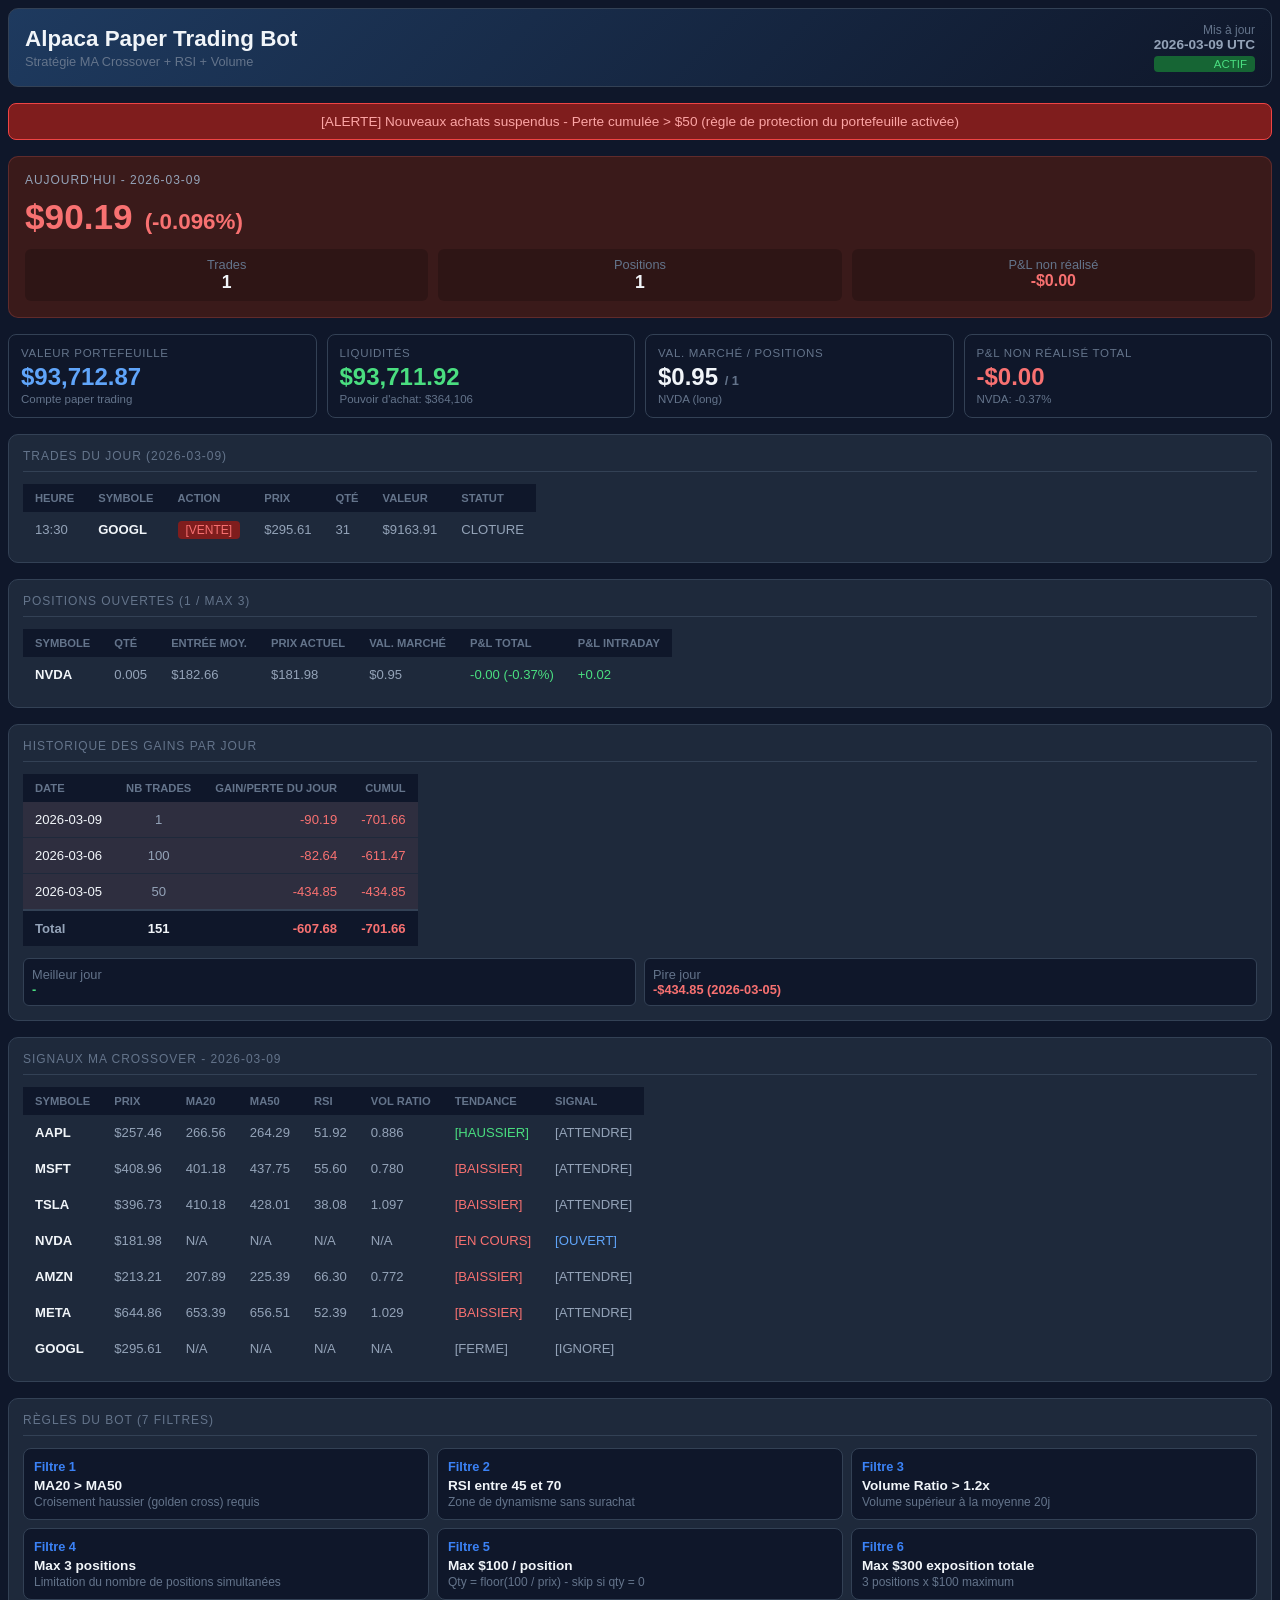
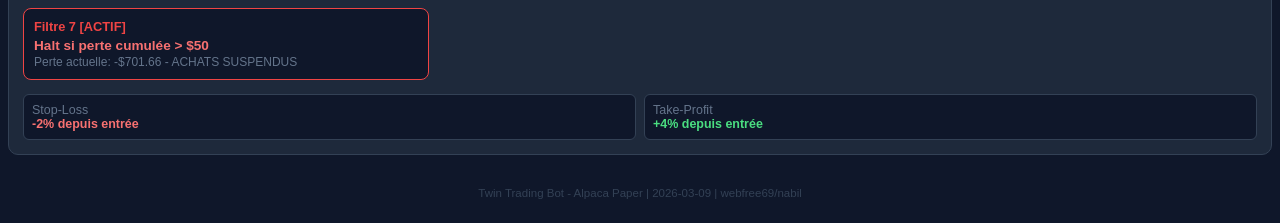
==== index.html @ cd28e869 "Dashboard trades jour + historique gains + responsive definitif - 2026-03-09" ====
<!DOCTYPE html>
<html lang="fr">
<head>
<meta charset="UTF-8">
<meta name="viewport" content="width=device-width, initial-scale=1.0">
<title>Trading Bot - Alpaca Paper Trading</title>
<style>
*{box-sizing:border-box;margin:0;padding:0;}
body{background:#0f172a;color:#f1f5f9;font-family:-apple-system,BlinkMacSystemFont,'Segoe UI',sans-serif;overflow-x:hidden;padding:0.5rem;}
.mobile-card{display:block;}
.desktop-table{display:none;}
.kpi-grid{display:grid;grid-template-columns:1fr;gap:10px;margin-bottom:16px;}
@media(min-width:480px){.kpi-grid{grid-template-columns:1fr 1fr;}}
@media(min-width:768px){.mobile-card{display:none;}.desktop-table{display:table;}.kpi-grid{grid-template-columns:1fr 1fr;}}
@media(min-width:1024px){.kpi-grid{grid-template-columns:repeat(4,1fr);}}
.section{background:#1e293b;border-radius:10px;padding:14px;margin-bottom:16px;border:1px solid #334155;}
.section-title{font-size:0.75rem;text-transform:uppercase;color:#64748b;letter-spacing:0.08em;border-bottom:1px solid #334155;padding-bottom:8px;margin-bottom:12px;}
.kpi-card{background:#0f172a;border:1px solid #334155;border-radius:8px;padding:12px;}
.kpi-label{font-size:0.72rem;color:#64748b;text-transform:uppercase;letter-spacing:0.06em;margin-bottom:4px;}
.kpi-value{font-size:clamp(1rem,3vw,1.5rem);font-weight:700;}
table{width:100%;border-collapse:collapse;font-size:0.82rem;}
th{background:#0f172a;color:#64748b;font-size:0.7rem;text-transform:uppercase;padding:8px 12px;text-align:left;font-weight:600;}
.halt-banner{background:#7f1d1d;border:1px solid #ef4444;border-radius:8px;padding:10px 14px;margin-bottom:16px;color:#fca5a5;font-size:0.85rem;text-align:center;}
.filter-grid{display:grid;grid-template-columns:1fr;gap:8px;}
@media(min-width:600px){.filter-grid{grid-template-columns:1fr 1fr;}}
@media(min-width:900px){.filter-grid{grid-template-columns:repeat(3,1fr);}}
.filter-card{background:#0f172a;border:1px solid #334155;border-radius:8px;padding:10px;}
.filter-num{color:#3b82f6;font-size:0.8rem;font-weight:700;margin-bottom:4px;}
.filter-name{color:#f1f5f9;font-size:0.85rem;font-weight:600;margin-bottom:2px;}
.filter-desc{color:#64748b;font-size:0.75rem;}
</style>
</head>
<body>

<!-- HEADER -->
<div style="background:linear-gradient(135deg,#1e3a5f,#0f172a);border-radius:10px;padding:14px 16px;margin-bottom:16px;border:1px solid #334155;">
<div style="display:flex;justify-content:space-between;align-items:center;flex-wrap:wrap;gap:8px;">
<div>
<h1 style="font-size:clamp(1rem,4vw,1.4rem);font-weight:800;color:#f1f5f9;">Alpaca Paper Trading Bot</h1>
<p style="color:#64748b;font-size:0.8rem;margin-top:2px;">Strat&eacute;gie MA Crossover + RSI + Volume</p>
</div>
<div style="text-align:right;">
<div style="font-size:0.75rem;color:#64748b;">Mis &agrave; jour</div>
<div style="font-size:0.85rem;color:#94a3b8;font-weight:600;">2026-03-09 UTC</div>
<div style="background:#166534;color:#4ade80;padding:2px 8px;border-radius:4px;font-size:0.72rem;margin-top:4px;">ACTIF</div>
</div>
</div>
</div>

<!-- HALT BANNER -->
<div class="halt-banner">[ALERTE] Nouveaux achats suspendus - Perte cumul&eacute;e &gt; $50 (r&egrave;gle de protection du portefeuille activ&eacute;e)</div>

<!-- SECTION 1: AUJOURD'HUI -->
<div style="background:#3a1a1a;border:1px solid #f8717133;border-radius:10px;padding:16px;margin-bottom:16px;">
<div style="font-size:0.75rem;color:#94a3b8;text-transform:uppercase;letter-spacing:0.08em;margin-bottom:10px;">Aujourd&apos;hui - 2026-03-09</div>
<div style="display:flex;align-items:baseline;gap:12px;flex-wrap:wrap;margin-bottom:12px;">
<span style="font-size:clamp(1.4rem,5vw,2.2rem);font-weight:800;color:#f87171;">$90.19</span>
<span style="font-size:clamp(1rem,3vw,1.4rem);font-weight:600;color:#f87171;">(-0.096%)</span>
</div>
<div style="display:grid;grid-template-columns:repeat(3,1fr);gap:10px;font-size:0.8rem;">
<div style="background:rgba(0,0,0,0.2);border-radius:6px;padding:8px;text-align:center;">
<div style="color:#64748b;">Trades</div>
<div style="font-size:1.1rem;font-weight:700;color:#f1f5f9;">1</div>
</div>
<div style="background:rgba(0,0,0,0.2);border-radius:6px;padding:8px;text-align:center;">
<div style="color:#64748b;">Positions</div>
<div style="font-size:1.1rem;font-weight:700;color:#f1f5f9;">1</div>
</div>
<div style="background:rgba(0,0,0,0.2);border-radius:6px;padding:8px;text-align:center;">
<div style="color:#64748b;">P&amp;L non r&eacute;alis&eacute;</div>
<div style="font-size:1rem;font-weight:700;color:#f87171;">-$0.00</div>
</div>
</div>
</div>

<!-- SECTION 4: KPI GRID (placed high for quick overview) -->
<div class="kpi-grid" style="margin-bottom:16px;">
<div class="kpi-card">
<div class="kpi-label">Valeur portefeuille</div>
<div class="kpi-value" style="color:#60a5fa;">$93,712.87</div>
<div style="font-size:0.72rem;color:#64748b;margin-top:2px;">Compte paper trading</div>
</div>
<div class="kpi-card">
<div class="kpi-label">Liquidit&eacute;s</div>
<div class="kpi-value" style="color:#4ade80;">$93,711.92</div>
<div style="font-size:0.72rem;color:#64748b;margin-top:2px;">Pouvoir d&apos;achat: $364,106</div>
</div>
<div class="kpi-card">
<div class="kpi-label">Val. march&eacute; / Positions</div>
<div class="kpi-value" style="color:#f1f5f9;">$0.95 <span style="font-size:0.8rem;color:#64748b;">/ 1</span></div>
<div style="font-size:0.72rem;color:#64748b;margin-top:2px;">NVDA (long)</div>
</div>
<div class="kpi-card">
<div class="kpi-label">P&amp;L non r&eacute;alis&eacute; total</div>
<div class="kpi-value" style="color:#f87171;">-$0.00</div>
<div style="font-size:0.72rem;color:#64748b;margin-top:2px;">NVDA: -0.37%</div>
</div>
</div>

<!-- SECTION 2: TRADES DU JOUR -->
<div class="section">
<div class="section-title">Trades du jour (2026-03-09)</div>
<div class="mobile-card"><div style="background:#1e293b;border:1px solid #334155;border-radius:8px;padding:12px;margin-bottom:10px;">
<div style="display:flex;justify-content:space-between;align-items:center;margin-bottom:8px;">
<span style="font-size:1.1rem;font-weight:700;color:#f1f5f9;">GOOGL</span>
<span style="background:#7f1d1d;color:#f87171;padding:2px 10px;border-radius:4px;font-size:0.75rem;">[VENTE]</span>
</div>
<div style="display:grid;grid-template-columns:1fr 1fr;gap:6px;font-size:0.82rem;">
<div><span style="color:#64748b;">Heure</span><br><span style="color:#f1f5f9;">13:30</span></div>
<div><span style="color:#64748b;">Prix</span><br><span style="color:#f1f5f9;">$295.61</span></div>
<div><span style="color:#64748b;">Qt&eacute;</span><br><span style="color:#f1f5f9;">31</span></div>
<div><span style="color:#64748b;">Valeur</span><br><span style="color:#f1f5f9;">$9163.91</span></div>
<div><span style="color:#64748b;">Statut</span><br><span style="color:#94a3b8;">CLOTURE</span></div>
</div></div></div>
<div class="desktop-table" style="overflow-x:auto;">
<table>
<thead><tr>
<th>Heure</th><th>Symbole</th><th>Action</th><th>Prix</th><th>Qt&eacute;</th><th>Valeur</th><th>Statut</th>
</tr></thead>
<tbody><tr style="border-bottom:1px solid #1e293b;">
<td style="padding:10px 12px;color:#94a3b8;">13:30</td>
<td style="padding:10px 12px;font-weight:700;color:#f1f5f9;">GOOGL</td>
<td style="padding:10px 12px;"><span style="background:#7f1d1d;color:#f87171;padding:2px 8px;border-radius:4px;font-size:0.75rem;">[VENTE]</span></td>
<td style="padding:10px 12px;color:#94a3b8;">$295.61</td>
<td style="padding:10px 12px;color:#94a3b8;">31</td>
<td style="padding:10px 12px;color:#94a3b8;">$9163.91</td>
<td style="padding:10px 12px;color:#94a3b8;">CLOTURE</td>
</tr></tbody>
</table>
</div>
</div>

<!-- SECTION 5: POSITIONS OUVERTES -->
<div class="section">
<div class="section-title">Positions ouvertes (1 / max 3)</div>
<div class="mobile-card"><div style="background:#1e293b;border:1px solid #334155;border-radius:8px;padding:12px;margin-bottom:10px;">
<div style="display:flex;justify-content:space-between;align-items:center;margin-bottom:8px;">
<span style="font-size:1.1rem;font-weight:700;color:#f1f5f9;">NVDA</span>
<span style="background:#0f4c75;color:#60a5fa;padding:2px 8px;border-radius:4px;font-size:0.75rem;">[OUVERT]</span>
</div>
<div style="display:grid;grid-template-columns:1fr 1fr;gap:6px;font-size:0.82rem;">
<div><span style="color:#64748b;">Qt&eacute;</span><br><span style="color:#f1f5f9;">0.005</span></div>
<div><span style="color:#64748b;">Entr&eacute;e moy.</span><br><span style="color:#f1f5f9;">$182.66</span></div>
<div><span style="color:#64748b;">Prix actuel</span><br><span style="color:#f1f5f9;">$181.98</span></div>
<div><span style="color:#64748b;">Val. march&eacute;</span><br><span style="color:#f1f5f9;">$0.95</span></div>
<div><span style="color:#64748b;">P&amp;L total</span><br><span style="color:#4ade80;">-0.00 (-0.37%)</span></div>
<div><span style="color:#64748b;">P&amp;L intraday</span><br><span style="color:#4ade80;">+0.02</span></div>
</div></div></div>
<div class="desktop-table" style="overflow-x:auto;">
<table>
<thead><tr>
<th>Symbole</th><th>Qt&eacute;</th><th>Entr&eacute;e moy.</th><th>Prix actuel</th><th>Val. march&eacute;</th><th>P&amp;L total</th><th>P&amp;L intraday</th>
</tr></thead>
<tbody><tr style="border-bottom:1px solid #1e293b;">
<td style="padding:10px 12px;font-weight:700;color:#f1f5f9;">NVDA</td>
<td style="padding:10px 12px;color:#94a3b8;">0.005</td>
<td style="padding:10px 12px;color:#94a3b8;">$182.66</td>
<td style="padding:10px 12px;color:#94a3b8;">$181.98</td>
<td style="padding:10px 12px;color:#94a3b8;">$0.95</td>
<td style="padding:10px 12px;color:#4ade80;">-0.00 (-0.37%)</td>
<td style="padding:10px 12px;color:#4ade80;">+0.02</td>
</tr></tbody>
</table>
</div>
</div>

<!-- SECTION 3: HISTORIQUE DES GAINS PAR JOUR -->
<div class="section">
<div class="section-title">Historique des gains par jour</div>
<div class="mobile-card"><div style="background:rgba(248,113,113,0.07);border:1px solid #334155;border-radius:8px;padding:10px;margin-bottom:8px;">
<div style="display:flex;justify-content:space-between;align-items:center;">
<span style="color:#f1f5f9;font-weight:600;">2026-03-09</span>
<span style="color:#64748b;font-size:0.8rem;">1 trade(s)</span>
</div>
<div style="display:flex;justify-content:space-between;margin-top:6px;font-size:0.85rem;">
<div><span style="color:#64748b;">Jour: </span><span style="color:#f87171;">-90.19</span></div>
<div><span style="color:#64748b;">Cumul: </span><span style="color:#f87171;">-701.66</span></div>
</div></div><div style="background:rgba(248,113,113,0.07);border:1px solid #334155;border-radius:8px;padding:10px;margin-bottom:8px;">
<div style="display:flex;justify-content:space-between;align-items:center;">
<span style="color:#f1f5f9;font-weight:600;">2026-03-06</span>
<span style="color:#64748b;font-size:0.8rem;">100 trade(s)</span>
</div>
<div style="display:flex;justify-content:space-between;margin-top:6px;font-size:0.85rem;">
<div><span style="color:#64748b;">Jour: </span><span style="color:#f87171;">-82.64</span></div>
<div><span style="color:#64748b;">Cumul: </span><span style="color:#f87171;">-611.47</span></div>
</div></div><div style="background:rgba(248,113,113,0.07);border:1px solid #334155;border-radius:8px;padding:10px;margin-bottom:8px;">
<div style="display:flex;justify-content:space-between;align-items:center;">
<span style="color:#f1f5f9;font-weight:600;">2026-03-05</span>
<span style="color:#64748b;font-size:0.8rem;">50 trade(s)</span>
</div>
<div style="display:flex;justify-content:space-between;margin-top:6px;font-size:0.85rem;">
<div><span style="color:#64748b;">Jour: </span><span style="color:#f87171;">-434.85</span></div>
<div><span style="color:#64748b;">Cumul: </span><span style="color:#f87171;">-434.85</span></div>
</div></div></div>
<div class="desktop-table" style="overflow-x:auto;">
<table>
<thead><tr>
<th>Date</th><th style="text-align:center;">Nb Trades</th><th style="text-align:right;">Gain/Perte du jour</th><th style="text-align:right;">Cumul</th>
</tr></thead>
<tbody><tr style="background:rgba(248,113,113,0.07);border-bottom:1px solid #1e293b;">
<td style="padding:10px 12px;color:#f1f5f9;">2026-03-09</td>
<td style="padding:10px 12px;color:#94a3b8;text-align:center;">1</td>
<td style="padding:10px 12px;color:#f87171;text-align:right;">-90.19</td>
<td style="padding:10px 12px;color:#f87171;text-align:right;">-701.66</td>
</tr><tr style="background:rgba(248,113,113,0.07);border-bottom:1px solid #1e293b;">
<td style="padding:10px 12px;color:#f1f5f9;">2026-03-06</td>
<td style="padding:10px 12px;color:#94a3b8;text-align:center;">100</td>
<td style="padding:10px 12px;color:#f87171;text-align:right;">-82.64</td>
<td style="padding:10px 12px;color:#f87171;text-align:right;">-611.47</td>
</tr><tr style="background:rgba(248,113,113,0.07);border-bottom:1px solid #1e293b;">
<td style="padding:10px 12px;color:#f1f5f9;">2026-03-05</td>
<td style="padding:10px 12px;color:#94a3b8;text-align:center;">50</td>
<td style="padding:10px 12px;color:#f87171;text-align:right;">-434.85</td>
<td style="padding:10px 12px;color:#f87171;text-align:right;">-434.85</td>
</tr></tbody>
<tfoot>
<tr style="background:#0f172a;border-top:2px solid #334155;">
<td style="padding:10px 12px;color:#94a3b8;font-weight:600;">Total</td>
<td style="padding:10px 12px;color:#f1f5f9;text-align:center;font-weight:700;">151</td>
<td style="padding:10px 12px;color:#f87171;text-align:right;font-weight:700;">-607.68</td>
<td style="padding:10px 12px;color:#f87171;text-align:right;font-weight:700;">-701.66</td>
</tr>
</tfoot>
</table>
</div>
<div style="display:grid;grid-template-columns:1fr 1fr;gap:8px;margin-top:12px;font-size:0.8rem;">
<div style="background:#0f172a;border-radius:6px;padding:8px;border:1px solid #334155;">
<div style="color:#64748b;">Meilleur jour</div>
<div style="color:#4ade80;font-weight:700;">-</div>
</div>
<div style="background:#0f172a;border-radius:6px;padding:8px;border:1px solid #334155;">
<div style="color:#64748b;">Pire jour</div>
<div style="color:#f87171;font-weight:700;">-$434.85 (2026-03-05)</div>
</div>
</div>
</div>

<!-- SECTION: SIGNAUX MA -->
<div class="section">
<div class="section-title">Signaux MA Crossover - 2026-03-09</div>
<div class="mobile-card"><div style="background:#1e293b;border:1px solid #334155;border-radius:8px;padding:10px;margin-bottom:8px;">
<div style="display:flex;justify-content:space-between;align-items:center;margin-bottom:6px;">
<span style="font-weight:700;color:#f1f5f9;">AAPL</span>
<span style="color:#94a3b8;font-size:0.8rem;">[ATTENDRE]</span>
</div>
<div style="display:grid;grid-template-columns:1fr 1fr;gap:4px;font-size:0.78rem;">
<div><span style="color:#64748b;">Prix: </span><span style="color:#f1f5f9;">$257.46</span></div>
<div><span style="color:#64748b;">RSI: </span><span style="color:#f1f5f9;">51.92</span></div>
<div><span style="color:#64748b;">MA20: </span><span style="color:#f1f5f9;">266.56</span></div>
<div><span style="color:#64748b;">MA50: </span><span style="color:#f1f5f9;">264.29</span></div>
<div><span style="color:#64748b;">Vol: </span><span style="color:#f1f5f9;">0.886</span></div>
<div><span style="color:#4ade80;">[HAUSSIER]</span></div>
</div>
<div style="margin-top:6px;font-size:0.75rem;color:#64748b;">Volume faible, Halt actif</div>
</div><div style="background:#1e293b;border:1px solid #334155;border-radius:8px;padding:10px;margin-bottom:8px;">
<div style="display:flex;justify-content:space-between;align-items:center;margin-bottom:6px;">
<span style="font-weight:700;color:#f1f5f9;">MSFT</span>
<span style="color:#94a3b8;font-size:0.8rem;">[ATTENDRE]</span>
</div>
<div style="display:grid;grid-template-columns:1fr 1fr;gap:4px;font-size:0.78rem;">
<div><span style="color:#64748b;">Prix: </span><span style="color:#f1f5f9;">$408.96</span></div>
<div><span style="color:#64748b;">RSI: </span><span style="color:#f1f5f9;">55.60</span></div>
<div><span style="color:#64748b;">MA20: </span><span style="color:#f1f5f9;">401.18</span></div>
<div><span style="color:#64748b;">MA50: </span><span style="color:#f1f5f9;">437.75</span></div>
<div><span style="color:#64748b;">Vol: </span><span style="color:#f1f5f9;">0.780</span></div>
<div><span style="color:#f87171;">[BAISSIER]</span></div>
</div>
<div style="margin-top:6px;font-size:0.75rem;color:#64748b;">MA20 sous MA50, Halt actif</div>
</div><div style="background:#1e293b;border:1px solid #334155;border-radius:8px;padding:10px;margin-bottom:8px;">
<div style="display:flex;justify-content:space-between;align-items:center;margin-bottom:6px;">
<span style="font-weight:700;color:#f1f5f9;">TSLA</span>
<span style="color:#94a3b8;font-size:0.8rem;">[ATTENDRE]</span>
</div>
<div style="display:grid;grid-template-columns:1fr 1fr;gap:4px;font-size:0.78rem;">
<div><span style="color:#64748b;">Prix: </span><span style="color:#f1f5f9;">$396.73</span></div>
<div><span style="color:#64748b;">RSI: </span><span style="color:#f1f5f9;">38.08</span></div>
<div><span style="color:#64748b;">MA20: </span><span style="color:#f1f5f9;">410.18</span></div>
<div><span style="color:#64748b;">MA50: </span><span style="color:#f1f5f9;">428.01</span></div>
<div><span style="color:#64748b;">Vol: </span><span style="color:#f1f5f9;">1.097</span></div>
<div><span style="color:#f87171;">[BAISSIER]</span></div>
</div>
<div style="margin-top:6px;font-size:0.75rem;color:#64748b;">RSI < 45, Halt actif</div>
</div><div style="background:#1e293b;border:1px solid #334155;border-radius:8px;padding:10px;margin-bottom:8px;">
<div style="display:flex;justify-content:space-between;align-items:center;margin-bottom:6px;">
<span style="font-weight:700;color:#f1f5f9;">NVDA</span>
<span style="color:#60a5fa;font-size:0.8rem;">[OUVERT]</span>
</div>
<div style="display:grid;grid-template-columns:1fr 1fr;gap:4px;font-size:0.78rem;">
<div><span style="color:#64748b;">Prix: </span><span style="color:#f1f5f9;">$181.98</span></div>
<div><span style="color:#64748b;">RSI: </span><span style="color:#f1f5f9;">N/A</span></div>
<div><span style="color:#64748b;">MA20: </span><span style="color:#f1f5f9;">N/A</span></div>
<div><span style="color:#64748b;">MA50: </span><span style="color:#f1f5f9;">N/A</span></div>
<div><span style="color:#64748b;">Vol: </span><span style="color:#f1f5f9;">N/A</span></div>
<div><span style="color:#f87171;">[EN COURS]</span></div>
</div>
<div style="margin-top:6px;font-size:0.75rem;color:#64748b;">Position ouverte (-0.37%)</div>
</div><div style="background:#1e293b;border:1px solid #334155;border-radius:8px;padding:10px;margin-bottom:8px;">
<div style="display:flex;justify-content:space-between;align-items:center;margin-bottom:6px;">
<span style="font-weight:700;color:#f1f5f9;">AMZN</span>
<span style="color:#94a3b8;font-size:0.8rem;">[ATTENDRE]</span>
</div>
<div style="display:grid;grid-template-columns:1fr 1fr;gap:4px;font-size:0.78rem;">
<div><span style="color:#64748b;">Prix: </span><span style="color:#f1f5f9;">$213.21</span></div>
<div><span style="color:#64748b;">RSI: </span><span style="color:#f1f5f9;">66.30</span></div>
<div><span style="color:#64748b;">MA20: </span><span style="color:#f1f5f9;">207.89</span></div>
<div><span style="color:#64748b;">MA50: </span><span style="color:#f1f5f9;">225.39</span></div>
<div><span style="color:#64748b;">Vol: </span><span style="color:#f1f5f9;">0.772</span></div>
<div><span style="color:#f87171;">[BAISSIER]</span></div>
</div>
<div style="margin-top:6px;font-size:0.75rem;color:#64748b;">MA20 sous MA50, Halt actif</div>
</div><div style="background:#1e293b;border:1px solid #334155;border-radius:8px;padding:10px;margin-bottom:8px;">
<div style="display:flex;justify-content:space-between;align-items:center;margin-bottom:6px;">
<span style="font-weight:700;color:#f1f5f9;">META</span>
<span style="color:#94a3b8;font-size:0.8rem;">[ATTENDRE]</span>
</div>
<div style="display:grid;grid-template-columns:1fr 1fr;gap:4px;font-size:0.78rem;">
<div><span style="color:#64748b;">Prix: </span><span style="color:#f1f5f9;">$644.86</span></div>
<div><span style="color:#64748b;">RSI: </span><span style="color:#f1f5f9;">52.39</span></div>
<div><span style="color:#64748b;">MA20: </span><span style="color:#f1f5f9;">653.39</span></div>
<div><span style="color:#64748b;">MA50: </span><span style="color:#f1f5f9;">656.51</span></div>
<div><span style="color:#64748b;">Vol: </span><span style="color:#f1f5f9;">1.029</span></div>
<div><span style="color:#f87171;">[BAISSIER]</span></div>
</div>
<div style="margin-top:6px;font-size:0.75rem;color:#64748b;">MA20 sous MA50, Halt actif</div>
</div><div style="background:#1e293b;border:1px solid #334155;border-radius:8px;padding:10px;margin-bottom:8px;">
<div style="display:flex;justify-content:space-between;align-items:center;margin-bottom:6px;">
<span style="font-weight:700;color:#f1f5f9;">GOOGL</span>
<span style="color:#94a3b8;font-size:0.8rem;">[IGNORE]</span>
</div>
<div style="display:grid;grid-template-columns:1fr 1fr;gap:4px;font-size:0.78rem;">
<div><span style="color:#64748b;">Prix: </span><span style="color:#f1f5f9;">$295.61</span></div>
<div><span style="color:#64748b;">RSI: </span><span style="color:#f1f5f9;">N/A</span></div>
<div><span style="color:#64748b;">MA20: </span><span style="color:#f1f5f9;">N/A</span></div>
<div><span style="color:#64748b;">MA50: </span><span style="color:#f1f5f9;">N/A</span></div>
<div><span style="color:#64748b;">Vol: </span><span style="color:#f1f5f9;">N/A</span></div>
<div><span style="color:#94a3b8;">[FERME]</span></div>
</div>
<div style="margin-top:6px;font-size:0.75rem;color:#64748b;">Donn&eacute;es insuffisantes</div>
</div></div>
<div class="desktop-table" style="overflow-x:auto;">
<table>
<thead><tr>
<th>Symbole</th><th>Prix</th><th>MA20</th><th>MA50</th><th>RSI</th><th>Vol Ratio</th><th>Tendance</th><th>Signal</th>
</tr></thead>
<tbody><tr style="border-bottom:1px solid #1e293b;">
<td style="padding:10px 12px;font-weight:700;color:#f1f5f9;">AAPL</td>
<td style="padding:10px 12px;color:#94a3b8;">$257.46</td>
<td style="padding:10px 12px;color:#94a3b8;">266.56</td>
<td style="padding:10px 12px;color:#94a3b8;">264.29</td>
<td style="padding:10px 12px;color:#94a3b8;">51.92</td>
<td style="padding:10px 12px;color:#94a3b8;">0.886</td>
<td style="padding:10px 12px;color:#4ade80;">[HAUSSIER]</td>
<td style="padding:10px 12px;color:#94a3b8;">[ATTENDRE]</td>
</tr><tr style="border-bottom:1px solid #1e293b;">
<td style="padding:10px 12px;font-weight:700;color:#f1f5f9;">MSFT</td>
<td style="padding:10px 12px;color:#94a3b8;">$408.96</td>
<td style="padding:10px 12px;color:#94a3b8;">401.18</td>
<td style="padding:10px 12px;color:#94a3b8;">437.75</td>
<td style="padding:10px 12px;color:#94a3b8;">55.60</td>
<td style="padding:10px 12px;color:#94a3b8;">0.780</td>
<td style="padding:10px 12px;color:#f87171;">[BAISSIER]</td>
<td style="padding:10px 12px;color:#94a3b8;">[ATTENDRE]</td>
</tr><tr style="border-bottom:1px solid #1e293b;">
<td style="padding:10px 12px;font-weight:700;color:#f1f5f9;">TSLA</td>
<td style="padding:10px 12px;color:#94a3b8;">$396.73</td>
<td style="padding:10px 12px;color:#94a3b8;">410.18</td>
<td style="padding:10px 12px;color:#94a3b8;">428.01</td>
<td style="padding:10px 12px;color:#94a3b8;">38.08</td>
<td style="padding:10px 12px;color:#94a3b8;">1.097</td>
<td style="padding:10px 12px;color:#f87171;">[BAISSIER]</td>
<td style="padding:10px 12px;color:#94a3b8;">[ATTENDRE]</td>
</tr><tr style="border-bottom:1px solid #1e293b;">
<td style="padding:10px 12px;font-weight:700;color:#f1f5f9;">NVDA</td>
<td style="padding:10px 12px;color:#94a3b8;">$181.98</td>
<td style="padding:10px 12px;color:#94a3b8;">N/A</td>
<td style="padding:10px 12px;color:#94a3b8;">N/A</td>
<td style="padding:10px 12px;color:#94a3b8;">N/A</td>
<td style="padding:10px 12px;color:#94a3b8;">N/A</td>
<td style="padding:10px 12px;color:#f87171;">[EN COURS]</td>
<td style="padding:10px 12px;color:#60a5fa;">[OUVERT]</td>
</tr><tr style="border-bottom:1px solid #1e293b;">
<td style="padding:10px 12px;font-weight:700;color:#f1f5f9;">AMZN</td>
<td style="padding:10px 12px;color:#94a3b8;">$213.21</td>
<td style="padding:10px 12px;color:#94a3b8;">207.89</td>
<td style="padding:10px 12px;color:#94a3b8;">225.39</td>
<td style="padding:10px 12px;color:#94a3b8;">66.30</td>
<td style="padding:10px 12px;color:#94a3b8;">0.772</td>
<td style="padding:10px 12px;color:#f87171;">[BAISSIER]</td>
<td style="padding:10px 12px;color:#94a3b8;">[ATTENDRE]</td>
</tr><tr style="border-bottom:1px solid #1e293b;">
<td style="padding:10px 12px;font-weight:700;color:#f1f5f9;">META</td>
<td style="padding:10px 12px;color:#94a3b8;">$644.86</td>
<td style="padding:10px 12px;color:#94a3b8;">653.39</td>
<td style="padding:10px 12px;color:#94a3b8;">656.51</td>
<td style="padding:10px 12px;color:#94a3b8;">52.39</td>
<td style="padding:10px 12px;color:#94a3b8;">1.029</td>
<td style="padding:10px 12px;color:#f87171;">[BAISSIER]</td>
<td style="padding:10px 12px;color:#94a3b8;">[ATTENDRE]</td>
</tr><tr style="border-bottom:1px solid #1e293b;">
<td style="padding:10px 12px;font-weight:700;color:#f1f5f9;">GOOGL</td>
<td style="padding:10px 12px;color:#94a3b8;">$295.61</td>
<td style="padding:10px 12px;color:#94a3b8;">N/A</td>
<td style="padding:10px 12px;color:#94a3b8;">N/A</td>
<td style="padding:10px 12px;color:#94a3b8;">N/A</td>
<td style="padding:10px 12px;color:#94a3b8;">N/A</td>
<td style="padding:10px 12px;color:#94a3b8;">[FERME]</td>
<td style="padding:10px 12px;color:#94a3b8;">[IGNORE]</td>
</tr></tbody>
</table>
</div>
</div>

<!-- SECTION 6: REGLES DU BOT -->
<div class="section">
<div class="section-title">R&egrave;gles du bot (7 filtres)</div>
<div class="filter-grid">
<div class="filter-card">
<div class="filter-num">Filtre 1</div>
<div class="filter-name">MA20 &gt; MA50</div>
<div class="filter-desc">Croisement haussier (golden cross) requis</div>
</div>
<div class="filter-card">
<div class="filter-num">Filtre 2</div>
<div class="filter-name">RSI entre 45 et 70</div>
<div class="filter-desc">Zone de dynamisme sans surachat</div>
</div>
<div class="filter-card">
<div class="filter-num">Filtre 3</div>
<div class="filter-name">Volume Ratio &gt; 1.2x</div>
<div class="filter-desc">Volume sup&eacute;rieur &agrave; la moyenne 20j</div>
</div>
<div class="filter-card">
<div class="filter-num">Filtre 4</div>
<div class="filter-name">Max 3 positions</div>
<div class="filter-desc">Limitation du nombre de positions simultan&eacute;es</div>
</div>
<div class="filter-card">
<div class="filter-num">Filtre 5</div>
<div class="filter-name">Max $100 / position</div>
<div class="filter-desc">Qty = floor(100 / prix) - skip si qty = 0</div>
</div>
<div class="filter-card">
<div class="filter-num">Filtre 6</div>
<div class="filter-name">Max $300 exposition totale</div>
<div class="filter-desc">3 positions x $100 maximum</div>
</div>
<div class="filter-card" style="border-color:#ef4444;">
<div class="filter-num" style="color:#ef4444;">Filtre 7 [ACTIF]</div>
<div class="filter-name" style="color:#f87171;">Halt si perte cumul&eacute;e &gt; $50</div>
<div class="filter-desc">Perte actuelle: -$701.66 - ACHATS SUSPENDUS</div>
</div>
</div>
<div style="margin-top:14px;display:grid;grid-template-columns:1fr 1fr;gap:8px;font-size:0.78rem;">
<div style="background:#0f172a;border-radius:6px;padding:8px;border:1px solid #334155;">
<div style="color:#64748b;">Stop-Loss</div>
<div style="color:#f87171;font-weight:700;">-2% depuis entr&eacute;e</div>
</div>
<div style="background:#0f172a;border-radius:6px;padding:8px;border:1px solid #334155;">
<div style="color:#64748b;">Take-Profit</div>
<div style="color:#4ade80;font-weight:700;">+4% depuis entr&eacute;e</div>
</div>
</div>
</div>

<div style="text-align:center;color:#334155;font-size:0.72rem;padding:16px 0;">
Twin Trading Bot - Alpaca Paper | 2026-03-09 | webfree69/nabil
</div>

</body>
</html>
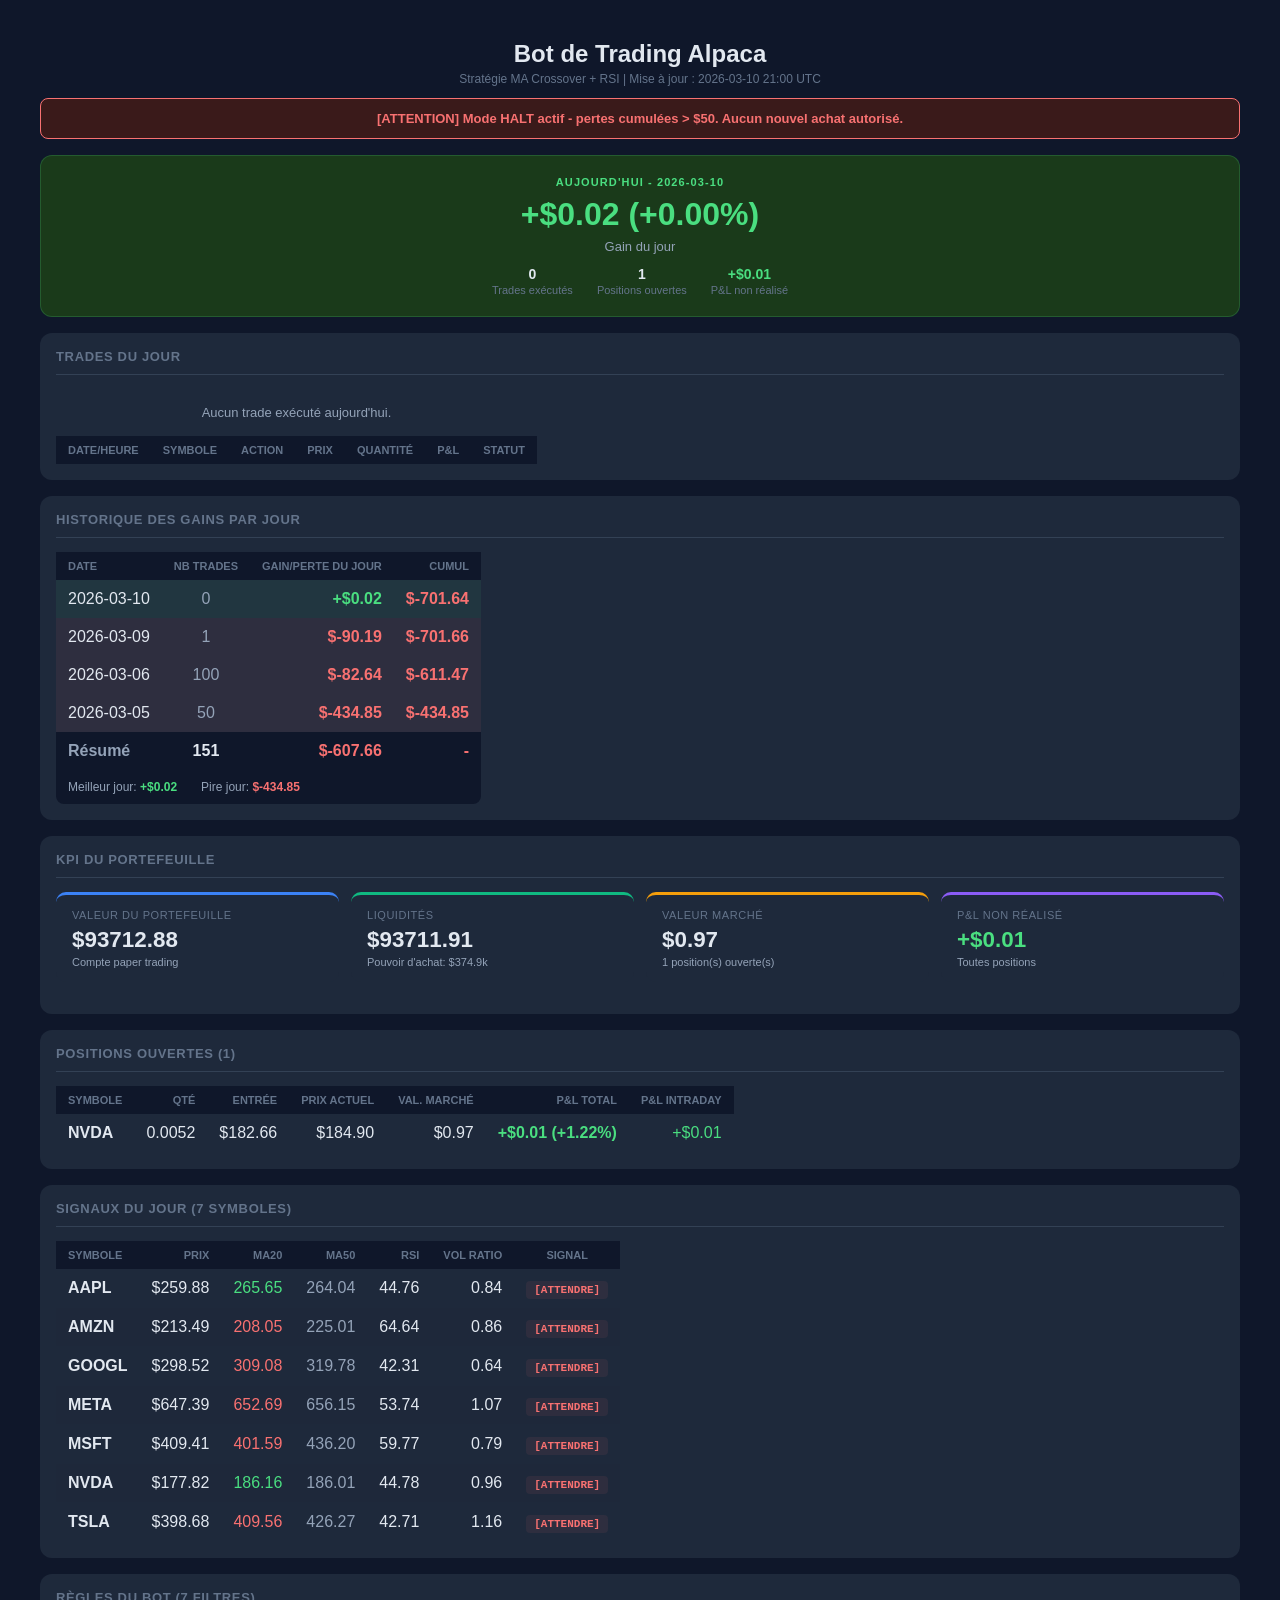
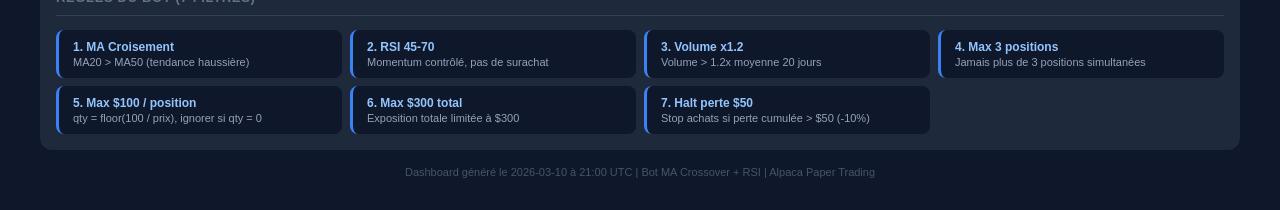
==== commit cb6ac7f5: "Dashboard trades jour + historique gains + responsive definitif - 2026-03-10" ====
--- a/index.html
+++ b/index.html
@@ -2,469 +2,414 @@
 <html lang="fr">
 <head>
 <meta charset="UTF-8">
-<meta name="viewport" content="width=device-width, initial-scale=1.0">
+<meta name="viewport" content="width=device-width,initial-scale=1.0">
 <title>Trading Bot - Alpaca Paper Trading</title>
 <style>
 *{box-sizing:border-box;margin:0;padding:0;}
-body{background:#0f172a;color:#f1f5f9;font-family:-apple-system,BlinkMacSystemFont,'Segoe UI',sans-serif;overflow-x:hidden;padding:0.5rem;}
+body{background:#0f172a;color:#e2e8f0;font-family:-apple-system,BlinkMacSystemFont,'Segoe UI',sans-serif;padding:0.5rem;overflow-x:hidden;}
 .mobile-card{display:block;}
 .desktop-table{display:none;}
-.kpi-grid{display:grid;grid-template-columns:1fr;gap:10px;margin-bottom:16px;}
-@media(min-width:480px){.kpi-grid{grid-template-columns:1fr 1fr;}}
-@media(min-width:768px){.mobile-card{display:none;}.desktop-table{display:table;}.kpi-grid{grid-template-columns:1fr 1fr;}}
-@media(min-width:1024px){.kpi-grid{grid-template-columns:repeat(4,1fr);}}
-.section{background:#1e293b;border-radius:10px;padding:14px;margin-bottom:16px;border:1px solid #334155;}
-.section-title{font-size:0.75rem;text-transform:uppercase;color:#64748b;letter-spacing:0.08em;border-bottom:1px solid #334155;padding-bottom:8px;margin-bottom:12px;}
-.kpi-card{background:#0f172a;border:1px solid #334155;border-radius:8px;padding:12px;}
-.kpi-label{font-size:0.72rem;color:#64748b;text-transform:uppercase;letter-spacing:0.06em;margin-bottom:4px;}
-.kpi-value{font-size:clamp(1rem,3vw,1.5rem);font-weight:700;}
-table{width:100%;border-collapse:collapse;font-size:0.82rem;}
-th{background:#0f172a;color:#64748b;font-size:0.7rem;text-transform:uppercase;padding:8px 12px;text-align:left;font-weight:600;}
-.halt-banner{background:#7f1d1d;border:1px solid #ef4444;border-radius:8px;padding:10px 14px;margin-bottom:16px;color:#fca5a5;font-size:0.85rem;text-align:center;}
-.filter-grid{display:grid;grid-template-columns:1fr;gap:8px;}
-@media(min-width:600px){.filter-grid{grid-template-columns:1fr 1fr;}}
-@media(min-width:900px){.filter-grid{grid-template-columns:repeat(3,1fr);}}
-.filter-card{background:#0f172a;border:1px solid #334155;border-radius:8px;padding:10px;}
-.filter-num{color:#3b82f6;font-size:0.8rem;font-weight:700;margin-bottom:4px;}
-.filter-name{color:#f1f5f9;font-size:0.85rem;font-weight:600;margin-bottom:2px;}
-.filter-desc{color:#64748b;font-size:0.75rem;}
+.section{background:#1e293b;border-radius:12px;padding:16px;margin-bottom:16px;}
+.section-title{font-size:13px;font-weight:700;color:#64748b;text-transform:uppercase;letter-spacing:0.05em;border-bottom:1px solid #334155;padding-bottom:10px;margin-bottom:14px;}
+.kpi-grid{display:grid;grid-template-columns:1fr;gap:12px;margin-bottom:16px;}
+.kpi-card{background:#1e293b;border-radius:10px;padding:14px 16px;}
+.kpi-label{font-size:11px;color:#64748b;text-transform:uppercase;letter-spacing:0.05em;margin-bottom:6px;}
+.kpi-value{font-size:clamp(1.1rem,3vw,1.4rem);font-weight:700;color:#e2e8f0;}
+.kpi-sub{font-size:11px;color:#94a3b8;margin-top:3px;}
+.hero-card{border-radius:12px;padding:20px;margin-bottom:16px;text-align:center;}
+.hero-main{font-size:clamp(1.2rem,4vw,2rem);font-weight:800;}
+.hero-sub{font-size:13px;color:#94a3b8;margin-top:6px;}
+.hero-row{display:flex;justify-content:center;gap:24px;margin-top:12px;}
+.hero-stat{text-align:center;}
+.hero-stat-val{font-size:14px;font-weight:700;color:#e2e8f0;}
+.hero-stat-lbl{font-size:11px;color:#64748b;margin-top:2px;}
+.badge{display:inline-block;font-size:11px;font-weight:700;padding:2px 7px;border-radius:4px;font-family:monospace;}
+.badge-buy{background:rgba(74,222,128,0.15);color:#4ade80;}
+.badge-sell{background:rgba(248,113,113,0.15);color:#f87171;}
+.badge-wait{background:rgba(148,163,184,0.15);color:#94a3b8;}
+.badge-open{background:rgba(251,191,36,0.15);color:#fbbf24;}
+.badge-closed{background:rgba(148,163,184,0.15);color:#94a3b8;}
+.badge-ignored{background:rgba(100,116,139,0.15);color:#64748b;}
+.rules-grid{display:grid;grid-template-columns:1fr;gap:8px;}
+.rule-card{background:#0f172a;border-radius:8px;padding:10px 14px;border-left:3px solid #3b82f6;}
+.rule-title{font-size:12px;font-weight:700;color:#93c5fd;margin-bottom:2px;}
+.rule-desc{font-size:11px;color:#94a3b8;}
+.halt-banner{background:#3a1a1a;border:1px solid #f87171;border-radius:8px;padding:12px;margin-bottom:16px;text-align:center;color:#f87171;font-weight:700;font-size:13px;}
+@media(min-width:480px){
+.kpi-grid{grid-template-columns:1fr 1fr;}
+.rules-grid{grid-template-columns:1fr 1fr;}
+}
+@media(min-width:768px){
+body{padding:1rem;}
+.mobile-card{display:none;}
+.desktop-table{display:table;}
+.kpi-grid{grid-template-columns:1fr 1fr;}
+.rules-grid{grid-template-columns:1fr 1fr 1fr;}
+}
+@media(min-width:1024px){
+body{padding:1.5rem;}
+.kpi-grid{grid-template-columns:repeat(4,1fr);}
+.rules-grid{grid-template-columns:repeat(4,1fr);}
+}
+table{width:100%;border-collapse:collapse;}
+th{padding:8px 12px;text-align:left;font-size:11px;font-weight:700;color:#64748b;text-transform:uppercase;background:#0f172a;}
+tr:nth-child(even){background:rgba(30,41,59,0.5);}
+.updated{text-align:center;color:#475569;font-size:11px;margin-top:8px;padding-bottom:8px;}
 </style>
 </head>
 <body>
 
+<div style="max-width:1200px;margin:0 auto;">
+
 <!-- HEADER -->
-<div style="background:linear-gradient(135deg,#1e3a5f,#0f172a);border-radius:10px;padding:14px 16px;margin-bottom:16px;border:1px solid #334155;">
-<div style="display:flex;justify-content:space-between;align-items:center;flex-wrap:wrap;gap:8px;">
-<div>
-<h1 style="font-size:clamp(1rem,4vw,1.4rem);font-weight:800;color:#f1f5f9;">Alpaca Paper Trading Bot</h1>
-<p style="color:#64748b;font-size:0.8rem;margin-top:2px;">Strat&eacute;gie MA Crossover + RSI + Volume</p>
-</div>
-<div style="text-align:right;">
-<div style="font-size:0.75rem;color:#64748b;">Mis &agrave; jour</div>
-<div style="font-size:0.85rem;color:#94a3b8;font-weight:600;">2026-03-09 UTC</div>
-<div style="background:#166534;color:#4ade80;padding:2px 8px;border-radius:4px;font-size:0.72rem;margin-top:4px;">ACTIF</div>
-</div>
-</div>
+<div style="text-align:center;padding:16px 0 12px;">
+<h1 style="font-size:clamp(1.1rem,3vw,1.5rem);font-weight:800;color:#e2e8f0;">Bot de Trading Alpaca</h1>
+<p style="color:#64748b;font-size:12px;margin-top:4px;">Strat&eacute;gie MA Crossover + RSI | Mise &agrave; jour : 2026-03-10 21:00 UTC</p>
 </div>
 
 <!-- HALT BANNER -->
-<div class="halt-banner">[ALERTE] Nouveaux achats suspendus - Perte cumul&eacute;e &gt; $50 (r&egrave;gle de protection du portefeuille activ&eacute;e)</div>
+<div class="halt-banner">[ATTENTION] Mode HALT actif - pertes cumul&eacute;es &gt; $50. Aucun nouvel achat autoris&eacute;.</div>
 
 <!-- SECTION 1: AUJOURD'HUI -->
-<div style="background:#3a1a1a;border:1px solid #f8717133;border-radius:10px;padding:16px;margin-bottom:16px;">
-<div style="font-size:0.75rem;color:#94a3b8;text-transform:uppercase;letter-spacing:0.08em;margin-bottom:10px;">Aujourd&apos;hui - 2026-03-09</div>
-<div style="display:flex;align-items:baseline;gap:12px;flex-wrap:wrap;margin-bottom:12px;">
-<span style="font-size:clamp(1.4rem,5vw,2.2rem);font-weight:800;color:#f87171;">$90.19</span>
-<span style="font-size:clamp(1rem,3vw,1.4rem);font-weight:600;color:#f87171;">(-0.096%)</span>
-</div>
-<div style="display:grid;grid-template-columns:repeat(3,1fr);gap:10px;font-size:0.8rem;">
-<div style="background:rgba(0,0,0,0.2);border-radius:6px;padding:8px;text-align:center;">
-<div style="color:#64748b;">Trades</div>
-<div style="font-size:1.1rem;font-weight:700;color:#f1f5f9;">1</div>
-</div>
-<div style="background:rgba(0,0,0,0.2);border-radius:6px;padding:8px;text-align:center;">
-<div style="color:#64748b;">Positions</div>
-<div style="font-size:1.1rem;font-weight:700;color:#f1f5f9;">1</div>
-</div>
-<div style="background:rgba(0,0,0,0.2);border-radius:6px;padding:8px;text-align:center;">
-<div style="color:#64748b;">P&amp;L non r&eacute;alis&eacute;</div>
-<div style="font-size:1rem;font-weight:700;color:#f87171;">-$0.00</div>
-</div>
-</div>
-</div>
-
-<!-- SECTION 4: KPI GRID (placed high for quick overview) -->
-<div class="kpi-grid" style="margin-bottom:16px;">
-<div class="kpi-card">
-<div class="kpi-label">Valeur portefeuille</div>
-<div class="kpi-value" style="color:#60a5fa;">$93,712.87</div>
-<div style="font-size:0.72rem;color:#64748b;margin-top:2px;">Compte paper trading</div>
-</div>
-<div class="kpi-card">
-<div class="kpi-label">Liquidit&eacute;s</div>
-<div class="kpi-value" style="color:#4ade80;">$93,711.92</div>
-<div style="font-size:0.72rem;color:#64748b;margin-top:2px;">Pouvoir d&apos;achat: $364,106</div>
-</div>
-<div class="kpi-card">
-<div class="kpi-label">Val. march&eacute; / Positions</div>
-<div class="kpi-value" style="color:#f1f5f9;">$0.95 <span style="font-size:0.8rem;color:#64748b;">/ 1</span></div>
-<div style="font-size:0.72rem;color:#64748b;margin-top:2px;">NVDA (long)</div>
-</div>
-<div class="kpi-card">
-<div class="kpi-label">P&amp;L non r&eacute;alis&eacute; total</div>
-<div class="kpi-value" style="color:#f87171;">-$0.00</div>
-<div style="font-size:0.72rem;color:#64748b;margin-top:2px;">NVDA: -0.37%</div>
+<div class="hero-card" style="background:#1a3a1a;border:1px solid #4ade8033;">
+<div style="font-size:11px;font-weight:700;color:#4ade80;text-transform:uppercase;letter-spacing:0.1em;margin-bottom:8px;">Aujourd&apos;hui - 2026-03-10</div>
+<div class="hero-main" style="color:#4ade80;">+$0.02 (+0.00%)</div>
+<div class="hero-sub">Gain du jour</div>
+<div class="hero-row">
+<div class="hero-stat"><div class="hero-stat-val">0</div><div class="hero-stat-lbl">Trades ex&eacute;cut&eacute;s</div></div>
+<div class="hero-stat"><div class="hero-stat-val">1</div><div class="hero-stat-lbl">Positions ouvertes</div></div>
+<div class="hero-stat"><div class="hero-stat-val" style="color:#4ade80;">+$0.01</div><div class="hero-stat-lbl">P&amp;L non r&eacute;alis&eacute;</div></div>
 </div>
 </div>
 
 <!-- SECTION 2: TRADES DU JOUR -->
 <div class="section">
-<div class="section-title">Trades du jour (2026-03-09)</div>
-<div class="mobile-card"><div style="background:#1e293b;border:1px solid #334155;border-radius:8px;padding:12px;margin-bottom:10px;">
-<div style="display:flex;justify-content:space-between;align-items:center;margin-bottom:8px;">
-<span style="font-size:1.1rem;font-weight:700;color:#f1f5f9;">GOOGL</span>
-<span style="background:#7f1d1d;color:#f87171;padding:2px 10px;border-radius:4px;font-size:0.75rem;">[VENTE]</span>
-</div>
-<div style="display:grid;grid-template-columns:1fr 1fr;gap:6px;font-size:0.82rem;">
-<div><span style="color:#64748b;">Heure</span><br><span style="color:#f1f5f9;">13:30</span></div>
-<div><span style="color:#64748b;">Prix</span><br><span style="color:#f1f5f9;">$295.61</span></div>
-<div><span style="color:#64748b;">Qt&eacute;</span><br><span style="color:#f1f5f9;">31</span></div>
-<div><span style="color:#64748b;">Valeur</span><br><span style="color:#f1f5f9;">$9163.91</span></div>
-<div><span style="color:#64748b;">Statut</span><br><span style="color:#94a3b8;">CLOTURE</span></div>
-</div></div></div>
+<div class="section-title">Trades du jour</div>
+<div class="mobile-card"><p style="color:#94a3b8;font-size:13px;text-align:center;padding:16px;">Aucun trade ex&eacute;cut&eacute; aujourd&apos;hui.</p></div>
 <div class="desktop-table" style="overflow-x:auto;">
 <table>
-<thead><tr>
-<th>Heure</th><th>Symbole</th><th>Action</th><th>Prix</th><th>Qt&eacute;</th><th>Valeur</th><th>Statut</th>
-</tr></thead>
-<tbody><tr style="border-bottom:1px solid #1e293b;">
-<td style="padding:10px 12px;color:#94a3b8;">13:30</td>
-<td style="padding:10px 12px;font-weight:700;color:#f1f5f9;">GOOGL</td>
-<td style="padding:10px 12px;"><span style="background:#7f1d1d;color:#f87171;padding:2px 8px;border-radius:4px;font-size:0.75rem;">[VENTE]</span></td>
-<td style="padding:10px 12px;color:#94a3b8;">$295.61</td>
-<td style="padding:10px 12px;color:#94a3b8;">31</td>
-<td style="padding:10px 12px;color:#94a3b8;">$9163.91</td>
-<td style="padding:10px 12px;color:#94a3b8;">CLOTURE</td>
-</tr></tbody>
+<thead><tr><th>Date/Heure</th><th>Symbole</th><th>Action</th><th>Prix</th><th>Quantit&eacute;</th><th>P&amp;L</th><th>Statut</th></tr></thead>
+<tbody><p style="color:#94a3b8;font-size:13px;text-align:center;padding:16px;">Aucun trade ex&eacute;cut&eacute; aujourd&apos;hui.</p></tbody>
 </table>
 </div>
 </div>
 
-<!-- SECTION 5: POSITIONS OUVERTES -->
-<div class="section">
-<div class="section-title">Positions ouvertes (1 / max 3)</div>
-<div class="mobile-card"><div style="background:#1e293b;border:1px solid #334155;border-radius:8px;padding:12px;margin-bottom:10px;">
-<div style="display:flex;justify-content:space-between;align-items:center;margin-bottom:8px;">
-<span style="font-size:1.1rem;font-weight:700;color:#f1f5f9;">NVDA</span>
-<span style="background:#0f4c75;color:#60a5fa;padding:2px 8px;border-radius:4px;font-size:0.75rem;">[OUVERT]</span>
-</div>
-<div style="display:grid;grid-template-columns:1fr 1fr;gap:6px;font-size:0.82rem;">
-<div><span style="color:#64748b;">Qt&eacute;</span><br><span style="color:#f1f5f9;">0.005</span></div>
-<div><span style="color:#64748b;">Entr&eacute;e moy.</span><br><span style="color:#f1f5f9;">$182.66</span></div>
-<div><span style="color:#64748b;">Prix actuel</span><br><span style="color:#f1f5f9;">$181.98</span></div>
-<div><span style="color:#64748b;">Val. march&eacute;</span><br><span style="color:#f1f5f9;">$0.95</span></div>
-<div><span style="color:#64748b;">P&amp;L total</span><br><span style="color:#4ade80;">-0.00 (-0.37%)</span></div>
-<div><span style="color:#64748b;">P&amp;L intraday</span><br><span style="color:#4ade80;">+0.02</span></div>
-</div></div></div>
+<!-- SECTION 3: HISTORIQUE DES GAINS -->
+<div class="section">
+<div class="section-title">Historique des gains par jour</div>
+<div class="mobile-card">
+<div style="background:rgba(74,222,128,0.07);border:1px solid #334155;border-radius:8px;padding:12px;margin-bottom:8px;">
+<div style="display:flex;justify-content:space-between;align-items:center;margin-bottom:6px;">
+<span style="font-weight:700;color:#e2e8f0;">2026-03-10</span>
+<span style="color:#94a3b8;font-size:12px;">0 trade(s)</span>
+</div>
+<div style="display:flex;justify-content:space-between;">
+<span style="color:#94a3b8;font-size:12px;">Gain/Perte:</span>
+<span style="font-weight:600;color:#4ade80;">+$0.02</span>
+</div>
+<div style="display:flex;justify-content:space-between;margin-top:4px;">
+<span style="color:#94a3b8;font-size:12px;">Cumul:</span>
+<span style="font-weight:600;color:#f87171;">$-701.64</span>
+</div>
+</div><div style="background:rgba(248,113,113,0.07);border:1px solid #334155;border-radius:8px;padding:12px;margin-bottom:8px;">
+<div style="display:flex;justify-content:space-between;align-items:center;margin-bottom:6px;">
+<span style="font-weight:700;color:#e2e8f0;">2026-03-09</span>
+<span style="color:#94a3b8;font-size:12px;">1 trade(s)</span>
+</div>
+<div style="display:flex;justify-content:space-between;">
+<span style="color:#94a3b8;font-size:12px;">Gain/Perte:</span>
+<span style="font-weight:600;color:#f87171;">$-90.19</span>
+</div>
+<div style="display:flex;justify-content:space-between;margin-top:4px;">
+<span style="color:#94a3b8;font-size:12px;">Cumul:</span>
+<span style="font-weight:600;color:#f87171;">$-701.66</span>
+</div>
+</div><div style="background:rgba(248,113,113,0.07);border:1px solid #334155;border-radius:8px;padding:12px;margin-bottom:8px;">
+<div style="display:flex;justify-content:space-between;align-items:center;margin-bottom:6px;">
+<span style="font-weight:700;color:#e2e8f0;">2026-03-06</span>
+<span style="color:#94a3b8;font-size:12px;">100 trade(s)</span>
+</div>
+<div style="display:flex;justify-content:space-between;">
+<span style="color:#94a3b8;font-size:12px;">Gain/Perte:</span>
+<span style="font-weight:600;color:#f87171;">$-82.64</span>
+</div>
+<div style="display:flex;justify-content:space-between;margin-top:4px;">
+<span style="color:#94a3b8;font-size:12px;">Cumul:</span>
+<span style="font-weight:600;color:#f87171;">$-611.47</span>
+</div>
+</div><div style="background:rgba(248,113,113,0.07);border:1px solid #334155;border-radius:8px;padding:12px;margin-bottom:8px;">
+<div style="display:flex;justify-content:space-between;align-items:center;margin-bottom:6px;">
+<span style="font-weight:700;color:#e2e8f0;">2026-03-05</span>
+<span style="color:#94a3b8;font-size:12px;">50 trade(s)</span>
+</div>
+<div style="display:flex;justify-content:space-between;">
+<span style="color:#94a3b8;font-size:12px;">Gain/Perte:</span>
+<span style="font-weight:600;color:#f87171;">$-434.85</span>
+</div>
+<div style="display:flex;justify-content:space-between;margin-top:4px;">
+<span style="color:#94a3b8;font-size:12px;">Cumul:</span>
+<span style="font-weight:600;color:#f87171;">$-434.85</span>
+</div>
+</div>
+<div style="background:#0f172a;border-radius:8px;padding:12px;margin-top:8px;">
+<div style="font-size:11px;font-weight:700;color:#64748b;text-transform:uppercase;margin-bottom:8px;">R&eacute;sum&eacute;</div>
+<div style="display:flex;justify-content:space-between;margin-bottom:4px;"><span style="color:#94a3b8;font-size:12px;">Total trades:</span><span style="color:#e2e8f0;">151</span></div>
+<div style="display:flex;justify-content:space-between;margin-bottom:4px;"><span style="color:#94a3b8;font-size:12px;">Total P&amp;L:</span><span style="color:#f87171;">$-607.66</span></div>
+<div style="display:flex;justify-content:space-between;margin-bottom:4px;"><span style="color:#94a3b8;font-size:12px;">Meilleur jour:</span><span style="color:#4ade80;">+$0.02</span></div>
+<div style="display:flex;justify-content:space-between;"><span style="color:#94a3b8;font-size:12px;">Pire jour:</span><span style="color:#f87171;">$-434.85</span></div>
+</div>
+</div>
 <div class="desktop-table" style="overflow-x:auto;">
 <table>
-<thead><tr>
-<th>Symbole</th><th>Qt&eacute;</th><th>Entr&eacute;e moy.</th><th>Prix actuel</th><th>Val. march&eacute;</th><th>P&amp;L total</th><th>P&amp;L intraday</th>
-</tr></thead>
-<tbody><tr style="border-bottom:1px solid #1e293b;">
-<td style="padding:10px 12px;font-weight:700;color:#f1f5f9;">NVDA</td>
-<td style="padding:10px 12px;color:#94a3b8;">0.005</td>
-<td style="padding:10px 12px;color:#94a3b8;">$182.66</td>
-<td style="padding:10px 12px;color:#94a3b8;">$181.98</td>
-<td style="padding:10px 12px;color:#94a3b8;">$0.95</td>
-<td style="padding:10px 12px;color:#4ade80;">-0.00 (-0.37%)</td>
-<td style="padding:10px 12px;color:#4ade80;">+0.02</td>
-</tr></tbody>
+<thead><tr><th>Date</th><th style="text-align:center;">Nb Trades</th><th style="text-align:right;">Gain/Perte du jour</th><th style="text-align:right;">Cumul</th></tr></thead>
+<tbody>
+<tr style="background:rgba(74,222,128,0.07);">
+<td style="padding:10px 12px;color:#e2e8f0;">2026-03-10</td>
+<td style="padding:10px 12px;color:#94a3b8;text-align:center;">0</td>
+<td style="padding:10px 12px;font-weight:600;color:#4ade80;text-align:right;">+$0.02</td>
+<td style="padding:10px 12px;font-weight:600;color:#f87171;text-align:right;">$-701.64</td>
+</tr><tr style="background:rgba(248,113,113,0.07);">
+<td style="padding:10px 12px;color:#e2e8f0;">2026-03-09</td>
+<td style="padding:10px 12px;color:#94a3b8;text-align:center;">1</td>
+<td style="padding:10px 12px;font-weight:600;color:#f87171;text-align:right;">$-90.19</td>
+<td style="padding:10px 12px;font-weight:600;color:#f87171;text-align:right;">$-701.66</td>
+</tr><tr style="background:rgba(248,113,113,0.07);">
+<td style="padding:10px 12px;color:#e2e8f0;">2026-03-06</td>
+<td style="padding:10px 12px;color:#94a3b8;text-align:center;">100</td>
+<td style="padding:10px 12px;font-weight:600;color:#f87171;text-align:right;">$-82.64</td>
+<td style="padding:10px 12px;font-weight:600;color:#f87171;text-align:right;">$-611.47</td>
+</tr><tr style="background:rgba(248,113,113,0.07);">
+<td style="padding:10px 12px;color:#e2e8f0;">2026-03-05</td>
+<td style="padding:10px 12px;color:#94a3b8;text-align:center;">50</td>
+<td style="padding:10px 12px;font-weight:600;color:#f87171;text-align:right;">$-434.85</td>
+<td style="padding:10px 12px;font-weight:600;color:#f87171;text-align:right;">$-434.85</td>
+</tr>
+<tr style="background:#0f172a;font-weight:700;">
+<td style="padding:10px 12px;color:#94a3b8;">R&eacute;sum&eacute;</td>
+<td style="padding:10px 12px;color:#e2e8f0;text-align:center;">151</td>
+<td style="padding:10px 12px;color:#f87171;text-align:right;">$-607.66</td>
+<td style="padding:10px 12px;color:#f87171;text-align:right;">-</td>
+</tr>
+</tbody>
 </table>
-</div>
-</div>
-
-<!-- SECTION 3: HISTORIQUE DES GAINS PAR JOUR -->
-<div class="section">
-<div class="section-title">Historique des gains par jour</div>
-<div class="mobile-card"><div style="background:rgba(248,113,113,0.07);border:1px solid #334155;border-radius:8px;padding:10px;margin-bottom:8px;">
-<div style="display:flex;justify-content:space-between;align-items:center;">
-<span style="color:#f1f5f9;font-weight:600;">2026-03-09</span>
-<span style="color:#64748b;font-size:0.8rem;">1 trade(s)</span>
-</div>
-<div style="display:flex;justify-content:space-between;margin-top:6px;font-size:0.85rem;">
-<div><span style="color:#64748b;">Jour: </span><span style="color:#f87171;">-90.19</span></div>
-<div><span style="color:#64748b;">Cumul: </span><span style="color:#f87171;">-701.66</span></div>
-</div></div><div style="background:rgba(248,113,113,0.07);border:1px solid #334155;border-radius:8px;padding:10px;margin-bottom:8px;">
-<div style="display:flex;justify-content:space-between;align-items:center;">
-<span style="color:#f1f5f9;font-weight:600;">2026-03-06</span>
-<span style="color:#64748b;font-size:0.8rem;">100 trade(s)</span>
-</div>
-<div style="display:flex;justify-content:space-between;margin-top:6px;font-size:0.85rem;">
-<div><span style="color:#64748b;">Jour: </span><span style="color:#f87171;">-82.64</span></div>
-<div><span style="color:#64748b;">Cumul: </span><span style="color:#f87171;">-611.47</span></div>
-</div></div><div style="background:rgba(248,113,113,0.07);border:1px solid #334155;border-radius:8px;padding:10px;margin-bottom:8px;">
-<div style="display:flex;justify-content:space-between;align-items:center;">
-<span style="color:#f1f5f9;font-weight:600;">2026-03-05</span>
-<span style="color:#64748b;font-size:0.8rem;">50 trade(s)</span>
-</div>
-<div style="display:flex;justify-content:space-between;margin-top:6px;font-size:0.85rem;">
-<div><span style="color:#64748b;">Jour: </span><span style="color:#f87171;">-434.85</span></div>
-<div><span style="color:#64748b;">Cumul: </span><span style="color:#f87171;">-434.85</span></div>
-</div></div></div>
-<div class="desktop-table" style="overflow-x:auto;">
-<table>
-<thead><tr>
-<th>Date</th><th style="text-align:center;">Nb Trades</th><th style="text-align:right;">Gain/Perte du jour</th><th style="text-align:right;">Cumul</th>
-</tr></thead>
-<tbody><tr style="background:rgba(248,113,113,0.07);border-bottom:1px solid #1e293b;">
-<td style="padding:10px 12px;color:#f1f5f9;">2026-03-09</td>
-<td style="padding:10px 12px;color:#94a3b8;text-align:center;">1</td>
-<td style="padding:10px 12px;color:#f87171;text-align:right;">-90.19</td>
-<td style="padding:10px 12px;color:#f87171;text-align:right;">-701.66</td>
-</tr><tr style="background:rgba(248,113,113,0.07);border-bottom:1px solid #1e293b;">
-<td style="padding:10px 12px;color:#f1f5f9;">2026-03-06</td>
-<td style="padding:10px 12px;color:#94a3b8;text-align:center;">100</td>
-<td style="padding:10px 12px;color:#f87171;text-align:right;">-82.64</td>
-<td style="padding:10px 12px;color:#f87171;text-align:right;">-611.47</td>
-</tr><tr style="background:rgba(248,113,113,0.07);border-bottom:1px solid #1e293b;">
-<td style="padding:10px 12px;color:#f1f5f9;">2026-03-05</td>
-<td style="padding:10px 12px;color:#94a3b8;text-align:center;">50</td>
-<td style="padding:10px 12px;color:#f87171;text-align:right;">-434.85</td>
-<td style="padding:10px 12px;color:#f87171;text-align:right;">-434.85</td>
-</tr></tbody>
-<tfoot>
-<tr style="background:#0f172a;border-top:2px solid #334155;">
-<td style="padding:10px 12px;color:#94a3b8;font-weight:600;">Total</td>
-<td style="padding:10px 12px;color:#f1f5f9;text-align:center;font-weight:700;">151</td>
-<td style="padding:10px 12px;color:#f87171;text-align:right;font-weight:700;">-607.68</td>
-<td style="padding:10px 12px;color:#f87171;text-align:right;font-weight:700;">-701.66</td>
-</tr>
-</tfoot>
-</table>
-</div>
-<div style="display:grid;grid-template-columns:1fr 1fr;gap:8px;margin-top:12px;font-size:0.8rem;">
-<div style="background:#0f172a;border-radius:6px;padding:8px;border:1px solid #334155;">
-<div style="color:#64748b;">Meilleur jour</div>
-<div style="color:#4ade80;font-weight:700;">-</div>
-</div>
-<div style="background:#0f172a;border-radius:6px;padding:8px;border:1px solid #334155;">
-<div style="color:#64748b;">Pire jour</div>
-<div style="color:#f87171;font-weight:700;">-$434.85 (2026-03-05)</div>
-</div>
-</div>
-</div>
-
-<!-- SECTION: SIGNAUX MA -->
-<div class="section">
-<div class="section-title">Signaux MA Crossover - 2026-03-09</div>
-<div class="mobile-card"><div style="background:#1e293b;border:1px solid #334155;border-radius:8px;padding:10px;margin-bottom:8px;">
-<div style="display:flex;justify-content:space-between;align-items:center;margin-bottom:6px;">
-<span style="font-weight:700;color:#f1f5f9;">AAPL</span>
-<span style="color:#94a3b8;font-size:0.8rem;">[ATTENDRE]</span>
-</div>
-<div style="display:grid;grid-template-columns:1fr 1fr;gap:4px;font-size:0.78rem;">
-<div><span style="color:#64748b;">Prix: </span><span style="color:#f1f5f9;">$257.46</span></div>
-<div><span style="color:#64748b;">RSI: </span><span style="color:#f1f5f9;">51.92</span></div>
-<div><span style="color:#64748b;">MA20: </span><span style="color:#f1f5f9;">266.56</span></div>
-<div><span style="color:#64748b;">MA50: </span><span style="color:#f1f5f9;">264.29</span></div>
-<div><span style="color:#64748b;">Vol: </span><span style="color:#f1f5f9;">0.886</span></div>
-<div><span style="color:#4ade80;">[HAUSSIER]</span></div>
-</div>
-<div style="margin-top:6px;font-size:0.75rem;color:#64748b;">Volume faible, Halt actif</div>
-</div><div style="background:#1e293b;border:1px solid #334155;border-radius:8px;padding:10px;margin-bottom:8px;">
-<div style="display:flex;justify-content:space-between;align-items:center;margin-bottom:6px;">
-<span style="font-weight:700;color:#f1f5f9;">MSFT</span>
-<span style="color:#94a3b8;font-size:0.8rem;">[ATTENDRE]</span>
-</div>
-<div style="display:grid;grid-template-columns:1fr 1fr;gap:4px;font-size:0.78rem;">
-<div><span style="color:#64748b;">Prix: </span><span style="color:#f1f5f9;">$408.96</span></div>
-<div><span style="color:#64748b;">RSI: </span><span style="color:#f1f5f9;">55.60</span></div>
-<div><span style="color:#64748b;">MA20: </span><span style="color:#f1f5f9;">401.18</span></div>
-<div><span style="color:#64748b;">MA50: </span><span style="color:#f1f5f9;">437.75</span></div>
-<div><span style="color:#64748b;">Vol: </span><span style="color:#f1f5f9;">0.780</span></div>
-<div><span style="color:#f87171;">[BAISSIER]</span></div>
-</div>
-<div style="margin-top:6px;font-size:0.75rem;color:#64748b;">MA20 sous MA50, Halt actif</div>
-</div><div style="background:#1e293b;border:1px solid #334155;border-radius:8px;padding:10px;margin-bottom:8px;">
-<div style="display:flex;justify-content:space-between;align-items:center;margin-bottom:6px;">
-<span style="font-weight:700;color:#f1f5f9;">TSLA</span>
-<span style="color:#94a3b8;font-size:0.8rem;">[ATTENDRE]</span>
-</div>
-<div style="display:grid;grid-template-columns:1fr 1fr;gap:4px;font-size:0.78rem;">
-<div><span style="color:#64748b;">Prix: </span><span style="color:#f1f5f9;">$396.73</span></div>
-<div><span style="color:#64748b;">RSI: </span><span style="color:#f1f5f9;">38.08</span></div>
-<div><span style="color:#64748b;">MA20: </span><span style="color:#f1f5f9;">410.18</span></div>
-<div><span style="color:#64748b;">MA50: </span><span style="color:#f1f5f9;">428.01</span></div>
-<div><span style="color:#64748b;">Vol: </span><span style="color:#f1f5f9;">1.097</span></div>
-<div><span style="color:#f87171;">[BAISSIER]</span></div>
-</div>
-<div style="margin-top:6px;font-size:0.75rem;color:#64748b;">RSI < 45, Halt actif</div>
-</div><div style="background:#1e293b;border:1px solid #334155;border-radius:8px;padding:10px;margin-bottom:8px;">
-<div style="display:flex;justify-content:space-between;align-items:center;margin-bottom:6px;">
-<span style="font-weight:700;color:#f1f5f9;">NVDA</span>
-<span style="color:#60a5fa;font-size:0.8rem;">[OUVERT]</span>
-</div>
-<div style="display:grid;grid-template-columns:1fr 1fr;gap:4px;font-size:0.78rem;">
-<div><span style="color:#64748b;">Prix: </span><span style="color:#f1f5f9;">$181.98</span></div>
-<div><span style="color:#64748b;">RSI: </span><span style="color:#f1f5f9;">N/A</span></div>
-<div><span style="color:#64748b;">MA20: </span><span style="color:#f1f5f9;">N/A</span></div>
-<div><span style="color:#64748b;">MA50: </span><span style="color:#f1f5f9;">N/A</span></div>
-<div><span style="color:#64748b;">Vol: </span><span style="color:#f1f5f9;">N/A</span></div>
-<div><span style="color:#f87171;">[EN COURS]</span></div>
-</div>
-<div style="margin-top:6px;font-size:0.75rem;color:#64748b;">Position ouverte (-0.37%)</div>
-</div><div style="background:#1e293b;border:1px solid #334155;border-radius:8px;padding:10px;margin-bottom:8px;">
-<div style="display:flex;justify-content:space-between;align-items:center;margin-bottom:6px;">
-<span style="font-weight:700;color:#f1f5f9;">AMZN</span>
-<span style="color:#94a3b8;font-size:0.8rem;">[ATTENDRE]</span>
-</div>
-<div style="display:grid;grid-template-columns:1fr 1fr;gap:4px;font-size:0.78rem;">
-<div><span style="color:#64748b;">Prix: </span><span style="color:#f1f5f9;">$213.21</span></div>
-<div><span style="color:#64748b;">RSI: </span><span style="color:#f1f5f9;">66.30</span></div>
-<div><span style="color:#64748b;">MA20: </span><span style="color:#f1f5f9;">207.89</span></div>
-<div><span style="color:#64748b;">MA50: </span><span style="color:#f1f5f9;">225.39</span></div>
-<div><span style="color:#64748b;">Vol: </span><span style="color:#f1f5f9;">0.772</span></div>
-<div><span style="color:#f87171;">[BAISSIER]</span></div>
-</div>
-<div style="margin-top:6px;font-size:0.75rem;color:#64748b;">MA20 sous MA50, Halt actif</div>
-</div><div style="background:#1e293b;border:1px solid #334155;border-radius:8px;padding:10px;margin-bottom:8px;">
-<div style="display:flex;justify-content:space-between;align-items:center;margin-bottom:6px;">
-<span style="font-weight:700;color:#f1f5f9;">META</span>
-<span style="color:#94a3b8;font-size:0.8rem;">[ATTENDRE]</span>
-</div>
-<div style="display:grid;grid-template-columns:1fr 1fr;gap:4px;font-size:0.78rem;">
-<div><span style="color:#64748b;">Prix: </span><span style="color:#f1f5f9;">$644.86</span></div>
-<div><span style="color:#64748b;">RSI: </span><span style="color:#f1f5f9;">52.39</span></div>
-<div><span style="color:#64748b;">MA20: </span><span style="color:#f1f5f9;">653.39</span></div>
-<div><span style="color:#64748b;">MA50: </span><span style="color:#f1f5f9;">656.51</span></div>
-<div><span style="color:#64748b;">Vol: </span><span style="color:#f1f5f9;">1.029</span></div>
-<div><span style="color:#f87171;">[BAISSIER]</span></div>
-</div>
-<div style="margin-top:6px;font-size:0.75rem;color:#64748b;">MA20 sous MA50, Halt actif</div>
-</div><div style="background:#1e293b;border:1px solid #334155;border-radius:8px;padding:10px;margin-bottom:8px;">
-<div style="display:flex;justify-content:space-between;align-items:center;margin-bottom:6px;">
-<span style="font-weight:700;color:#f1f5f9;">GOOGL</span>
-<span style="color:#94a3b8;font-size:0.8rem;">[IGNORE]</span>
-</div>
-<div style="display:grid;grid-template-columns:1fr 1fr;gap:4px;font-size:0.78rem;">
-<div><span style="color:#64748b;">Prix: </span><span style="color:#f1f5f9;">$295.61</span></div>
-<div><span style="color:#64748b;">RSI: </span><span style="color:#f1f5f9;">N/A</span></div>
-<div><span style="color:#64748b;">MA20: </span><span style="color:#f1f5f9;">N/A</span></div>
-<div><span style="color:#64748b;">MA50: </span><span style="color:#f1f5f9;">N/A</span></div>
-<div><span style="color:#64748b;">Vol: </span><span style="color:#f1f5f9;">N/A</span></div>
-<div><span style="color:#94a3b8;">[FERME]</span></div>
-</div>
-<div style="margin-top:6px;font-size:0.75rem;color:#64748b;">Donn&eacute;es insuffisantes</div>
+<div style="display:flex;gap:24px;padding:10px 12px;background:#0f172a;border-radius:0 0 8px 8px;">
+<span style="font-size:12px;color:#94a3b8;">Meilleur jour: <strong style="color:#4ade80;">+$0.02</strong></span>
+<span style="font-size:12px;color:#94a3b8;">Pire jour: <strong style="color:#f87171;">$-434.85</strong></span>
+</div>
+</div>
+</div>
+
+<!-- SECTION 4: KPI GRID -->
+<div class="section">
+<div class="section-title">KPI du portefeuille</div>
+<div class="kpi-grid">
+<div class="kpi-card" style="border-top:3px solid #3b82f6;">
+<div class="kpi-label">Valeur du portefeuille</div>
+<div class="kpi-value">$93712.88</div>
+<div class="kpi-sub">Compte paper trading</div>
+</div>
+<div class="kpi-card" style="border-top:3px solid #10b981;">
+<div class="kpi-label">Liquidit&eacute;s</div>
+<div class="kpi-value">$93711.91</div>
+<div class="kpi-sub">Pouvoir d&apos;achat: $374.9k</div>
+</div>
+<div class="kpi-card" style="border-top:3px solid #f59e0b;">
+<div class="kpi-label">Valeur march&eacute;</div>
+<div class="kpi-value">$0.97</div>
+<div class="kpi-sub">1 position(s) ouverte(s)</div>
+</div>
+<div class="kpi-card" style="border-top:3px solid #8b5cf6;">
+<div class="kpi-label">P&amp;L non r&eacute;alis&eacute;</div>
+<div class="kpi-value" style="color:#4ade80;">+$0.01</div>
+<div class="kpi-sub">Toutes positions</div>
+</div>
+</div>
+</div>
+
+<!-- SECTION 5: POSITIONS OUVERTES -->
+<div class="section">
+<div class="section-title">Positions ouvertes (1)</div>
+<div class="mobile-card"><div style="background:#1e293b;border:1px solid #334155;border-radius:8px;padding:12px;margin-bottom:8px;">
+<div style="font-weight:700;font-size:15px;color:#e2e8f0;margin-bottom:8px;">NVDA</div>
+<div style="display:flex;justify-content:space-between;margin-bottom:4px;"><span style="color:#94a3b8;font-size:12px;">Qt&eacute;:</span><span style="color:#e2e8f0;">0.005221659</span></div>
+<div style="display:flex;justify-content:space-between;margin-bottom:4px;"><span style="color:#94a3b8;font-size:12px;">Entr&eacute;e moy.:</span><span style="color:#e2e8f0;">$182.66</span></div>
+<div style="display:flex;justify-content:space-between;margin-bottom:4px;"><span style="color:#94a3b8;font-size:12px;">Prix actuel:</span><span style="color:#e2e8f0;">$184.90</span></div>
+<div style="display:flex;justify-content:space-between;margin-bottom:4px;"><span style="color:#94a3b8;font-size:12px;">Val. march&eacute;:</span><span style="color:#e2e8f0;">$0.97</span></div>
+<div style="display:flex;justify-content:space-between;margin-bottom:4px;"><span style="color:#94a3b8;font-size:12px;">P&amp;L total:</span><span style="font-weight:600;color:#4ade80;">+$0.01 (+1.22%)</span></div>
+<div style="display:flex;justify-content:space-between;"><span style="color:#94a3b8;font-size:12px;">P&amp;L intraday:</span><span style="font-weight:600;color:#4ade80;">+$0.01</span></div>
 </div></div>
 <div class="desktop-table" style="overflow-x:auto;">
 <table>
-<thead><tr>
-<th>Symbole</th><th>Prix</th><th>MA20</th><th>MA50</th><th>RSI</th><th>Vol Ratio</th><th>Tendance</th><th>Signal</th>
-</tr></thead>
+<thead><tr><th>Symbole</th><th style="text-align:right;">Qt&eacute;</th><th style="text-align:right;">Entr&eacute;e</th><th style="text-align:right;">Prix actuel</th><th style="text-align:right;">Val. march&eacute;</th><th style="text-align:right;">P&amp;L total</th><th style="text-align:right;">P&amp;L intraday</th></tr></thead>
+<tbody>
+<tr style="border-bottom:1px solid #1e293b;">
+<td style="padding:10px 12px;font-weight:700;color:#e2e8f0;">NVDA</td>
+<td style="padding:10px 12px;color:#e2e8f0;text-align:right;">0.0052</td>
+<td style="padding:10px 12px;color:#e2e8f0;text-align:right;">$182.66</td>
+<td style="padding:10px 12px;color:#e2e8f0;text-align:right;">$184.90</td>
+<td style="padding:10px 12px;color:#e2e8f0;text-align:right;">$0.97</td>
+<td style="padding:10px 12px;color:#4ade80;font-weight:600;text-align:right;">+$0.01 (+1.22%)</td>
+<td style="padding:10px 12px;color:#4ade80;text-align:right;">+$0.01</td>
+</tr>
+</tbody>
+</table>
+</div>
+</div>
+
+<!-- SECTION 6: SIGNAUX DU JOUR -->
+<div class="section">
+<div class="section-title">Signaux du jour (7 symboles)</div>
+<div class="mobile-card"><div style="background:#1e293b;border:1px solid #334155;border-radius:8px;padding:12px;margin-bottom:8px;">
+<div style="display:flex;justify-content:space-between;align-items:center;margin-bottom:8px;">
+<span style="font-weight:700;font-size:15px;color:#e2e8f0;">AAPL</span>
+<span style="background:rgba(248,113,113,0.07);color:#f87171;font-size:11px;font-weight:700;padding:3px 8px;border-radius:4px;font-family:monospace;">[ATTENDRE]</span>
+</div>
+<div style="display:flex;justify-content:space-between;margin-bottom:4px;"><span style="color:#94a3b8;font-size:12px;">Prix:</span><span style="color:#e2e8f0;">$259.88</span></div>
+<div style="display:flex;justify-content:space-between;margin-bottom:4px;"><span style="color:#94a3b8;font-size:12px;">MA20:</span><span style="color:#e2e8f0;">265.65</span></div>
+<div style="display:flex;justify-content:space-between;margin-bottom:4px;"><span style="color:#94a3b8;font-size:12px;">MA50:</span><span style="color:#e2e8f0;">264.04</span></div>
+<div style="display:flex;justify-content:space-between;margin-bottom:4px;"><span style="color:#94a3b8;font-size:12px;">RSI:</span><span style="color:#e2e8f0;">44.76</span></div>
+<div style="display:flex;justify-content:space-between;"><span style="color:#94a3b8;font-size:12px;">Vol Ratio:</span><span style="color:#e2e8f0;">0.84</span></div>
+</div><div style="background:#1e293b;border:1px solid #334155;border-radius:8px;padding:12px;margin-bottom:8px;">
+<div style="display:flex;justify-content:space-between;align-items:center;margin-bottom:8px;">
+<span style="font-weight:700;font-size:15px;color:#e2e8f0;">AMZN</span>
+<span style="background:rgba(248,113,113,0.07);color:#f87171;font-size:11px;font-weight:700;padding:3px 8px;border-radius:4px;font-family:monospace;">[ATTENDRE]</span>
+</div>
+<div style="display:flex;justify-content:space-between;margin-bottom:4px;"><span style="color:#94a3b8;font-size:12px;">Prix:</span><span style="color:#e2e8f0;">$213.49</span></div>
+<div style="display:flex;justify-content:space-between;margin-bottom:4px;"><span style="color:#94a3b8;font-size:12px;">MA20:</span><span style="color:#e2e8f0;">208.05</span></div>
+<div style="display:flex;justify-content:space-between;margin-bottom:4px;"><span style="color:#94a3b8;font-size:12px;">MA50:</span><span style="color:#e2e8f0;">225.01</span></div>
+<div style="display:flex;justify-content:space-between;margin-bottom:4px;"><span style="color:#94a3b8;font-size:12px;">RSI:</span><span style="color:#e2e8f0;">64.64</span></div>
+<div style="display:flex;justify-content:space-between;"><span style="color:#94a3b8;font-size:12px;">Vol Ratio:</span><span style="color:#e2e8f0;">0.86</span></div>
+</div><div style="background:#1e293b;border:1px solid #334155;border-radius:8px;padding:12px;margin-bottom:8px;">
+<div style="display:flex;justify-content:space-between;align-items:center;margin-bottom:8px;">
+<span style="font-weight:700;font-size:15px;color:#e2e8f0;">GOOGL</span>
+<span style="background:rgba(248,113,113,0.07);color:#f87171;font-size:11px;font-weight:700;padding:3px 8px;border-radius:4px;font-family:monospace;">[ATTENDRE]</span>
+</div>
+<div style="display:flex;justify-content:space-between;margin-bottom:4px;"><span style="color:#94a3b8;font-size:12px;">Prix:</span><span style="color:#e2e8f0;">$298.52</span></div>
+<div style="display:flex;justify-content:space-between;margin-bottom:4px;"><span style="color:#94a3b8;font-size:12px;">MA20:</span><span style="color:#e2e8f0;">309.08</span></div>
+<div style="display:flex;justify-content:space-between;margin-bottom:4px;"><span style="color:#94a3b8;font-size:12px;">MA50:</span><span style="color:#e2e8f0;">319.78</span></div>
+<div style="display:flex;justify-content:space-between;margin-bottom:4px;"><span style="color:#94a3b8;font-size:12px;">RSI:</span><span style="color:#e2e8f0;">42.31</span></div>
+<div style="display:flex;justify-content:space-between;"><span style="color:#94a3b8;font-size:12px;">Vol Ratio:</span><span style="color:#e2e8f0;">0.64</span></div>
+</div><div style="background:#1e293b;border:1px solid #334155;border-radius:8px;padding:12px;margin-bottom:8px;">
+<div style="display:flex;justify-content:space-between;align-items:center;margin-bottom:8px;">
+<span style="font-weight:700;font-size:15px;color:#e2e8f0;">META</span>
+<span style="background:rgba(248,113,113,0.07);color:#f87171;font-size:11px;font-weight:700;padding:3px 8px;border-radius:4px;font-family:monospace;">[ATTENDRE]</span>
+</div>
+<div style="display:flex;justify-content:space-between;margin-bottom:4px;"><span style="color:#94a3b8;font-size:12px;">Prix:</span><span style="color:#e2e8f0;">$647.39</span></div>
+<div style="display:flex;justify-content:space-between;margin-bottom:4px;"><span style="color:#94a3b8;font-size:12px;">MA20:</span><span style="color:#e2e8f0;">652.69</span></div>
+<div style="display:flex;justify-content:space-between;margin-bottom:4px;"><span style="color:#94a3b8;font-size:12px;">MA50:</span><span style="color:#e2e8f0;">656.15</span></div>
+<div style="display:flex;justify-content:space-between;margin-bottom:4px;"><span style="color:#94a3b8;font-size:12px;">RSI:</span><span style="color:#e2e8f0;">53.74</span></div>
+<div style="display:flex;justify-content:space-between;"><span style="color:#94a3b8;font-size:12px;">Vol Ratio:</span><span style="color:#e2e8f0;">1.07</span></div>
+</div><div style="background:#1e293b;border:1px solid #334155;border-radius:8px;padding:12px;margin-bottom:8px;">
+<div style="display:flex;justify-content:space-between;align-items:center;margin-bottom:8px;">
+<span style="font-weight:700;font-size:15px;color:#e2e8f0;">MSFT</span>
+<span style="background:rgba(248,113,113,0.07);color:#f87171;font-size:11px;font-weight:700;padding:3px 8px;border-radius:4px;font-family:monospace;">[ATTENDRE]</span>
+</div>
+<div style="display:flex;justify-content:space-between;margin-bottom:4px;"><span style="color:#94a3b8;font-size:12px;">Prix:</span><span style="color:#e2e8f0;">$409.41</span></div>
+<div style="display:flex;justify-content:space-between;margin-bottom:4px;"><span style="color:#94a3b8;font-size:12px;">MA20:</span><span style="color:#e2e8f0;">401.59</span></div>
+<div style="display:flex;justify-content:space-between;margin-bottom:4px;"><span style="color:#94a3b8;font-size:12px;">MA50:</span><span style="color:#e2e8f0;">436.20</span></div>
+<div style="display:flex;justify-content:space-between;margin-bottom:4px;"><span style="color:#94a3b8;font-size:12px;">RSI:</span><span style="color:#e2e8f0;">59.77</span></div>
+<div style="display:flex;justify-content:space-between;"><span style="color:#94a3b8;font-size:12px;">Vol Ratio:</span><span style="color:#e2e8f0;">0.79</span></div>
+</div><div style="background:#1e293b;border:1px solid #334155;border-radius:8px;padding:12px;margin-bottom:8px;">
+<div style="display:flex;justify-content:space-between;align-items:center;margin-bottom:8px;">
+<span style="font-weight:700;font-size:15px;color:#e2e8f0;">NVDA</span>
+<span style="background:rgba(248,113,113,0.07);color:#f87171;font-size:11px;font-weight:700;padding:3px 8px;border-radius:4px;font-family:monospace;">[ATTENDRE]</span>
+</div>
+<div style="display:flex;justify-content:space-between;margin-bottom:4px;"><span style="color:#94a3b8;font-size:12px;">Prix:</span><span style="color:#e2e8f0;">$177.82</span></div>
+<div style="display:flex;justify-content:space-between;margin-bottom:4px;"><span style="color:#94a3b8;font-size:12px;">MA20:</span><span style="color:#e2e8f0;">186.16</span></div>
+<div style="display:flex;justify-content:space-between;margin-bottom:4px;"><span style="color:#94a3b8;font-size:12px;">MA50:</span><span style="color:#e2e8f0;">186.01</span></div>
+<div style="display:flex;justify-content:space-between;margin-bottom:4px;"><span style="color:#94a3b8;font-size:12px;">RSI:</span><span style="color:#e2e8f0;">44.78</span></div>
+<div style="display:flex;justify-content:space-between;"><span style="color:#94a3b8;font-size:12px;">Vol Ratio:</span><span style="color:#e2e8f0;">0.96</span></div>
+</div><div style="background:#1e293b;border:1px solid #334155;border-radius:8px;padding:12px;margin-bottom:8px;">
+<div style="display:flex;justify-content:space-between;align-items:center;margin-bottom:8px;">
+<span style="font-weight:700;font-size:15px;color:#e2e8f0;">TSLA</span>
+<span style="background:rgba(248,113,113,0.07);color:#f87171;font-size:11px;font-weight:700;padding:3px 8px;border-radius:4px;font-family:monospace;">[ATTENDRE]</span>
+</div>
+<div style="display:flex;justify-content:space-between;margin-bottom:4px;"><span style="color:#94a3b8;font-size:12px;">Prix:</span><span style="color:#e2e8f0;">$398.68</span></div>
+<div style="display:flex;justify-content:space-between;margin-bottom:4px;"><span style="color:#94a3b8;font-size:12px;">MA20:</span><span style="color:#e2e8f0;">409.56</span></div>
+<div style="display:flex;justify-content:space-between;margin-bottom:4px;"><span style="color:#94a3b8;font-size:12px;">MA50:</span><span style="color:#e2e8f0;">426.27</span></div>
+<div style="display:flex;justify-content:space-between;margin-bottom:4px;"><span style="color:#94a3b8;font-size:12px;">RSI:</span><span style="color:#e2e8f0;">42.71</span></div>
+<div style="display:flex;justify-content:space-between;"><span style="color:#94a3b8;font-size:12px;">Vol Ratio:</span><span style="color:#e2e8f0;">1.16</span></div>
+</div></div>
+<div class="desktop-table" style="overflow-x:auto;">
+<table>
+<thead><tr><th>Symbole</th><th style="text-align:right;">Prix</th><th style="text-align:right;">MA20</th><th style="text-align:right;">MA50</th><th style="text-align:right;">RSI</th><th style="text-align:right;">Vol Ratio</th><th style="text-align:center;">Signal</th></tr></thead>
 <tbody><tr style="border-bottom:1px solid #1e293b;">
-<td style="padding:10px 12px;font-weight:700;color:#f1f5f9;">AAPL</td>
-<td style="padding:10px 12px;color:#94a3b8;">$257.46</td>
-<td style="padding:10px 12px;color:#94a3b8;">266.56</td>
-<td style="padding:10px 12px;color:#94a3b8;">264.29</td>
-<td style="padding:10px 12px;color:#94a3b8;">51.92</td>
-<td style="padding:10px 12px;color:#94a3b8;">0.886</td>
-<td style="padding:10px 12px;color:#4ade80;">[HAUSSIER]</td>
-<td style="padding:10px 12px;color:#94a3b8;">[ATTENDRE]</td>
-</tr><tr style="border-bottom:1px solid #1e293b;">
-<td style="padding:10px 12px;font-weight:700;color:#f1f5f9;">MSFT</td>
-<td style="padding:10px 12px;color:#94a3b8;">$408.96</td>
-<td style="padding:10px 12px;color:#94a3b8;">401.18</td>
-<td style="padding:10px 12px;color:#94a3b8;">437.75</td>
-<td style="padding:10px 12px;color:#94a3b8;">55.60</td>
-<td style="padding:10px 12px;color:#94a3b8;">0.780</td>
-<td style="padding:10px 12px;color:#f87171;">[BAISSIER]</td>
-<td style="padding:10px 12px;color:#94a3b8;">[ATTENDRE]</td>
-</tr><tr style="border-bottom:1px solid #1e293b;">
-<td style="padding:10px 12px;font-weight:700;color:#f1f5f9;">TSLA</td>
-<td style="padding:10px 12px;color:#94a3b8;">$396.73</td>
-<td style="padding:10px 12px;color:#94a3b8;">410.18</td>
-<td style="padding:10px 12px;color:#94a3b8;">428.01</td>
-<td style="padding:10px 12px;color:#94a3b8;">38.08</td>
-<td style="padding:10px 12px;color:#94a3b8;">1.097</td>
-<td style="padding:10px 12px;color:#f87171;">[BAISSIER]</td>
-<td style="padding:10px 12px;color:#94a3b8;">[ATTENDRE]</td>
-</tr><tr style="border-bottom:1px solid #1e293b;">
-<td style="padding:10px 12px;font-weight:700;color:#f1f5f9;">NVDA</td>
-<td style="padding:10px 12px;color:#94a3b8;">$181.98</td>
-<td style="padding:10px 12px;color:#94a3b8;">N/A</td>
-<td style="padding:10px 12px;color:#94a3b8;">N/A</td>
-<td style="padding:10px 12px;color:#94a3b8;">N/A</td>
-<td style="padding:10px 12px;color:#94a3b8;">N/A</td>
-<td style="padding:10px 12px;color:#f87171;">[EN COURS]</td>
-<td style="padding:10px 12px;color:#60a5fa;">[OUVERT]</td>
-</tr><tr style="border-bottom:1px solid #1e293b;">
-<td style="padding:10px 12px;font-weight:700;color:#f1f5f9;">AMZN</td>
-<td style="padding:10px 12px;color:#94a3b8;">$213.21</td>
-<td style="padding:10px 12px;color:#94a3b8;">207.89</td>
-<td style="padding:10px 12px;color:#94a3b8;">225.39</td>
-<td style="padding:10px 12px;color:#94a3b8;">66.30</td>
-<td style="padding:10px 12px;color:#94a3b8;">0.772</td>
-<td style="padding:10px 12px;color:#f87171;">[BAISSIER]</td>
-<td style="padding:10px 12px;color:#94a3b8;">[ATTENDRE]</td>
-</tr><tr style="border-bottom:1px solid #1e293b;">
-<td style="padding:10px 12px;font-weight:700;color:#f1f5f9;">META</td>
-<td style="padding:10px 12px;color:#94a3b8;">$644.86</td>
-<td style="padding:10px 12px;color:#94a3b8;">653.39</td>
-<td style="padding:10px 12px;color:#94a3b8;">656.51</td>
-<td style="padding:10px 12px;color:#94a3b8;">52.39</td>
-<td style="padding:10px 12px;color:#94a3b8;">1.029</td>
-<td style="padding:10px 12px;color:#f87171;">[BAISSIER]</td>
-<td style="padding:10px 12px;color:#94a3b8;">[ATTENDRE]</td>
-</tr><tr style="border-bottom:1px solid #1e293b;">
-<td style="padding:10px 12px;font-weight:700;color:#f1f5f9;">GOOGL</td>
-<td style="padding:10px 12px;color:#94a3b8;">$295.61</td>
-<td style="padding:10px 12px;color:#94a3b8;">N/A</td>
-<td style="padding:10px 12px;color:#94a3b8;">N/A</td>
-<td style="padding:10px 12px;color:#94a3b8;">N/A</td>
-<td style="padding:10px 12px;color:#94a3b8;">N/A</td>
-<td style="padding:10px 12px;color:#94a3b8;">[FERME]</td>
-<td style="padding:10px 12px;color:#94a3b8;">[IGNORE]</td>
+<td style="padding:10px 12px;color:#e2e8f0;font-weight:600;">AAPL</td>
+<td style="padding:10px 12px;color:#e2e8f0;text-align:right;">$259.88</td>
+<td style="padding:10px 12px;color:#4ade80;text-align:right;">265.65</td>
+<td style="padding:10px 12px;color:#94a3b8;text-align:right;">264.04</td>
+<td style="padding:10px 12px;color:#e2e8f0;text-align:right;">44.76</td>
+<td style="padding:10px 12px;color:#e2e8f0;text-align:right;">0.84</td>
+<td style="padding:10px 12px;text-align:center;"><span style="background:rgba(248,113,113,0.07);color:#f87171;font-size:11px;font-weight:700;padding:3px 8px;border-radius:4px;font-family:monospace;">[ATTENDRE]</span></td>
+</tr><tr style="border-bottom:1px solid #1e293b;">
+<td style="padding:10px 12px;color:#e2e8f0;font-weight:600;">AMZN</td>
+<td style="padding:10px 12px;color:#e2e8f0;text-align:right;">$213.49</td>
+<td style="padding:10px 12px;color:#f87171;text-align:right;">208.05</td>
+<td style="padding:10px 12px;color:#94a3b8;text-align:right;">225.01</td>
+<td style="padding:10px 12px;color:#e2e8f0;text-align:right;">64.64</td>
+<td style="padding:10px 12px;color:#e2e8f0;text-align:right;">0.86</td>
+<td style="padding:10px 12px;text-align:center;"><span style="background:rgba(248,113,113,0.07);color:#f87171;font-size:11px;font-weight:700;padding:3px 8px;border-radius:4px;font-family:monospace;">[ATTENDRE]</span></td>
+</tr><tr style="border-bottom:1px solid #1e293b;">
+<td style="padding:10px 12px;color:#e2e8f0;font-weight:600;">GOOGL</td>
+<td style="padding:10px 12px;color:#e2e8f0;text-align:right;">$298.52</td>
+<td style="padding:10px 12px;color:#f87171;text-align:right;">309.08</td>
+<td style="padding:10px 12px;color:#94a3b8;text-align:right;">319.78</td>
+<td style="padding:10px 12px;color:#e2e8f0;text-align:right;">42.31</td>
+<td style="padding:10px 12px;color:#e2e8f0;text-align:right;">0.64</td>
+<td style="padding:10px 12px;text-align:center;"><span style="background:rgba(248,113,113,0.07);color:#f87171;font-size:11px;font-weight:700;padding:3px 8px;border-radius:4px;font-family:monospace;">[ATTENDRE]</span></td>
+</tr><tr style="border-bottom:1px solid #1e293b;">
+<td style="padding:10px 12px;color:#e2e8f0;font-weight:600;">META</td>
+<td style="padding:10px 12px;color:#e2e8f0;text-align:right;">$647.39</td>
+<td style="padding:10px 12px;color:#f87171;text-align:right;">652.69</td>
+<td style="padding:10px 12px;color:#94a3b8;text-align:right;">656.15</td>
+<td style="padding:10px 12px;color:#e2e8f0;text-align:right;">53.74</td>
+<td style="padding:10px 12px;color:#e2e8f0;text-align:right;">1.07</td>
+<td style="padding:10px 12px;text-align:center;"><span style="background:rgba(248,113,113,0.07);color:#f87171;font-size:11px;font-weight:700;padding:3px 8px;border-radius:4px;font-family:monospace;">[ATTENDRE]</span></td>
+</tr><tr style="border-bottom:1px solid #1e293b;">
+<td style="padding:10px 12px;color:#e2e8f0;font-weight:600;">MSFT</td>
+<td style="padding:10px 12px;color:#e2e8f0;text-align:right;">$409.41</td>
+<td style="padding:10px 12px;color:#f87171;text-align:right;">401.59</td>
+<td style="padding:10px 12px;color:#94a3b8;text-align:right;">436.20</td>
+<td style="padding:10px 12px;color:#e2e8f0;text-align:right;">59.77</td>
+<td style="padding:10px 12px;color:#e2e8f0;text-align:right;">0.79</td>
+<td style="padding:10px 12px;text-align:center;"><span style="background:rgba(248,113,113,0.07);color:#f87171;font-size:11px;font-weight:700;padding:3px 8px;border-radius:4px;font-family:monospace;">[ATTENDRE]</span></td>
+</tr><tr style="border-bottom:1px solid #1e293b;">
+<td style="padding:10px 12px;color:#e2e8f0;font-weight:600;">NVDA</td>
+<td style="padding:10px 12px;color:#e2e8f0;text-align:right;">$177.82</td>
+<td style="padding:10px 12px;color:#4ade80;text-align:right;">186.16</td>
+<td style="padding:10px 12px;color:#94a3b8;text-align:right;">186.01</td>
+<td style="padding:10px 12px;color:#e2e8f0;text-align:right;">44.78</td>
+<td style="padding:10px 12px;color:#e2e8f0;text-align:right;">0.96</td>
+<td style="padding:10px 12px;text-align:center;"><span style="background:rgba(248,113,113,0.07);color:#f87171;font-size:11px;font-weight:700;padding:3px 8px;border-radius:4px;font-family:monospace;">[ATTENDRE]</span></td>
+</tr><tr style="border-bottom:1px solid #1e293b;">
+<td style="padding:10px 12px;color:#e2e8f0;font-weight:600;">TSLA</td>
+<td style="padding:10px 12px;color:#e2e8f0;text-align:right;">$398.68</td>
+<td style="padding:10px 12px;color:#f87171;text-align:right;">409.56</td>
+<td style="padding:10px 12px;color:#94a3b8;text-align:right;">426.27</td>
+<td style="padding:10px 12px;color:#e2e8f0;text-align:right;">42.71</td>
+<td style="padding:10px 12px;color:#e2e8f0;text-align:right;">1.16</td>
+<td style="padding:10px 12px;text-align:center;"><span style="background:rgba(248,113,113,0.07);color:#f87171;font-size:11px;font-weight:700;padding:3px 8px;border-radius:4px;font-family:monospace;">[ATTENDRE]</span></td>
 </tr></tbody>
 </table>
 </div>
 </div>
 
-<!-- SECTION 6: REGLES DU BOT -->
+<!-- SECTION 7: REGLES DU BOT -->
 <div class="section">
 <div class="section-title">R&egrave;gles du bot (7 filtres)</div>
-<div class="filter-grid">
-<div class="filter-card">
-<div class="filter-num">Filtre 1</div>
-<div class="filter-name">MA20 &gt; MA50</div>
-<div class="filter-desc">Croisement haussier (golden cross) requis</div>
-</div>
-<div class="filter-card">
-<div class="filter-num">Filtre 2</div>
-<div class="filter-name">RSI entre 45 et 70</div>
-<div class="filter-desc">Zone de dynamisme sans surachat</div>
-</div>
-<div class="filter-card">
-<div class="filter-num">Filtre 3</div>
-<div class="filter-name">Volume Ratio &gt; 1.2x</div>
-<div class="filter-desc">Volume sup&eacute;rieur &agrave; la moyenne 20j</div>
-</div>
-<div class="filter-card">
-<div class="filter-num">Filtre 4</div>
-<div class="filter-name">Max 3 positions</div>
-<div class="filter-desc">Limitation du nombre de positions simultan&eacute;es</div>
-</div>
-<div class="filter-card">
-<div class="filter-num">Filtre 5</div>
-<div class="filter-name">Max $100 / position</div>
-<div class="filter-desc">Qty = floor(100 / prix) - skip si qty = 0</div>
-</div>
-<div class="filter-card">
-<div class="filter-num">Filtre 6</div>
-<div class="filter-name">Max $300 exposition totale</div>
-<div class="filter-desc">3 positions x $100 maximum</div>
-</div>
-<div class="filter-card" style="border-color:#ef4444;">
-<div class="filter-num" style="color:#ef4444;">Filtre 7 [ACTIF]</div>
-<div class="filter-name" style="color:#f87171;">Halt si perte cumul&eacute;e &gt; $50</div>
-<div class="filter-desc">Perte actuelle: -$701.66 - ACHATS SUSPENDUS</div>
-</div>
-</div>
-<div style="margin-top:14px;display:grid;grid-template-columns:1fr 1fr;gap:8px;font-size:0.78rem;">
-<div style="background:#0f172a;border-radius:6px;padding:8px;border:1px solid #334155;">
-<div style="color:#64748b;">Stop-Loss</div>
-<div style="color:#f87171;font-weight:700;">-2% depuis entr&eacute;e</div>
-</div>
-<div style="background:#0f172a;border-radius:6px;padding:8px;border:1px solid #334155;">
-<div style="color:#64748b;">Take-Profit</div>
-<div style="color:#4ade80;font-weight:700;">+4% depuis entr&eacute;e</div>
-</div>
-</div>
-</div>
-
-<div style="text-align:center;color:#334155;font-size:0.72rem;padding:16px 0;">
-Twin Trading Bot - Alpaca Paper | 2026-03-09 | webfree69/nabil
-</div>
-
+<div class="rules-grid">
+<div class="rule-card"><div class="rule-title">1. MA Croisement</div><div class="rule-desc">MA20 &gt; MA50 (tendance haussière)</div></div>
+<div class="rule-card"><div class="rule-title">2. RSI 45-70</div><div class="rule-desc">Momentum contr&ocirc;l&eacute;, pas de surachat</div></div>
+<div class="rule-card"><div class="rule-title">3. Volume x1.2</div><div class="rule-desc">Volume &gt; 1.2x moyenne 20 jours</div></div>
+<div class="rule-card"><div class="rule-title">4. Max 3 positions</div><div class="rule-desc">Jamais plus de 3 positions simultan&eacute;es</div></div>
+<div class="rule-card"><div class="rule-title">5. Max $100 / position</div><div class="rule-desc">qty = floor(100 / prix), ignorer si qty = 0</div></div>
+<div class="rule-card"><div class="rule-title">6. Max $300 total</div><div class="rule-desc">Exposition totale limit&eacute;e &agrave; $300</div></div>
+<div class="rule-card"><div class="rule-title">7. Halt perte $50</div><div class="rule-desc">Stop achats si perte cumul&eacute;e &gt; $50 (-10%)</div></div>
+</div>
+</div>
+
+<div class="updated">Dashboard g&eacute;n&eacute;r&eacute; le 2026-03-10 &agrave; 21:00 UTC | Bot MA Crossover + RSI | Alpaca Paper Trading</div>
+
+</div>
 </body>
 </html>
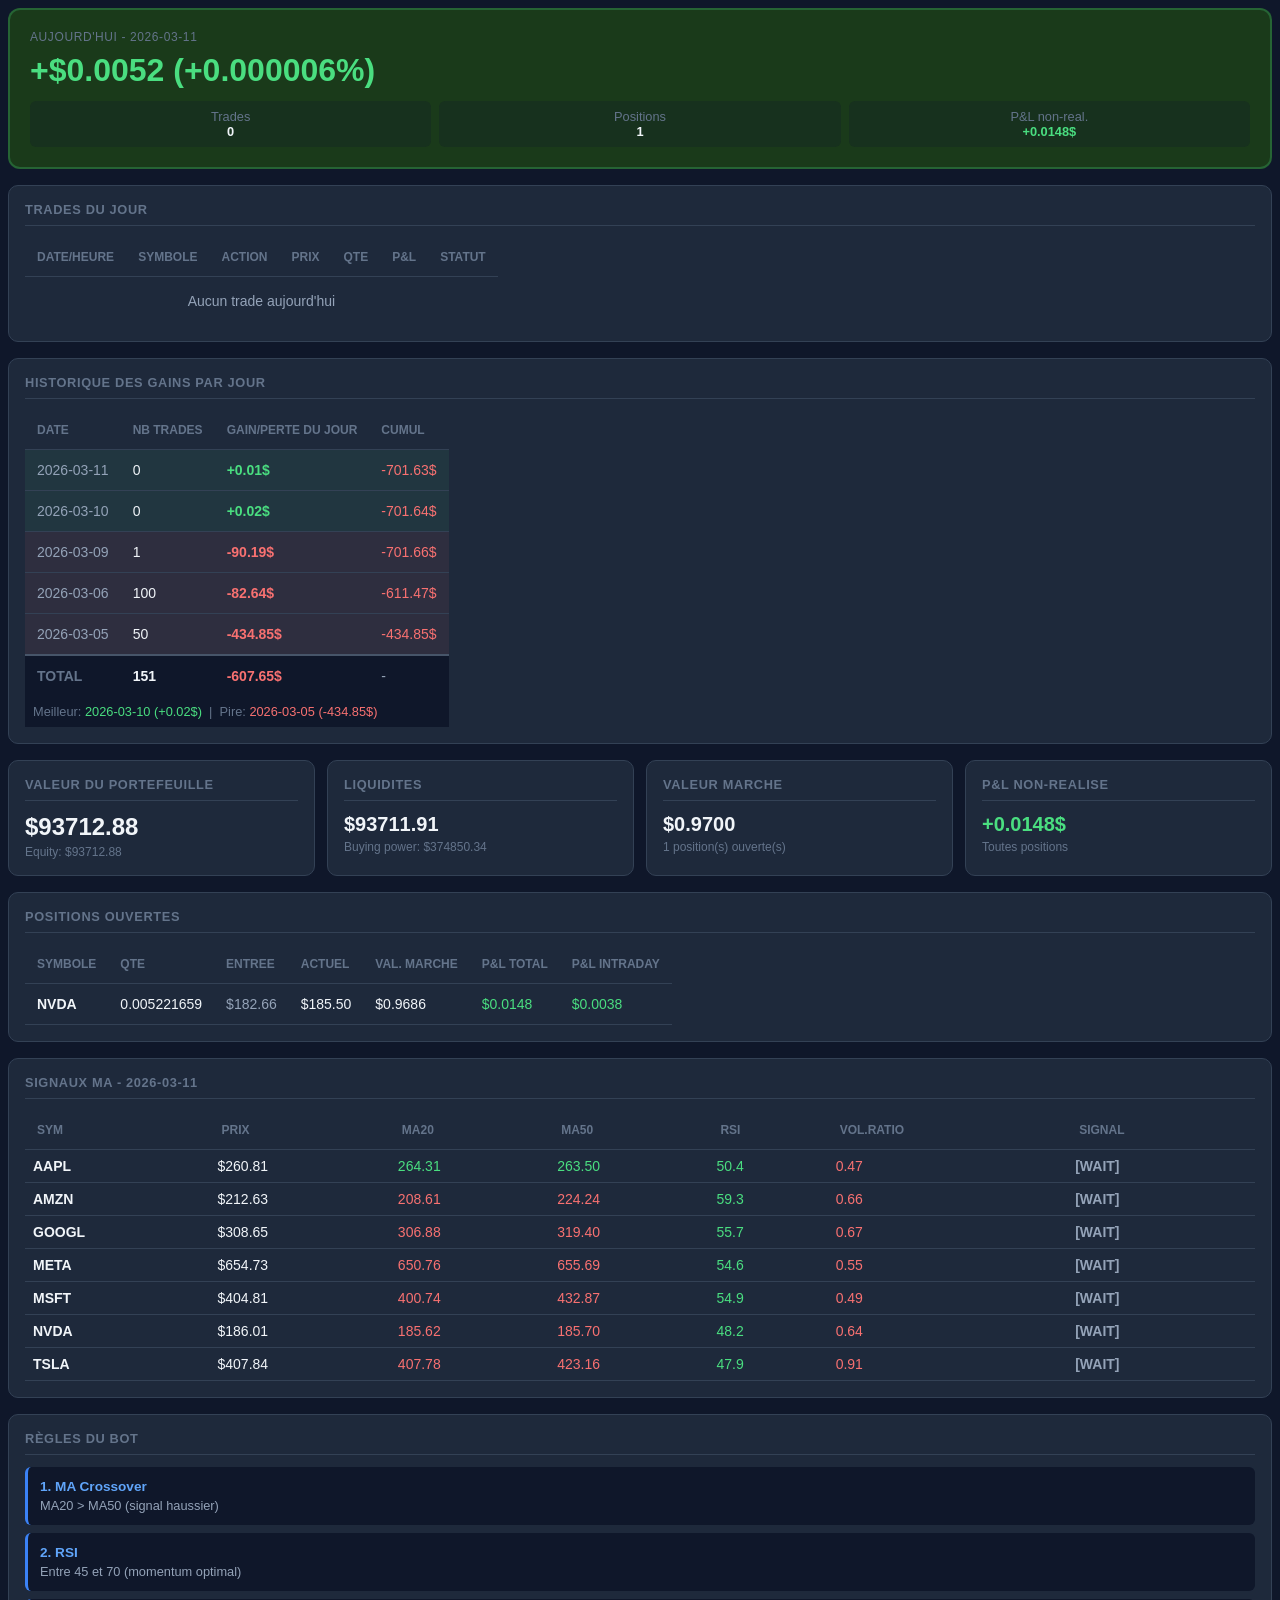
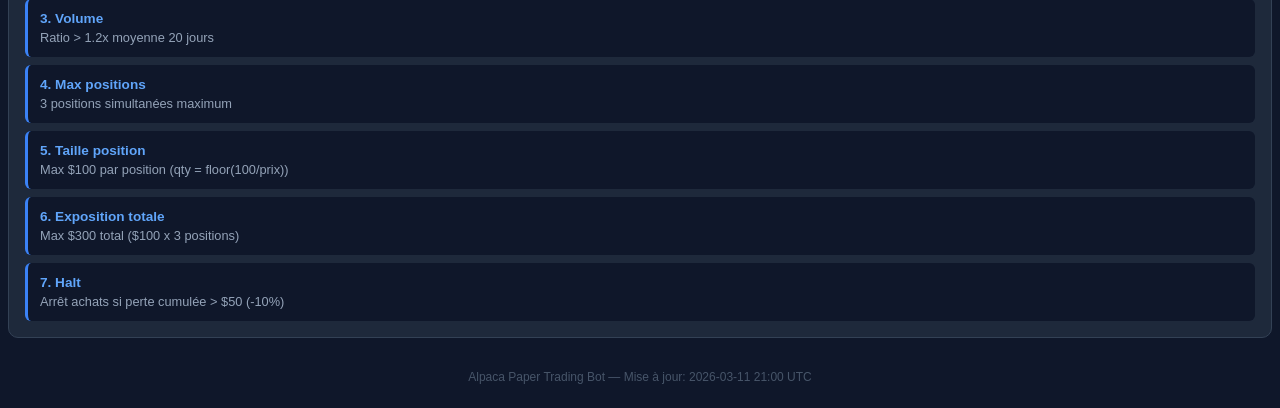
==== commit a0dbbab7: "Dashboard trades jour + historique gains + responsive definitif - 2026-03-11" ====
--- a/index.html
+++ b/index.html
@@ -2,414 +2,317 @@
 <html lang="fr">
 <head>
 <meta charset="UTF-8">
-<meta name="viewport" content="width=device-width,initial-scale=1.0">
-<title>Trading Bot - Alpaca Paper Trading</title>
+<meta name="viewport" content="width=device-width,initial-scale=1">
+<title>Trading Bot - Alpaca Paper</title>
 <style>
 *{box-sizing:border-box;margin:0;padding:0;}
-body{background:#0f172a;color:#e2e8f0;font-family:-apple-system,BlinkMacSystemFont,'Segoe UI',sans-serif;padding:0.5rem;overflow-x:hidden;}
+body{background:#0f172a;color:#f1f5f9;font-family:-apple-system,BlinkMacSystemFont,'Segoe UI',sans-serif;overflow-x:hidden;padding:0.5rem;}
 .mobile-card{display:block;}
 .desktop-table{display:none;}
-.section{background:#1e293b;border-radius:12px;padding:16px;margin-bottom:16px;}
-.section-title{font-size:13px;font-weight:700;color:#64748b;text-transform:uppercase;letter-spacing:0.05em;border-bottom:1px solid #334155;padding-bottom:10px;margin-bottom:14px;}
-.kpi-grid{display:grid;grid-template-columns:1fr;gap:12px;margin-bottom:16px;}
-.kpi-card{background:#1e293b;border-radius:10px;padding:14px 16px;}
-.kpi-label{font-size:11px;color:#64748b;text-transform:uppercase;letter-spacing:0.05em;margin-bottom:6px;}
-.kpi-value{font-size:clamp(1.1rem,3vw,1.4rem);font-weight:700;color:#e2e8f0;}
-.kpi-sub{font-size:11px;color:#94a3b8;margin-top:3px;}
-.hero-card{border-radius:12px;padding:20px;margin-bottom:16px;text-align:center;}
-.hero-main{font-size:clamp(1.2rem,4vw,2rem);font-weight:800;}
-.hero-sub{font-size:13px;color:#94a3b8;margin-top:6px;}
-.hero-row{display:flex;justify-content:center;gap:24px;margin-top:12px;}
-.hero-stat{text-align:center;}
-.hero-stat-val{font-size:14px;font-weight:700;color:#e2e8f0;}
-.hero-stat-lbl{font-size:11px;color:#64748b;margin-top:2px;}
-.badge{display:inline-block;font-size:11px;font-weight:700;padding:2px 7px;border-radius:4px;font-family:monospace;}
-.badge-buy{background:rgba(74,222,128,0.15);color:#4ade80;}
-.badge-sell{background:rgba(248,113,113,0.15);color:#f87171;}
-.badge-wait{background:rgba(148,163,184,0.15);color:#94a3b8;}
-.badge-open{background:rgba(251,191,36,0.15);color:#fbbf24;}
-.badge-closed{background:rgba(148,163,184,0.15);color:#94a3b8;}
-.badge-ignored{background:rgba(100,116,139,0.15);color:#64748b;}
-.rules-grid{display:grid;grid-template-columns:1fr;gap:8px;}
-.rule-card{background:#0f172a;border-radius:8px;padding:10px 14px;border-left:3px solid #3b82f6;}
-.rule-title{font-size:12px;font-weight:700;color:#93c5fd;margin-bottom:2px;}
-.rule-desc{font-size:11px;color:#94a3b8;}
-.halt-banner{background:#3a1a1a;border:1px solid #f87171;border-radius:8px;padding:12px;margin-bottom:16px;text-align:center;color:#f87171;font-weight:700;font-size:13px;}
-@media(min-width:480px){
-.kpi-grid{grid-template-columns:1fr 1fr;}
-.rules-grid{grid-template-columns:1fr 1fr;}
-}
-@media(min-width:768px){
-body{padding:1rem;}
-.mobile-card{display:none;}
-.desktop-table{display:table;}
-.kpi-grid{grid-template-columns:1fr 1fr;}
-.rules-grid{grid-template-columns:1fr 1fr 1fr;}
-}
-@media(min-width:1024px){
-body{padding:1.5rem;}
-.kpi-grid{grid-template-columns:repeat(4,1fr);}
-.rules-grid{grid-template-columns:repeat(4,1fr);}
-}
-table{width:100%;border-collapse:collapse;}
-th{padding:8px 12px;text-align:left;font-size:11px;font-weight:700;color:#64748b;text-transform:uppercase;background:#0f172a;}
-tr:nth-child(even){background:rgba(30,41,59,0.5);}
-.updated{text-align:center;color:#475569;font-size:11px;margin-top:8px;padding-bottom:8px;}
+.kpi-grid{display:grid;grid-template-columns:1fr;gap:0.75rem;margin-bottom:1rem;}
+@media(min-width:480px){.kpi-grid{grid-template-columns:1fr 1fr;}}
+@media(min-width:768px){.mobile-card{display:none;}.desktop-table{display:table;}.kpi-grid{grid-template-columns:1fr 1fr;}}
+@media(min-width:1024px){.kpi-grid{grid-template-columns:repeat(4,1fr);}}
+.card{background:#1e293b;border-radius:10px;padding:1rem;border:1px solid #334155;}
+.section-title{font-size:0.8rem;color:#64748b;text-transform:uppercase;letter-spacing:0.05em;font-weight:700;margin-bottom:0.75rem;padding-bottom:0.5rem;border-bottom:1px solid #334155;}
+table{width:100%;border-collapse:collapse;font-size:0.875rem;}
+th{padding:0.75rem;text-align:left;color:#64748b;font-size:0.75rem;text-transform:uppercase;border-bottom:1px solid #334155;}
 </style>
 </head>
 <body>
 
-<div style="max-width:1200px;margin:0 auto;">
-
-<!-- HEADER -->
-<div style="text-align:center;padding:16px 0 12px;">
-<h1 style="font-size:clamp(1.1rem,3vw,1.5rem);font-weight:800;color:#e2e8f0;">Bot de Trading Alpaca</h1>
-<p style="color:#64748b;font-size:12px;margin-top:4px;">Strat&eacute;gie MA Crossover + RSI | Mise &agrave; jour : 2026-03-10 21:00 UTC</p>
-</div>
-
-<!-- HALT BANNER -->
-<div class="halt-banner">[ATTENTION] Mode HALT actif - pertes cumul&eacute;es &gt; $50. Aucun nouvel achat autoris&eacute;.</div>
-
 <!-- SECTION 1: AUJOURD'HUI -->
-<div class="hero-card" style="background:#1a3a1a;border:1px solid #4ade8033;">
-<div style="font-size:11px;font-weight:700;color:#4ade80;text-transform:uppercase;letter-spacing:0.1em;margin-bottom:8px;">Aujourd&apos;hui - 2026-03-10</div>
-<div class="hero-main" style="color:#4ade80;">+$0.02 (+0.00%)</div>
-<div class="hero-sub">Gain du jour</div>
-<div class="hero-row">
-<div class="hero-stat"><div class="hero-stat-val">0</div><div class="hero-stat-lbl">Trades ex&eacute;cut&eacute;s</div></div>
-<div class="hero-stat"><div class="hero-stat-val">1</div><div class="hero-stat-lbl">Positions ouvertes</div></div>
-<div class="hero-stat"><div class="hero-stat-val" style="color:#4ade80;">+$0.01</div><div class="hero-stat-lbl">P&amp;L non r&eacute;alis&eacute;</div></div>
-</div>
+<div style="background:#1a3a1a;border-radius:12px;padding:1.25rem;margin-bottom:1rem;border:2px solid #4ade8040;">
+  <div style="font-size:0.75rem;color:#64748b;text-transform:uppercase;letter-spacing:0.05em;margin-bottom:0.5rem;">Aujourd&apos;hui - 2026-03-11</div>
+  <div style="font-size:clamp(1.2rem,4vw,2rem);font-weight:800;color:#4ade80;">+$0.0052 (+0.000006%)</div>
+  <div style="margin-top:0.75rem;display:grid;grid-template-columns:repeat(3,1fr);gap:0.5rem;font-size:0.8rem;">
+    <div style="background:#0f172a40;border-radius:6px;padding:0.5rem;text-align:center;">
+      <div style="color:#64748b;">Trades</div>
+      <div style="color:#f1f5f9;font-weight:700;">0</div>
+    </div>
+    <div style="background:#0f172a40;border-radius:6px;padding:0.5rem;text-align:center;">
+      <div style="color:#64748b;">Positions</div>
+      <div style="color:#f1f5f9;font-weight:700;">1</div>
+    </div>
+    <div style="background:#0f172a40;border-radius:6px;padding:0.5rem;text-align:center;">
+      <div style="color:#64748b;">P&amp;L non-real.</div>
+      <div style="color:#4ade80;font-weight:700;">+0.0148$</div>
+    </div>
+  </div>
 </div>
 
 <!-- SECTION 2: TRADES DU JOUR -->
-<div class="section">
-<div class="section-title">Trades du jour</div>
-<div class="mobile-card"><p style="color:#94a3b8;font-size:13px;text-align:center;padding:16px;">Aucun trade ex&eacute;cut&eacute; aujourd&apos;hui.</p></div>
-<div class="desktop-table" style="overflow-x:auto;">
-<table>
-<thead><tr><th>Date/Heure</th><th>Symbole</th><th>Action</th><th>Prix</th><th>Quantit&eacute;</th><th>P&amp;L</th><th>Statut</th></tr></thead>
-<tbody><p style="color:#94a3b8;font-size:13px;text-align:center;padding:16px;">Aucun trade ex&eacute;cut&eacute; aujourd&apos;hui.</p></tbody>
-</table>
-</div>
-</div>
-
-<!-- SECTION 3: HISTORIQUE DES GAINS -->
-<div class="section">
-<div class="section-title">Historique des gains par jour</div>
-<div class="mobile-card">
-<div style="background:rgba(74,222,128,0.07);border:1px solid #334155;border-radius:8px;padding:12px;margin-bottom:8px;">
-<div style="display:flex;justify-content:space-between;align-items:center;margin-bottom:6px;">
-<span style="font-weight:700;color:#e2e8f0;">2026-03-10</span>
-<span style="color:#94a3b8;font-size:12px;">0 trade(s)</span>
-</div>
-<div style="display:flex;justify-content:space-between;">
-<span style="color:#94a3b8;font-size:12px;">Gain/Perte:</span>
-<span style="font-weight:600;color:#4ade80;">+$0.02</span>
-</div>
-<div style="display:flex;justify-content:space-between;margin-top:4px;">
-<span style="color:#94a3b8;font-size:12px;">Cumul:</span>
-<span style="font-weight:600;color:#f87171;">$-701.64</span>
-</div>
-</div><div style="background:rgba(248,113,113,0.07);border:1px solid #334155;border-radius:8px;padding:12px;margin-bottom:8px;">
-<div style="display:flex;justify-content:space-between;align-items:center;margin-bottom:6px;">
-<span style="font-weight:700;color:#e2e8f0;">2026-03-09</span>
-<span style="color:#94a3b8;font-size:12px;">1 trade(s)</span>
-</div>
-<div style="display:flex;justify-content:space-between;">
-<span style="color:#94a3b8;font-size:12px;">Gain/Perte:</span>
-<span style="font-weight:600;color:#f87171;">$-90.19</span>
-</div>
-<div style="display:flex;justify-content:space-between;margin-top:4px;">
-<span style="color:#94a3b8;font-size:12px;">Cumul:</span>
-<span style="font-weight:600;color:#f87171;">$-701.66</span>
-</div>
-</div><div style="background:rgba(248,113,113,0.07);border:1px solid #334155;border-radius:8px;padding:12px;margin-bottom:8px;">
-<div style="display:flex;justify-content:space-between;align-items:center;margin-bottom:6px;">
-<span style="font-weight:700;color:#e2e8f0;">2026-03-06</span>
-<span style="color:#94a3b8;font-size:12px;">100 trade(s)</span>
-</div>
-<div style="display:flex;justify-content:space-between;">
-<span style="color:#94a3b8;font-size:12px;">Gain/Perte:</span>
-<span style="font-weight:600;color:#f87171;">$-82.64</span>
-</div>
-<div style="display:flex;justify-content:space-between;margin-top:4px;">
-<span style="color:#94a3b8;font-size:12px;">Cumul:</span>
-<span style="font-weight:600;color:#f87171;">$-611.47</span>
-</div>
-</div><div style="background:rgba(248,113,113,0.07);border:1px solid #334155;border-radius:8px;padding:12px;margin-bottom:8px;">
-<div style="display:flex;justify-content:space-between;align-items:center;margin-bottom:6px;">
-<span style="font-weight:700;color:#e2e8f0;">2026-03-05</span>
-<span style="color:#94a3b8;font-size:12px;">50 trade(s)</span>
-</div>
-<div style="display:flex;justify-content:space-between;">
-<span style="color:#94a3b8;font-size:12px;">Gain/Perte:</span>
-<span style="font-weight:600;color:#f87171;">$-434.85</span>
-</div>
-<div style="display:flex;justify-content:space-between;margin-top:4px;">
-<span style="color:#94a3b8;font-size:12px;">Cumul:</span>
-<span style="font-weight:600;color:#f87171;">$-434.85</span>
-</div>
-</div>
-<div style="background:#0f172a;border-radius:8px;padding:12px;margin-top:8px;">
-<div style="font-size:11px;font-weight:700;color:#64748b;text-transform:uppercase;margin-bottom:8px;">R&eacute;sum&eacute;</div>
-<div style="display:flex;justify-content:space-between;margin-bottom:4px;"><span style="color:#94a3b8;font-size:12px;">Total trades:</span><span style="color:#e2e8f0;">151</span></div>
-<div style="display:flex;justify-content:space-between;margin-bottom:4px;"><span style="color:#94a3b8;font-size:12px;">Total P&amp;L:</span><span style="color:#f87171;">$-607.66</span></div>
-<div style="display:flex;justify-content:space-between;margin-bottom:4px;"><span style="color:#94a3b8;font-size:12px;">Meilleur jour:</span><span style="color:#4ade80;">+$0.02</span></div>
-<div style="display:flex;justify-content:space-between;"><span style="color:#94a3b8;font-size:12px;">Pire jour:</span><span style="color:#f87171;">$-434.85</span></div>
-</div>
-</div>
-<div class="desktop-table" style="overflow-x:auto;">
-<table>
-<thead><tr><th>Date</th><th style="text-align:center;">Nb Trades</th><th style="text-align:right;">Gain/Perte du jour</th><th style="text-align:right;">Cumul</th></tr></thead>
-<tbody>
-<tr style="background:rgba(74,222,128,0.07);">
-<td style="padding:10px 12px;color:#e2e8f0;">2026-03-10</td>
-<td style="padding:10px 12px;color:#94a3b8;text-align:center;">0</td>
-<td style="padding:10px 12px;font-weight:600;color:#4ade80;text-align:right;">+$0.02</td>
-<td style="padding:10px 12px;font-weight:600;color:#f87171;text-align:right;">$-701.64</td>
-</tr><tr style="background:rgba(248,113,113,0.07);">
-<td style="padding:10px 12px;color:#e2e8f0;">2026-03-09</td>
-<td style="padding:10px 12px;color:#94a3b8;text-align:center;">1</td>
-<td style="padding:10px 12px;font-weight:600;color:#f87171;text-align:right;">$-90.19</td>
-<td style="padding:10px 12px;font-weight:600;color:#f87171;text-align:right;">$-701.66</td>
-</tr><tr style="background:rgba(248,113,113,0.07);">
-<td style="padding:10px 12px;color:#e2e8f0;">2026-03-06</td>
-<td style="padding:10px 12px;color:#94a3b8;text-align:center;">100</td>
-<td style="padding:10px 12px;font-weight:600;color:#f87171;text-align:right;">$-82.64</td>
-<td style="padding:10px 12px;font-weight:600;color:#f87171;text-align:right;">$-611.47</td>
-</tr><tr style="background:rgba(248,113,113,0.07);">
-<td style="padding:10px 12px;color:#e2e8f0;">2026-03-05</td>
-<td style="padding:10px 12px;color:#94a3b8;text-align:center;">50</td>
-<td style="padding:10px 12px;font-weight:600;color:#f87171;text-align:right;">$-434.85</td>
-<td style="padding:10px 12px;font-weight:600;color:#f87171;text-align:right;">$-434.85</td>
-</tr>
-<tr style="background:#0f172a;font-weight:700;">
-<td style="padding:10px 12px;color:#94a3b8;">R&eacute;sum&eacute;</td>
-<td style="padding:10px 12px;color:#e2e8f0;text-align:center;">151</td>
-<td style="padding:10px 12px;color:#f87171;text-align:right;">$-607.66</td>
-<td style="padding:10px 12px;color:#f87171;text-align:right;">-</td>
-</tr>
-</tbody>
-</table>
-<div style="display:flex;gap:24px;padding:10px 12px;background:#0f172a;border-radius:0 0 8px 8px;">
-<span style="font-size:12px;color:#94a3b8;">Meilleur jour: <strong style="color:#4ade80;">+$0.02</strong></span>
-<span style="font-size:12px;color:#94a3b8;">Pire jour: <strong style="color:#f87171;">$-434.85</strong></span>
-</div>
-</div>
+<div class="card" style="margin-bottom:1rem;">
+  <div class="section-title">Trades du jour</div>
+  <div class="mobile-card"><div style="padding:1rem;color:#94a3b8;text-align:center;">Aucun trade aujourd'hui</div></div>
+  <div class="desktop-table" style="overflow-x:auto;">
+    <table>
+      <thead><tr>
+        <th>Date/Heure</th><th>Symbole</th><th>Action</th><th>Prix</th><th>Qte</th><th>P&amp;L</th><th>Statut</th>
+      </tr></thead>
+      <tbody><tr><td colspan="7" style="padding:1rem;color:#94a3b8;text-align:center;">Aucun trade aujourd'hui</td></tr></tbody>
+    </table>
+  </div>
+</div>
+
+<!-- SECTION 3: HISTORIQUE GAINS -->
+<div class="card" style="margin-bottom:1rem;">
+  <div class="section-title">Historique des gains par jour</div>
+  <div class="mobile-card"><div style="background:rgba(74,222,128,0.07);border:1px solid #334155;border-radius:8px;padding:0.875rem;margin-bottom:0.5rem;">
+    <div style="display:flex;justify-content:space-between;margin-bottom:0.25rem;">
+      <span style="color:#94a3b8;font-size:0.85rem;">2026-03-11</span>
+      <span style="color:#4ade80;font-weight:700;">+0.01$</span>
+    </div>
+    <div style="display:grid;grid-template-columns:1fr 1fr;gap:0.25rem;font-size:0.8rem;">
+      <span style="color:#94a3b8;">Trades: 0</span>
+      <span style="color:#f87171;">Cumul: -701.63$</span>
+    </div>
+  </div><div style="background:rgba(74,222,128,0.07);border:1px solid #334155;border-radius:8px;padding:0.875rem;margin-bottom:0.5rem;">
+    <div style="display:flex;justify-content:space-between;margin-bottom:0.25rem;">
+      <span style="color:#94a3b8;font-size:0.85rem;">2026-03-10</span>
+      <span style="color:#4ade80;font-weight:700;">+0.02$</span>
+    </div>
+    <div style="display:grid;grid-template-columns:1fr 1fr;gap:0.25rem;font-size:0.8rem;">
+      <span style="color:#94a3b8;">Trades: 0</span>
+      <span style="color:#f87171;">Cumul: -701.64$</span>
+    </div>
+  </div><div style="background:rgba(248,113,113,0.07);border:1px solid #334155;border-radius:8px;padding:0.875rem;margin-bottom:0.5rem;">
+    <div style="display:flex;justify-content:space-between;margin-bottom:0.25rem;">
+      <span style="color:#94a3b8;font-size:0.85rem;">2026-03-09</span>
+      <span style="color:#f87171;font-weight:700;">-90.19$</span>
+    </div>
+    <div style="display:grid;grid-template-columns:1fr 1fr;gap:0.25rem;font-size:0.8rem;">
+      <span style="color:#94a3b8;">Trades: 1</span>
+      <span style="color:#f87171;">Cumul: -701.66$</span>
+    </div>
+  </div><div style="background:rgba(248,113,113,0.07);border:1px solid #334155;border-radius:8px;padding:0.875rem;margin-bottom:0.5rem;">
+    <div style="display:flex;justify-content:space-between;margin-bottom:0.25rem;">
+      <span style="color:#94a3b8;font-size:0.85rem;">2026-03-06</span>
+      <span style="color:#f87171;font-weight:700;">-82.64$</span>
+    </div>
+    <div style="display:grid;grid-template-columns:1fr 1fr;gap:0.25rem;font-size:0.8rem;">
+      <span style="color:#94a3b8;">Trades: 100</span>
+      <span style="color:#f87171;">Cumul: -611.47$</span>
+    </div>
+  </div><div style="background:rgba(248,113,113,0.07);border:1px solid #334155;border-radius:8px;padding:0.875rem;margin-bottom:0.5rem;">
+    <div style="display:flex;justify-content:space-between;margin-bottom:0.25rem;">
+      <span style="color:#94a3b8;font-size:0.85rem;">2026-03-05</span>
+      <span style="color:#f87171;font-weight:700;">-434.85$</span>
+    </div>
+    <div style="display:grid;grid-template-columns:1fr 1fr;gap:0.25rem;font-size:0.8rem;">
+      <span style="color:#94a3b8;">Trades: 50</span>
+      <span style="color:#f87171;">Cumul: -434.85$</span>
+    </div>
+  </div></div>
+  <div class="desktop-table" style="overflow-x:auto;">
+    <table>
+      <thead><tr><th>Date</th><th>Nb Trades</th><th>Gain/Perte du jour</th><th>Cumul</th></tr></thead>
+      <tbody>
+        <tr style="background:rgba(74,222,128,0.07);border-bottom:1px solid #334155;">
+    <td style="padding:0.75rem;color:#94a3b8;">2026-03-11</td>
+    <td style="padding:0.75rem;color:#f1f5f9;">0</td>
+    <td style="padding:0.75rem;color:#4ade80;font-weight:600;">+0.01$</td>
+    <td style="padding:0.75rem;color:#f87171;">-701.63$</td>
+  </tr><tr style="background:rgba(74,222,128,0.07);border-bottom:1px solid #334155;">
+    <td style="padding:0.75rem;color:#94a3b8;">2026-03-10</td>
+    <td style="padding:0.75rem;color:#f1f5f9;">0</td>
+    <td style="padding:0.75rem;color:#4ade80;font-weight:600;">+0.02$</td>
+    <td style="padding:0.75rem;color:#f87171;">-701.64$</td>
+  </tr><tr style="background:rgba(248,113,113,0.07);border-bottom:1px solid #334155;">
+    <td style="padding:0.75rem;color:#94a3b8;">2026-03-09</td>
+    <td style="padding:0.75rem;color:#f1f5f9;">1</td>
+    <td style="padding:0.75rem;color:#f87171;font-weight:600;">-90.19$</td>
+    <td style="padding:0.75rem;color:#f87171;">-701.66$</td>
+  </tr><tr style="background:rgba(248,113,113,0.07);border-bottom:1px solid #334155;">
+    <td style="padding:0.75rem;color:#94a3b8;">2026-03-06</td>
+    <td style="padding:0.75rem;color:#f1f5f9;">100</td>
+    <td style="padding:0.75rem;color:#f87171;font-weight:600;">-82.64$</td>
+    <td style="padding:0.75rem;color:#f87171;">-611.47$</td>
+  </tr><tr style="background:rgba(248,113,113,0.07);border-bottom:1px solid #334155;">
+    <td style="padding:0.75rem;color:#94a3b8;">2026-03-05</td>
+    <td style="padding:0.75rem;color:#f1f5f9;">50</td>
+    <td style="padding:0.75rem;color:#f87171;font-weight:600;">-434.85$</td>
+    <td style="padding:0.75rem;color:#f87171;">-434.85$</td>
+  </tr>
+        <tr style="border-top:2px solid #475569;background:#0f172a;">
+          <td style="padding:0.75rem;color:#64748b;font-weight:700;">TOTAL</td>
+          <td style="padding:0.75rem;color:#f1f5f9;font-weight:700;">151</td>
+          <td style="padding:0.75rem;color:#f87171;font-weight:700;">-607.65$</td>
+          <td style="padding:0.75rem;color:#94a3b8;">-</td>
+        </tr>
+        <tr style="background:#0f172a;">
+          <td style="padding:0.5rem;color:#64748b;font-size:0.8rem;" colspan="4">
+            Meilleur: <span style="color:#4ade80;">2026-03-10 (+0.02$)</span> &nbsp;|&nbsp;
+            Pire: <span style="color:#f87171;">2026-03-05 (-434.85$)</span>
+          </td>
+        </tr>
+      </tbody>
+    </table>
+  </div>
+  <div class="mobile-card" style="margin-top:0.75rem;padding:0.75rem;background:#0f172a;border-radius:6px;font-size:0.8rem;">
+    <div style="color:#64748b;">Total trades: <span style="color:#f1f5f9;">151</span> &nbsp; Total P&amp;L: <span style="color:#f87171;">-607.65$</span></div>
+    <div style="margin-top:0.25rem;">Meilleur: <span style="color:#4ade80;">2026-03-10 (+0.02$)</span></div>
+    <div>Pire: <span style="color:#f87171;">2026-03-05 (-434.85$)</span></div>
+  </div>
 </div>
 
 <!-- SECTION 4: KPI GRID -->
-<div class="section">
-<div class="section-title">KPI du portefeuille</div>
-<div class="kpi-grid">
-<div class="kpi-card" style="border-top:3px solid #3b82f6;">
-<div class="kpi-label">Valeur du portefeuille</div>
-<div class="kpi-value">$93712.88</div>
-<div class="kpi-sub">Compte paper trading</div>
-</div>
-<div class="kpi-card" style="border-top:3px solid #10b981;">
-<div class="kpi-label">Liquidit&eacute;s</div>
-<div class="kpi-value">$93711.91</div>
-<div class="kpi-sub">Pouvoir d&apos;achat: $374.9k</div>
-</div>
-<div class="kpi-card" style="border-top:3px solid #f59e0b;">
-<div class="kpi-label">Valeur march&eacute;</div>
-<div class="kpi-value">$0.97</div>
-<div class="kpi-sub">1 position(s) ouverte(s)</div>
-</div>
-<div class="kpi-card" style="border-top:3px solid #8b5cf6;">
-<div class="kpi-label">P&amp;L non r&eacute;alis&eacute;</div>
-<div class="kpi-value" style="color:#4ade80;">+$0.01</div>
-<div class="kpi-sub">Toutes positions</div>
-</div>
-</div>
+<div class="kpi-grid" style="margin-bottom:1rem;">
+  <div class="card">
+    <div class="section-title">Valeur du portefeuille</div>
+    <div style="font-size:1.5rem;font-weight:800;color:#f1f5f9;">$93712.88</div>
+    <div style="color:#64748b;font-size:0.75rem;margin-top:0.25rem;">Equity: $93712.88</div>
+  </div>
+  <div class="card">
+    <div class="section-title">Liquidites</div>
+    <div style="font-size:1.25rem;font-weight:700;color:#f1f5f9;">$93711.91</div>
+    <div style="color:#64748b;font-size:0.75rem;margin-top:0.25rem;">Buying power: $374850.34</div>
+  </div>
+  <div class="card">
+    <div class="section-title">Valeur marche</div>
+    <div style="font-size:1.25rem;font-weight:700;color:#f1f5f9;">$0.9700</div>
+    <div style="color:#64748b;font-size:0.75rem;margin-top:0.25rem;">1 position(s) ouverte(s)</div>
+  </div>
+  <div class="card">
+    <div class="section-title">P&amp;L non-realise</div>
+    <div style="font-size:1.25rem;font-weight:700;color:#4ade80;">+0.0148$</div>
+    <div style="color:#64748b;font-size:0.75rem;margin-top:0.25rem;">Toutes positions</div>
+  </div>
 </div>
 
 <!-- SECTION 5: POSITIONS OUVERTES -->
-<div class="section">
-<div class="section-title">Positions ouvertes (1)</div>
-<div class="mobile-card"><div style="background:#1e293b;border:1px solid #334155;border-radius:8px;padding:12px;margin-bottom:8px;">
-<div style="font-weight:700;font-size:15px;color:#e2e8f0;margin-bottom:8px;">NVDA</div>
-<div style="display:flex;justify-content:space-between;margin-bottom:4px;"><span style="color:#94a3b8;font-size:12px;">Qt&eacute;:</span><span style="color:#e2e8f0;">0.005221659</span></div>
-<div style="display:flex;justify-content:space-between;margin-bottom:4px;"><span style="color:#94a3b8;font-size:12px;">Entr&eacute;e moy.:</span><span style="color:#e2e8f0;">$182.66</span></div>
-<div style="display:flex;justify-content:space-between;margin-bottom:4px;"><span style="color:#94a3b8;font-size:12px;">Prix actuel:</span><span style="color:#e2e8f0;">$184.90</span></div>
-<div style="display:flex;justify-content:space-between;margin-bottom:4px;"><span style="color:#94a3b8;font-size:12px;">Val. march&eacute;:</span><span style="color:#e2e8f0;">$0.97</span></div>
-<div style="display:flex;justify-content:space-between;margin-bottom:4px;"><span style="color:#94a3b8;font-size:12px;">P&amp;L total:</span><span style="font-weight:600;color:#4ade80;">+$0.01 (+1.22%)</span></div>
-<div style="display:flex;justify-content:space-between;"><span style="color:#94a3b8;font-size:12px;">P&amp;L intraday:</span><span style="font-weight:600;color:#4ade80;">+$0.01</span></div>
-</div></div>
-<div class="desktop-table" style="overflow-x:auto;">
-<table>
-<thead><tr><th>Symbole</th><th style="text-align:right;">Qt&eacute;</th><th style="text-align:right;">Entr&eacute;e</th><th style="text-align:right;">Prix actuel</th><th style="text-align:right;">Val. march&eacute;</th><th style="text-align:right;">P&amp;L total</th><th style="text-align:right;">P&amp;L intraday</th></tr></thead>
-<tbody>
-<tr style="border-bottom:1px solid #1e293b;">
-<td style="padding:10px 12px;font-weight:700;color:#e2e8f0;">NVDA</td>
-<td style="padding:10px 12px;color:#e2e8f0;text-align:right;">0.0052</td>
-<td style="padding:10px 12px;color:#e2e8f0;text-align:right;">$182.66</td>
-<td style="padding:10px 12px;color:#e2e8f0;text-align:right;">$184.90</td>
-<td style="padding:10px 12px;color:#e2e8f0;text-align:right;">$0.97</td>
-<td style="padding:10px 12px;color:#4ade80;font-weight:600;text-align:right;">+$0.01 (+1.22%)</td>
-<td style="padding:10px 12px;color:#4ade80;text-align:right;">+$0.01</td>
-</tr>
-</tbody>
-</table>
-</div>
-</div>
-
-<!-- SECTION 6: SIGNAUX DU JOUR -->
-<div class="section">
-<div class="section-title">Signaux du jour (7 symboles)</div>
-<div class="mobile-card"><div style="background:#1e293b;border:1px solid #334155;border-radius:8px;padding:12px;margin-bottom:8px;">
-<div style="display:flex;justify-content:space-between;align-items:center;margin-bottom:8px;">
-<span style="font-weight:700;font-size:15px;color:#e2e8f0;">AAPL</span>
-<span style="background:rgba(248,113,113,0.07);color:#f87171;font-size:11px;font-weight:700;padding:3px 8px;border-radius:4px;font-family:monospace;">[ATTENDRE]</span>
-</div>
-<div style="display:flex;justify-content:space-between;margin-bottom:4px;"><span style="color:#94a3b8;font-size:12px;">Prix:</span><span style="color:#e2e8f0;">$259.88</span></div>
-<div style="display:flex;justify-content:space-between;margin-bottom:4px;"><span style="color:#94a3b8;font-size:12px;">MA20:</span><span style="color:#e2e8f0;">265.65</span></div>
-<div style="display:flex;justify-content:space-between;margin-bottom:4px;"><span style="color:#94a3b8;font-size:12px;">MA50:</span><span style="color:#e2e8f0;">264.04</span></div>
-<div style="display:flex;justify-content:space-between;margin-bottom:4px;"><span style="color:#94a3b8;font-size:12px;">RSI:</span><span style="color:#e2e8f0;">44.76</span></div>
-<div style="display:flex;justify-content:space-between;"><span style="color:#94a3b8;font-size:12px;">Vol Ratio:</span><span style="color:#e2e8f0;">0.84</span></div>
-</div><div style="background:#1e293b;border:1px solid #334155;border-radius:8px;padding:12px;margin-bottom:8px;">
-<div style="display:flex;justify-content:space-between;align-items:center;margin-bottom:8px;">
-<span style="font-weight:700;font-size:15px;color:#e2e8f0;">AMZN</span>
-<span style="background:rgba(248,113,113,0.07);color:#f87171;font-size:11px;font-weight:700;padding:3px 8px;border-radius:4px;font-family:monospace;">[ATTENDRE]</span>
-</div>
-<div style="display:flex;justify-content:space-between;margin-bottom:4px;"><span style="color:#94a3b8;font-size:12px;">Prix:</span><span style="color:#e2e8f0;">$213.49</span></div>
-<div style="display:flex;justify-content:space-between;margin-bottom:4px;"><span style="color:#94a3b8;font-size:12px;">MA20:</span><span style="color:#e2e8f0;">208.05</span></div>
-<div style="display:flex;justify-content:space-between;margin-bottom:4px;"><span style="color:#94a3b8;font-size:12px;">MA50:</span><span style="color:#e2e8f0;">225.01</span></div>
-<div style="display:flex;justify-content:space-between;margin-bottom:4px;"><span style="color:#94a3b8;font-size:12px;">RSI:</span><span style="color:#e2e8f0;">64.64</span></div>
-<div style="display:flex;justify-content:space-between;"><span style="color:#94a3b8;font-size:12px;">Vol Ratio:</span><span style="color:#e2e8f0;">0.86</span></div>
-</div><div style="background:#1e293b;border:1px solid #334155;border-radius:8px;padding:12px;margin-bottom:8px;">
-<div style="display:flex;justify-content:space-between;align-items:center;margin-bottom:8px;">
-<span style="font-weight:700;font-size:15px;color:#e2e8f0;">GOOGL</span>
-<span style="background:rgba(248,113,113,0.07);color:#f87171;font-size:11px;font-weight:700;padding:3px 8px;border-radius:4px;font-family:monospace;">[ATTENDRE]</span>
-</div>
-<div style="display:flex;justify-content:space-between;margin-bottom:4px;"><span style="color:#94a3b8;font-size:12px;">Prix:</span><span style="color:#e2e8f0;">$298.52</span></div>
-<div style="display:flex;justify-content:space-between;margin-bottom:4px;"><span style="color:#94a3b8;font-size:12px;">MA20:</span><span style="color:#e2e8f0;">309.08</span></div>
-<div style="display:flex;justify-content:space-between;margin-bottom:4px;"><span style="color:#94a3b8;font-size:12px;">MA50:</span><span style="color:#e2e8f0;">319.78</span></div>
-<div style="display:flex;justify-content:space-between;margin-bottom:4px;"><span style="color:#94a3b8;font-size:12px;">RSI:</span><span style="color:#e2e8f0;">42.31</span></div>
-<div style="display:flex;justify-content:space-between;"><span style="color:#94a3b8;font-size:12px;">Vol Ratio:</span><span style="color:#e2e8f0;">0.64</span></div>
-</div><div style="background:#1e293b;border:1px solid #334155;border-radius:8px;padding:12px;margin-bottom:8px;">
-<div style="display:flex;justify-content:space-between;align-items:center;margin-bottom:8px;">
-<span style="font-weight:700;font-size:15px;color:#e2e8f0;">META</span>
-<span style="background:rgba(248,113,113,0.07);color:#f87171;font-size:11px;font-weight:700;padding:3px 8px;border-radius:4px;font-family:monospace;">[ATTENDRE]</span>
-</div>
-<div style="display:flex;justify-content:space-between;margin-bottom:4px;"><span style="color:#94a3b8;font-size:12px;">Prix:</span><span style="color:#e2e8f0;">$647.39</span></div>
-<div style="display:flex;justify-content:space-between;margin-bottom:4px;"><span style="color:#94a3b8;font-size:12px;">MA20:</span><span style="color:#e2e8f0;">652.69</span></div>
-<div style="display:flex;justify-content:space-between;margin-bottom:4px;"><span style="color:#94a3b8;font-size:12px;">MA50:</span><span style="color:#e2e8f0;">656.15</span></div>
-<div style="display:flex;justify-content:space-between;margin-bottom:4px;"><span style="color:#94a3b8;font-size:12px;">RSI:</span><span style="color:#e2e8f0;">53.74</span></div>
-<div style="display:flex;justify-content:space-between;"><span style="color:#94a3b8;font-size:12px;">Vol Ratio:</span><span style="color:#e2e8f0;">1.07</span></div>
-</div><div style="background:#1e293b;border:1px solid #334155;border-radius:8px;padding:12px;margin-bottom:8px;">
-<div style="display:flex;justify-content:space-between;align-items:center;margin-bottom:8px;">
-<span style="font-weight:700;font-size:15px;color:#e2e8f0;">MSFT</span>
-<span style="background:rgba(248,113,113,0.07);color:#f87171;font-size:11px;font-weight:700;padding:3px 8px;border-radius:4px;font-family:monospace;">[ATTENDRE]</span>
-</div>
-<div style="display:flex;justify-content:space-between;margin-bottom:4px;"><span style="color:#94a3b8;font-size:12px;">Prix:</span><span style="color:#e2e8f0;">$409.41</span></div>
-<div style="display:flex;justify-content:space-between;margin-bottom:4px;"><span style="color:#94a3b8;font-size:12px;">MA20:</span><span style="color:#e2e8f0;">401.59</span></div>
-<div style="display:flex;justify-content:space-between;margin-bottom:4px;"><span style="color:#94a3b8;font-size:12px;">MA50:</span><span style="color:#e2e8f0;">436.20</span></div>
-<div style="display:flex;justify-content:space-between;margin-bottom:4px;"><span style="color:#94a3b8;font-size:12px;">RSI:</span><span style="color:#e2e8f0;">59.77</span></div>
-<div style="display:flex;justify-content:space-between;"><span style="color:#94a3b8;font-size:12px;">Vol Ratio:</span><span style="color:#e2e8f0;">0.79</span></div>
-</div><div style="background:#1e293b;border:1px solid #334155;border-radius:8px;padding:12px;margin-bottom:8px;">
-<div style="display:flex;justify-content:space-between;align-items:center;margin-bottom:8px;">
-<span style="font-weight:700;font-size:15px;color:#e2e8f0;">NVDA</span>
-<span style="background:rgba(248,113,113,0.07);color:#f87171;font-size:11px;font-weight:700;padding:3px 8px;border-radius:4px;font-family:monospace;">[ATTENDRE]</span>
-</div>
-<div style="display:flex;justify-content:space-between;margin-bottom:4px;"><span style="color:#94a3b8;font-size:12px;">Prix:</span><span style="color:#e2e8f0;">$177.82</span></div>
-<div style="display:flex;justify-content:space-between;margin-bottom:4px;"><span style="color:#94a3b8;font-size:12px;">MA20:</span><span style="color:#e2e8f0;">186.16</span></div>
-<div style="display:flex;justify-content:space-between;margin-bottom:4px;"><span style="color:#94a3b8;font-size:12px;">MA50:</span><span style="color:#e2e8f0;">186.01</span></div>
-<div style="display:flex;justify-content:space-between;margin-bottom:4px;"><span style="color:#94a3b8;font-size:12px;">RSI:</span><span style="color:#e2e8f0;">44.78</span></div>
-<div style="display:flex;justify-content:space-between;"><span style="color:#94a3b8;font-size:12px;">Vol Ratio:</span><span style="color:#e2e8f0;">0.96</span></div>
-</div><div style="background:#1e293b;border:1px solid #334155;border-radius:8px;padding:12px;margin-bottom:8px;">
-<div style="display:flex;justify-content:space-between;align-items:center;margin-bottom:8px;">
-<span style="font-weight:700;font-size:15px;color:#e2e8f0;">TSLA</span>
-<span style="background:rgba(248,113,113,0.07);color:#f87171;font-size:11px;font-weight:700;padding:3px 8px;border-radius:4px;font-family:monospace;">[ATTENDRE]</span>
-</div>
-<div style="display:flex;justify-content:space-between;margin-bottom:4px;"><span style="color:#94a3b8;font-size:12px;">Prix:</span><span style="color:#e2e8f0;">$398.68</span></div>
-<div style="display:flex;justify-content:space-between;margin-bottom:4px;"><span style="color:#94a3b8;font-size:12px;">MA20:</span><span style="color:#e2e8f0;">409.56</span></div>
-<div style="display:flex;justify-content:space-between;margin-bottom:4px;"><span style="color:#94a3b8;font-size:12px;">MA50:</span><span style="color:#e2e8f0;">426.27</span></div>
-<div style="display:flex;justify-content:space-between;margin-bottom:4px;"><span style="color:#94a3b8;font-size:12px;">RSI:</span><span style="color:#e2e8f0;">42.71</span></div>
-<div style="display:flex;justify-content:space-between;"><span style="color:#94a3b8;font-size:12px;">Vol Ratio:</span><span style="color:#e2e8f0;">1.16</span></div>
-</div></div>
-<div class="desktop-table" style="overflow-x:auto;">
-<table>
-<thead><tr><th>Symbole</th><th style="text-align:right;">Prix</th><th style="text-align:right;">MA20</th><th style="text-align:right;">MA50</th><th style="text-align:right;">RSI</th><th style="text-align:right;">Vol Ratio</th><th style="text-align:center;">Signal</th></tr></thead>
-<tbody><tr style="border-bottom:1px solid #1e293b;">
-<td style="padding:10px 12px;color:#e2e8f0;font-weight:600;">AAPL</td>
-<td style="padding:10px 12px;color:#e2e8f0;text-align:right;">$259.88</td>
-<td style="padding:10px 12px;color:#4ade80;text-align:right;">265.65</td>
-<td style="padding:10px 12px;color:#94a3b8;text-align:right;">264.04</td>
-<td style="padding:10px 12px;color:#e2e8f0;text-align:right;">44.76</td>
-<td style="padding:10px 12px;color:#e2e8f0;text-align:right;">0.84</td>
-<td style="padding:10px 12px;text-align:center;"><span style="background:rgba(248,113,113,0.07);color:#f87171;font-size:11px;font-weight:700;padding:3px 8px;border-radius:4px;font-family:monospace;">[ATTENDRE]</span></td>
-</tr><tr style="border-bottom:1px solid #1e293b;">
-<td style="padding:10px 12px;color:#e2e8f0;font-weight:600;">AMZN</td>
-<td style="padding:10px 12px;color:#e2e8f0;text-align:right;">$213.49</td>
-<td style="padding:10px 12px;color:#f87171;text-align:right;">208.05</td>
-<td style="padding:10px 12px;color:#94a3b8;text-align:right;">225.01</td>
-<td style="padding:10px 12px;color:#e2e8f0;text-align:right;">64.64</td>
-<td style="padding:10px 12px;color:#e2e8f0;text-align:right;">0.86</td>
-<td style="padding:10px 12px;text-align:center;"><span style="background:rgba(248,113,113,0.07);color:#f87171;font-size:11px;font-weight:700;padding:3px 8px;border-radius:4px;font-family:monospace;">[ATTENDRE]</span></td>
-</tr><tr style="border-bottom:1px solid #1e293b;">
-<td style="padding:10px 12px;color:#e2e8f0;font-weight:600;">GOOGL</td>
-<td style="padding:10px 12px;color:#e2e8f0;text-align:right;">$298.52</td>
-<td style="padding:10px 12px;color:#f87171;text-align:right;">309.08</td>
-<td style="padding:10px 12px;color:#94a3b8;text-align:right;">319.78</td>
-<td style="padding:10px 12px;color:#e2e8f0;text-align:right;">42.31</td>
-<td style="padding:10px 12px;color:#e2e8f0;text-align:right;">0.64</td>
-<td style="padding:10px 12px;text-align:center;"><span style="background:rgba(248,113,113,0.07);color:#f87171;font-size:11px;font-weight:700;padding:3px 8px;border-radius:4px;font-family:monospace;">[ATTENDRE]</span></td>
-</tr><tr style="border-bottom:1px solid #1e293b;">
-<td style="padding:10px 12px;color:#e2e8f0;font-weight:600;">META</td>
-<td style="padding:10px 12px;color:#e2e8f0;text-align:right;">$647.39</td>
-<td style="padding:10px 12px;color:#f87171;text-align:right;">652.69</td>
-<td style="padding:10px 12px;color:#94a3b8;text-align:right;">656.15</td>
-<td style="padding:10px 12px;color:#e2e8f0;text-align:right;">53.74</td>
-<td style="padding:10px 12px;color:#e2e8f0;text-align:right;">1.07</td>
-<td style="padding:10px 12px;text-align:center;"><span style="background:rgba(248,113,113,0.07);color:#f87171;font-size:11px;font-weight:700;padding:3px 8px;border-radius:4px;font-family:monospace;">[ATTENDRE]</span></td>
-</tr><tr style="border-bottom:1px solid #1e293b;">
-<td style="padding:10px 12px;color:#e2e8f0;font-weight:600;">MSFT</td>
-<td style="padding:10px 12px;color:#e2e8f0;text-align:right;">$409.41</td>
-<td style="padding:10px 12px;color:#f87171;text-align:right;">401.59</td>
-<td style="padding:10px 12px;color:#94a3b8;text-align:right;">436.20</td>
-<td style="padding:10px 12px;color:#e2e8f0;text-align:right;">59.77</td>
-<td style="padding:10px 12px;color:#e2e8f0;text-align:right;">0.79</td>
-<td style="padding:10px 12px;text-align:center;"><span style="background:rgba(248,113,113,0.07);color:#f87171;font-size:11px;font-weight:700;padding:3px 8px;border-radius:4px;font-family:monospace;">[ATTENDRE]</span></td>
-</tr><tr style="border-bottom:1px solid #1e293b;">
-<td style="padding:10px 12px;color:#e2e8f0;font-weight:600;">NVDA</td>
-<td style="padding:10px 12px;color:#e2e8f0;text-align:right;">$177.82</td>
-<td style="padding:10px 12px;color:#4ade80;text-align:right;">186.16</td>
-<td style="padding:10px 12px;color:#94a3b8;text-align:right;">186.01</td>
-<td style="padding:10px 12px;color:#e2e8f0;text-align:right;">44.78</td>
-<td style="padding:10px 12px;color:#e2e8f0;text-align:right;">0.96</td>
-<td style="padding:10px 12px;text-align:center;"><span style="background:rgba(248,113,113,0.07);color:#f87171;font-size:11px;font-weight:700;padding:3px 8px;border-radius:4px;font-family:monospace;">[ATTENDRE]</span></td>
-</tr><tr style="border-bottom:1px solid #1e293b;">
-<td style="padding:10px 12px;color:#e2e8f0;font-weight:600;">TSLA</td>
-<td style="padding:10px 12px;color:#e2e8f0;text-align:right;">$398.68</td>
-<td style="padding:10px 12px;color:#f87171;text-align:right;">409.56</td>
-<td style="padding:10px 12px;color:#94a3b8;text-align:right;">426.27</td>
-<td style="padding:10px 12px;color:#e2e8f0;text-align:right;">42.71</td>
-<td style="padding:10px 12px;color:#e2e8f0;text-align:right;">1.16</td>
-<td style="padding:10px 12px;text-align:center;"><span style="background:rgba(248,113,113,0.07);color:#f87171;font-size:11px;font-weight:700;padding:3px 8px;border-radius:4px;font-family:monospace;">[ATTENDRE]</span></td>
-</tr></tbody>
-</table>
-</div>
-</div>
-
-<!-- SECTION 7: REGLES DU BOT -->
-<div class="section">
-<div class="section-title">R&egrave;gles du bot (7 filtres)</div>
-<div class="rules-grid">
-<div class="rule-card"><div class="rule-title">1. MA Croisement</div><div class="rule-desc">MA20 &gt; MA50 (tendance haussière)</div></div>
-<div class="rule-card"><div class="rule-title">2. RSI 45-70</div><div class="rule-desc">Momentum contr&ocirc;l&eacute;, pas de surachat</div></div>
-<div class="rule-card"><div class="rule-title">3. Volume x1.2</div><div class="rule-desc">Volume &gt; 1.2x moyenne 20 jours</div></div>
-<div class="rule-card"><div class="rule-title">4. Max 3 positions</div><div class="rule-desc">Jamais plus de 3 positions simultan&eacute;es</div></div>
-<div class="rule-card"><div class="rule-title">5. Max $100 / position</div><div class="rule-desc">qty = floor(100 / prix), ignorer si qty = 0</div></div>
-<div class="rule-card"><div class="rule-title">6. Max $300 total</div><div class="rule-desc">Exposition totale limit&eacute;e &agrave; $300</div></div>
-<div class="rule-card"><div class="rule-title">7. Halt perte $50</div><div class="rule-desc">Stop achats si perte cumul&eacute;e &gt; $50 (-10%)</div></div>
-</div>
-</div>
-
-<div class="updated">Dashboard g&eacute;n&eacute;r&eacute; le 2026-03-10 &agrave; 21:00 UTC | Bot MA Crossover + RSI | Alpaca Paper Trading</div>
-
-</div>
+<div class="card" style="margin-bottom:1rem;">
+  <div class="section-title">Positions ouvertes</div>
+  <div class="mobile-card"><div style="background:#1e293b;border:1px solid #334155;border-radius:8px;padding:0.875rem;margin-bottom:0.5rem;">
+      <div style="display:flex;justify-content:space-between;margin-bottom:0.5rem;">
+        <span style="font-weight:700;font-size:1rem;color:#f1f5f9;">NVDA</span>
+        <span style="color:#4ade80;font-weight:700;">+0.0148$ (1.55%)</span>
+      </div>
+      <div style="display:grid;grid-template-columns:1fr 1fr;gap:0.25rem;font-size:0.8rem;color:#94a3b8;">
+        <span>Qte: 0.005221659</span><span>Entree: $182.66</span>
+        <span>Actuel: $185.50</span><span>Val. marche: $0.9686</span>
+        <span>P&amp;L intraday: $0.0038</span>
+      </div>
+    </div></div>
+  <div class="desktop-table" style="overflow-x:auto;">
+    <table>
+      <thead><tr>
+        <th>Symbole</th><th>Qte</th><th>Entree</th><th>Actuel</th><th>Val. marche</th><th>P&amp;L total</th><th>P&amp;L intraday</th>
+      </tr></thead>
+      <tbody><tr style="border-bottom:1px solid #334155;">
+      <td style="padding:0.75rem;font-weight:700;color:#f1f5f9;">NVDA</td>
+      <td style="padding:0.75rem;color:#f1f5f9;">0.005221659</td>
+      <td style="padding:0.75rem;color:#94a3b8;">$182.66</td>
+      <td style="padding:0.75rem;color:#f1f5f9;">$185.50</td>
+      <td style="padding:0.75rem;color:#f1f5f9;">$0.9686</td>
+      <td style="padding:0.75rem;color:#4ade80;">$0.0148</td>
+      <td style="padding:0.75rem;color:#4ade80;">$0.0038</td>
+    </tr></tbody>
+    </table>
+  </div>
+</div>
+
+<!-- SECTION 5b: SIGNAUX MA -->
+<div class="card" style="margin-bottom:1rem;">
+  <div class="section-title">Signaux MA - 2026-03-11</div>
+  <div style="overflow-x:auto;">
+    <table>
+      <thead><tr>
+        <th>Sym</th><th>Prix</th><th>MA20</th><th>MA50</th><th>RSI</th><th>Vol.Ratio</th><th>Signal</th>
+      </tr></thead>
+      <tbody><tr style="border-bottom:1px solid #334155;">
+    <td style="padding:0.5rem;font-weight:700;color:#f1f5f9;">AAPL</td>
+    <td style="padding:0.5rem;color:#f1f5f9;">$260.81</td>
+    <td style="padding:0.5rem;color:#4ade80;">264.31</td>
+    <td style="padding:0.5rem;color:#4ade80;">263.50</td>
+    <td style="padding:0.5rem;color:#4ade80;">50.4</td>
+    <td style="padding:0.5rem;color:#f87171;">0.47</td>
+    <td style="padding:0.5rem;color:#94a3b8;font-weight:700;">[WAIT]</td>
+  </tr><tr style="border-bottom:1px solid #334155;">
+    <td style="padding:0.5rem;font-weight:700;color:#f1f5f9;">AMZN</td>
+    <td style="padding:0.5rem;color:#f1f5f9;">$212.63</td>
+    <td style="padding:0.5rem;color:#f87171;">208.61</td>
+    <td style="padding:0.5rem;color:#f87171;">224.24</td>
+    <td style="padding:0.5rem;color:#4ade80;">59.3</td>
+    <td style="padding:0.5rem;color:#f87171;">0.66</td>
+    <td style="padding:0.5rem;color:#94a3b8;font-weight:700;">[WAIT]</td>
+  </tr><tr style="border-bottom:1px solid #334155;">
+    <td style="padding:0.5rem;font-weight:700;color:#f1f5f9;">GOOGL</td>
+    <td style="padding:0.5rem;color:#f1f5f9;">$308.65</td>
+    <td style="padding:0.5rem;color:#f87171;">306.88</td>
+    <td style="padding:0.5rem;color:#f87171;">319.40</td>
+    <td style="padding:0.5rem;color:#4ade80;">55.7</td>
+    <td style="padding:0.5rem;color:#f87171;">0.67</td>
+    <td style="padding:0.5rem;color:#94a3b8;font-weight:700;">[WAIT]</td>
+  </tr><tr style="border-bottom:1px solid #334155;">
+    <td style="padding:0.5rem;font-weight:700;color:#f1f5f9;">META</td>
+    <td style="padding:0.5rem;color:#f1f5f9;">$654.73</td>
+    <td style="padding:0.5rem;color:#f87171;">650.76</td>
+    <td style="padding:0.5rem;color:#f87171;">655.69</td>
+    <td style="padding:0.5rem;color:#4ade80;">54.6</td>
+    <td style="padding:0.5rem;color:#f87171;">0.55</td>
+    <td style="padding:0.5rem;color:#94a3b8;font-weight:700;">[WAIT]</td>
+  </tr><tr style="border-bottom:1px solid #334155;">
+    <td style="padding:0.5rem;font-weight:700;color:#f1f5f9;">MSFT</td>
+    <td style="padding:0.5rem;color:#f1f5f9;">$404.81</td>
+    <td style="padding:0.5rem;color:#f87171;">400.74</td>
+    <td style="padding:0.5rem;color:#f87171;">432.87</td>
+    <td style="padding:0.5rem;color:#4ade80;">54.9</td>
+    <td style="padding:0.5rem;color:#f87171;">0.49</td>
+    <td style="padding:0.5rem;color:#94a3b8;font-weight:700;">[WAIT]</td>
+  </tr><tr style="border-bottom:1px solid #334155;">
+    <td style="padding:0.5rem;font-weight:700;color:#f1f5f9;">NVDA</td>
+    <td style="padding:0.5rem;color:#f1f5f9;">$186.01</td>
+    <td style="padding:0.5rem;color:#f87171;">185.62</td>
+    <td style="padding:0.5rem;color:#f87171;">185.70</td>
+    <td style="padding:0.5rem;color:#4ade80;">48.2</td>
+    <td style="padding:0.5rem;color:#f87171;">0.64</td>
+    <td style="padding:0.5rem;color:#94a3b8;font-weight:700;">[WAIT]</td>
+  </tr><tr style="border-bottom:1px solid #334155;">
+    <td style="padding:0.5rem;font-weight:700;color:#f1f5f9;">TSLA</td>
+    <td style="padding:0.5rem;color:#f1f5f9;">$407.84</td>
+    <td style="padding:0.5rem;color:#f87171;">407.78</td>
+    <td style="padding:0.5rem;color:#f87171;">423.16</td>
+    <td style="padding:0.5rem;color:#4ade80;">47.9</td>
+    <td style="padding:0.5rem;color:#f87171;">0.91</td>
+    <td style="padding:0.5rem;color:#94a3b8;font-weight:700;">[WAIT]</td>
+  </tr></tbody>
+    </table>
+  </div>
+</div>
+
+<!-- SECTION 6: REGLES DU BOT -->
+<div class="card" style="margin-bottom:1rem;">
+  <div class="section-title">R&egrave;gles du bot</div>
+  <div style="display:grid;grid-template-columns:1fr;gap:0.5rem;">
+    <div style="background:#0f172a;border-radius:6px;padding:0.75rem;border-left:3px solid #3b82f6;">
+      <div style="font-weight:700;color:#60a5fa;font-size:0.85rem;">1. MA Crossover</div>
+      <div style="color:#94a3b8;font-size:0.8rem;margin-top:0.25rem;">MA20 &gt; MA50 (signal haussier)</div>
+    </div><div style="background:#0f172a;border-radius:6px;padding:0.75rem;border-left:3px solid #3b82f6;">
+      <div style="font-weight:700;color:#60a5fa;font-size:0.85rem;">2. RSI</div>
+      <div style="color:#94a3b8;font-size:0.8rem;margin-top:0.25rem;">Entre 45 et 70 (momentum optimal)</div>
+    </div><div style="background:#0f172a;border-radius:6px;padding:0.75rem;border-left:3px solid #3b82f6;">
+      <div style="font-weight:700;color:#60a5fa;font-size:0.85rem;">3. Volume</div>
+      <div style="color:#94a3b8;font-size:0.8rem;margin-top:0.25rem;">Ratio &gt; 1.2x moyenne 20 jours</div>
+    </div><div style="background:#0f172a;border-radius:6px;padding:0.75rem;border-left:3px solid #3b82f6;">
+      <div style="font-weight:700;color:#60a5fa;font-size:0.85rem;">4. Max positions</div>
+      <div style="color:#94a3b8;font-size:0.8rem;margin-top:0.25rem;">3 positions simultan&eacute;es maximum</div>
+    </div><div style="background:#0f172a;border-radius:6px;padding:0.75rem;border-left:3px solid #3b82f6;">
+      <div style="font-weight:700;color:#60a5fa;font-size:0.85rem;">5. Taille position</div>
+      <div style="color:#94a3b8;font-size:0.8rem;margin-top:0.25rem;">Max $100 par position (qty = floor(100/prix))</div>
+    </div><div style="background:#0f172a;border-radius:6px;padding:0.75rem;border-left:3px solid #3b82f6;">
+      <div style="font-weight:700;color:#60a5fa;font-size:0.85rem;">6. Exposition totale</div>
+      <div style="color:#94a3b8;font-size:0.8rem;margin-top:0.25rem;">Max $300 total ($100 x 3 positions)</div>
+    </div><div style="background:#0f172a;border-radius:6px;padding:0.75rem;border-left:3px solid #3b82f6;">
+      <div style="font-weight:700;color:#60a5fa;font-size:0.85rem;">7. Halt</div>
+      <div style="color:#94a3b8;font-size:0.8rem;margin-top:0.25rem;">Arr&ecirc;t achats si perte cumul&eacute;e &gt; $50 (-10%)</div>
+    </div>
+  </div>
+</div>
+
+<div style="text-align:center;color:#475569;font-size:0.75rem;padding:1rem 0;">
+  Alpaca Paper Trading Bot &mdash; Mise &agrave; jour: 2026-03-11 21:00 UTC
+</div>
+
 </body>
 </html>
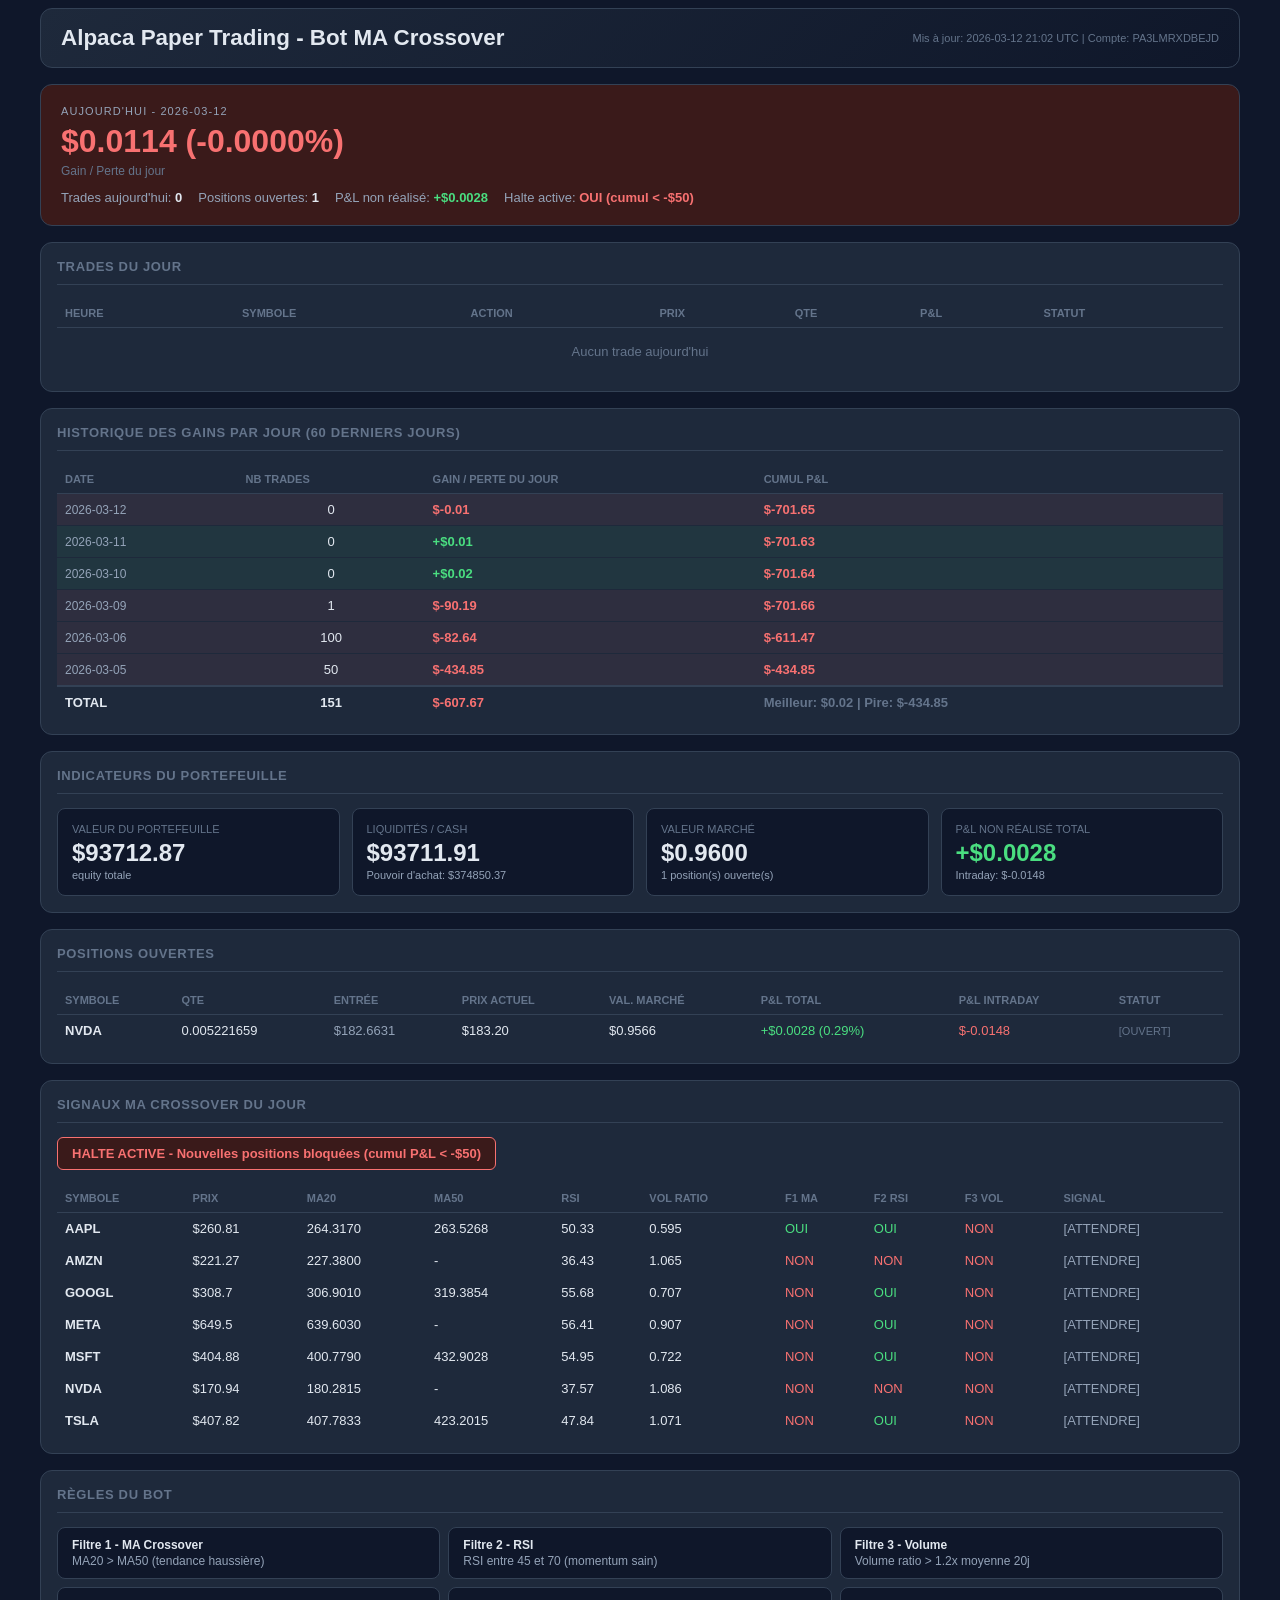
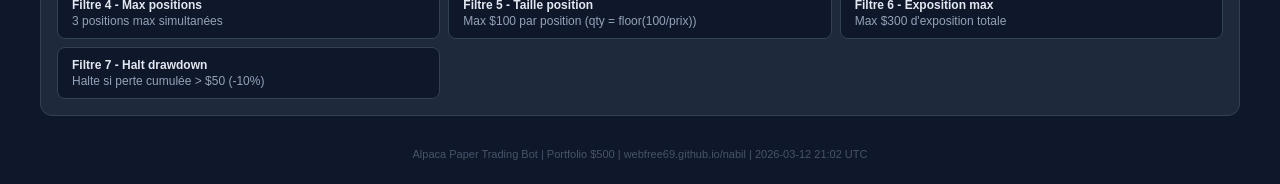
==== commit 24a21fb0: "Dashboard trades jour + historique gains + responsive definitif - 2026-03-12" ====
--- a/index.html
+++ b/index.html
@@ -2,317 +2,446 @@
 <html lang="fr">
 <head>
 <meta charset="UTF-8">
-<meta name="viewport" content="width=device-width,initial-scale=1">
-<title>Trading Bot - Alpaca Paper</title>
+<meta name="viewport" content="width=device-width,initial-scale=1.0">
+<title>Trading Bot - Alpaca Paper Trading</title>
 <style>
 *{box-sizing:border-box;margin:0;padding:0;}
-body{background:#0f172a;color:#f1f5f9;font-family:-apple-system,BlinkMacSystemFont,'Segoe UI',sans-serif;overflow-x:hidden;padding:0.5rem;}
+body{background:#0f172a;color:#e2e8f0;font-family:-apple-system,BlinkMacSystemFont,'Segoe UI',sans-serif;overflow-x:hidden;padding:0.5rem;}
+.container{max-width:1200px;margin:0 auto;}
+.header{background:linear-gradient(135deg,#1e293b,#0f172a);border:1px solid #334155;border-radius:12px;padding:16px 20px;margin-bottom:16px;display:flex;align-items:center;justify-content:space-between;flex-wrap:wrap;gap:8px;}
+.header h1{font-size:clamp(1rem,3vw,1.4rem);color:#e2e8f0;font-weight:700;}
+.header .timestamp{font-size:11px;color:#64748b;}
+.hero-card{border-radius:12px;padding:20px;margin-bottom:16px;background:#3a1a1a;border:1px solid #334155;}
+.hero-day-change{font-size:clamp(1.2rem,4vw,2rem);font-weight:800;color:#f87171;}
+.hero-meta{display:flex;flex-wrap:wrap;gap:16px;margin-top:12px;}
+.hero-meta-item{font-size:13px;color:#94a3b8;}
+.hero-meta-item span{color:#e2e8f0;font-weight:600;}
+.section{background:#1e293b;border:1px solid #334155;border-radius:12px;padding:16px;margin-bottom:16px;overflow-x:auto;}
+.section-title{font-size:13px;text-transform:uppercase;color:#64748b;letter-spacing:0.05em;border-bottom:1px solid #334155;padding-bottom:10px;margin-bottom:14px;font-weight:700;}
+.kpi-grid{display:grid;grid-template-columns:1fr;gap:12px;}
+@media(min-width:480px){.kpi-grid{grid-template-columns:1fr 1fr;}}
+@media(min-width:1024px){.kpi-grid{grid-template-columns:1fr 1fr 1fr 1fr;}}
+.kpi-card{background:#0f172a;border:1px solid #334155;border-radius:8px;padding:14px;}
+.kpi-label{font-size:11px;color:#64748b;text-transform:uppercase;margin-bottom:4px;}
+.kpi-value{font-size:clamp(1rem,2.5vw,1.5rem);font-weight:700;color:#e2e8f0;}
+.kpi-sub{font-size:11px;color:#94a3b8;margin-top:2px;}
 .mobile-card{display:block;}
 .desktop-table{display:none;}
-.kpi-grid{display:grid;grid-template-columns:1fr;gap:0.75rem;margin-bottom:1rem;}
-@media(min-width:480px){.kpi-grid{grid-template-columns:1fr 1fr;}}
-@media(min-width:768px){.mobile-card{display:none;}.desktop-table{display:table;}.kpi-grid{grid-template-columns:1fr 1fr;}}
-@media(min-width:1024px){.kpi-grid{grid-template-columns:repeat(4,1fr);}}
-.card{background:#1e293b;border-radius:10px;padding:1rem;border:1px solid #334155;}
-.section-title{font-size:0.8rem;color:#64748b;text-transform:uppercase;letter-spacing:0.05em;font-weight:700;margin-bottom:0.75rem;padding-bottom:0.5rem;border-bottom:1px solid #334155;}
-table{width:100%;border-collapse:collapse;font-size:0.875rem;}
-th{padding:0.75rem;text-align:left;color:#64748b;font-size:0.75rem;text-transform:uppercase;border-bottom:1px solid #334155;}
+@media(min-width:768px){.mobile-card{display:none;}.desktop-table{display:table;width:100%;border-collapse:collapse;font-size:13px;}}
+table{width:100%;border-collapse:collapse;font-size:13px;}
+th{text-align:left;padding:8px;color:#64748b;font-size:11px;text-transform:uppercase;border-bottom:1px solid #334155;}
+.halt-badge{background:#3a1a1a;border:1px solid #f87171;border-radius:6px;padding:8px 14px;color:#f87171;font-size:13px;font-weight:600;margin-bottom:14px;display:inline-block;}
+.rule-grid{display:grid;grid-template-columns:1fr;gap:8px;}
+@media(min-width:600px){.rule-grid{grid-template-columns:1fr 1fr;}}
+@media(min-width:900px){.rule-grid{grid-template-columns:1fr 1fr 1fr;}}
+.rule-card{background:#0f172a;border:1px solid #334155;border-radius:8px;padding:10px 14px;font-size:12px;color:#94a3b8;}
+.rule-card strong{color:#e2e8f0;display:block;margin-bottom:2px;}
+.footer{text-align:center;padding:16px;color:#475569;font-size:11px;}
 </style>
 </head>
 <body>
+<div class="container">
+
+<div class="header">
+  <h1>Alpaca Paper Trading - Bot MA Crossover</h1>
+  <div class="timestamp">Mis &agrave; jour: 2026-03-12 21:02 UTC | Compte: PA3LMRXDBEJD</div>
+</div>
 
 <!-- SECTION 1: AUJOURD'HUI -->
-<div style="background:#1a3a1a;border-radius:12px;padding:1.25rem;margin-bottom:1rem;border:2px solid #4ade8040;">
-  <div style="font-size:0.75rem;color:#64748b;text-transform:uppercase;letter-spacing:0.05em;margin-bottom:0.5rem;">Aujourd&apos;hui - 2026-03-11</div>
-  <div style="font-size:clamp(1.2rem,4vw,2rem);font-weight:800;color:#4ade80;">+$0.0052 (+0.000006%)</div>
-  <div style="margin-top:0.75rem;display:grid;grid-template-columns:repeat(3,1fr);gap:0.5rem;font-size:0.8rem;">
-    <div style="background:#0f172a40;border-radius:6px;padding:0.5rem;text-align:center;">
-      <div style="color:#64748b;">Trades</div>
-      <div style="color:#f1f5f9;font-weight:700;">0</div>
-    </div>
-    <div style="background:#0f172a40;border-radius:6px;padding:0.5rem;text-align:center;">
-      <div style="color:#64748b;">Positions</div>
-      <div style="color:#f1f5f9;font-weight:700;">1</div>
-    </div>
-    <div style="background:#0f172a40;border-radius:6px;padding:0.5rem;text-align:center;">
-      <div style="color:#64748b;">P&amp;L non-real.</div>
-      <div style="color:#4ade80;font-weight:700;">+0.0148$</div>
-    </div>
+<div class="hero-card">
+  <div style="font-size:11px;text-transform:uppercase;color:#94a3b8;margin-bottom:6px;letter-spacing:0.1em;">AUJOURD&apos;HUI - 2026-03-12</div>
+  <div class="hero-day-change">$0.0114 (-0.0000%)</div>
+  <div style="font-size:12px;color:#64748b;margin-top:4px;">Gain / Perte du jour</div>
+  <div class="hero-meta">
+    <div class="hero-meta-item">Trades aujourd&apos;hui: <span>0</span></div>
+    <div class="hero-meta-item">Positions ouvertes: <span>1</span></div>
+    <div class="hero-meta-item">P&amp;L non r&eacute;alis&eacute;: <span style="color:#4ade80;">+$0.0028</span></div>
+    <div class="hero-meta-item">Halte active: <span style="color:#f87171;">OUI (cumul &lt; -$50)</span></div>
   </div>
 </div>
 
 <!-- SECTION 2: TRADES DU JOUR -->
-<div class="card" style="margin-bottom:1rem;">
+<div class="section">
   <div class="section-title">Trades du jour</div>
-  <div class="mobile-card"><div style="padding:1rem;color:#94a3b8;text-align:center;">Aucun trade aujourd'hui</div></div>
-  <div class="desktop-table" style="overflow-x:auto;">
-    <table>
-      <thead><tr>
-        <th>Date/Heure</th><th>Symbole</th><th>Action</th><th>Prix</th><th>Qte</th><th>P&amp;L</th><th>Statut</th>
-      </tr></thead>
-      <tbody><tr><td colspan="7" style="padding:1rem;color:#94a3b8;text-align:center;">Aucun trade aujourd'hui</td></tr></tbody>
-    </table>
-  </div>
-</div>
-
-<!-- SECTION 3: HISTORIQUE GAINS -->
-<div class="card" style="margin-bottom:1rem;">
-  <div class="section-title">Historique des gains par jour</div>
-  <div class="mobile-card"><div style="background:rgba(74,222,128,0.07);border:1px solid #334155;border-radius:8px;padding:0.875rem;margin-bottom:0.5rem;">
-    <div style="display:flex;justify-content:space-between;margin-bottom:0.25rem;">
-      <span style="color:#94a3b8;font-size:0.85rem;">2026-03-11</span>
-      <span style="color:#4ade80;font-weight:700;">+0.01$</span>
-    </div>
-    <div style="display:grid;grid-template-columns:1fr 1fr;gap:0.25rem;font-size:0.8rem;">
-      <span style="color:#94a3b8;">Trades: 0</span>
-      <span style="color:#f87171;">Cumul: -701.63$</span>
-    </div>
-  </div><div style="background:rgba(74,222,128,0.07);border:1px solid #334155;border-radius:8px;padding:0.875rem;margin-bottom:0.5rem;">
-    <div style="display:flex;justify-content:space-between;margin-bottom:0.25rem;">
-      <span style="color:#94a3b8;font-size:0.85rem;">2026-03-10</span>
-      <span style="color:#4ade80;font-weight:700;">+0.02$</span>
-    </div>
-    <div style="display:grid;grid-template-columns:1fr 1fr;gap:0.25rem;font-size:0.8rem;">
-      <span style="color:#94a3b8;">Trades: 0</span>
-      <span style="color:#f87171;">Cumul: -701.64$</span>
-    </div>
-  </div><div style="background:rgba(248,113,113,0.07);border:1px solid #334155;border-radius:8px;padding:0.875rem;margin-bottom:0.5rem;">
-    <div style="display:flex;justify-content:space-between;margin-bottom:0.25rem;">
-      <span style="color:#94a3b8;font-size:0.85rem;">2026-03-09</span>
-      <span style="color:#f87171;font-weight:700;">-90.19$</span>
-    </div>
-    <div style="display:grid;grid-template-columns:1fr 1fr;gap:0.25rem;font-size:0.8rem;">
-      <span style="color:#94a3b8;">Trades: 1</span>
-      <span style="color:#f87171;">Cumul: -701.66$</span>
-    </div>
-  </div><div style="background:rgba(248,113,113,0.07);border:1px solid #334155;border-radius:8px;padding:0.875rem;margin-bottom:0.5rem;">
-    <div style="display:flex;justify-content:space-between;margin-bottom:0.25rem;">
-      <span style="color:#94a3b8;font-size:0.85rem;">2026-03-06</span>
-      <span style="color:#f87171;font-weight:700;">-82.64$</span>
-    </div>
-    <div style="display:grid;grid-template-columns:1fr 1fr;gap:0.25rem;font-size:0.8rem;">
-      <span style="color:#94a3b8;">Trades: 100</span>
-      <span style="color:#f87171;">Cumul: -611.47$</span>
-    </div>
-  </div><div style="background:rgba(248,113,113,0.07);border:1px solid #334155;border-radius:8px;padding:0.875rem;margin-bottom:0.5rem;">
-    <div style="display:flex;justify-content:space-between;margin-bottom:0.25rem;">
-      <span style="color:#94a3b8;font-size:0.85rem;">2026-03-05</span>
-      <span style="color:#f87171;font-weight:700;">-434.85$</span>
-    </div>
-    <div style="display:grid;grid-template-columns:1fr 1fr;gap:0.25rem;font-size:0.8rem;">
-      <span style="color:#94a3b8;">Trades: 50</span>
-      <span style="color:#f87171;">Cumul: -434.85$</span>
-    </div>
-  </div></div>
-  <div class="desktop-table" style="overflow-x:auto;">
-    <table>
-      <thead><tr><th>Date</th><th>Nb Trades</th><th>Gain/Perte du jour</th><th>Cumul</th></tr></thead>
-      <tbody>
-        <tr style="background:rgba(74,222,128,0.07);border-bottom:1px solid #334155;">
-    <td style="padding:0.75rem;color:#94a3b8;">2026-03-11</td>
-    <td style="padding:0.75rem;color:#f1f5f9;">0</td>
-    <td style="padding:0.75rem;color:#4ade80;font-weight:600;">+0.01$</td>
-    <td style="padding:0.75rem;color:#f87171;">-701.63$</td>
-  </tr><tr style="background:rgba(74,222,128,0.07);border-bottom:1px solid #334155;">
-    <td style="padding:0.75rem;color:#94a3b8;">2026-03-10</td>
-    <td style="padding:0.75rem;color:#f1f5f9;">0</td>
-    <td style="padding:0.75rem;color:#4ade80;font-weight:600;">+0.02$</td>
-    <td style="padding:0.75rem;color:#f87171;">-701.64$</td>
-  </tr><tr style="background:rgba(248,113,113,0.07);border-bottom:1px solid #334155;">
-    <td style="padding:0.75rem;color:#94a3b8;">2026-03-09</td>
-    <td style="padding:0.75rem;color:#f1f5f9;">1</td>
-    <td style="padding:0.75rem;color:#f87171;font-weight:600;">-90.19$</td>
-    <td style="padding:0.75rem;color:#f87171;">-701.66$</td>
-  </tr><tr style="background:rgba(248,113,113,0.07);border-bottom:1px solid #334155;">
-    <td style="padding:0.75rem;color:#94a3b8;">2026-03-06</td>
-    <td style="padding:0.75rem;color:#f1f5f9;">100</td>
-    <td style="padding:0.75rem;color:#f87171;font-weight:600;">-82.64$</td>
-    <td style="padding:0.75rem;color:#f87171;">-611.47$</td>
-  </tr><tr style="background:rgba(248,113,113,0.07);border-bottom:1px solid #334155;">
-    <td style="padding:0.75rem;color:#94a3b8;">2026-03-05</td>
-    <td style="padding:0.75rem;color:#f1f5f9;">50</td>
-    <td style="padding:0.75rem;color:#f87171;font-weight:600;">-434.85$</td>
-    <td style="padding:0.75rem;color:#f87171;">-434.85$</td>
-  </tr>
-        <tr style="border-top:2px solid #475569;background:#0f172a;">
-          <td style="padding:0.75rem;color:#64748b;font-weight:700;">TOTAL</td>
-          <td style="padding:0.75rem;color:#f1f5f9;font-weight:700;">151</td>
-          <td style="padding:0.75rem;color:#f87171;font-weight:700;">-607.65$</td>
-          <td style="padding:0.75rem;color:#94a3b8;">-</td>
-        </tr>
-        <tr style="background:#0f172a;">
-          <td style="padding:0.5rem;color:#64748b;font-size:0.8rem;" colspan="4">
-            Meilleur: <span style="color:#4ade80;">2026-03-10 (+0.02$)</span> &nbsp;|&nbsp;
-            Pire: <span style="color:#f87171;">2026-03-05 (-434.85$)</span>
-          </td>
-        </tr>
-      </tbody>
-    </table>
-  </div>
-  <div class="mobile-card" style="margin-top:0.75rem;padding:0.75rem;background:#0f172a;border-radius:6px;font-size:0.8rem;">
-    <div style="color:#64748b;">Total trades: <span style="color:#f1f5f9;">151</span> &nbsp; Total P&amp;L: <span style="color:#f87171;">-607.65$</span></div>
-    <div style="margin-top:0.25rem;">Meilleur: <span style="color:#4ade80;">2026-03-10 (+0.02$)</span></div>
-    <div>Pire: <span style="color:#f87171;">2026-03-05 (-434.85$)</span></div>
-  </div>
+  <!-- Mobile -->
+  <div class="mobile-card">
+    <div style="padding:16px;text-align:center;color:#64748b;background:#1e293b;border-radius:8px;margin-bottom:8px;">Aucun trade aujourd&apos;hui</div>
+  </div>
+  <!-- Desktop -->
+  <table class="desktop-table">
+    <thead><tr>
+      <th>Heure</th><th>Symbole</th><th>Action</th><th>Prix</th><th>Qte</th><th>P&amp;L</th><th>Statut</th>
+    </tr></thead>
+    <tbody><tr><td colspan="7" style="padding:16px;text-align:center;color:#64748b;">Aucun trade aujourd&apos;hui</td></tr></tbody>
+  </table>
+</div>
+
+<!-- SECTION 3: HISTORIQUE DES GAINS PAR JOUR -->
+<div class="section">
+  <div class="section-title">Historique des gains par jour (60 derniers jours)</div>
+  <!-- Mobile -->
+  <div class="mobile-card">
+    <div style="background:rgba(248,113,113,0.07);border-radius:8px;padding:10px;margin-bottom:6px;border:1px solid #1e293b;">
+    <div style="display:flex;justify-content:space-between;align-items:center;margin-bottom:4px;">
+      <span style="color:#94a3b8;font-size:12px;">2026-03-12</span>
+      <span style="color:#f87171;font-weight:700;font-size:14px;">$-0.01</span>
+    </div>
+    <div style="display:grid;grid-template-columns:1fr 1fr;gap:2px;font-size:11px;">
+      <span style="color:#64748b;">Nb Trades:</span><span style="color:#e2e8f0;">0</span>
+      <span style="color:#64748b;">Cumul:</span><span style="color:#f87171;">$-701.65</span>
+    </div>
+  </div><div style="background:rgba(74,222,128,0.07);border-radius:8px;padding:10px;margin-bottom:6px;border:1px solid #1e293b;">
+    <div style="display:flex;justify-content:space-between;align-items:center;margin-bottom:4px;">
+      <span style="color:#94a3b8;font-size:12px;">2026-03-11</span>
+      <span style="color:#4ade80;font-weight:700;font-size:14px;">+$0.01</span>
+    </div>
+    <div style="display:grid;grid-template-columns:1fr 1fr;gap:2px;font-size:11px;">
+      <span style="color:#64748b;">Nb Trades:</span><span style="color:#e2e8f0;">0</span>
+      <span style="color:#64748b;">Cumul:</span><span style="color:#f87171;">$-701.63</span>
+    </div>
+  </div><div style="background:rgba(74,222,128,0.07);border-radius:8px;padding:10px;margin-bottom:6px;border:1px solid #1e293b;">
+    <div style="display:flex;justify-content:space-between;align-items:center;margin-bottom:4px;">
+      <span style="color:#94a3b8;font-size:12px;">2026-03-10</span>
+      <span style="color:#4ade80;font-weight:700;font-size:14px;">+$0.02</span>
+    </div>
+    <div style="display:grid;grid-template-columns:1fr 1fr;gap:2px;font-size:11px;">
+      <span style="color:#64748b;">Nb Trades:</span><span style="color:#e2e8f0;">0</span>
+      <span style="color:#64748b;">Cumul:</span><span style="color:#f87171;">$-701.64</span>
+    </div>
+  </div><div style="background:rgba(248,113,113,0.07);border-radius:8px;padding:10px;margin-bottom:6px;border:1px solid #1e293b;">
+    <div style="display:flex;justify-content:space-between;align-items:center;margin-bottom:4px;">
+      <span style="color:#94a3b8;font-size:12px;">2026-03-09</span>
+      <span style="color:#f87171;font-weight:700;font-size:14px;">$-90.19</span>
+    </div>
+    <div style="display:grid;grid-template-columns:1fr 1fr;gap:2px;font-size:11px;">
+      <span style="color:#64748b;">Nb Trades:</span><span style="color:#e2e8f0;">1</span>
+      <span style="color:#64748b;">Cumul:</span><span style="color:#f87171;">$-701.66</span>
+    </div>
+  </div><div style="background:rgba(248,113,113,0.07);border-radius:8px;padding:10px;margin-bottom:6px;border:1px solid #1e293b;">
+    <div style="display:flex;justify-content:space-between;align-items:center;margin-bottom:4px;">
+      <span style="color:#94a3b8;font-size:12px;">2026-03-06</span>
+      <span style="color:#f87171;font-weight:700;font-size:14px;">$-82.64</span>
+    </div>
+    <div style="display:grid;grid-template-columns:1fr 1fr;gap:2px;font-size:11px;">
+      <span style="color:#64748b;">Nb Trades:</span><span style="color:#e2e8f0;">100</span>
+      <span style="color:#64748b;">Cumul:</span><span style="color:#f87171;">$-611.47</span>
+    </div>
+  </div><div style="background:rgba(248,113,113,0.07);border-radius:8px;padding:10px;margin-bottom:6px;border:1px solid #1e293b;">
+    <div style="display:flex;justify-content:space-between;align-items:center;margin-bottom:4px;">
+      <span style="color:#94a3b8;font-size:12px;">2026-03-05</span>
+      <span style="color:#f87171;font-weight:700;font-size:14px;">$-434.85</span>
+    </div>
+    <div style="display:grid;grid-template-columns:1fr 1fr;gap:2px;font-size:11px;">
+      <span style="color:#64748b;">Nb Trades:</span><span style="color:#e2e8f0;">50</span>
+      <span style="color:#64748b;">Cumul:</span><span style="color:#f87171;">$-434.85</span>
+    </div>
+  </div>
+  </div>
+  <!-- Desktop -->
+  <table class="desktop-table">
+    <thead><tr>
+      <th>Date</th><th>Nb Trades</th><th>Gain / Perte du jour</th><th>Cumul P&amp;L</th>
+    </tr></thead>
+    <tbody><tr style="background:rgba(248,113,113,0.07);border-bottom:1px solid #1e293b;">
+    <td style="padding:8px;color:#94a3b8;font-size:12px;">2026-03-12</td>
+    <td style="padding:8px;text-align:center;color:#e2e8f0;">0</td>
+    <td style="padding:8px;color:#f87171;font-weight:600;">$-0.01</td>
+    <td style="padding:8px;color:#f87171;font-weight:600;">$-701.65</td>
+  </tr><tr style="background:rgba(74,222,128,0.07);border-bottom:1px solid #1e293b;">
+    <td style="padding:8px;color:#94a3b8;font-size:12px;">2026-03-11</td>
+    <td style="padding:8px;text-align:center;color:#e2e8f0;">0</td>
+    <td style="padding:8px;color:#4ade80;font-weight:600;">+$0.01</td>
+    <td style="padding:8px;color:#f87171;font-weight:600;">$-701.63</td>
+  </tr><tr style="background:rgba(74,222,128,0.07);border-bottom:1px solid #1e293b;">
+    <td style="padding:8px;color:#94a3b8;font-size:12px;">2026-03-10</td>
+    <td style="padding:8px;text-align:center;color:#e2e8f0;">0</td>
+    <td style="padding:8px;color:#4ade80;font-weight:600;">+$0.02</td>
+    <td style="padding:8px;color:#f87171;font-weight:600;">$-701.64</td>
+  </tr><tr style="background:rgba(248,113,113,0.07);border-bottom:1px solid #1e293b;">
+    <td style="padding:8px;color:#94a3b8;font-size:12px;">2026-03-09</td>
+    <td style="padding:8px;text-align:center;color:#e2e8f0;">1</td>
+    <td style="padding:8px;color:#f87171;font-weight:600;">$-90.19</td>
+    <td style="padding:8px;color:#f87171;font-weight:600;">$-701.66</td>
+  </tr><tr style="background:rgba(248,113,113,0.07);border-bottom:1px solid #1e293b;">
+    <td style="padding:8px;color:#94a3b8;font-size:12px;">2026-03-06</td>
+    <td style="padding:8px;text-align:center;color:#e2e8f0;">100</td>
+    <td style="padding:8px;color:#f87171;font-weight:600;">$-82.64</td>
+    <td style="padding:8px;color:#f87171;font-weight:600;">$-611.47</td>
+  </tr><tr style="background:rgba(248,113,113,0.07);border-bottom:1px solid #1e293b;">
+    <td style="padding:8px;color:#94a3b8;font-size:12px;">2026-03-05</td>
+    <td style="padding:8px;text-align:center;color:#e2e8f0;">50</td>
+    <td style="padding:8px;color:#f87171;font-weight:600;">$-434.85</td>
+    <td style="padding:8px;color:#f87171;font-weight:600;">$-434.85</td>
+  </tr><tr style="background:#1e293b;border-top:2px solid #334155;font-weight:700;">
+  <td style="padding:8px;color:#e2e8f0;">TOTAL</td>
+  <td style="padding:8px;text-align:center;color:#e2e8f0;">151</td>
+  <td style="padding:8px;color:#f87171;">$-607.67</td>
+  <td style="padding:8px;color:#64748b;">Meilleur: $0.02 | Pire: $-434.85</td>
+</tr></tbody>
+  </table>
 </div>
 
 <!-- SECTION 4: KPI GRID -->
-<div class="kpi-grid" style="margin-bottom:1rem;">
-  <div class="card">
-    <div class="section-title">Valeur du portefeuille</div>
-    <div style="font-size:1.5rem;font-weight:800;color:#f1f5f9;">$93712.88</div>
-    <div style="color:#64748b;font-size:0.75rem;margin-top:0.25rem;">Equity: $93712.88</div>
-  </div>
-  <div class="card">
-    <div class="section-title">Liquidites</div>
-    <div style="font-size:1.25rem;font-weight:700;color:#f1f5f9;">$93711.91</div>
-    <div style="color:#64748b;font-size:0.75rem;margin-top:0.25rem;">Buying power: $374850.34</div>
-  </div>
-  <div class="card">
-    <div class="section-title">Valeur marche</div>
-    <div style="font-size:1.25rem;font-weight:700;color:#f1f5f9;">$0.9700</div>
-    <div style="color:#64748b;font-size:0.75rem;margin-top:0.25rem;">1 position(s) ouverte(s)</div>
-  </div>
-  <div class="card">
-    <div class="section-title">P&amp;L non-realise</div>
-    <div style="font-size:1.25rem;font-weight:700;color:#4ade80;">+0.0148$</div>
-    <div style="color:#64748b;font-size:0.75rem;margin-top:0.25rem;">Toutes positions</div>
+<div class="section">
+  <div class="section-title">Indicateurs du portefeuille</div>
+  <div class="kpi-grid">
+    <div class="kpi-card">
+      <div class="kpi-label">Valeur du portefeuille</div>
+      <div class="kpi-value">$93712.87</div>
+      <div class="kpi-sub">equity totale</div>
+    </div>
+    <div class="kpi-card">
+      <div class="kpi-label">Liquidit&eacute;s / Cash</div>
+      <div class="kpi-value">$93711.91</div>
+      <div class="kpi-sub">Pouvoir d&apos;achat: $374850.37</div>
+    </div>
+    <div class="kpi-card">
+      <div class="kpi-label">Valeur march&eacute;</div>
+      <div class="kpi-value">$0.9600</div>
+      <div class="kpi-sub">1 position(s) ouverte(s)</div>
+    </div>
+    <div class="kpi-card">
+      <div class="kpi-label">P&amp;L non r&eacute;alis&eacute; total</div>
+      <div class="kpi-value" style="color:#4ade80;">+$0.0028</div>
+      <div class="kpi-sub">Intraday: $-0.0148</div>
+    </div>
   </div>
 </div>
 
 <!-- SECTION 5: POSITIONS OUVERTES -->
-<div class="card" style="margin-bottom:1rem;">
+<div class="section">
   <div class="section-title">Positions ouvertes</div>
-  <div class="mobile-card"><div style="background:#1e293b;border:1px solid #334155;border-radius:8px;padding:0.875rem;margin-bottom:0.5rem;">
-      <div style="display:flex;justify-content:space-between;margin-bottom:0.5rem;">
-        <span style="font-weight:700;font-size:1rem;color:#f1f5f9;">NVDA</span>
-        <span style="color:#4ade80;font-weight:700;">+0.0148$ (1.55%)</span>
+  <!-- Mobile -->
+  <div class="mobile-card">
+    <div style="background:#1e293b;border-radius:8px;padding:12px;margin-bottom:8px;">
+      <div style="display:flex;justify-content:space-between;align-items:center;margin-bottom:8px;">
+        <span style="font-weight:700;font-size:16px;color:#e2e8f0;">NVDA</span>
+        <span style="color:#4ade80;font-weight:700;">0.29%</span>
       </div>
-      <div style="display:grid;grid-template-columns:1fr 1fr;gap:0.25rem;font-size:0.8rem;color:#94a3b8;">
-        <span>Qte: 0.005221659</span><span>Entree: $182.66</span>
-        <span>Actuel: $185.50</span><span>Val. marche: $0.9686</span>
-        <span>P&amp;L intraday: $0.0038</span>
+      <div style="display:grid;grid-template-columns:1fr 1fr;gap:4px;font-size:12px;">
+        <span style="color:#64748b;">Qte:</span><span style="color:#e2e8f0;">0.005221659</span>
+        <span style="color:#64748b;">Entree:</span><span style="color:#94a3b8;">$182.6631</span>
+        <span style="color:#64748b;">Prix actuel:</span><span style="color:#e2e8f0;">$183.20</span>
+        <span style="color:#64748b;">Val. marche:</span><span style="color:#e2e8f0;">$0.9566</span>
+        <span style="color:#64748b;">P&amp;L total:</span><span style="color:#4ade80;">+$0.0028</span>
+        <span style="color:#64748b;">P&amp;L intraday:</span><span style="color:#f87171;">$-0.0148</span>
       </div>
-    </div></div>
-  <div class="desktop-table" style="overflow-x:auto;">
-    <table>
-      <thead><tr>
-        <th>Symbole</th><th>Qte</th><th>Entree</th><th>Actuel</th><th>Val. marche</th><th>P&amp;L total</th><th>P&amp;L intraday</th>
-      </tr></thead>
-      <tbody><tr style="border-bottom:1px solid #334155;">
-      <td style="padding:0.75rem;font-weight:700;color:#f1f5f9;">NVDA</td>
-      <td style="padding:0.75rem;color:#f1f5f9;">0.005221659</td>
-      <td style="padding:0.75rem;color:#94a3b8;">$182.66</td>
-      <td style="padding:0.75rem;color:#f1f5f9;">$185.50</td>
-      <td style="padding:0.75rem;color:#f1f5f9;">$0.9686</td>
-      <td style="padding:0.75rem;color:#4ade80;">$0.0148</td>
-      <td style="padding:0.75rem;color:#4ade80;">$0.0038</td>
+    </div>
+  </div>
+  <!-- Desktop -->
+  <table class="desktop-table">
+    <thead><tr>
+      <th>Symbole</th><th>Qte</th><th>Entr&eacute;e</th><th>Prix actuel</th><th>Val. march&eacute;</th><th>P&amp;L total</th><th>P&amp;L intraday</th><th>Statut</th>
+    </tr></thead>
+    <tbody><tr style="border-bottom:1px solid #1e293b;">
+      <td style="padding:8px;font-weight:700;color:#e2e8f0;">NVDA</td>
+      <td style="padding:8px;color:#e2e8f0;">0.005221659</td>
+      <td style="padding:8px;color:#94a3b8;">$182.6631</td>
+      <td style="padding:8px;color:#e2e8f0;">$183.20</td>
+      <td style="padding:8px;color:#e2e8f0;">$0.9566</td>
+      <td style="padding:8px;color:#4ade80;">+$0.0028 (0.29%)</td>
+      <td style="padding:8px;color:#f87171;">$-0.0148</td>
+      <td style="padding:8px;font-size:11px;color:#64748b;">[OUVERT]</td>
     </tr></tbody>
-    </table>
-  </div>
-</div>
-
-<!-- SECTION 5b: SIGNAUX MA -->
-<div class="card" style="margin-bottom:1rem;">
-  <div class="section-title">Signaux MA - 2026-03-11</div>
-  <div style="overflow-x:auto;">
-    <table>
-      <thead><tr>
-        <th>Sym</th><th>Prix</th><th>MA20</th><th>MA50</th><th>RSI</th><th>Vol.Ratio</th><th>Signal</th>
-      </tr></thead>
-      <tbody><tr style="border-bottom:1px solid #334155;">
-    <td style="padding:0.5rem;font-weight:700;color:#f1f5f9;">AAPL</td>
-    <td style="padding:0.5rem;color:#f1f5f9;">$260.81</td>
-    <td style="padding:0.5rem;color:#4ade80;">264.31</td>
-    <td style="padding:0.5rem;color:#4ade80;">263.50</td>
-    <td style="padding:0.5rem;color:#4ade80;">50.4</td>
-    <td style="padding:0.5rem;color:#f87171;">0.47</td>
-    <td style="padding:0.5rem;color:#94a3b8;font-weight:700;">[WAIT]</td>
-  </tr><tr style="border-bottom:1px solid #334155;">
-    <td style="padding:0.5rem;font-weight:700;color:#f1f5f9;">AMZN</td>
-    <td style="padding:0.5rem;color:#f1f5f9;">$212.63</td>
-    <td style="padding:0.5rem;color:#f87171;">208.61</td>
-    <td style="padding:0.5rem;color:#f87171;">224.24</td>
-    <td style="padding:0.5rem;color:#4ade80;">59.3</td>
-    <td style="padding:0.5rem;color:#f87171;">0.66</td>
-    <td style="padding:0.5rem;color:#94a3b8;font-weight:700;">[WAIT]</td>
-  </tr><tr style="border-bottom:1px solid #334155;">
-    <td style="padding:0.5rem;font-weight:700;color:#f1f5f9;">GOOGL</td>
-    <td style="padding:0.5rem;color:#f1f5f9;">$308.65</td>
-    <td style="padding:0.5rem;color:#f87171;">306.88</td>
-    <td style="padding:0.5rem;color:#f87171;">319.40</td>
-    <td style="padding:0.5rem;color:#4ade80;">55.7</td>
-    <td style="padding:0.5rem;color:#f87171;">0.67</td>
-    <td style="padding:0.5rem;color:#94a3b8;font-weight:700;">[WAIT]</td>
-  </tr><tr style="border-bottom:1px solid #334155;">
-    <td style="padding:0.5rem;font-weight:700;color:#f1f5f9;">META</td>
-    <td style="padding:0.5rem;color:#f1f5f9;">$654.73</td>
-    <td style="padding:0.5rem;color:#f87171;">650.76</td>
-    <td style="padding:0.5rem;color:#f87171;">655.69</td>
-    <td style="padding:0.5rem;color:#4ade80;">54.6</td>
-    <td style="padding:0.5rem;color:#f87171;">0.55</td>
-    <td style="padding:0.5rem;color:#94a3b8;font-weight:700;">[WAIT]</td>
-  </tr><tr style="border-bottom:1px solid #334155;">
-    <td style="padding:0.5rem;font-weight:700;color:#f1f5f9;">MSFT</td>
-    <td style="padding:0.5rem;color:#f1f5f9;">$404.81</td>
-    <td style="padding:0.5rem;color:#f87171;">400.74</td>
-    <td style="padding:0.5rem;color:#f87171;">432.87</td>
-    <td style="padding:0.5rem;color:#4ade80;">54.9</td>
-    <td style="padding:0.5rem;color:#f87171;">0.49</td>
-    <td style="padding:0.5rem;color:#94a3b8;font-weight:700;">[WAIT]</td>
-  </tr><tr style="border-bottom:1px solid #334155;">
-    <td style="padding:0.5rem;font-weight:700;color:#f1f5f9;">NVDA</td>
-    <td style="padding:0.5rem;color:#f1f5f9;">$186.01</td>
-    <td style="padding:0.5rem;color:#f87171;">185.62</td>
-    <td style="padding:0.5rem;color:#f87171;">185.70</td>
-    <td style="padding:0.5rem;color:#4ade80;">48.2</td>
-    <td style="padding:0.5rem;color:#f87171;">0.64</td>
-    <td style="padding:0.5rem;color:#94a3b8;font-weight:700;">[WAIT]</td>
-  </tr><tr style="border-bottom:1px solid #334155;">
-    <td style="padding:0.5rem;font-weight:700;color:#f1f5f9;">TSLA</td>
-    <td style="padding:0.5rem;color:#f1f5f9;">$407.84</td>
-    <td style="padding:0.5rem;color:#f87171;">407.78</td>
-    <td style="padding:0.5rem;color:#f87171;">423.16</td>
-    <td style="padding:0.5rem;color:#4ade80;">47.9</td>
-    <td style="padding:0.5rem;color:#f87171;">0.91</td>
-    <td style="padding:0.5rem;color:#94a3b8;font-weight:700;">[WAIT]</td>
+  </table>
+</div>
+
+<!-- SECTION 5b: SIGNAUX MA CROSSOVER -->
+<div class="section">
+  <div class="section-title">Signaux MA Crossover du jour</div>
+  <div class="halt-badge">HALTE ACTIVE - Nouvelles positions bloqu&eacute;es (cumul P&amp;L &lt; -$50)</div>
+  <!-- Mobile signal cards -->
+  <div class="mobile-card">
+    <div style="background:#0f172a;border:1px solid #334155;border-radius:8px;padding:10px;margin-bottom:8px;">
+        <div style="display:flex;justify-content:space-between;margin-bottom:6px;">
+          <span style="font-weight:700;color:#e2e8f0;">AAPL</span><span style="color:#64748b;">[ATTENDRE]</span>
+        </div>
+        <div style="display:grid;grid-template-columns:1fr 1fr;gap:2px;font-size:11px;">
+          <span style="color:#64748b;">Prix:</span><span style="color:#e2e8f0;">$260.81</span>
+          <span style="color:#64748b;">MA20:</span><span style="color:#e2e8f0;">264.3170</span>
+          <span style="color:#64748b;">MA50:</span><span style="color:#e2e8f0;">263.5268</span>
+          <span style="color:#64748b;">RSI:</span><span style="color:#e2e8f0;">50.33</span>
+          <span style="color:#64748b;">Vol Ratio:</span><span style="color:#e2e8f0;">0.595</span>
+          <span style="color:#64748b;">Qty max:</span><span style="color:#e2e8f0;">0</span>
+        </div>
+      </div><div style="background:#0f172a;border:1px solid #334155;border-radius:8px;padding:10px;margin-bottom:8px;">
+        <div style="display:flex;justify-content:space-between;margin-bottom:6px;">
+          <span style="font-weight:700;color:#e2e8f0;">AMZN</span><span style="color:#64748b;">[ATTENDRE]</span>
+        </div>
+        <div style="display:grid;grid-template-columns:1fr 1fr;gap:2px;font-size:11px;">
+          <span style="color:#64748b;">Prix:</span><span style="color:#e2e8f0;">$221.27</span>
+          <span style="color:#64748b;">MA20:</span><span style="color:#e2e8f0;">227.3800</span>
+          <span style="color:#64748b;">MA50:</span><span style="color:#e2e8f0;">-</span>
+          <span style="color:#64748b;">RSI:</span><span style="color:#e2e8f0;">36.43</span>
+          <span style="color:#64748b;">Vol Ratio:</span><span style="color:#e2e8f0;">1.065</span>
+          <span style="color:#64748b;">Qty max:</span><span style="color:#e2e8f0;">0</span>
+        </div>
+      </div><div style="background:#0f172a;border:1px solid #334155;border-radius:8px;padding:10px;margin-bottom:8px;">
+        <div style="display:flex;justify-content:space-between;margin-bottom:6px;">
+          <span style="font-weight:700;color:#e2e8f0;">GOOGL</span><span style="color:#64748b;">[ATTENDRE]</span>
+        </div>
+        <div style="display:grid;grid-template-columns:1fr 1fr;gap:2px;font-size:11px;">
+          <span style="color:#64748b;">Prix:</span><span style="color:#e2e8f0;">$308.7</span>
+          <span style="color:#64748b;">MA20:</span><span style="color:#e2e8f0;">306.9010</span>
+          <span style="color:#64748b;">MA50:</span><span style="color:#e2e8f0;">319.3854</span>
+          <span style="color:#64748b;">RSI:</span><span style="color:#e2e8f0;">55.68</span>
+          <span style="color:#64748b;">Vol Ratio:</span><span style="color:#e2e8f0;">0.707</span>
+          <span style="color:#64748b;">Qty max:</span><span style="color:#e2e8f0;">0</span>
+        </div>
+      </div><div style="background:#0f172a;border:1px solid #334155;border-radius:8px;padding:10px;margin-bottom:8px;">
+        <div style="display:flex;justify-content:space-between;margin-bottom:6px;">
+          <span style="font-weight:700;color:#e2e8f0;">META</span><span style="color:#64748b;">[ATTENDRE]</span>
+        </div>
+        <div style="display:grid;grid-template-columns:1fr 1fr;gap:2px;font-size:11px;">
+          <span style="color:#64748b;">Prix:</span><span style="color:#e2e8f0;">$649.5</span>
+          <span style="color:#64748b;">MA20:</span><span style="color:#e2e8f0;">639.6030</span>
+          <span style="color:#64748b;">MA50:</span><span style="color:#e2e8f0;">-</span>
+          <span style="color:#64748b;">RSI:</span><span style="color:#e2e8f0;">56.41</span>
+          <span style="color:#64748b;">Vol Ratio:</span><span style="color:#e2e8f0;">0.907</span>
+          <span style="color:#64748b;">Qty max:</span><span style="color:#e2e8f0;">0</span>
+        </div>
+      </div><div style="background:#0f172a;border:1px solid #334155;border-radius:8px;padding:10px;margin-bottom:8px;">
+        <div style="display:flex;justify-content:space-between;margin-bottom:6px;">
+          <span style="font-weight:700;color:#e2e8f0;">MSFT</span><span style="color:#64748b;">[ATTENDRE]</span>
+        </div>
+        <div style="display:grid;grid-template-columns:1fr 1fr;gap:2px;font-size:11px;">
+          <span style="color:#64748b;">Prix:</span><span style="color:#e2e8f0;">$404.88</span>
+          <span style="color:#64748b;">MA20:</span><span style="color:#e2e8f0;">400.7790</span>
+          <span style="color:#64748b;">MA50:</span><span style="color:#e2e8f0;">432.9028</span>
+          <span style="color:#64748b;">RSI:</span><span style="color:#e2e8f0;">54.95</span>
+          <span style="color:#64748b;">Vol Ratio:</span><span style="color:#e2e8f0;">0.722</span>
+          <span style="color:#64748b;">Qty max:</span><span style="color:#e2e8f0;">0</span>
+        </div>
+      </div><div style="background:#0f172a;border:1px solid #334155;border-radius:8px;padding:10px;margin-bottom:8px;">
+        <div style="display:flex;justify-content:space-between;margin-bottom:6px;">
+          <span style="font-weight:700;color:#e2e8f0;">NVDA</span><span style="color:#64748b;">[ATTENDRE]</span>
+        </div>
+        <div style="display:grid;grid-template-columns:1fr 1fr;gap:2px;font-size:11px;">
+          <span style="color:#64748b;">Prix:</span><span style="color:#e2e8f0;">$170.94</span>
+          <span style="color:#64748b;">MA20:</span><span style="color:#e2e8f0;">180.2815</span>
+          <span style="color:#64748b;">MA50:</span><span style="color:#e2e8f0;">-</span>
+          <span style="color:#64748b;">RSI:</span><span style="color:#e2e8f0;">37.57</span>
+          <span style="color:#64748b;">Vol Ratio:</span><span style="color:#e2e8f0;">1.086</span>
+          <span style="color:#64748b;">Qty max:</span><span style="color:#e2e8f0;">0</span>
+        </div>
+      </div><div style="background:#0f172a;border:1px solid #334155;border-radius:8px;padding:10px;margin-bottom:8px;">
+        <div style="display:flex;justify-content:space-between;margin-bottom:6px;">
+          <span style="font-weight:700;color:#e2e8f0;">TSLA</span><span style="color:#64748b;">[ATTENDRE]</span>
+        </div>
+        <div style="display:grid;grid-template-columns:1fr 1fr;gap:2px;font-size:11px;">
+          <span style="color:#64748b;">Prix:</span><span style="color:#e2e8f0;">$407.82</span>
+          <span style="color:#64748b;">MA20:</span><span style="color:#e2e8f0;">407.7833</span>
+          <span style="color:#64748b;">MA50:</span><span style="color:#e2e8f0;">423.2015</span>
+          <span style="color:#64748b;">RSI:</span><span style="color:#e2e8f0;">47.84</span>
+          <span style="color:#64748b;">Vol Ratio:</span><span style="color:#e2e8f0;">1.071</span>
+          <span style="color:#64748b;">Qty max:</span><span style="color:#e2e8f0;">0</span>
+        </div>
+      </div>
+  </div>
+  <!-- Desktop signals table -->
+  <table class="desktop-table">
+    <thead><tr>
+      <th>Symbole</th><th>Prix</th><th>MA20</th><th>MA50</th><th>RSI</th><th>Vol Ratio</th><th>F1 MA</th><th>F2 RSI</th><th>F3 Vol</th><th>Signal</th>
+    </tr></thead>
+    <tbody><tr style="border-bottom:1px solid #1e293b;">
+    <td style="padding:8px;font-weight:700;color:#e2e8f0;">AAPL</td>
+    <td style="padding:8px;color:#e2e8f0;">$260.81</td>
+    <td style="padding:8px;color:#e2e8f0;">264.3170</td>
+    <td style="padding:8px;color:#e2e8f0;">263.5268</td>
+    <td style="padding:8px;color:#e2e8f0;">50.33</td>
+    <td style="padding:8px;color:#e2e8f0;">0.595</td>
+    <td style="padding:8px;color:#4ade80;">OUI</td>
+    <td style="padding:8px;color:#4ade80;">OUI</td>
+    <td style="padding:8px;color:#f87171;">NON</td>
+    <td style="padding:8px;"><span style="color:#94a3b8;">[ATTENDRE]</span></td>
+  </tr><tr style="border-bottom:1px solid #1e293b;">
+    <td style="padding:8px;font-weight:700;color:#e2e8f0;">AMZN</td>
+    <td style="padding:8px;color:#e2e8f0;">$221.27</td>
+    <td style="padding:8px;color:#e2e8f0;">227.3800</td>
+    <td style="padding:8px;color:#e2e8f0;">-</td>
+    <td style="padding:8px;color:#e2e8f0;">36.43</td>
+    <td style="padding:8px;color:#e2e8f0;">1.065</td>
+    <td style="padding:8px;color:#f87171;">NON</td>
+    <td style="padding:8px;color:#f87171;">NON</td>
+    <td style="padding:8px;color:#f87171;">NON</td>
+    <td style="padding:8px;"><span style="color:#94a3b8;">[ATTENDRE]</span></td>
+  </tr><tr style="border-bottom:1px solid #1e293b;">
+    <td style="padding:8px;font-weight:700;color:#e2e8f0;">GOOGL</td>
+    <td style="padding:8px;color:#e2e8f0;">$308.7</td>
+    <td style="padding:8px;color:#e2e8f0;">306.9010</td>
+    <td style="padding:8px;color:#e2e8f0;">319.3854</td>
+    <td style="padding:8px;color:#e2e8f0;">55.68</td>
+    <td style="padding:8px;color:#e2e8f0;">0.707</td>
+    <td style="padding:8px;color:#f87171;">NON</td>
+    <td style="padding:8px;color:#4ade80;">OUI</td>
+    <td style="padding:8px;color:#f87171;">NON</td>
+    <td style="padding:8px;"><span style="color:#94a3b8;">[ATTENDRE]</span></td>
+  </tr><tr style="border-bottom:1px solid #1e293b;">
+    <td style="padding:8px;font-weight:700;color:#e2e8f0;">META</td>
+    <td style="padding:8px;color:#e2e8f0;">$649.5</td>
+    <td style="padding:8px;color:#e2e8f0;">639.6030</td>
+    <td style="padding:8px;color:#e2e8f0;">-</td>
+    <td style="padding:8px;color:#e2e8f0;">56.41</td>
+    <td style="padding:8px;color:#e2e8f0;">0.907</td>
+    <td style="padding:8px;color:#f87171;">NON</td>
+    <td style="padding:8px;color:#4ade80;">OUI</td>
+    <td style="padding:8px;color:#f87171;">NON</td>
+    <td style="padding:8px;"><span style="color:#94a3b8;">[ATTENDRE]</span></td>
+  </tr><tr style="border-bottom:1px solid #1e293b;">
+    <td style="padding:8px;font-weight:700;color:#e2e8f0;">MSFT</td>
+    <td style="padding:8px;color:#e2e8f0;">$404.88</td>
+    <td style="padding:8px;color:#e2e8f0;">400.7790</td>
+    <td style="padding:8px;color:#e2e8f0;">432.9028</td>
+    <td style="padding:8px;color:#e2e8f0;">54.95</td>
+    <td style="padding:8px;color:#e2e8f0;">0.722</td>
+    <td style="padding:8px;color:#f87171;">NON</td>
+    <td style="padding:8px;color:#4ade80;">OUI</td>
+    <td style="padding:8px;color:#f87171;">NON</td>
+    <td style="padding:8px;"><span style="color:#94a3b8;">[ATTENDRE]</span></td>
+  </tr><tr style="border-bottom:1px solid #1e293b;">
+    <td style="padding:8px;font-weight:700;color:#e2e8f0;">NVDA</td>
+    <td style="padding:8px;color:#e2e8f0;">$170.94</td>
+    <td style="padding:8px;color:#e2e8f0;">180.2815</td>
+    <td style="padding:8px;color:#e2e8f0;">-</td>
+    <td style="padding:8px;color:#e2e8f0;">37.57</td>
+    <td style="padding:8px;color:#e2e8f0;">1.086</td>
+    <td style="padding:8px;color:#f87171;">NON</td>
+    <td style="padding:8px;color:#f87171;">NON</td>
+    <td style="padding:8px;color:#f87171;">NON</td>
+    <td style="padding:8px;"><span style="color:#94a3b8;">[ATTENDRE]</span></td>
+  </tr><tr style="border-bottom:1px solid #1e293b;">
+    <td style="padding:8px;font-weight:700;color:#e2e8f0;">TSLA</td>
+    <td style="padding:8px;color:#e2e8f0;">$407.82</td>
+    <td style="padding:8px;color:#e2e8f0;">407.7833</td>
+    <td style="padding:8px;color:#e2e8f0;">423.2015</td>
+    <td style="padding:8px;color:#e2e8f0;">47.84</td>
+    <td style="padding:8px;color:#e2e8f0;">1.071</td>
+    <td style="padding:8px;color:#f87171;">NON</td>
+    <td style="padding:8px;color:#4ade80;">OUI</td>
+    <td style="padding:8px;color:#f87171;">NON</td>
+    <td style="padding:8px;"><span style="color:#94a3b8;">[ATTENDRE]</span></td>
   </tr></tbody>
-    </table>
-  </div>
+  </table>
 </div>
 
 <!-- SECTION 6: REGLES DU BOT -->
-<div class="card" style="margin-bottom:1rem;">
+<div class="section">
   <div class="section-title">R&egrave;gles du bot</div>
-  <div style="display:grid;grid-template-columns:1fr;gap:0.5rem;">
-    <div style="background:#0f172a;border-radius:6px;padding:0.75rem;border-left:3px solid #3b82f6;">
-      <div style="font-weight:700;color:#60a5fa;font-size:0.85rem;">1. MA Crossover</div>
-      <div style="color:#94a3b8;font-size:0.8rem;margin-top:0.25rem;">MA20 &gt; MA50 (signal haussier)</div>
-    </div><div style="background:#0f172a;border-radius:6px;padding:0.75rem;border-left:3px solid #3b82f6;">
-      <div style="font-weight:700;color:#60a5fa;font-size:0.85rem;">2. RSI</div>
-      <div style="color:#94a3b8;font-size:0.8rem;margin-top:0.25rem;">Entre 45 et 70 (momentum optimal)</div>
-    </div><div style="background:#0f172a;border-radius:6px;padding:0.75rem;border-left:3px solid #3b82f6;">
-      <div style="font-weight:700;color:#60a5fa;font-size:0.85rem;">3. Volume</div>
-      <div style="color:#94a3b8;font-size:0.8rem;margin-top:0.25rem;">Ratio &gt; 1.2x moyenne 20 jours</div>
-    </div><div style="background:#0f172a;border-radius:6px;padding:0.75rem;border-left:3px solid #3b82f6;">
-      <div style="font-weight:700;color:#60a5fa;font-size:0.85rem;">4. Max positions</div>
-      <div style="color:#94a3b8;font-size:0.8rem;margin-top:0.25rem;">3 positions simultan&eacute;es maximum</div>
-    </div><div style="background:#0f172a;border-radius:6px;padding:0.75rem;border-left:3px solid #3b82f6;">
-      <div style="font-weight:700;color:#60a5fa;font-size:0.85rem;">5. Taille position</div>
-      <div style="color:#94a3b8;font-size:0.8rem;margin-top:0.25rem;">Max $100 par position (qty = floor(100/prix))</div>
-    </div><div style="background:#0f172a;border-radius:6px;padding:0.75rem;border-left:3px solid #3b82f6;">
-      <div style="font-weight:700;color:#60a5fa;font-size:0.85rem;">6. Exposition totale</div>
-      <div style="color:#94a3b8;font-size:0.8rem;margin-top:0.25rem;">Max $300 total ($100 x 3 positions)</div>
-    </div><div style="background:#0f172a;border-radius:6px;padding:0.75rem;border-left:3px solid #3b82f6;">
-      <div style="font-weight:700;color:#60a5fa;font-size:0.85rem;">7. Halt</div>
-      <div style="color:#94a3b8;font-size:0.8rem;margin-top:0.25rem;">Arr&ecirc;t achats si perte cumul&eacute;e &gt; $50 (-10%)</div>
-    </div>
-  </div>
-</div>
-
-<div style="text-align:center;color:#475569;font-size:0.75rem;padding:1rem 0;">
-  Alpaca Paper Trading Bot &mdash; Mise &agrave; jour: 2026-03-11 21:00 UTC
-</div>
-
+  <div class="rule-grid">
+    <div class="rule-card"><strong>Filtre 1 - MA Crossover</strong>MA20 &gt; MA50 (tendance haussière)</div>
+    <div class="rule-card"><strong>Filtre 2 - RSI</strong>RSI entre 45 et 70 (momentum sain)</div>
+    <div class="rule-card"><strong>Filtre 3 - Volume</strong>Volume ratio &gt; 1.2x moyenne 20j</div>
+    <div class="rule-card"><strong>Filtre 4 - Max positions</strong>3 positions max simultan&eacute;es</div>
+    <div class="rule-card"><strong>Filtre 5 - Taille position</strong>Max $100 par position (qty = floor(100/prix))</div>
+    <div class="rule-card"><strong>Filtre 6 - Exposition max</strong>Max $300 d&apos;exposition totale</div>
+    <div class="rule-card"><strong>Filtre 7 - Halt drawdown</strong>Halte si perte cumul&eacute;e &gt; $50 (-10%)</div>
+  </div>
+</div>
+
+<div class="footer">
+  Alpaca Paper Trading Bot | Portfolio $500 | webfree69.github.io/nabil | 2026-03-12 21:02 UTC
+</div>
+
+</div>
 </body>
 </html>
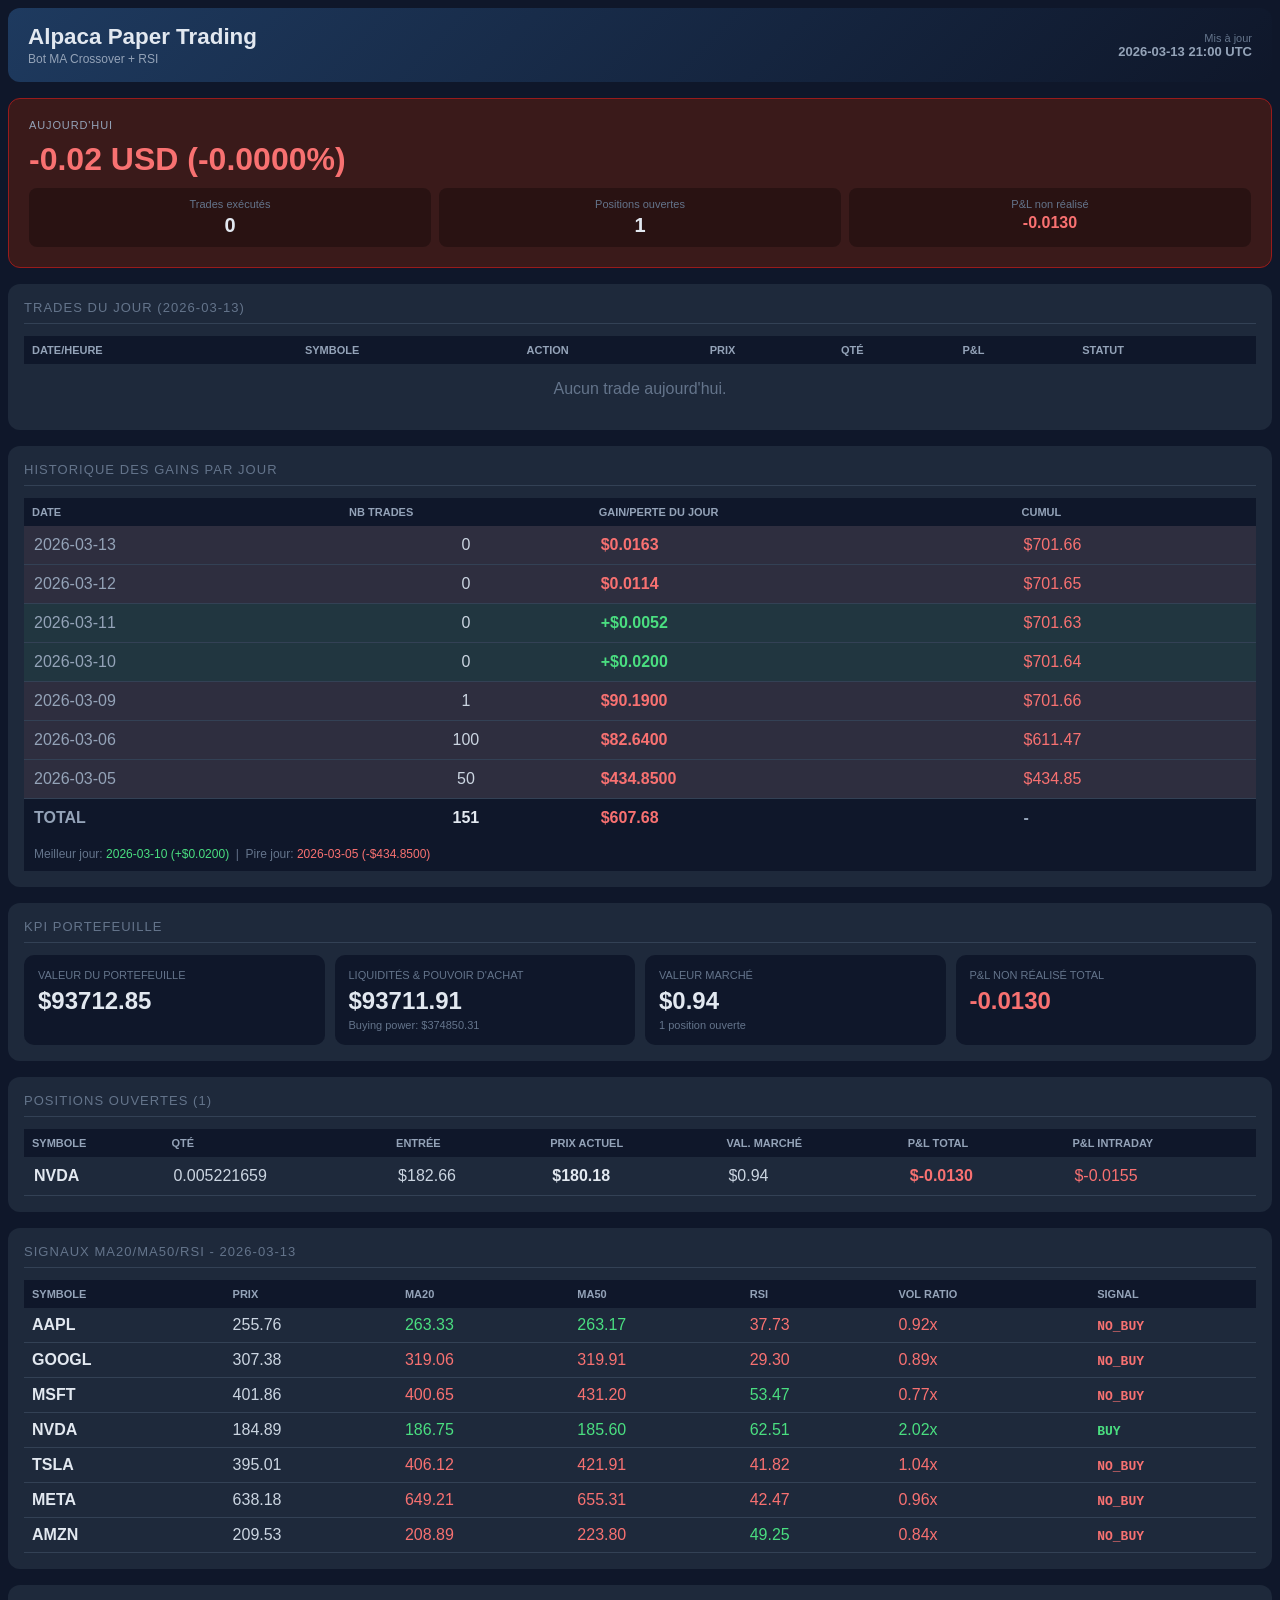
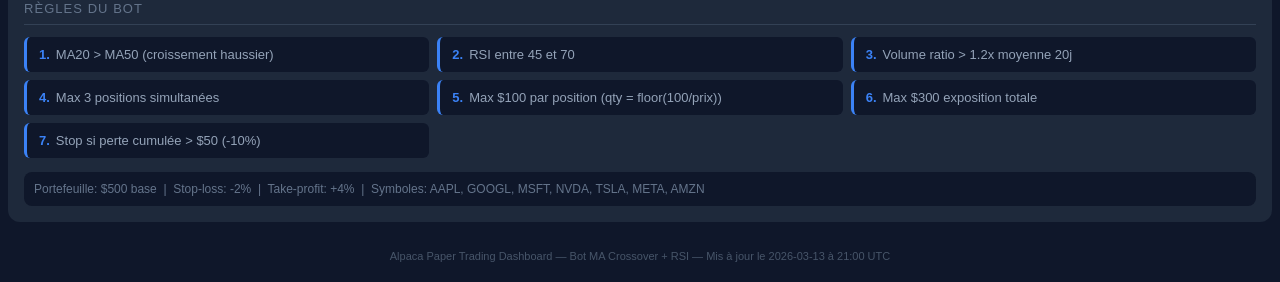
==== commit 636a216c: "Dashboard trades jour + historique gains + responsive definitif - 2026-03-13" ====
--- a/index.html
+++ b/index.html
@@ -2,446 +2,420 @@
 <html lang="fr">
 <head>
 <meta charset="UTF-8">
-<meta name="viewport" content="width=device-width,initial-scale=1.0">
-<title>Trading Bot - Alpaca Paper Trading</title>
+<meta name="viewport" content="width=device-width, initial-scale=1.0">
+<title>Tableau de Bord Trading Alpaca - 2026-03-13</title>
 <style>
 *{box-sizing:border-box;margin:0;padding:0;}
 body{background:#0f172a;color:#e2e8f0;font-family:-apple-system,BlinkMacSystemFont,'Segoe UI',sans-serif;overflow-x:hidden;padding:0.5rem;}
-.container{max-width:1200px;margin:0 auto;}
-.header{background:linear-gradient(135deg,#1e293b,#0f172a);border:1px solid #334155;border-radius:12px;padding:16px 20px;margin-bottom:16px;display:flex;align-items:center;justify-content:space-between;flex-wrap:wrap;gap:8px;}
-.header h1{font-size:clamp(1rem,3vw,1.4rem);color:#e2e8f0;font-weight:700;}
-.header .timestamp{font-size:11px;color:#64748b;}
-.hero-card{border-radius:12px;padding:20px;margin-bottom:16px;background:#3a1a1a;border:1px solid #334155;}
-.hero-day-change{font-size:clamp(1.2rem,4vw,2rem);font-weight:800;color:#f87171;}
-.hero-meta{display:flex;flex-wrap:wrap;gap:16px;margin-top:12px;}
-.hero-meta-item{font-size:13px;color:#94a3b8;}
-.hero-meta-item span{color:#e2e8f0;font-weight:600;}
-.section{background:#1e293b;border:1px solid #334155;border-radius:12px;padding:16px;margin-bottom:16px;overflow-x:auto;}
-.section-title{font-size:13px;text-transform:uppercase;color:#64748b;letter-spacing:0.05em;border-bottom:1px solid #334155;padding-bottom:10px;margin-bottom:14px;font-weight:700;}
-.kpi-grid{display:grid;grid-template-columns:1fr;gap:12px;}
-@media(min-width:480px){.kpi-grid{grid-template-columns:1fr 1fr;}}
-@media(min-width:1024px){.kpi-grid{grid-template-columns:1fr 1fr 1fr 1fr;}}
-.kpi-card{background:#0f172a;border:1px solid #334155;border-radius:8px;padding:14px;}
-.kpi-label{font-size:11px;color:#64748b;text-transform:uppercase;margin-bottom:4px;}
-.kpi-value{font-size:clamp(1rem,2.5vw,1.5rem);font-weight:700;color:#e2e8f0;}
-.kpi-sub{font-size:11px;color:#94a3b8;margin-top:2px;}
+.section{background:#1e293b;border-radius:12px;padding:16px;margin-bottom:16px;}
+.section-title{font-size:13px;color:#64748b;text-transform:uppercase;letter-spacing:.08em;border-bottom:1px solid #334155;padding-bottom:8px;margin-bottom:12px;}
 .mobile-card{display:block;}
 .desktop-table{display:none;}
-@media(min-width:768px){.mobile-card{display:none;}.desktop-table{display:table;width:100%;border-collapse:collapse;font-size:13px;}}
-table{width:100%;border-collapse:collapse;font-size:13px;}
-th{text-align:left;padding:8px;color:#64748b;font-size:11px;text-transform:uppercase;border-bottom:1px solid #334155;}
-.halt-badge{background:#3a1a1a;border:1px solid #f87171;border-radius:6px;padding:8px 14px;color:#f87171;font-size:13px;font-weight:600;margin-bottom:14px;display:inline-block;}
-.rule-grid{display:grid;grid-template-columns:1fr;gap:8px;}
-@media(min-width:600px){.rule-grid{grid-template-columns:1fr 1fr;}}
-@media(min-width:900px){.rule-grid{grid-template-columns:1fr 1fr 1fr;}}
-.rule-card{background:#0f172a;border:1px solid #334155;border-radius:8px;padding:10px 14px;font-size:12px;color:#94a3b8;}
-.rule-card strong{color:#e2e8f0;display:block;margin-bottom:2px;}
-.footer{text-align:center;padding:16px;color:#475569;font-size:11px;}
+table{width:100%;border-collapse:collapse;}
+th{background:#0f172a;color:#94a3b8;font-size:11px;text-transform:uppercase;padding:8px;text-align:left;}
+.kpi-grid{display:grid;grid-template-columns:1fr;gap:10px;}
+@media(min-width:480px){.kpi-grid{grid-template-columns:1fr 1fr;}}
+@media(min-width:768px){.mobile-card{display:none;}.desktop-table{display:table;}.kpi-grid{grid-template-columns:1fr 1fr;}}
+@media(min-width:1024px){.kpi-grid{grid-template-columns:1fr 1fr 1fr 1fr;}}
+.kpi-card{background:#0f172a;border-radius:10px;padding:14px;}
+.kpi-label{font-size:11px;color:#64748b;text-transform:uppercase;margin-bottom:6px;}
+.kpi-value{font-size:clamp(1rem,3vw,1.5rem);font-weight:700;color:#e2e8f0;}
+.rules-grid{display:grid;grid-template-columns:1fr;gap:8px;}
+@media(min-width:600px){.rules-grid{grid-template-columns:1fr 1fr;}}
+@media(min-width:1024px){.rules-grid{grid-template-columns:1fr 1fr 1fr;}}
+.rule-card{background:#0f172a;border-left:3px solid #3b82f6;border-radius:6px;padding:10px 12px;font-size:13px;color:#94a3b8;}
+.rule-num{color:#3b82f6;font-weight:700;margin-right:6px;}
 </style>
 </head>
 <body>
-<div class="container">
-
-<div class="header">
-  <h1>Alpaca Paper Trading - Bot MA Crossover</h1>
-  <div class="timestamp">Mis &agrave; jour: 2026-03-12 21:02 UTC | Compte: PA3LMRXDBEJD</div>
+
+<!-- HEADER -->
+<div style="background:linear-gradient(135deg,#1e3a5f,#0f172a);border-radius:12px;padding:16px 20px;margin-bottom:16px;display:flex;justify-content:space-between;align-items:center;flex-wrap:wrap;gap:8px;">
+  <div>
+    <div style="font-size:clamp(1rem,3vw,1.4rem);font-weight:800;color:#e2e8f0;">Alpaca Paper Trading</div>
+    <div style="font-size:12px;color:#94a3b8;margin-top:2px;">Bot MA Crossover + RSI</div>
+  </div>
+  <div style="text-align:right;">
+    <div style="font-size:11px;color:#64748b;">Mis &agrave; jour</div>
+    <div style="font-size:13px;color:#94a3b8;font-weight:600;">2026-03-13 21:00 UTC</div>
+  </div>
 </div>
 
 <!-- SECTION 1: AUJOURD'HUI -->
-<div class="hero-card">
-  <div style="font-size:11px;text-transform:uppercase;color:#94a3b8;margin-bottom:6px;letter-spacing:0.1em;">AUJOURD&apos;HUI - 2026-03-12</div>
-  <div class="hero-day-change">$0.0114 (-0.0000%)</div>
-  <div style="font-size:12px;color:#64748b;margin-top:4px;">Gain / Perte du jour</div>
-  <div class="hero-meta">
-    <div class="hero-meta-item">Trades aujourd&apos;hui: <span>0</span></div>
-    <div class="hero-meta-item">Positions ouvertes: <span>1</span></div>
-    <div class="hero-meta-item">P&amp;L non r&eacute;alis&eacute;: <span style="color:#4ade80;">+$0.0028</span></div>
-    <div class="hero-meta-item">Halte active: <span style="color:#f87171;">OUI (cumul &lt; -$50)</span></div>
+<div style="background:#3a1a1a;border-radius:12px;padding:20px;margin-bottom:16px;border:1px solid #991b1b;">
+  <div style="font-size:11px;color:#94a3b8;text-transform:uppercase;letter-spacing:.08em;margin-bottom:10px;">Aujourd&apos;hui</div>
+  <div style="font-size:clamp(1.2rem,4vw,2rem);font-weight:800;color:#f87171;margin-bottom:8px;">-0.02 USD (-0.0000%)</div>
+  <div style="display:grid;grid-template-columns:repeat(3,1fr);gap:8px;margin-top:10px;">
+    <div style="background:rgba(0,0,0,0.3);border-radius:8px;padding:10px;text-align:center;">
+      <div style="font-size:11px;color:#64748b;margin-bottom:4px;">Trades ex&eacute;cut&eacute;s</div>
+      <div style="font-size:20px;font-weight:700;color:#e2e8f0;">0</div>
+    </div>
+    <div style="background:rgba(0,0,0,0.3);border-radius:8px;padding:10px;text-align:center;">
+      <div style="font-size:11px;color:#64748b;margin-bottom:4px;">Positions ouvertes</div>
+      <div style="font-size:20px;font-weight:700;color:#e2e8f0;">1</div>
+    </div>
+    <div style="background:rgba(0,0,0,0.3);border-radius:8px;padding:10px;text-align:center;">
+      <div style="font-size:11px;color:#64748b;margin-bottom:4px;">P&amp;L non r&eacute;alis&eacute;</div>
+      <div style="font-size:16px;font-weight:700;color:#f87171;">-0.0130</div>
+    </div>
   </div>
 </div>
 
 <!-- SECTION 2: TRADES DU JOUR -->
 <div class="section">
-  <div class="section-title">Trades du jour</div>
-  <!-- Mobile -->
-  <div class="mobile-card">
-    <div style="padding:16px;text-align:center;color:#64748b;background:#1e293b;border-radius:8px;margin-bottom:8px;">Aucun trade aujourd&apos;hui</div>
-  </div>
-  <!-- Desktop -->
+  <div class="section-title">Trades du Jour (2026-03-13)</div>
+  <div class="mobile-card"><p style="color:#64748b;padding:12px;">Aucun trade aujourd'hui.</p></div>
   <table class="desktop-table">
     <thead><tr>
-      <th>Heure</th><th>Symbole</th><th>Action</th><th>Prix</th><th>Qte</th><th>P&amp;L</th><th>Statut</th>
+      <th>Date/Heure</th><th>Symbole</th><th>Action</th><th>Prix</th><th>Qt&eacute;</th><th>P&amp;L</th><th>Statut</th>
     </tr></thead>
-    <tbody><tr><td colspan="7" style="padding:16px;text-align:center;color:#64748b;">Aucun trade aujourd&apos;hui</td></tr></tbody>
+    <tbody><tr><td colspan="7" style="padding:16px;text-align:center;color:#64748b;">Aucun trade aujourd'hui.</td></tr></tbody>
   </table>
 </div>
 
 <!-- SECTION 3: HISTORIQUE DES GAINS PAR JOUR -->
 <div class="section">
-  <div class="section-title">Historique des gains par jour (60 derniers jours)</div>
-  <!-- Mobile -->
-  <div class="mobile-card">
-    <div style="background:rgba(248,113,113,0.07);border-radius:8px;padding:10px;margin-bottom:6px;border:1px solid #1e293b;">
-    <div style="display:flex;justify-content:space-between;align-items:center;margin-bottom:4px;">
-      <span style="color:#94a3b8;font-size:12px;">2026-03-12</span>
-      <span style="color:#f87171;font-weight:700;font-size:14px;">$-0.01</span>
-    </div>
-    <div style="display:grid;grid-template-columns:1fr 1fr;gap:2px;font-size:11px;">
-      <span style="color:#64748b;">Nb Trades:</span><span style="color:#e2e8f0;">0</span>
-      <span style="color:#64748b;">Cumul:</span><span style="color:#f87171;">$-701.65</span>
-    </div>
-  </div><div style="background:rgba(74,222,128,0.07);border-radius:8px;padding:10px;margin-bottom:6px;border:1px solid #1e293b;">
-    <div style="display:flex;justify-content:space-between;align-items:center;margin-bottom:4px;">
-      <span style="color:#94a3b8;font-size:12px;">2026-03-11</span>
-      <span style="color:#4ade80;font-weight:700;font-size:14px;">+$0.01</span>
-    </div>
-    <div style="display:grid;grid-template-columns:1fr 1fr;gap:2px;font-size:11px;">
-      <span style="color:#64748b;">Nb Trades:</span><span style="color:#e2e8f0;">0</span>
-      <span style="color:#64748b;">Cumul:</span><span style="color:#f87171;">$-701.63</span>
-    </div>
-  </div><div style="background:rgba(74,222,128,0.07);border-radius:8px;padding:10px;margin-bottom:6px;border:1px solid #1e293b;">
-    <div style="display:flex;justify-content:space-between;align-items:center;margin-bottom:4px;">
-      <span style="color:#94a3b8;font-size:12px;">2026-03-10</span>
-      <span style="color:#4ade80;font-weight:700;font-size:14px;">+$0.02</span>
-    </div>
-    <div style="display:grid;grid-template-columns:1fr 1fr;gap:2px;font-size:11px;">
-      <span style="color:#64748b;">Nb Trades:</span><span style="color:#e2e8f0;">0</span>
-      <span style="color:#64748b;">Cumul:</span><span style="color:#f87171;">$-701.64</span>
-    </div>
-  </div><div style="background:rgba(248,113,113,0.07);border-radius:8px;padding:10px;margin-bottom:6px;border:1px solid #1e293b;">
-    <div style="display:flex;justify-content:space-between;align-items:center;margin-bottom:4px;">
-      <span style="color:#94a3b8;font-size:12px;">2026-03-09</span>
-      <span style="color:#f87171;font-weight:700;font-size:14px;">$-90.19</span>
-    </div>
-    <div style="display:grid;grid-template-columns:1fr 1fr;gap:2px;font-size:11px;">
-      <span style="color:#64748b;">Nb Trades:</span><span style="color:#e2e8f0;">1</span>
-      <span style="color:#64748b;">Cumul:</span><span style="color:#f87171;">$-701.66</span>
-    </div>
-  </div><div style="background:rgba(248,113,113,0.07);border-radius:8px;padding:10px;margin-bottom:6px;border:1px solid #1e293b;">
-    <div style="display:flex;justify-content:space-between;align-items:center;margin-bottom:4px;">
-      <span style="color:#94a3b8;font-size:12px;">2026-03-06</span>
-      <span style="color:#f87171;font-weight:700;font-size:14px;">$-82.64</span>
-    </div>
-    <div style="display:grid;grid-template-columns:1fr 1fr;gap:2px;font-size:11px;">
-      <span style="color:#64748b;">Nb Trades:</span><span style="color:#e2e8f0;">100</span>
-      <span style="color:#64748b;">Cumul:</span><span style="color:#f87171;">$-611.47</span>
-    </div>
-  </div><div style="background:rgba(248,113,113,0.07);border-radius:8px;padding:10px;margin-bottom:6px;border:1px solid #1e293b;">
-    <div style="display:flex;justify-content:space-between;align-items:center;margin-bottom:4px;">
-      <span style="color:#94a3b8;font-size:12px;">2026-03-05</span>
-      <span style="color:#f87171;font-weight:700;font-size:14px;">$-434.85</span>
-    </div>
-    <div style="display:grid;grid-template-columns:1fr 1fr;gap:2px;font-size:11px;">
-      <span style="color:#64748b;">Nb Trades:</span><span style="color:#e2e8f0;">50</span>
-      <span style="color:#64748b;">Cumul:</span><span style="color:#f87171;">$-434.85</span>
-    </div>
-  </div>
-  </div>
-  <!-- Desktop -->
+  <div class="section-title">Historique des Gains par Jour</div>
+  <div class="mobile-card"><div style="background:rgba(248,113,113,0.07);border-radius:8px;padding:10px;margin-bottom:8px;border:1px solid #1e293b;">
+  <div style="display:flex;justify-content:space-between;align-items:center;margin-bottom:6px;">
+    <span style="color:#94a3b8;font-size:13px;">2026-03-13</span>
+    <span style="background:#0f172a;color:#64748b;padding:2px 8px;border-radius:12px;font-size:11px;">0 trades</span>
+  </div>
+  <div style="display:grid;grid-template-columns:1fr 1fr;gap:6px;font-size:13px;">
+    <div><span style="color:#64748b;">Gain/Perte</span><br><span style="color:#f87171;font-weight:600;">$0.0163</span></div>
+    <div><span style="color:#64748b;">Cumul</span><br><span style="color:#f87171;">$701.66</span></div>
+  </div>
+</div><div style="background:rgba(248,113,113,0.07);border-radius:8px;padding:10px;margin-bottom:8px;border:1px solid #1e293b;">
+  <div style="display:flex;justify-content:space-between;align-items:center;margin-bottom:6px;">
+    <span style="color:#94a3b8;font-size:13px;">2026-03-12</span>
+    <span style="background:#0f172a;color:#64748b;padding:2px 8px;border-radius:12px;font-size:11px;">0 trades</span>
+  </div>
+  <div style="display:grid;grid-template-columns:1fr 1fr;gap:6px;font-size:13px;">
+    <div><span style="color:#64748b;">Gain/Perte</span><br><span style="color:#f87171;font-weight:600;">$0.0114</span></div>
+    <div><span style="color:#64748b;">Cumul</span><br><span style="color:#f87171;">$701.65</span></div>
+  </div>
+</div><div style="background:rgba(74,222,128,0.07);border-radius:8px;padding:10px;margin-bottom:8px;border:1px solid #1e293b;">
+  <div style="display:flex;justify-content:space-between;align-items:center;margin-bottom:6px;">
+    <span style="color:#94a3b8;font-size:13px;">2026-03-11</span>
+    <span style="background:#0f172a;color:#64748b;padding:2px 8px;border-radius:12px;font-size:11px;">0 trades</span>
+  </div>
+  <div style="display:grid;grid-template-columns:1fr 1fr;gap:6px;font-size:13px;">
+    <div><span style="color:#64748b;">Gain/Perte</span><br><span style="color:#4ade80;font-weight:600;">+$0.0052</span></div>
+    <div><span style="color:#64748b;">Cumul</span><br><span style="color:#f87171;">$701.63</span></div>
+  </div>
+</div><div style="background:rgba(74,222,128,0.07);border-radius:8px;padding:10px;margin-bottom:8px;border:1px solid #1e293b;">
+  <div style="display:flex;justify-content:space-between;align-items:center;margin-bottom:6px;">
+    <span style="color:#94a3b8;font-size:13px;">2026-03-10</span>
+    <span style="background:#0f172a;color:#64748b;padding:2px 8px;border-radius:12px;font-size:11px;">0 trades</span>
+  </div>
+  <div style="display:grid;grid-template-columns:1fr 1fr;gap:6px;font-size:13px;">
+    <div><span style="color:#64748b;">Gain/Perte</span><br><span style="color:#4ade80;font-weight:600;">+$0.0200</span></div>
+    <div><span style="color:#64748b;">Cumul</span><br><span style="color:#f87171;">$701.64</span></div>
+  </div>
+</div><div style="background:rgba(248,113,113,0.07);border-radius:8px;padding:10px;margin-bottom:8px;border:1px solid #1e293b;">
+  <div style="display:flex;justify-content:space-between;align-items:center;margin-bottom:6px;">
+    <span style="color:#94a3b8;font-size:13px;">2026-03-09</span>
+    <span style="background:#0f172a;color:#64748b;padding:2px 8px;border-radius:12px;font-size:11px;">1 trade</span>
+  </div>
+  <div style="display:grid;grid-template-columns:1fr 1fr;gap:6px;font-size:13px;">
+    <div><span style="color:#64748b;">Gain/Perte</span><br><span style="color:#f87171;font-weight:600;">$90.1900</span></div>
+    <div><span style="color:#64748b;">Cumul</span><br><span style="color:#f87171;">$701.66</span></div>
+  </div>
+</div><div style="background:rgba(248,113,113,0.07);border-radius:8px;padding:10px;margin-bottom:8px;border:1px solid #1e293b;">
+  <div style="display:flex;justify-content:space-between;align-items:center;margin-bottom:6px;">
+    <span style="color:#94a3b8;font-size:13px;">2026-03-06</span>
+    <span style="background:#0f172a;color:#64748b;padding:2px 8px;border-radius:12px;font-size:11px;">100 trades</span>
+  </div>
+  <div style="display:grid;grid-template-columns:1fr 1fr;gap:6px;font-size:13px;">
+    <div><span style="color:#64748b;">Gain/Perte</span><br><span style="color:#f87171;font-weight:600;">$82.6400</span></div>
+    <div><span style="color:#64748b;">Cumul</span><br><span style="color:#f87171;">$611.47</span></div>
+  </div>
+</div><div style="background:rgba(248,113,113,0.07);border-radius:8px;padding:10px;margin-bottom:8px;border:1px solid #1e293b;">
+  <div style="display:flex;justify-content:space-between;align-items:center;margin-bottom:6px;">
+    <span style="color:#94a3b8;font-size:13px;">2026-03-05</span>
+    <span style="background:#0f172a;color:#64748b;padding:2px 8px;border-radius:12px;font-size:11px;">50 trades</span>
+  </div>
+  <div style="display:grid;grid-template-columns:1fr 1fr;gap:6px;font-size:13px;">
+    <div><span style="color:#64748b;">Gain/Perte</span><br><span style="color:#f87171;font-weight:600;">$434.8500</span></div>
+    <div><span style="color:#64748b;">Cumul</span><br><span style="color:#f87171;">$434.85</span></div>
+  </div>
+</div></div>
   <table class="desktop-table">
     <thead><tr>
-      <th>Date</th><th>Nb Trades</th><th>Gain / Perte du jour</th><th>Cumul P&amp;L</th>
+      <th>Date</th><th>Nb Trades</th><th>Gain/Perte du Jour</th><th>Cumul</th>
     </tr></thead>
-    <tbody><tr style="background:rgba(248,113,113,0.07);border-bottom:1px solid #1e293b;">
-    <td style="padding:8px;color:#94a3b8;font-size:12px;">2026-03-12</td>
-    <td style="padding:8px;text-align:center;color:#e2e8f0;">0</td>
-    <td style="padding:8px;color:#f87171;font-weight:600;">$-0.01</td>
-    <td style="padding:8px;color:#f87171;font-weight:600;">$-701.65</td>
-  </tr><tr style="background:rgba(74,222,128,0.07);border-bottom:1px solid #1e293b;">
-    <td style="padding:8px;color:#94a3b8;font-size:12px;">2026-03-11</td>
-    <td style="padding:8px;text-align:center;color:#e2e8f0;">0</td>
-    <td style="padding:8px;color:#4ade80;font-weight:600;">+$0.01</td>
-    <td style="padding:8px;color:#f87171;font-weight:600;">$-701.63</td>
-  </tr><tr style="background:rgba(74,222,128,0.07);border-bottom:1px solid #1e293b;">
-    <td style="padding:8px;color:#94a3b8;font-size:12px;">2026-03-10</td>
-    <td style="padding:8px;text-align:center;color:#e2e8f0;">0</td>
-    <td style="padding:8px;color:#4ade80;font-weight:600;">+$0.02</td>
-    <td style="padding:8px;color:#f87171;font-weight:600;">$-701.64</td>
-  </tr><tr style="background:rgba(248,113,113,0.07);border-bottom:1px solid #1e293b;">
-    <td style="padding:8px;color:#94a3b8;font-size:12px;">2026-03-09</td>
-    <td style="padding:8px;text-align:center;color:#e2e8f0;">1</td>
-    <td style="padding:8px;color:#f87171;font-weight:600;">$-90.19</td>
-    <td style="padding:8px;color:#f87171;font-weight:600;">$-701.66</td>
-  </tr><tr style="background:rgba(248,113,113,0.07);border-bottom:1px solid #1e293b;">
-    <td style="padding:8px;color:#94a3b8;font-size:12px;">2026-03-06</td>
-    <td style="padding:8px;text-align:center;color:#e2e8f0;">100</td>
-    <td style="padding:8px;color:#f87171;font-weight:600;">$-82.64</td>
-    <td style="padding:8px;color:#f87171;font-weight:600;">$-611.47</td>
-  </tr><tr style="background:rgba(248,113,113,0.07);border-bottom:1px solid #1e293b;">
-    <td style="padding:8px;color:#94a3b8;font-size:12px;">2026-03-05</td>
-    <td style="padding:8px;text-align:center;color:#e2e8f0;">50</td>
-    <td style="padding:8px;color:#f87171;font-weight:600;">$-434.85</td>
-    <td style="padding:8px;color:#f87171;font-weight:600;">$-434.85</td>
-  </tr><tr style="background:#1e293b;border-top:2px solid #334155;font-weight:700;">
-  <td style="padding:8px;color:#e2e8f0;">TOTAL</td>
-  <td style="padding:8px;text-align:center;color:#e2e8f0;">151</td>
-  <td style="padding:8px;color:#f87171;">$-607.67</td>
-  <td style="padding:8px;color:#64748b;">Meilleur: $0.02 | Pire: $-434.85</td>
+    <tbody><tr style="background:rgba(248,113,113,0.07);border-bottom:1px solid #334155;">
+  <td style="padding:10px;color:#94a3b8;">2026-03-13</td>
+  <td style="padding:10px;text-align:center;color:#cbd5e1;">0</td>
+  <td style="padding:10px;color:#f87171;font-weight:600;">$0.0163</td>
+  <td style="padding:10px;color:#f87171;">$701.66</td>
+</tr><tr style="background:rgba(248,113,113,0.07);border-bottom:1px solid #334155;">
+  <td style="padding:10px;color:#94a3b8;">2026-03-12</td>
+  <td style="padding:10px;text-align:center;color:#cbd5e1;">0</td>
+  <td style="padding:10px;color:#f87171;font-weight:600;">$0.0114</td>
+  <td style="padding:10px;color:#f87171;">$701.65</td>
+</tr><tr style="background:rgba(74,222,128,0.07);border-bottom:1px solid #334155;">
+  <td style="padding:10px;color:#94a3b8;">2026-03-11</td>
+  <td style="padding:10px;text-align:center;color:#cbd5e1;">0</td>
+  <td style="padding:10px;color:#4ade80;font-weight:600;">+$0.0052</td>
+  <td style="padding:10px;color:#f87171;">$701.63</td>
+</tr><tr style="background:rgba(74,222,128,0.07);border-bottom:1px solid #334155;">
+  <td style="padding:10px;color:#94a3b8;">2026-03-10</td>
+  <td style="padding:10px;text-align:center;color:#cbd5e1;">0</td>
+  <td style="padding:10px;color:#4ade80;font-weight:600;">+$0.0200</td>
+  <td style="padding:10px;color:#f87171;">$701.64</td>
+</tr><tr style="background:rgba(248,113,113,0.07);border-bottom:1px solid #334155;">
+  <td style="padding:10px;color:#94a3b8;">2026-03-09</td>
+  <td style="padding:10px;text-align:center;color:#cbd5e1;">1</td>
+  <td style="padding:10px;color:#f87171;font-weight:600;">$90.1900</td>
+  <td style="padding:10px;color:#f87171;">$701.66</td>
+</tr><tr style="background:rgba(248,113,113,0.07);border-bottom:1px solid #334155;">
+  <td style="padding:10px;color:#94a3b8;">2026-03-06</td>
+  <td style="padding:10px;text-align:center;color:#cbd5e1;">100</td>
+  <td style="padding:10px;color:#f87171;font-weight:600;">$82.6400</td>
+  <td style="padding:10px;color:#f87171;">$611.47</td>
+</tr><tr style="background:rgba(248,113,113,0.07);border-bottom:1px solid #334155;">
+  <td style="padding:10px;color:#94a3b8;">2026-03-05</td>
+  <td style="padding:10px;text-align:center;color:#cbd5e1;">50</td>
+  <td style="padding:10px;color:#f87171;font-weight:600;">$434.8500</td>
+  <td style="padding:10px;color:#f87171;">$434.85</td>
 </tr></tbody>
+    <tfoot>
+      <tr style="background:#0f172a;font-weight:600;">
+        <td style="padding:10px;color:#94a3b8;">TOTAL</td>
+        <td style="padding:10px;text-align:center;color:#e2e8f0;">151</td>
+        <td style="padding:10px;color:#f87171;">$607.68</td>
+        <td style="padding:10px;color:#94a3b8;">-</td>
+      </tr>
+      <tr style="background:#0f172a;">
+        <td colspan="4" style="padding:10px;font-size:12px;color:#64748b;">
+          Meilleur jour: <span style="color:#4ade80;">2026-03-10 (+$0.0200)</span> &nbsp;|&nbsp;
+          Pire jour: <span style="color:#f87171;">2026-03-05 (-$434.8500)</span>
+        </td>
+      </tr>
+    </tfoot>
   </table>
+  <!-- Mobile summary -->
+  <div class="mobile-card" style="margin-top:10px;padding:10px;background:#0f172a;border-radius:8px;font-size:12px;color:#64748b;">
+    Total: <span style="color:#e2e8f0;font-weight:600;">151 trades</span> &nbsp;|&nbsp;
+    P&amp;L: <span style="color:#f87171;font-weight:600;">$607.68</span><br>
+    Meilleur: <span style="color:#4ade80;">2026-03-10</span> &nbsp;|&nbsp;
+    Pire: <span style="color:#f87171;">2026-03-05</span>
+  </div>
 </div>
 
 <!-- SECTION 4: KPI GRID -->
 <div class="section">
-  <div class="section-title">Indicateurs du portefeuille</div>
+  <div class="section-title">KPI Portefeuille</div>
   <div class="kpi-grid">
     <div class="kpi-card">
       <div class="kpi-label">Valeur du portefeuille</div>
-      <div class="kpi-value">$93712.87</div>
-      <div class="kpi-sub">equity totale</div>
+      <div class="kpi-value">$93712.85</div>
     </div>
     <div class="kpi-card">
-      <div class="kpi-label">Liquidit&eacute;s / Cash</div>
+      <div class="kpi-label">Liquidit&eacute;s &amp; Pouvoir d&apos;achat</div>
       <div class="kpi-value">$93711.91</div>
-      <div class="kpi-sub">Pouvoir d&apos;achat: $374850.37</div>
+      <div style="font-size:11px;color:#64748b;margin-top:4px;">Buying power: $374850.31</div>
     </div>
     <div class="kpi-card">
-      <div class="kpi-label">Valeur march&eacute;</div>
-      <div class="kpi-value">$0.9600</div>
-      <div class="kpi-sub">1 position(s) ouverte(s)</div>
+      <div class="kpi-label">Valeur March&eacute;</div>
+      <div class="kpi-value">$0.94</div>
+      <div style="font-size:11px;color:#64748b;margin-top:4px;">1 position ouverte</div>
     </div>
     <div class="kpi-card">
-      <div class="kpi-label">P&amp;L non r&eacute;alis&eacute; total</div>
-      <div class="kpi-value" style="color:#4ade80;">+$0.0028</div>
-      <div class="kpi-sub">Intraday: $-0.0148</div>
+      <div class="kpi-label">P&amp;L Non R&eacute;alis&eacute; Total</div>
+      <div class="kpi-value" style="color:#f87171;">-0.0130</div>
     </div>
   </div>
 </div>
 
 <!-- SECTION 5: POSITIONS OUVERTES -->
 <div class="section">
-  <div class="section-title">Positions ouvertes</div>
-  <!-- Mobile -->
-  <div class="mobile-card">
-    <div style="background:#1e293b;border-radius:8px;padding:12px;margin-bottom:8px;">
-      <div style="display:flex;justify-content:space-between;align-items:center;margin-bottom:8px;">
-        <span style="font-weight:700;font-size:16px;color:#e2e8f0;">NVDA</span>
-        <span style="color:#4ade80;font-weight:700;">0.29%</span>
-      </div>
-      <div style="display:grid;grid-template-columns:1fr 1fr;gap:4px;font-size:12px;">
-        <span style="color:#64748b;">Qte:</span><span style="color:#e2e8f0;">0.005221659</span>
-        <span style="color:#64748b;">Entree:</span><span style="color:#94a3b8;">$182.6631</span>
-        <span style="color:#64748b;">Prix actuel:</span><span style="color:#e2e8f0;">$183.20</span>
-        <span style="color:#64748b;">Val. marche:</span><span style="color:#e2e8f0;">$0.9566</span>
-        <span style="color:#64748b;">P&amp;L total:</span><span style="color:#4ade80;">+$0.0028</span>
-        <span style="color:#64748b;">P&amp;L intraday:</span><span style="color:#f87171;">$-0.0148</span>
-      </div>
-    </div>
-  </div>
-  <!-- Desktop -->
+  <div class="section-title">Positions Ouvertes (1)</div>
+  <div class="mobile-card"><div style="background:#1e293b;border-radius:8px;padding:12px;margin-bottom:10px;">
+  <div style="display:flex;justify-content:space-between;align-items:center;margin-bottom:8px;">
+    <span style="font-size:18px;font-weight:700;color:#e2e8f0;">NVDA</span>
+    <span style="background:#3b82f6;color:#fff;padding:2px 10px;border-radius:12px;font-size:11px;">[OUVERT]</span>
+  </div>
+  <div style="display:grid;grid-template-columns:1fr 1fr;gap:6px;font-size:13px;">
+    <div><span style="color:#64748b;">Qt&eacute;</span><br><span style="color:#e2e8f0;">0.005221659</span></div>
+    <div><span style="color:#64748b;">Entr&eacute;e</span><br><span style="color:#e2e8f0;">$182.66</span></div>
+    <div><span style="color:#64748b;">Prix actuel</span><br><span style="color:#e2e8f0;">$180.18</span></div>
+    <div><span style="color:#64748b;">Val. march&eacute;</span><br><span style="color:#e2e8f0;">$0.94</span></div>
+    <div><span style="color:#64748b;">P&amp;L total</span><br><span style="color:#f87171;">$-0.0130</span></div>
+    <div><span style="color:#64748b;">P&amp;L intraday</span><br><span style="color:#f87171;">$-0.0155</span></div>
+  </div>
+</div></div>
   <table class="desktop-table">
     <thead><tr>
-      <th>Symbole</th><th>Qte</th><th>Entr&eacute;e</th><th>Prix actuel</th><th>Val. march&eacute;</th><th>P&amp;L total</th><th>P&amp;L intraday</th><th>Statut</th>
+      <th>Symbole</th><th>Qt&eacute;</th><th>Entr&eacute;e</th><th>Prix Actuel</th><th>Val. March&eacute;</th><th>P&amp;L Total</th><th>P&amp;L Intraday</th>
     </tr></thead>
-    <tbody><tr style="border-bottom:1px solid #1e293b;">
-      <td style="padding:8px;font-weight:700;color:#e2e8f0;">NVDA</td>
-      <td style="padding:8px;color:#e2e8f0;">0.005221659</td>
-      <td style="padding:8px;color:#94a3b8;">$182.6631</td>
-      <td style="padding:8px;color:#e2e8f0;">$183.20</td>
-      <td style="padding:8px;color:#e2e8f0;">$0.9566</td>
-      <td style="padding:8px;color:#4ade80;">+$0.0028 (0.29%)</td>
-      <td style="padding:8px;color:#f87171;">$-0.0148</td>
-      <td style="padding:8px;font-size:11px;color:#64748b;">[OUVERT]</td>
-    </tr></tbody>
+    <tbody><tr style="border-bottom:1px solid #334155;">
+  <td style="padding:10px;color:#e2e8f0;font-weight:600;">NVDA</td>
+  <td style="padding:10px;color:#cbd5e1;">0.005221659</td>
+  <td style="padding:10px;color:#cbd5e1;">$182.66</td>
+  <td style="padding:10px;color:#e2e8f0;font-weight:600;">$180.18</td>
+  <td style="padding:10px;color:#cbd5e1;">$0.94</td>
+  <td style="padding:10px;color:#f87171;font-weight:600;">$-0.0130</td>
+  <td style="padding:10px;color:#f87171;">$-0.0155</td>
+</tr></tbody>
   </table>
 </div>
 
-<!-- SECTION 5b: SIGNAUX MA CROSSOVER -->
-<div class="section">
-  <div class="section-title">Signaux MA Crossover du jour</div>
-  <div class="halt-badge">HALTE ACTIVE - Nouvelles positions bloqu&eacute;es (cumul P&amp;L &lt; -$50)</div>
-  <!-- Mobile signal cards -->
+<!-- SECTION 5B: SIGNAUX MA -->
+<div class="section">
+  <div class="section-title">Signaux MA20/MA50/RSI - 2026-03-13</div>
   <div class="mobile-card">
-    <div style="background:#0f172a;border:1px solid #334155;border-radius:8px;padding:10px;margin-bottom:8px;">
-        <div style="display:flex;justify-content:space-between;margin-bottom:6px;">
-          <span style="font-weight:700;color:#e2e8f0;">AAPL</span><span style="color:#64748b;">[ATTENDRE]</span>
-        </div>
-        <div style="display:grid;grid-template-columns:1fr 1fr;gap:2px;font-size:11px;">
-          <span style="color:#64748b;">Prix:</span><span style="color:#e2e8f0;">$260.81</span>
-          <span style="color:#64748b;">MA20:</span><span style="color:#e2e8f0;">264.3170</span>
-          <span style="color:#64748b;">MA50:</span><span style="color:#e2e8f0;">263.5268</span>
-          <span style="color:#64748b;">RSI:</span><span style="color:#e2e8f0;">50.33</span>
-          <span style="color:#64748b;">Vol Ratio:</span><span style="color:#e2e8f0;">0.595</span>
-          <span style="color:#64748b;">Qty max:</span><span style="color:#e2e8f0;">0</span>
-        </div>
-      </div><div style="background:#0f172a;border:1px solid #334155;border-radius:8px;padding:10px;margin-bottom:8px;">
-        <div style="display:flex;justify-content:space-between;margin-bottom:6px;">
-          <span style="font-weight:700;color:#e2e8f0;">AMZN</span><span style="color:#64748b;">[ATTENDRE]</span>
-        </div>
-        <div style="display:grid;grid-template-columns:1fr 1fr;gap:2px;font-size:11px;">
-          <span style="color:#64748b;">Prix:</span><span style="color:#e2e8f0;">$221.27</span>
-          <span style="color:#64748b;">MA20:</span><span style="color:#e2e8f0;">227.3800</span>
-          <span style="color:#64748b;">MA50:</span><span style="color:#e2e8f0;">-</span>
-          <span style="color:#64748b;">RSI:</span><span style="color:#e2e8f0;">36.43</span>
-          <span style="color:#64748b;">Vol Ratio:</span><span style="color:#e2e8f0;">1.065</span>
-          <span style="color:#64748b;">Qty max:</span><span style="color:#e2e8f0;">0</span>
-        </div>
-      </div><div style="background:#0f172a;border:1px solid #334155;border-radius:8px;padding:10px;margin-bottom:8px;">
-        <div style="display:flex;justify-content:space-between;margin-bottom:6px;">
-          <span style="font-weight:700;color:#e2e8f0;">GOOGL</span><span style="color:#64748b;">[ATTENDRE]</span>
-        </div>
-        <div style="display:grid;grid-template-columns:1fr 1fr;gap:2px;font-size:11px;">
-          <span style="color:#64748b;">Prix:</span><span style="color:#e2e8f0;">$308.7</span>
-          <span style="color:#64748b;">MA20:</span><span style="color:#e2e8f0;">306.9010</span>
-          <span style="color:#64748b;">MA50:</span><span style="color:#e2e8f0;">319.3854</span>
-          <span style="color:#64748b;">RSI:</span><span style="color:#e2e8f0;">55.68</span>
-          <span style="color:#64748b;">Vol Ratio:</span><span style="color:#e2e8f0;">0.707</span>
-          <span style="color:#64748b;">Qty max:</span><span style="color:#e2e8f0;">0</span>
-        </div>
-      </div><div style="background:#0f172a;border:1px solid #334155;border-radius:8px;padding:10px;margin-bottom:8px;">
-        <div style="display:flex;justify-content:space-between;margin-bottom:6px;">
-          <span style="font-weight:700;color:#e2e8f0;">META</span><span style="color:#64748b;">[ATTENDRE]</span>
-        </div>
-        <div style="display:grid;grid-template-columns:1fr 1fr;gap:2px;font-size:11px;">
-          <span style="color:#64748b;">Prix:</span><span style="color:#e2e8f0;">$649.5</span>
-          <span style="color:#64748b;">MA20:</span><span style="color:#e2e8f0;">639.6030</span>
-          <span style="color:#64748b;">MA50:</span><span style="color:#e2e8f0;">-</span>
-          <span style="color:#64748b;">RSI:</span><span style="color:#e2e8f0;">56.41</span>
-          <span style="color:#64748b;">Vol Ratio:</span><span style="color:#e2e8f0;">0.907</span>
-          <span style="color:#64748b;">Qty max:</span><span style="color:#e2e8f0;">0</span>
-        </div>
-      </div><div style="background:#0f172a;border:1px solid #334155;border-radius:8px;padding:10px;margin-bottom:8px;">
-        <div style="display:flex;justify-content:space-between;margin-bottom:6px;">
-          <span style="font-weight:700;color:#e2e8f0;">MSFT</span><span style="color:#64748b;">[ATTENDRE]</span>
-        </div>
-        <div style="display:grid;grid-template-columns:1fr 1fr;gap:2px;font-size:11px;">
-          <span style="color:#64748b;">Prix:</span><span style="color:#e2e8f0;">$404.88</span>
-          <span style="color:#64748b;">MA20:</span><span style="color:#e2e8f0;">400.7790</span>
-          <span style="color:#64748b;">MA50:</span><span style="color:#e2e8f0;">432.9028</span>
-          <span style="color:#64748b;">RSI:</span><span style="color:#e2e8f0;">54.95</span>
-          <span style="color:#64748b;">Vol Ratio:</span><span style="color:#e2e8f0;">0.722</span>
-          <span style="color:#64748b;">Qty max:</span><span style="color:#e2e8f0;">0</span>
-        </div>
-      </div><div style="background:#0f172a;border:1px solid #334155;border-radius:8px;padding:10px;margin-bottom:8px;">
-        <div style="display:flex;justify-content:space-between;margin-bottom:6px;">
-          <span style="font-weight:700;color:#e2e8f0;">NVDA</span><span style="color:#64748b;">[ATTENDRE]</span>
-        </div>
-        <div style="display:grid;grid-template-columns:1fr 1fr;gap:2px;font-size:11px;">
-          <span style="color:#64748b;">Prix:</span><span style="color:#e2e8f0;">$170.94</span>
-          <span style="color:#64748b;">MA20:</span><span style="color:#e2e8f0;">180.2815</span>
-          <span style="color:#64748b;">MA50:</span><span style="color:#e2e8f0;">-</span>
-          <span style="color:#64748b;">RSI:</span><span style="color:#e2e8f0;">37.57</span>
-          <span style="color:#64748b;">Vol Ratio:</span><span style="color:#e2e8f0;">1.086</span>
-          <span style="color:#64748b;">Qty max:</span><span style="color:#e2e8f0;">0</span>
-        </div>
-      </div><div style="background:#0f172a;border:1px solid #334155;border-radius:8px;padding:10px;margin-bottom:8px;">
-        <div style="display:flex;justify-content:space-between;margin-bottom:6px;">
-          <span style="font-weight:700;color:#e2e8f0;">TSLA</span><span style="color:#64748b;">[ATTENDRE]</span>
-        </div>
-        <div style="display:grid;grid-template-columns:1fr 1fr;gap:2px;font-size:11px;">
-          <span style="color:#64748b;">Prix:</span><span style="color:#e2e8f0;">$407.82</span>
-          <span style="color:#64748b;">MA20:</span><span style="color:#e2e8f0;">407.7833</span>
-          <span style="color:#64748b;">MA50:</span><span style="color:#e2e8f0;">423.2015</span>
-          <span style="color:#64748b;">RSI:</span><span style="color:#e2e8f0;">47.84</span>
-          <span style="color:#64748b;">Vol Ratio:</span><span style="color:#e2e8f0;">1.071</span>
-          <span style="color:#64748b;">Qty max:</span><span style="color:#e2e8f0;">0</span>
-        </div>
-      </div>
-  </div>
-  <!-- Desktop signals table -->
+    <div style="background:#0f172a;border-radius:8px;padding:10px;margin-bottom:8px;display:flex;justify-content:space-between;align-items:center;">
+  <div>
+    <span style="color:#e2e8f0;font-weight:700;">AAPL</span>
+    <span style="color:#64748b;font-size:12px;margin-left:8px;">$255.76</span>
+  </div>
+  <div style="text-align:right;">
+    <div style="color:#94a3b8;font-family:monospace;font-size:12px;font-weight:700;">NO_BUY</div>
+    <div style="color:#64748b;font-size:11px;">RSI: 37.73 | Vol: 0.92x</div>
+  </div>
+</div><div style="background:#0f172a;border-radius:8px;padding:10px;margin-bottom:8px;display:flex;justify-content:space-between;align-items:center;">
+  <div>
+    <span style="color:#e2e8f0;font-weight:700;">GOOGL</span>
+    <span style="color:#64748b;font-size:12px;margin-left:8px;">$307.38</span>
+  </div>
+  <div style="text-align:right;">
+    <div style="color:#94a3b8;font-family:monospace;font-size:12px;font-weight:700;">NO_BUY</div>
+    <div style="color:#64748b;font-size:11px;">RSI: 29.30 | Vol: 0.89x</div>
+  </div>
+</div><div style="background:#0f172a;border-radius:8px;padding:10px;margin-bottom:8px;display:flex;justify-content:space-between;align-items:center;">
+  <div>
+    <span style="color:#e2e8f0;font-weight:700;">MSFT</span>
+    <span style="color:#64748b;font-size:12px;margin-left:8px;">$401.86</span>
+  </div>
+  <div style="text-align:right;">
+    <div style="color:#94a3b8;font-family:monospace;font-size:12px;font-weight:700;">NO_BUY</div>
+    <div style="color:#64748b;font-size:11px;">RSI: 53.47 | Vol: 0.77x</div>
+  </div>
+</div><div style="background:#0f172a;border-radius:8px;padding:10px;margin-bottom:8px;display:flex;justify-content:space-between;align-items:center;">
+  <div>
+    <span style="color:#e2e8f0;font-weight:700;">NVDA</span>
+    <span style="color:#64748b;font-size:12px;margin-left:8px;">$184.89</span>
+  </div>
+  <div style="text-align:right;">
+    <div style="color:#4ade80;font-family:monospace;font-size:12px;font-weight:700;">BUY</div>
+    <div style="color:#64748b;font-size:11px;">RSI: 62.51 | Vol: 2.02x</div>
+  </div>
+</div><div style="background:#0f172a;border-radius:8px;padding:10px;margin-bottom:8px;display:flex;justify-content:space-between;align-items:center;">
+  <div>
+    <span style="color:#e2e8f0;font-weight:700;">TSLA</span>
+    <span style="color:#64748b;font-size:12px;margin-left:8px;">$395.01</span>
+  </div>
+  <div style="text-align:right;">
+    <div style="color:#94a3b8;font-family:monospace;font-size:12px;font-weight:700;">NO_BUY</div>
+    <div style="color:#64748b;font-size:11px;">RSI: 41.82 | Vol: 1.04x</div>
+  </div>
+</div><div style="background:#0f172a;border-radius:8px;padding:10px;margin-bottom:8px;display:flex;justify-content:space-between;align-items:center;">
+  <div>
+    <span style="color:#e2e8f0;font-weight:700;">META</span>
+    <span style="color:#64748b;font-size:12px;margin-left:8px;">$638.18</span>
+  </div>
+  <div style="text-align:right;">
+    <div style="color:#94a3b8;font-family:monospace;font-size:12px;font-weight:700;">NO_BUY</div>
+    <div style="color:#64748b;font-size:11px;">RSI: 42.47 | Vol: 0.96x</div>
+  </div>
+</div><div style="background:#0f172a;border-radius:8px;padding:10px;margin-bottom:8px;display:flex;justify-content:space-between;align-items:center;">
+  <div>
+    <span style="color:#e2e8f0;font-weight:700;">AMZN</span>
+    <span style="color:#64748b;font-size:12px;margin-left:8px;">$209.53</span>
+  </div>
+  <div style="text-align:right;">
+    <div style="color:#94a3b8;font-family:monospace;font-size:12px;font-weight:700;">NO_BUY</div>
+    <div style="color:#64748b;font-size:11px;">RSI: 49.25 | Vol: 0.84x</div>
+  </div>
+</div>
+  </div>
   <table class="desktop-table">
     <thead><tr>
-      <th>Symbole</th><th>Prix</th><th>MA20</th><th>MA50</th><th>RSI</th><th>Vol Ratio</th><th>F1 MA</th><th>F2 RSI</th><th>F3 Vol</th><th>Signal</th>
+      <th>Symbole</th><th>Prix</th><th>MA20</th><th>MA50</th><th>RSI</th><th>Vol Ratio</th><th>Signal</th>
     </tr></thead>
-    <tbody><tr style="border-bottom:1px solid #1e293b;">
-    <td style="padding:8px;font-weight:700;color:#e2e8f0;">AAPL</td>
-    <td style="padding:8px;color:#e2e8f0;">$260.81</td>
-    <td style="padding:8px;color:#e2e8f0;">264.3170</td>
-    <td style="padding:8px;color:#e2e8f0;">263.5268</td>
-    <td style="padding:8px;color:#e2e8f0;">50.33</td>
-    <td style="padding:8px;color:#e2e8f0;">0.595</td>
-    <td style="padding:8px;color:#4ade80;">OUI</td>
-    <td style="padding:8px;color:#4ade80;">OUI</td>
-    <td style="padding:8px;color:#f87171;">NON</td>
-    <td style="padding:8px;"><span style="color:#94a3b8;">[ATTENDRE]</span></td>
-  </tr><tr style="border-bottom:1px solid #1e293b;">
-    <td style="padding:8px;font-weight:700;color:#e2e8f0;">AMZN</td>
-    <td style="padding:8px;color:#e2e8f0;">$221.27</td>
-    <td style="padding:8px;color:#e2e8f0;">227.3800</td>
-    <td style="padding:8px;color:#e2e8f0;">-</td>
-    <td style="padding:8px;color:#e2e8f0;">36.43</td>
-    <td style="padding:8px;color:#e2e8f0;">1.065</td>
-    <td style="padding:8px;color:#f87171;">NON</td>
-    <td style="padding:8px;color:#f87171;">NON</td>
-    <td style="padding:8px;color:#f87171;">NON</td>
-    <td style="padding:8px;"><span style="color:#94a3b8;">[ATTENDRE]</span></td>
-  </tr><tr style="border-bottom:1px solid #1e293b;">
-    <td style="padding:8px;font-weight:700;color:#e2e8f0;">GOOGL</td>
-    <td style="padding:8px;color:#e2e8f0;">$308.7</td>
-    <td style="padding:8px;color:#e2e8f0;">306.9010</td>
-    <td style="padding:8px;color:#e2e8f0;">319.3854</td>
-    <td style="padding:8px;color:#e2e8f0;">55.68</td>
-    <td style="padding:8px;color:#e2e8f0;">0.707</td>
-    <td style="padding:8px;color:#f87171;">NON</td>
-    <td style="padding:8px;color:#4ade80;">OUI</td>
-    <td style="padding:8px;color:#f87171;">NON</td>
-    <td style="padding:8px;"><span style="color:#94a3b8;">[ATTENDRE]</span></td>
-  </tr><tr style="border-bottom:1px solid #1e293b;">
-    <td style="padding:8px;font-weight:700;color:#e2e8f0;">META</td>
-    <td style="padding:8px;color:#e2e8f0;">$649.5</td>
-    <td style="padding:8px;color:#e2e8f0;">639.6030</td>
-    <td style="padding:8px;color:#e2e8f0;">-</td>
-    <td style="padding:8px;color:#e2e8f0;">56.41</td>
-    <td style="padding:8px;color:#e2e8f0;">0.907</td>
-    <td style="padding:8px;color:#f87171;">NON</td>
-    <td style="padding:8px;color:#4ade80;">OUI</td>
-    <td style="padding:8px;color:#f87171;">NON</td>
-    <td style="padding:8px;"><span style="color:#94a3b8;">[ATTENDRE]</span></td>
-  </tr><tr style="border-bottom:1px solid #1e293b;">
-    <td style="padding:8px;font-weight:700;color:#e2e8f0;">MSFT</td>
-    <td style="padding:8px;color:#e2e8f0;">$404.88</td>
-    <td style="padding:8px;color:#e2e8f0;">400.7790</td>
-    <td style="padding:8px;color:#e2e8f0;">432.9028</td>
-    <td style="padding:8px;color:#e2e8f0;">54.95</td>
-    <td style="padding:8px;color:#e2e8f0;">0.722</td>
-    <td style="padding:8px;color:#f87171;">NON</td>
-    <td style="padding:8px;color:#4ade80;">OUI</td>
-    <td style="padding:8px;color:#f87171;">NON</td>
-    <td style="padding:8px;"><span style="color:#94a3b8;">[ATTENDRE]</span></td>
-  </tr><tr style="border-bottom:1px solid #1e293b;">
-    <td style="padding:8px;font-weight:700;color:#e2e8f0;">NVDA</td>
-    <td style="padding:8px;color:#e2e8f0;">$170.94</td>
-    <td style="padding:8px;color:#e2e8f0;">180.2815</td>
-    <td style="padding:8px;color:#e2e8f0;">-</td>
-    <td style="padding:8px;color:#e2e8f0;">37.57</td>
-    <td style="padding:8px;color:#e2e8f0;">1.086</td>
-    <td style="padding:8px;color:#f87171;">NON</td>
-    <td style="padding:8px;color:#f87171;">NON</td>
-    <td style="padding:8px;color:#f87171;">NON</td>
-    <td style="padding:8px;"><span style="color:#94a3b8;">[ATTENDRE]</span></td>
-  </tr><tr style="border-bottom:1px solid #1e293b;">
-    <td style="padding:8px;font-weight:700;color:#e2e8f0;">TSLA</td>
-    <td style="padding:8px;color:#e2e8f0;">$407.82</td>
-    <td style="padding:8px;color:#e2e8f0;">407.7833</td>
-    <td style="padding:8px;color:#e2e8f0;">423.2015</td>
-    <td style="padding:8px;color:#e2e8f0;">47.84</td>
-    <td style="padding:8px;color:#e2e8f0;">1.071</td>
-    <td style="padding:8px;color:#f87171;">NON</td>
-    <td style="padding:8px;color:#4ade80;">OUI</td>
-    <td style="padding:8px;color:#f87171;">NON</td>
-    <td style="padding:8px;"><span style="color:#94a3b8;">[ATTENDRE]</span></td>
-  </tr></tbody>
+    <tbody><tr style="border-bottom:1px solid #334155;">
+  <td style="padding:8px;color:#e2e8f0;font-weight:600;">AAPL</td>
+  <td style="padding:8px;color:#cbd5e1;">255.76</td>
+  <td style="padding:8px;color:#4ade80;">263.33</td>
+  <td style="padding:8px;color:#4ade80;">263.17</td>
+  <td style="padding:8px;color:#f87171;">37.73</td>
+  <td style="padding:8px;color:#f87171;">0.92x</td>
+  <td style="padding:8px;"><span style="color:#f87171;font-family:monospace;font-weight:700;">NO_BUY</span></td>
+</tr><tr style="border-bottom:1px solid #334155;">
+  <td style="padding:8px;color:#e2e8f0;font-weight:600;">GOOGL</td>
+  <td style="padding:8px;color:#cbd5e1;">307.38</td>
+  <td style="padding:8px;color:#f87171;">319.06</td>
+  <td style="padding:8px;color:#f87171;">319.91</td>
+  <td style="padding:8px;color:#f87171;">29.30</td>
+  <td style="padding:8px;color:#f87171;">0.89x</td>
+  <td style="padding:8px;"><span style="color:#f87171;font-family:monospace;font-weight:700;">NO_BUY</span></td>
+</tr><tr style="border-bottom:1px solid #334155;">
+  <td style="padding:8px;color:#e2e8f0;font-weight:600;">MSFT</td>
+  <td style="padding:8px;color:#cbd5e1;">401.86</td>
+  <td style="padding:8px;color:#f87171;">400.65</td>
+  <td style="padding:8px;color:#f87171;">431.20</td>
+  <td style="padding:8px;color:#4ade80;">53.47</td>
+  <td style="padding:8px;color:#f87171;">0.77x</td>
+  <td style="padding:8px;"><span style="color:#f87171;font-family:monospace;font-weight:700;">NO_BUY</span></td>
+</tr><tr style="border-bottom:1px solid #334155;">
+  <td style="padding:8px;color:#e2e8f0;font-weight:600;">NVDA</td>
+  <td style="padding:8px;color:#cbd5e1;">184.89</td>
+  <td style="padding:8px;color:#4ade80;">186.75</td>
+  <td style="padding:8px;color:#4ade80;">185.60</td>
+  <td style="padding:8px;color:#4ade80;">62.51</td>
+  <td style="padding:8px;color:#4ade80;">2.02x</td>
+  <td style="padding:8px;"><span style="color:#4ade80;font-family:monospace;font-weight:700;">BUY</span></td>
+</tr><tr style="border-bottom:1px solid #334155;">
+  <td style="padding:8px;color:#e2e8f0;font-weight:600;">TSLA</td>
+  <td style="padding:8px;color:#cbd5e1;">395.01</td>
+  <td style="padding:8px;color:#f87171;">406.12</td>
+  <td style="padding:8px;color:#f87171;">421.91</td>
+  <td style="padding:8px;color:#f87171;">41.82</td>
+  <td style="padding:8px;color:#f87171;">1.04x</td>
+  <td style="padding:8px;"><span style="color:#f87171;font-family:monospace;font-weight:700;">NO_BUY</span></td>
+</tr><tr style="border-bottom:1px solid #334155;">
+  <td style="padding:8px;color:#e2e8f0;font-weight:600;">META</td>
+  <td style="padding:8px;color:#cbd5e1;">638.18</td>
+  <td style="padding:8px;color:#f87171;">649.21</td>
+  <td style="padding:8px;color:#f87171;">655.31</td>
+  <td style="padding:8px;color:#f87171;">42.47</td>
+  <td style="padding:8px;color:#f87171;">0.96x</td>
+  <td style="padding:8px;"><span style="color:#f87171;font-family:monospace;font-weight:700;">NO_BUY</span></td>
+</tr><tr style="border-bottom:1px solid #334155;">
+  <td style="padding:8px;color:#e2e8f0;font-weight:600;">AMZN</td>
+  <td style="padding:8px;color:#cbd5e1;">209.53</td>
+  <td style="padding:8px;color:#f87171;">208.89</td>
+  <td style="padding:8px;color:#f87171;">223.80</td>
+  <td style="padding:8px;color:#4ade80;">49.25</td>
+  <td style="padding:8px;color:#f87171;">0.84x</td>
+  <td style="padding:8px;"><span style="color:#f87171;font-family:monospace;font-weight:700;">NO_BUY</span></td>
+</tr></tbody>
   </table>
 </div>
 
 <!-- SECTION 6: REGLES DU BOT -->
 <div class="section">
-  <div class="section-title">R&egrave;gles du bot</div>
-  <div class="rule-grid">
-    <div class="rule-card"><strong>Filtre 1 - MA Crossover</strong>MA20 &gt; MA50 (tendance haussière)</div>
-    <div class="rule-card"><strong>Filtre 2 - RSI</strong>RSI entre 45 et 70 (momentum sain)</div>
-    <div class="rule-card"><strong>Filtre 3 - Volume</strong>Volume ratio &gt; 1.2x moyenne 20j</div>
-    <div class="rule-card"><strong>Filtre 4 - Max positions</strong>3 positions max simultan&eacute;es</div>
-    <div class="rule-card"><strong>Filtre 5 - Taille position</strong>Max $100 par position (qty = floor(100/prix))</div>
-    <div class="rule-card"><strong>Filtre 6 - Exposition max</strong>Max $300 d&apos;exposition totale</div>
-    <div class="rule-card"><strong>Filtre 7 - Halt drawdown</strong>Halte si perte cumul&eacute;e &gt; $50 (-10%)</div>
-  </div>
-</div>
-
-<div class="footer">
-  Alpaca Paper Trading Bot | Portfolio $500 | webfree69.github.io/nabil | 2026-03-12 21:02 UTC
-</div>
-
-</div>
+  <div class="section-title">R&egrave;gles du Bot</div>
+  <div class="rules-grid">
+    <div class="rule-card"><span class="rule-num">1.</span>MA20 &gt; MA50 (croissement haussier)</div>
+    <div class="rule-card"><span class="rule-num">2.</span>RSI entre 45 et 70</div>
+    <div class="rule-card"><span class="rule-num">3.</span>Volume ratio &gt; 1.2x moyenne 20j</div>
+    <div class="rule-card"><span class="rule-num">4.</span>Max 3 positions simultan&eacute;es</div>
+    <div class="rule-card"><span class="rule-num">5.</span>Max $100 par position (qty = floor(100/prix))</div>
+    <div class="rule-card"><span class="rule-num">6.</span>Max $300 exposition totale</div>
+    <div class="rule-card"><span class="rule-num">7.</span>Stop si perte cumul&eacute;e &gt; $50 (-10%)</div>
+  </div>
+  <div style="margin-top:14px;padding:10px;background:#0f172a;border-radius:8px;font-size:12px;color:#64748b;">
+    Portefeuille: $500 base &nbsp;|&nbsp; Stop-loss: -2% &nbsp;|&nbsp; Take-profit: +4% &nbsp;|&nbsp; Symboles: AAPL, GOOGL, MSFT, NVDA, TSLA, META, AMZN
+  </div>
+</div>
+
+<!-- FOOTER -->
+<div style="text-align:center;padding:12px;color:#475569;font-size:11px;">
+  Alpaca Paper Trading Dashboard &mdash; Bot MA Crossover + RSI &mdash; Mis &agrave; jour le 2026-03-13 &agrave; 21:00 UTC
+</div>
+
 </body>
 </html>
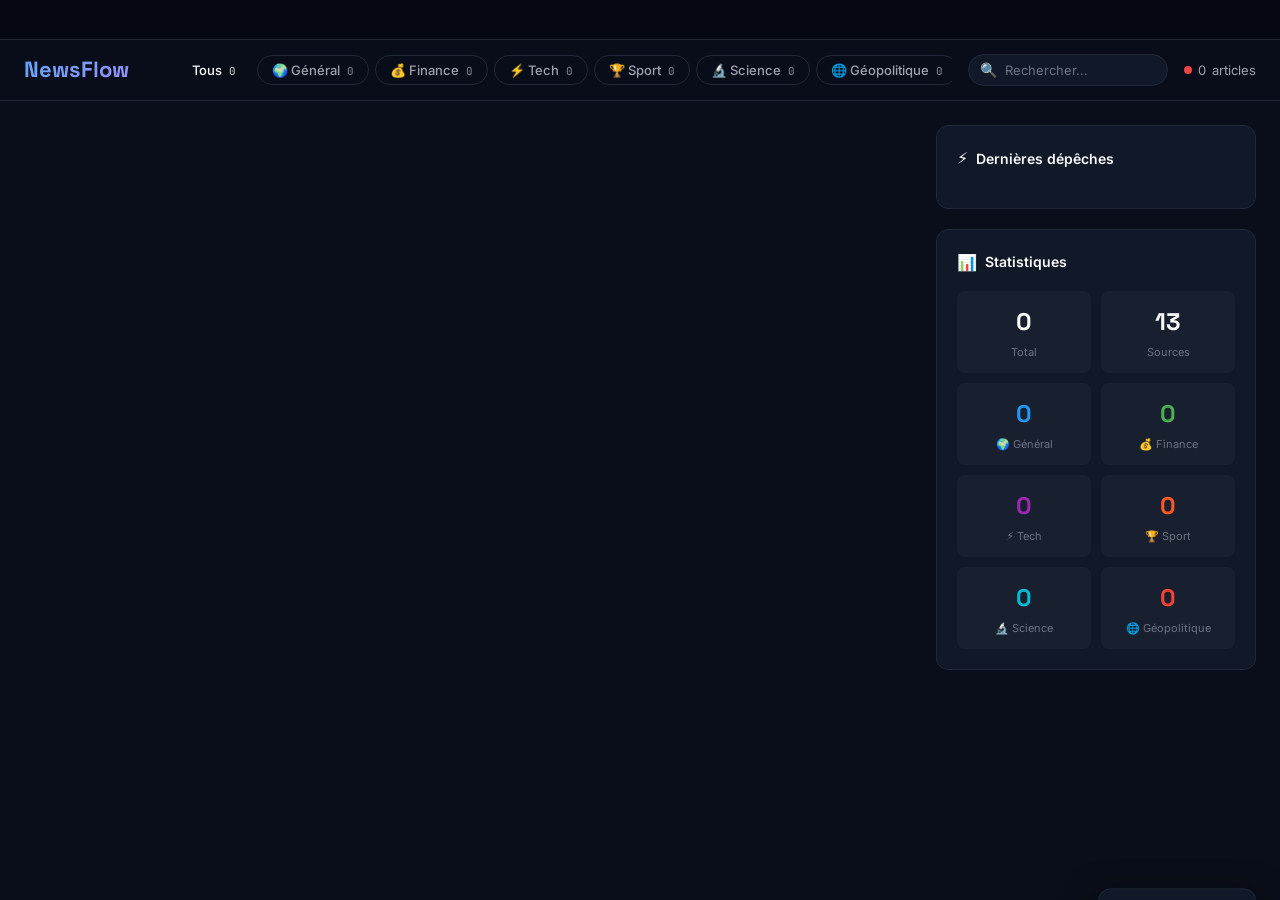
==== commit c542e80c: "feat: NewsFlow FR — agrégateur RSS temps réel multi-thèmes UI Modern News" ====
--- a/index.html
+++ b/index.html
@@ -3,419 +3,947 @@
 <head>
 <meta charset="UTF-8">
 <meta name="viewport" content="width=device-width, initial-scale=1.0">
-<title>Tableau de Bord Trading Alpaca - 2026-03-13</title>
+<title>NewsFlow FR — Agrégateur RSS Temps Réel</title>
+<link rel="preconnect" href="https://fonts.googleapis.com">
+<link rel="preconnect" href="https://fonts.gstatic.com" crossorigin>
+<link href="https://fonts.googleapis.com/css2?family=Inter:wght@300;400;500;600;700&family=JetBrains+Mono:wght@400;500&family=Space+Grotesk:wght@400;500;600;700&display=swap" rel="stylesheet">
 <style>
-*{box-sizing:border-box;margin:0;padding:0;}
-body{background:#0f172a;color:#e2e8f0;font-family:-apple-system,BlinkMacSystemFont,'Segoe UI',sans-serif;overflow-x:hidden;padding:0.5rem;}
-.section{background:#1e293b;border-radius:12px;padding:16px;margin-bottom:16px;}
-.section-title{font-size:13px;color:#64748b;text-transform:uppercase;letter-spacing:.08em;border-bottom:1px solid #334155;padding-bottom:8px;margin-bottom:12px;}
-.mobile-card{display:block;}
-.desktop-table{display:none;}
-table{width:100%;border-collapse:collapse;}
-th{background:#0f172a;color:#94a3b8;font-size:11px;text-transform:uppercase;padding:8px;text-align:left;}
-.kpi-grid{display:grid;grid-template-columns:1fr;gap:10px;}
-@media(min-width:480px){.kpi-grid{grid-template-columns:1fr 1fr;}}
-@media(min-width:768px){.mobile-card{display:none;}.desktop-table{display:table;}.kpi-grid{grid-template-columns:1fr 1fr;}}
-@media(min-width:1024px){.kpi-grid{grid-template-columns:1fr 1fr 1fr 1fr;}}
-.kpi-card{background:#0f172a;border-radius:10px;padding:14px;}
-.kpi-label{font-size:11px;color:#64748b;text-transform:uppercase;margin-bottom:6px;}
-.kpi-value{font-size:clamp(1rem,3vw,1.5rem);font-weight:700;color:#e2e8f0;}
-.rules-grid{display:grid;grid-template-columns:1fr;gap:8px;}
-@media(min-width:600px){.rules-grid{grid-template-columns:1fr 1fr;}}
-@media(min-width:1024px){.rules-grid{grid-template-columns:1fr 1fr 1fr;}}
-.rule-card{background:#0f172a;border-left:3px solid #3b82f6;border-radius:6px;padding:10px 12px;font-size:13px;color:#94a3b8;}
-.rule-num{color:#3b82f6;font-weight:700;margin-right:6px;}
+*,*::before,*::after{box-sizing:border-box;margin:0;padding:0}
+:root{
+  --bg-primary:#0A0E1A;--bg-card:#111827;--bg-card-hover:#1a2236;
+  --bg-ticker:#050810;--text-primary:#F9FAFB;--text-secondary:#9CA3AF;
+  --text-muted:#6B7280;--border-color:#1F2937;--border-glow:#374151;
+  --general:#2196F3;--finance:#4CAF50;--tech:#9C27B0;
+  --sport:#FF5722;--science:#00BCD4;--geopolitique:#F44336;
+  --radius:12px;--radius-sm:8px;--shadow:0 4px 24px rgba(0,0,0,.4);
+  --transition:all .3s cubic-bezier(.4,0,.2,1);
+}
+html{scroll-behavior:smooth}
+body{
+  font-family:'Inter',system-ui,sans-serif;background:var(--bg-primary);
+  color:var(--text-primary);line-height:1.6;min-height:100vh;
+  -webkit-font-smoothing:antialiased;
+}
+h1,h2,h3,h4,h5{font-family:'Space Grotesk',sans-serif;font-weight:600}
+a{color:inherit;text-decoration:none}
+img{max-width:100%;display:block}
+
+/* TICKER */
+.ticker-wrap{
+  background:var(--bg-ticker);border-bottom:1px solid var(--border-color);
+  overflow:hidden;height:40px;position:relative;z-index:100;
+}
+.ticker{
+  display:flex;align-items:center;height:100%;
+  animation:tickerScroll 60s linear infinite;white-space:nowrap;
+}
+.ticker:hover{animation-play-state:paused}
+.ticker-item{
+  display:inline-flex;align-items:center;gap:8px;
+  padding:0 32px;font-size:13px;font-weight:500;
+  color:var(--text-secondary);flex-shrink:0;
+}
+.ticker-item .dot{
+  width:6px;height:6px;border-radius:50%;flex-shrink:0;
+}
+.ticker-item .time{font-family:'JetBrains Mono',monospace;font-size:11px;color:var(--text-muted)}
+@keyframes tickerScroll{0%{transform:translateX(0)}100%{transform:translateX(-50%)}}
+
+/* NAVBAR */
+.navbar{
+  position:sticky;top:0;z-index:90;
+  background:rgba(10,14,26,.92);backdrop-filter:blur(20px);
+  border-bottom:1px solid var(--border-color);padding:0 24px;
+}
+.navbar-inner{
+  max-width:1440px;margin:0 auto;
+  display:flex;align-items:center;gap:16px;height:60px;
+}
+.navbar-brand{
+  font-family:'Space Grotesk',sans-serif;font-size:22px;font-weight:700;
+  background:linear-gradient(135deg,#60A5FA,#A78BFA);-webkit-background-clip:text;
+  -webkit-text-fill-color:transparent;flex-shrink:0;
+}
+.navbar-brand span{font-weight:400;opacity:.7}
+.nav-filters{
+  display:flex;gap:6px;flex:1;overflow-x:auto;
+  scrollbar-width:none;-ms-overflow-style:none;
+}
+.nav-filters::-webkit-scrollbar{display:none}
+.filter-btn{
+  padding:6px 14px;border-radius:20px;border:1px solid var(--border-color);
+  background:transparent;color:var(--text-secondary);font-size:13px;
+  font-weight:500;cursor:pointer;white-space:nowrap;transition:var(--transition);
+  font-family:'Inter',sans-serif;
+}
+.filter-btn:hover{border-color:var(--border-glow);color:var(--text-primary)}
+.filter-btn.active{color:#fff;border-color:transparent}
+.filter-btn .count{
+  display:inline-block;margin-left:4px;font-size:11px;
+  opacity:.7;font-family:'JetBrains Mono',monospace;
+}
+.nav-stats{
+  display:flex;align-items:center;gap:12px;flex-shrink:0;
+}
+.live-counter{
+  display:flex;align-items:center;gap:6px;
+  font-size:13px;color:var(--text-secondary);
+}
+.live-counter .pulse{
+  width:8px;height:8px;border-radius:50%;background:#EF4444;
+  animation:pulse 2s infinite;
+}
+@keyframes pulse{0%,100%{opacity:1;transform:scale(1)}50%{opacity:.5;transform:scale(1.3)}}
+.new-badge{
+  background:#EF4444;color:#fff;font-size:11px;font-weight:600;
+  padding:2px 8px;border-radius:10px;font-family:'JetBrains Mono',monospace;
+  animation:fadeIn .3s ease;
+}
+@keyframes fadeIn{from{opacity:0;transform:scale(.8)}to{opacity:1;transform:scale(1)}}
+
+/* SEARCH */
+.search-wrap{
+  position:relative;flex-shrink:0;
+}
+.search-input{
+  background:var(--bg-card);border:1px solid var(--border-color);
+  border-radius:20px;padding:7px 14px 7px 36px;color:var(--text-primary);
+  font-size:13px;width:200px;transition:var(--transition);
+  font-family:'Inter',sans-serif;
+}
+.search-input:focus{outline:none;border-color:var(--general);width:260px}
+.search-input::placeholder{color:var(--text-muted)}
+.search-icon{
+  position:absolute;left:12px;top:50%;transform:translateY(-50%);
+  color:var(--text-muted);font-size:14px;pointer-events:none;
+}
+
+/* MAIN LAYOUT */
+.main-container{
+  max-width:1440px;margin:0 auto;padding:24px;
+  display:grid;grid-template-columns:1fr 320px;gap:24px;
+}
+
+/* HERO */
+.hero-card{
+  position:relative;border-radius:var(--radius);overflow:hidden;
+  background:var(--bg-card);border:1px solid var(--border-color);
+  margin-bottom:24px;cursor:pointer;transition:var(--transition);
+}
+.hero-card:hover{border-color:var(--border-glow);transform:translateY(-2px);box-shadow:var(--shadow)}
+.hero-img{
+  width:100%;height:400px;object-fit:cover;
+  background:linear-gradient(135deg,#1a2236,#111827);
+}
+.hero-overlay{
+  position:absolute;bottom:0;left:0;right:0;
+  background:linear-gradient(transparent,rgba(0,0,0,.85));
+  padding:32px;
+}
+.hero-theme{
+  display:inline-block;padding:4px 12px;border-radius:4px;
+  font-size:12px;font-weight:600;color:#fff;margin-bottom:12px;
+}
+.hero-title{
+  font-size:28px;font-weight:700;line-height:1.3;margin-bottom:8px;
+}
+.hero-meta{
+  display:flex;align-items:center;gap:16px;
+  font-size:13px;color:var(--text-secondary);
+}
+.hero-meta .source{font-weight:600}
+.hero-meta .time{font-family:'JetBrains Mono',monospace}
+.live-badge{
+  display:inline-flex;align-items:center;gap:4px;
+  background:#EF4444;color:#fff;padding:2px 8px;
+  border-radius:4px;font-size:11px;font-weight:700;
+  animation:blink 1.5s infinite;text-transform:uppercase;
+}
+@keyframes blink{0%,100%{opacity:1}50%{opacity:.6}}
+
+/* MASONRY GRID */
+.articles-grid{
+  column-count:2;column-gap:20px;
+}
+.article-card{
+  break-inside:avoid;background:var(--bg-card);
+  border:1px solid var(--border-color);border-radius:var(--radius);
+  overflow:hidden;margin-bottom:20px;cursor:pointer;
+  transition:var(--transition);position:relative;
+}
+.article-card:hover{
+  border-color:var(--border-glow);transform:translateY(-3px);
+  box-shadow:var(--shadow);
+}
+.article-card:hover .card-glow{opacity:1}
+.card-glow{
+  position:absolute;inset:-1px;border-radius:var(--radius);
+  opacity:0;transition:opacity .3s;pointer-events:none;z-index:1;
+}
+.card-img{
+  width:100%;aspect-ratio:16/9;object-fit:cover;
+  background:linear-gradient(135deg,#1a2236,#111827);
+}
+.card-body{padding:16px;position:relative;z-index:2}
+.card-theme{
+  display:inline-block;padding:3px 10px;border-radius:4px;
+  font-size:11px;font-weight:600;color:#fff;margin-bottom:8px;
+}
+.card-title{
+  font-family:'Space Grotesk',sans-serif;font-size:16px;
+  font-weight:600;line-height:1.4;margin-bottom:8px;
+  display:-webkit-box;-webkit-line-clamp:3;-webkit-box-orient:vertical;overflow:hidden;
+}
+.card-desc{
+  font-size:13px;color:var(--text-secondary);line-height:1.5;
+  display:-webkit-box;-webkit-line-clamp:2;-webkit-box-orient:vertical;overflow:hidden;
+  margin-bottom:12px;
+}
+.card-footer{
+  display:flex;align-items:center;justify-content:space-between;
+  font-size:12px;color:var(--text-muted);
+}
+.card-source{font-weight:600;color:var(--text-secondary)}
+.card-time{font-family:'JetBrains Mono',monospace}
+
+/* SKELETON */
+.skeleton{position:relative;overflow:hidden;background:var(--bg-card);
+  border:1px solid var(--border-color);border-radius:var(--radius);margin-bottom:20px;
+}
+.skeleton::after{
+  content:'';position:absolute;inset:0;
+  background:linear-gradient(90deg,transparent,rgba(255,255,255,.04),transparent);
+  animation:shimmer 1.5s infinite;
+}
+@keyframes shimmer{0%{transform:translateX(-100%)}100%{transform:translateX(100%)}}
+.skeleton-img{width:100%;aspect-ratio:16/9;background:#1a2236}
+.skeleton-body{padding:16px}
+.skeleton-line{height:14px;background:#1a2236;border-radius:4px;margin-bottom:10px}
+.skeleton-line.short{width:60%}
+.skeleton-line.medium{width:80%}
+
+/* SIDEBAR */
+.sidebar{position:sticky;top:84px;align-self:start}
+.sidebar-section{
+  background:var(--bg-card);border:1px solid var(--border-color);
+  border-radius:var(--radius);padding:20px;margin-bottom:20px;
+}
+.sidebar-title{
+  font-size:14px;font-weight:600;margin-bottom:16px;
+  display:flex;align-items:center;gap:8px;
+}
+.sidebar-title .icon{font-size:16px}
+.timeline{list-style:none;max-height:600px;overflow-y:auto;
+  scrollbar-width:thin;scrollbar-color:var(--border-color) transparent;
+}
+.timeline::-webkit-scrollbar{width:4px}
+.timeline::-webkit-scrollbar-thumb{background:var(--border-color);border-radius:2px}
+.timeline-item{
+  padding:10px 0;border-bottom:1px solid var(--border-color);
+  cursor:pointer;transition:var(--transition);
+}
+.timeline-item:last-child{border-bottom:none}
+.timeline-item:hover{padding-left:8px}
+.timeline-item .tl-theme{
+  display:inline-block;width:8px;height:8px;border-radius:2px;
+  margin-right:6px;vertical-align:middle;
+}
+.timeline-item .tl-title{
+  font-size:13px;font-weight:500;line-height:1.4;
+  display:-webkit-box;-webkit-line-clamp:2;-webkit-box-orient:vertical;overflow:hidden;
+}
+.timeline-item .tl-meta{
+  font-size:11px;color:var(--text-muted);margin-top:4px;
+  font-family:'JetBrains Mono',monospace;
+}
+
+/* STATS SIDEBAR */
+.stats-grid{display:grid;grid-template-columns:1fr 1fr;gap:10px}
+.stat-item{
+  background:rgba(255,255,255,.03);border-radius:var(--radius-sm);
+  padding:12px;text-align:center;
+}
+.stat-value{
+  font-family:'Space Grotesk',sans-serif;font-size:24px;font-weight:700;
+}
+.stat-label{font-size:11px;color:var(--text-muted);margin-top:2px}
+
+/* MODAL */
+.modal-overlay{
+  position:fixed;inset:0;background:rgba(0,0,0,.8);
+  backdrop-filter:blur(8px);z-index:200;display:none;
+  align-items:center;justify-content:center;padding:24px;
+}
+.modal-overlay.active{display:flex}
+.modal{
+  background:var(--bg-card);border:1px solid var(--border-color);
+  border-radius:var(--radius);max-width:800px;width:100%;
+  max-height:90vh;overflow-y:auto;position:relative;
+  scrollbar-width:thin;scrollbar-color:var(--border-color) transparent;
+}
+.modal::-webkit-scrollbar{width:6px}
+.modal::-webkit-scrollbar-thumb{background:var(--border-color);border-radius:3px}
+.modal-close{
+  position:sticky;top:0;float:right;margin:16px;
+  background:rgba(0,0,0,.5);border:none;color:#fff;
+  width:36px;height:36px;border-radius:50%;cursor:pointer;
+  font-size:18px;z-index:10;transition:var(--transition);
+}
+.modal-close:hover{background:rgba(255,255,255,.1)}
+.modal-img{width:100%;max-height:400px;object-fit:cover}
+.modal-body{padding:32px}
+.modal-theme{
+  display:inline-block;padding:4px 12px;border-radius:4px;
+  font-size:12px;font-weight:600;color:#fff;margin-bottom:16px;
+}
+.modal-title{font-size:24px;font-weight:700;line-height:1.3;margin-bottom:12px}
+.modal-meta{
+  display:flex;align-items:center;gap:16px;
+  font-size:13px;color:var(--text-secondary);margin-bottom:24px;
+  padding-bottom:24px;border-bottom:1px solid var(--border-color);
+}
+.modal-content{
+  font-size:15px;line-height:1.8;color:var(--text-secondary);
+}
+.modal-content p{margin-bottom:16px}
+.modal-link{
+  display:inline-flex;align-items:center;gap:8px;
+  margin-top:24px;padding:12px 24px;background:var(--general);
+  color:#fff;border-radius:var(--radius-sm);font-weight:600;
+  transition:var(--transition);
+}
+.modal-link:hover{opacity:.85}
+
+/* NOTIFICATION TOAST */
+.toast{
+  position:fixed;bottom:24px;right:24px;background:var(--bg-card);
+  border:1px solid var(--border-color);border-radius:var(--radius);
+  padding:16px 20px;z-index:300;max-width:360px;
+  transform:translateY(120%);transition:transform .4s cubic-bezier(.4,0,.2,1);
+  box-shadow:0 8px 32px rgba(0,0,0,.5);
+}
+.toast.show{transform:translateY(0)}
+.toast-header{display:flex;align-items:center;gap:8px;margin-bottom:8px}
+.toast-dot{width:8px;height:8px;border-radius:50%;background:#EF4444;animation:pulse 2s infinite}
+.toast-label{font-size:12px;font-weight:600;color:#EF4444;text-transform:uppercase}
+.toast-title{font-size:14px;font-weight:600;line-height:1.4}
+
+/* LOADING SPINNER */
+.loading-more{
+  text-align:center;padding:32px;color:var(--text-muted);
+  font-size:13px;
+}
+.spinner{
+  display:inline-block;width:24px;height:24px;
+  border:2px solid var(--border-color);border-top-color:var(--general);
+  border-radius:50%;animation:spin .8s linear infinite;margin-bottom:8px;
+}
+@keyframes spin{to{transform:rotate(360deg)}}
+
+/* RESPONSIVE */
+@media(max-width:1024px){
+  .main-container{grid-template-columns:1fr}
+  .sidebar{position:static;display:grid;grid-template-columns:1fr 1fr;gap:20px}
+  .articles-grid{column-count:2}
+}
+@media(max-width:768px){
+  .navbar-inner{flex-wrap:wrap;height:auto;padding:12px 0}
+  .nav-filters{order:3;width:100%;padding-top:8px}
+  .search-input{width:140px}
+  .search-input:focus{width:180px}
+  .articles-grid{column-count:1}
+  .hero-img{height:260px}
+  .hero-title{font-size:20px}
+  .hero-overlay{padding:20px}
+  .sidebar{grid-template-columns:1fr}
+  .main-container{padding:16px}
+}
+@media(max-width:480px){
+  .nav-stats{display:none}
+  .hero-card{margin-bottom:16px}
+}
+
+/* SCROLL TO TOP */
+.scroll-top{
+  position:fixed;bottom:24px;left:24px;width:44px;height:44px;
+  background:var(--bg-card);border:1px solid var(--border-color);
+  border-radius:50%;display:flex;align-items:center;justify-content:center;
+  cursor:pointer;opacity:0;transform:translateY(20px);
+  transition:var(--transition);z-index:50;font-size:18px;
+}
+.scroll-top.visible{opacity:1;transform:translateY(0)}
+.scroll-top:hover{border-color:var(--general);color:var(--general)}
 </style>
 </head>
 <body>
 
-<!-- HEADER -->
-<div style="background:linear-gradient(135deg,#1e3a5f,#0f172a);border-radius:12px;padding:16px 20px;margin-bottom:16px;display:flex;justify-content:space-between;align-items:center;flex-wrap:wrap;gap:8px;">
-  <div>
-    <div style="font-size:clamp(1rem,3vw,1.4rem);font-weight:800;color:#e2e8f0;">Alpaca Paper Trading</div>
-    <div style="font-size:12px;color:#94a3b8;margin-top:2px;">Bot MA Crossover + RSI</div>
+<!-- TICKER -->
+<div class="ticker-wrap">
+  <div class="ticker" id="ticker"></div>
+</div>
+
+<!-- NAVBAR -->
+<nav class="navbar">
+  <div class="navbar-inner">
+    <div class="navbar-brand">NewsFlow <span>FR</span></div>
+    <div class="nav-filters" id="navFilters"></div>
+    <div class="search-wrap">
+      <span class="search-icon">🔍</span>
+      <input type="text" class="search-input" id="searchInput" placeholder="Rechercher...">
+    </div>
+    <div class="nav-stats">
+      <div class="live-counter">
+        <span class="pulse"></span>
+        <span id="totalCounter">0</span> articles
+      </div>
+      <div class="new-badge" id="newBadge" style="display:none">+0</div>
+    </div>
   </div>
-  <div style="text-align:right;">
-    <div style="font-size:11px;color:#64748b;">Mis &agrave; jour</div>
-    <div style="font-size:13px;color:#94a3b8;font-weight:600;">2026-03-13 21:00 UTC</div>
+</nav>
+
+<!-- MAIN -->
+<div class="main-container">
+  <main>
+    <div id="heroCard"></div>
+    <div class="articles-grid" id="articlesGrid"></div>
+    <div class="loading-more" id="loadingMore" style="display:none">
+      <div class="spinner"></div>
+      <div>Chargement...</div>
+    </div>
+    <div id="sentinel" style="height:1px"></div>
+  </main>
+  <aside class="sidebar">
+    <div class="sidebar-section">
+      <div class="sidebar-title"><span class="icon">⚡</span> Dernières dépêches</div>
+      <ul class="timeline" id="timeline"></ul>
+    </div>
+    <div class="sidebar-section">
+      <div class="sidebar-title"><span class="icon">📊</span> Statistiques</div>
+      <div class="stats-grid" id="statsGrid"></div>
+    </div>
+  </aside>
+</div>
+
+<!-- MODAL -->
+<div class="modal-overlay" id="modalOverlay">
+  <div class="modal" id="modal">
+    <button class="modal-close" id="modalClose">✕</button>
+    <div id="modalContent"></div>
   </div>
 </div>
 
-<!-- SECTION 1: AUJOURD'HUI -->
-<div style="background:#3a1a1a;border-radius:12px;padding:20px;margin-bottom:16px;border:1px solid #991b1b;">
-  <div style="font-size:11px;color:#94a3b8;text-transform:uppercase;letter-spacing:.08em;margin-bottom:10px;">Aujourd&apos;hui</div>
-  <div style="font-size:clamp(1.2rem,4vw,2rem);font-weight:800;color:#f87171;margin-bottom:8px;">-0.02 USD (-0.0000%)</div>
-  <div style="display:grid;grid-template-columns:repeat(3,1fr);gap:8px;margin-top:10px;">
-    <div style="background:rgba(0,0,0,0.3);border-radius:8px;padding:10px;text-align:center;">
-      <div style="font-size:11px;color:#64748b;margin-bottom:4px;">Trades ex&eacute;cut&eacute;s</div>
-      <div style="font-size:20px;font-weight:700;color:#e2e8f0;">0</div>
+<!-- TOAST -->
+<div class="toast" id="toast">
+  <div class="toast-header">
+    <span class="toast-dot"></span>
+    <span class="toast-label">Breaking News</span>
+  </div>
+  <div class="toast-title" id="toastTitle"></div>
+</div>
+
+<!-- SCROLL TOP -->
+<button class="scroll-top" id="scrollTop">↑</button>
+
+<script>
+// ═══════════════════════════════════════════════════════════════
+// CONFIGURATION
+// ═══════════════════════════════════════════════════════════════
+const RSS_SOURCES = [
+  { name: "AFP",          url: "https://www.afp.com/fr/actus/afp_actualite/792,31,9,7,33/feed", theme: "general" },
+  { name: "Reuters FR",   url: "https://fr.reuters.com/rssFeed/topNews",                         theme: "general" },
+  { name: "AP France",    url: "https://rss.app/feeds/ap-france.xml",                            theme: "general" },
+  { name: "Bloomberg FR", url: "https://feeds.bloomberg.com/markets/news.rss",                   theme: "finance" },
+  { name: "Le Monde",     url: "https://www.lemonde.fr/rss/une.xml",                             theme: "general" },
+  { name: "Le Figaro",    url: "https://www.lefigaro.fr/rss/figaro_actualites.xml",              theme: "general" },
+  { name: "BFM TV",       url: "https://www.bfmtv.com/rss/news-flux-rss/",                      theme: "general" },
+  { name: "France 24",    url: "https://www.france24.com/fr/rss",                                theme: "general" },
+  { name: "LeMonde Tech", url: "https://www.lemonde.fr/pixels/rss_full.xml",                     theme: "tech" },
+  { name: "BFM Finance",  url: "https://www.bfmtv.com/economie/rss/",                           theme: "finance" },
+  { name: "L'Equipe",     url: "https://www.lequipe.fr/rss/actu_rss.xml",                       theme: "sport" },
+  { name: "France24 Géo", url: "https://www.france24.com/fr/europe/rss",                         theme: "geopolitique" },
+  { name: "Science&Vie",  url: "https://www.science-et-vie.com/feed",                            theme: "science" }
+];
+const CORS_PROXY = "https://api.allorigins.win/get?url=";
+const THEMES = {
+  general:      { label: "🌍 Général",      color: "#2196F3" },
+  finance:      { label: "💰 Finance",      color: "#4CAF50" },
+  tech:         { label: "⚡ Tech",         color: "#9C27B0" },
+  sport:        { label: "🏆 Sport",        color: "#FF5722" },
+  science:      { label: "🔬 Science",      color: "#00BCD4" },
+  geopolitique: { label: "🌐 Géopolitique", color: "#F44336" }
+};
+const REFRESH_INTERVAL = 120000; // 2 min
+const CACHE_TTL = 300000; // 5 min
+const ITEMS_PER_PAGE = 12;
+
+// ═══════════════════════════════════════════════════════════════
+// STATE
+// ═══════════════════════════════════════════════════════════════
+let allArticles = [];
+let filteredArticles = [];
+let displayedCount = 0;
+let activeFilter = 'all';
+let searchQuery = '';
+let visitStart = Date.now();
+let initialCount = 0;
+let newSinceVisit = 0;
+let isLoading = false;
+
+// ═══════════════════════════════════════════════════════════════
+// UTILS
+// ═══════════════════════════════════════════════════════════════
+function escapeHtml(str) {
+  if (!str) return '';
+  const d = document.createElement('div');
+  d.textContent = str;
+  return d.innerHTML;
+}
+
+function stripHtml(html) {
+  if (!html) return '';
+  const d = document.createElement('div');
+  d.innerHTML = html;
+  return d.textContent || d.innerText || '';
+}
+
+function timeAgo(date) {
+  const s = Math.floor((Date.now() - date) / 1000);
+  if (s < 60) return "à l'instant";
+  if (s < 3600) return Math.floor(s / 60) + "min";
+  if (s < 86400) return Math.floor(s / 3600) + "h";
+  return Math.floor(s / 86400) + "j";
+}
+
+function isLive(date) {
+  return (Date.now() - date) < 1800000; // 30 min
+}
+
+function debounce(fn, ms) {
+  let t;
+  return (...a) => { clearTimeout(t); t = setTimeout(() => fn(...a), ms); };
+}
+
+function getCacheKey(url) { return 'nf_' + btoa(url).slice(0, 20); }
+
+function getCache(key) {
+  try {
+    const raw = localStorage.getItem(key);
+    if (!raw) return null;
+    const { data, ts } = JSON.parse(raw);
+    if (Date.now() - ts > CACHE_TTL) { localStorage.removeItem(key); return null; }
+    return data;
+  } catch { return null; }
+}
+
+function setCache(key, data) {
+  try { localStorage.setItem(key, JSON.stringify({ data, ts: Date.now() })); } catch {}
+}
+
+// ═══════════════════════════════════════════════════════════════
+// RSS PARSER
+// ═══════════════════════════════════════════════════════════════
+async function fetchRSS(source) {
+  const cacheKey = getCacheKey(source.url);
+  const cached = getCache(cacheKey);
+  if (cached) return cached;
+
+  try {
+    const resp = await fetch(CORS_PROXY + encodeURIComponent(source.url), { signal: AbortSignal.timeout(15000) });
+    if (!resp.ok) throw new Error(resp.status);
+    const json = await resp.json();
+    const xml = json.contents || '';
+    const doc = new DOMParser().parseFromString(xml, 'text/xml');
+    const items = doc.querySelectorAll('item');
+    const articles = [];
+
+    items.forEach((item, i) => {
+      if (i >= 20) return;
+      const title = item.querySelector('title')?.textContent?.trim() || '';
+      const link = item.querySelector('link')?.textContent?.trim() || '';
+      const desc = item.querySelector('description')?.textContent?.trim() || '';
+      const pubDate = item.querySelector('pubDate')?.textContent?.trim() || '';
+      const enclosure = item.querySelector('enclosure')?.getAttribute('url') || '';
+      const mediaContent = item.querySelector('content\\:url, media\\:content')?.getAttribute('url') || '';
+      const img = enclosure || mediaContent || '';
+
+      if (!title) return;
+
+      articles.push({
+        id: source.name + '_' + i + '_' + Date.now(),
+        title: escapeHtml(title),
+        link,
+        description: stripHtml(desc).slice(0, 300),
+        image: img,
+        pubDate: pubDate ? new Date(pubDate) : new Date(),
+        source: source.name,
+        theme: source.theme
+      });
+    });
+
+    setCache(cacheKey, articles);
+    return articles;
+  } catch (e) {
+    console.warn(`[RSS] Erreur ${source.name}:`, e.message);
+    return [];
+  }
+}
+
+async function fetchAllSources() {
+  const results = await Promise.allSettled(RSS_SOURCES.map(s => fetchRSS(s)));
+  const articles = [];
+  results.forEach(r => { if (r.status === 'fulfilled') articles.push(...r.value); });
+  articles.sort((a, b) => b.pubDate - a.pubDate);
+  // Deduplicate by title similarity
+  const seen = new Set();
+  return articles.filter(a => {
+    const key = a.title.toLowerCase().slice(0, 60);
+    if (seen.has(key)) return false;
+    seen.add(key);
+    return true;
+  });
+}
+
+// ═══════════════════════════════════════════════════════════════
+// RENDER
+// ═══════════════════════════════════════════════════════════════
+function renderTicker(articles) {
+  const el = document.getElementById('ticker');
+  const items = articles.slice(0, 30);
+  const html = items.map(a => {
+    const t = THEMES[a.theme] || THEMES.general;
+    return `<span class="ticker-item">
+      <span class="dot" style="background:${t.color}"></span>
+      ${a.title}
+      <span class="time">${timeAgo(a.pubDate)}</span>
+    </span>`;
+  }).join('');
+  el.innerHTML = html + html; // duplicate for seamless loop
+}
+
+function renderNavFilters() {
+  const el = document.getElementById('navFilters');
+  const counts = { all: allArticles.length };
+  Object.keys(THEMES).forEach(t => {
+    counts[t] = allArticles.filter(a => a.theme === t).length;
+  });
+
+  let html = `<button class="filter-btn active" data-filter="all">Tous <span class="count">${counts.all}</span></button>`;
+  Object.entries(THEMES).forEach(([key, val]) => {
+    html += `<button class="filter-btn" data-filter="${key}" style="--c:${val.color}">${val.label} <span class="count">${counts[key]}</span></button>`;
+  });
+  el.innerHTML = html;
+
+  el.querySelectorAll('.filter-btn').forEach(btn => {
+    btn.addEventListener('click', () => {
+      el.querySelectorAll('.filter-btn').forEach(b => {
+        b.classList.remove('active');
+        b.style.background = '';
+        b.style.borderColor = '';
+        b.style.color = '';
+      });
+      btn.classList.add('active');
+      const f = btn.dataset.filter;
+      if (f !== 'all') {
+        const c = THEMES[f]?.color || '#666';
+        btn.style.background = c;
+        btn.style.borderColor = c;
+        btn.style.color = '#fff';
+      }
+      activeFilter = f;
+      applyFilters();
+    });
+  });
+}
+
+function renderHero(article) {
+  if (!article) { document.getElementById('heroCard').innerHTML = ''; return; }
+  const t = THEMES[article.theme] || THEMES.general;
+  const live = isLive(article.pubDate);
+  document.getElementById('heroCard').innerHTML = `
+    <div class="hero-card" onclick="openModal('${article.id}')">
+      ${article.image ? `<img class="hero-img" src="${article.image}" alt="" loading="lazy" onerror="this.style.display='none'">` : ''}
+      <div class="hero-overlay">
+        <span class="hero-theme" style="background:${t.color}">${t.label}</span>
+        ${live ? '<span class="live-badge">● LIVE</span>' : ''}
+        <h2 class="hero-title">${article.title}</h2>
+        <div class="hero-meta">
+          <span class="source">${article.source}</span>
+          <span class="time">${timeAgo(article.pubDate)}</span>
+        </div>
+      </div>
+    </div>`;
+}
+
+function renderSkeletons(count) {
+  let html = '';
+  for (let i = 0; i < count; i++) {
+    html += `<div class="skeleton">
+      <div class="skeleton-img"></div>
+      <div class="skeleton-body">
+        <div class="skeleton-line short"></div>
+        <div class="skeleton-line"></div>
+        <div class="skeleton-line medium"></div>
+      </div>
+    </div>`;
+  }
+  return html;
+}
+
+function renderArticleCard(a) {
+  const t = THEMES[a.theme] || THEMES.general;
+  const live = isLive(a.pubDate);
+  return `<div class="article-card" onclick="openModal('${a.id}')">
+    <div class="card-glow" style="box-shadow:inset 0 0 0 1px ${t.color},0 0 20px ${t.color}22"></div>
+    ${a.image ? `<img class="card-img" src="${a.image}" alt="" loading="lazy" onerror="this.style.display='none'">` : ''}
+    <div class="card-body">
+      <span class="card-theme" style="background:${t.color}">${t.label}</span>
+      ${live ? '<span class="live-badge" style="margin-left:6px">● LIVE</span>' : ''}
+      <h3 class="card-title">${a.title}</h3>
+      ${a.description ? `<p class="card-desc">${escapeHtml(a.description)}</p>` : ''}
+      <div class="card-footer">
+        <span class="card-source">${a.source}</span>
+        <span class="card-time">${timeAgo(a.pubDate)}</span>
+      </div>
     </div>
-    <div style="background:rgba(0,0,0,0.3);border-radius:8px;padding:10px;text-align:center;">
-      <div style="font-size:11px;color:#64748b;margin-bottom:4px;">Positions ouvertes</div>
-      <div style="font-size:20px;font-weight:700;color:#e2e8f0;">1</div>
-    </div>
-    <div style="background:rgba(0,0,0,0.3);border-radius:8px;padding:10px;text-align:center;">
-      <div style="font-size:11px;color:#64748b;margin-bottom:4px;">P&amp;L non r&eacute;alis&eacute;</div>
-      <div style="font-size:16px;font-weight:700;color:#f87171;">-0.0130</div>
-    </div>
-  </div>
-</div>
-
-<!-- SECTION 2: TRADES DU JOUR -->
-<div class="section">
-  <div class="section-title">Trades du Jour (2026-03-13)</div>
-  <div class="mobile-card"><p style="color:#64748b;padding:12px;">Aucun trade aujourd'hui.</p></div>
-  <table class="desktop-table">
-    <thead><tr>
-      <th>Date/Heure</th><th>Symbole</th><th>Action</th><th>Prix</th><th>Qt&eacute;</th><th>P&amp;L</th><th>Statut</th>
-    </tr></thead>
-    <tbody><tr><td colspan="7" style="padding:16px;text-align:center;color:#64748b;">Aucun trade aujourd'hui.</td></tr></tbody>
-  </table>
-</div>
-
-<!-- SECTION 3: HISTORIQUE DES GAINS PAR JOUR -->
-<div class="section">
-  <div class="section-title">Historique des Gains par Jour</div>
-  <div class="mobile-card"><div style="background:rgba(248,113,113,0.07);border-radius:8px;padding:10px;margin-bottom:8px;border:1px solid #1e293b;">
-  <div style="display:flex;justify-content:space-between;align-items:center;margin-bottom:6px;">
-    <span style="color:#94a3b8;font-size:13px;">2026-03-13</span>
-    <span style="background:#0f172a;color:#64748b;padding:2px 8px;border-radius:12px;font-size:11px;">0 trades</span>
-  </div>
-  <div style="display:grid;grid-template-columns:1fr 1fr;gap:6px;font-size:13px;">
-    <div><span style="color:#64748b;">Gain/Perte</span><br><span style="color:#f87171;font-weight:600;">$0.0163</span></div>
-    <div><span style="color:#64748b;">Cumul</span><br><span style="color:#f87171;">$701.66</span></div>
-  </div>
-</div><div style="background:rgba(248,113,113,0.07);border-radius:8px;padding:10px;margin-bottom:8px;border:1px solid #1e293b;">
-  <div style="display:flex;justify-content:space-between;align-items:center;margin-bottom:6px;">
-    <span style="color:#94a3b8;font-size:13px;">2026-03-12</span>
-    <span style="background:#0f172a;color:#64748b;padding:2px 8px;border-radius:12px;font-size:11px;">0 trades</span>
-  </div>
-  <div style="display:grid;grid-template-columns:1fr 1fr;gap:6px;font-size:13px;">
-    <div><span style="color:#64748b;">Gain/Perte</span><br><span style="color:#f87171;font-weight:600;">$0.0114</span></div>
-    <div><span style="color:#64748b;">Cumul</span><br><span style="color:#f87171;">$701.65</span></div>
-  </div>
-</div><div style="background:rgba(74,222,128,0.07);border-radius:8px;padding:10px;margin-bottom:8px;border:1px solid #1e293b;">
-  <div style="display:flex;justify-content:space-between;align-items:center;margin-bottom:6px;">
-    <span style="color:#94a3b8;font-size:13px;">2026-03-11</span>
-    <span style="background:#0f172a;color:#64748b;padding:2px 8px;border-radius:12px;font-size:11px;">0 trades</span>
-  </div>
-  <div style="display:grid;grid-template-columns:1fr 1fr;gap:6px;font-size:13px;">
-    <div><span style="color:#64748b;">Gain/Perte</span><br><span style="color:#4ade80;font-weight:600;">+$0.0052</span></div>
-    <div><span style="color:#64748b;">Cumul</span><br><span style="color:#f87171;">$701.63</span></div>
-  </div>
-</div><div style="background:rgba(74,222,128,0.07);border-radius:8px;padding:10px;margin-bottom:8px;border:1px solid #1e293b;">
-  <div style="display:flex;justify-content:space-between;align-items:center;margin-bottom:6px;">
-    <span style="color:#94a3b8;font-size:13px;">2026-03-10</span>
-    <span style="background:#0f172a;color:#64748b;padding:2px 8px;border-radius:12px;font-size:11px;">0 trades</span>
-  </div>
-  <div style="display:grid;grid-template-columns:1fr 1fr;gap:6px;font-size:13px;">
-    <div><span style="color:#64748b;">Gain/Perte</span><br><span style="color:#4ade80;font-weight:600;">+$0.0200</span></div>
-    <div><span style="color:#64748b;">Cumul</span><br><span style="color:#f87171;">$701.64</span></div>
-  </div>
-</div><div style="background:rgba(248,113,113,0.07);border-radius:8px;padding:10px;margin-bottom:8px;border:1px solid #1e293b;">
-  <div style="display:flex;justify-content:space-between;align-items:center;margin-bottom:6px;">
-    <span style="color:#94a3b8;font-size:13px;">2026-03-09</span>
-    <span style="background:#0f172a;color:#64748b;padding:2px 8px;border-radius:12px;font-size:11px;">1 trade</span>
-  </div>
-  <div style="display:grid;grid-template-columns:1fr 1fr;gap:6px;font-size:13px;">
-    <div><span style="color:#64748b;">Gain/Perte</span><br><span style="color:#f87171;font-weight:600;">$90.1900</span></div>
-    <div><span style="color:#64748b;">Cumul</span><br><span style="color:#f87171;">$701.66</span></div>
-  </div>
-</div><div style="background:rgba(248,113,113,0.07);border-radius:8px;padding:10px;margin-bottom:8px;border:1px solid #1e293b;">
-  <div style="display:flex;justify-content:space-between;align-items:center;margin-bottom:6px;">
-    <span style="color:#94a3b8;font-size:13px;">2026-03-06</span>
-    <span style="background:#0f172a;color:#64748b;padding:2px 8px;border-radius:12px;font-size:11px;">100 trades</span>
-  </div>
-  <div style="display:grid;grid-template-columns:1fr 1fr;gap:6px;font-size:13px;">
-    <div><span style="color:#64748b;">Gain/Perte</span><br><span style="color:#f87171;font-weight:600;">$82.6400</span></div>
-    <div><span style="color:#64748b;">Cumul</span><br><span style="color:#f87171;">$611.47</span></div>
-  </div>
-</div><div style="background:rgba(248,113,113,0.07);border-radius:8px;padding:10px;margin-bottom:8px;border:1px solid #1e293b;">
-  <div style="display:flex;justify-content:space-between;align-items:center;margin-bottom:6px;">
-    <span style="color:#94a3b8;font-size:13px;">2026-03-05</span>
-    <span style="background:#0f172a;color:#64748b;padding:2px 8px;border-radius:12px;font-size:11px;">50 trades</span>
-  </div>
-  <div style="display:grid;grid-template-columns:1fr 1fr;gap:6px;font-size:13px;">
-    <div><span style="color:#64748b;">Gain/Perte</span><br><span style="color:#f87171;font-weight:600;">$434.8500</span></div>
-    <div><span style="color:#64748b;">Cumul</span><br><span style="color:#f87171;">$434.85</span></div>
-  </div>
-</div></div>
-  <table class="desktop-table">
-    <thead><tr>
-      <th>Date</th><th>Nb Trades</th><th>Gain/Perte du Jour</th><th>Cumul</th>
-    </tr></thead>
-    <tbody><tr style="background:rgba(248,113,113,0.07);border-bottom:1px solid #334155;">
-  <td style="padding:10px;color:#94a3b8;">2026-03-13</td>
-  <td style="padding:10px;text-align:center;color:#cbd5e1;">0</td>
-  <td style="padding:10px;color:#f87171;font-weight:600;">$0.0163</td>
-  <td style="padding:10px;color:#f87171;">$701.66</td>
-</tr><tr style="background:rgba(248,113,113,0.07);border-bottom:1px solid #334155;">
-  <td style="padding:10px;color:#94a3b8;">2026-03-12</td>
-  <td style="padding:10px;text-align:center;color:#cbd5e1;">0</td>
-  <td style="padding:10px;color:#f87171;font-weight:600;">$0.0114</td>
-  <td style="padding:10px;color:#f87171;">$701.65</td>
-</tr><tr style="background:rgba(74,222,128,0.07);border-bottom:1px solid #334155;">
-  <td style="padding:10px;color:#94a3b8;">2026-03-11</td>
-  <td style="padding:10px;text-align:center;color:#cbd5e1;">0</td>
-  <td style="padding:10px;color:#4ade80;font-weight:600;">+$0.0052</td>
-  <td style="padding:10px;color:#f87171;">$701.63</td>
-</tr><tr style="background:rgba(74,222,128,0.07);border-bottom:1px solid #334155;">
-  <td style="padding:10px;color:#94a3b8;">2026-03-10</td>
-  <td style="padding:10px;text-align:center;color:#cbd5e1;">0</td>
-  <td style="padding:10px;color:#4ade80;font-weight:600;">+$0.0200</td>
-  <td style="padding:10px;color:#f87171;">$701.64</td>
-</tr><tr style="background:rgba(248,113,113,0.07);border-bottom:1px solid #334155;">
-  <td style="padding:10px;color:#94a3b8;">2026-03-09</td>
-  <td style="padding:10px;text-align:center;color:#cbd5e1;">1</td>
-  <td style="padding:10px;color:#f87171;font-weight:600;">$90.1900</td>
-  <td style="padding:10px;color:#f87171;">$701.66</td>
-</tr><tr style="background:rgba(248,113,113,0.07);border-bottom:1px solid #334155;">
-  <td style="padding:10px;color:#94a3b8;">2026-03-06</td>
-  <td style="padding:10px;text-align:center;color:#cbd5e1;">100</td>
-  <td style="padding:10px;color:#f87171;font-weight:600;">$82.6400</td>
-  <td style="padding:10px;color:#f87171;">$611.47</td>
-</tr><tr style="background:rgba(248,113,113,0.07);border-bottom:1px solid #334155;">
-  <td style="padding:10px;color:#94a3b8;">2026-03-05</td>
-  <td style="padding:10px;text-align:center;color:#cbd5e1;">50</td>
-  <td style="padding:10px;color:#f87171;font-weight:600;">$434.8500</td>
-  <td style="padding:10px;color:#f87171;">$434.85</td>
-</tr></tbody>
-    <tfoot>
-      <tr style="background:#0f172a;font-weight:600;">
-        <td style="padding:10px;color:#94a3b8;">TOTAL</td>
-        <td style="padding:10px;text-align:center;color:#e2e8f0;">151</td>
-        <td style="padding:10px;color:#f87171;">$607.68</td>
-        <td style="padding:10px;color:#94a3b8;">-</td>
-      </tr>
-      <tr style="background:#0f172a;">
-        <td colspan="4" style="padding:10px;font-size:12px;color:#64748b;">
-          Meilleur jour: <span style="color:#4ade80;">2026-03-10 (+$0.0200)</span> &nbsp;|&nbsp;
-          Pire jour: <span style="color:#f87171;">2026-03-05 (-$434.8500)</span>
-        </td>
-      </tr>
-    </tfoot>
-  </table>
-  <!-- Mobile summary -->
-  <div class="mobile-card" style="margin-top:10px;padding:10px;background:#0f172a;border-radius:8px;font-size:12px;color:#64748b;">
-    Total: <span style="color:#e2e8f0;font-weight:600;">151 trades</span> &nbsp;|&nbsp;
-    P&amp;L: <span style="color:#f87171;font-weight:600;">$607.68</span><br>
-    Meilleur: <span style="color:#4ade80;">2026-03-10</span> &nbsp;|&nbsp;
-    Pire: <span style="color:#f87171;">2026-03-05</span>
-  </div>
-</div>
-
-<!-- SECTION 4: KPI GRID -->
-<div class="section">
-  <div class="section-title">KPI Portefeuille</div>
-  <div class="kpi-grid">
-    <div class="kpi-card">
-      <div class="kpi-label">Valeur du portefeuille</div>
-      <div class="kpi-value">$93712.85</div>
-    </div>
-    <div class="kpi-card">
-      <div class="kpi-label">Liquidit&eacute;s &amp; Pouvoir d&apos;achat</div>
-      <div class="kpi-value">$93711.91</div>
-      <div style="font-size:11px;color:#64748b;margin-top:4px;">Buying power: $374850.31</div>
-    </div>
-    <div class="kpi-card">
-      <div class="kpi-label">Valeur March&eacute;</div>
-      <div class="kpi-value">$0.94</div>
-      <div style="font-size:11px;color:#64748b;margin-top:4px;">1 position ouverte</div>
-    </div>
-    <div class="kpi-card">
-      <div class="kpi-label">P&amp;L Non R&eacute;alis&eacute; Total</div>
-      <div class="kpi-value" style="color:#f87171;">-0.0130</div>
-    </div>
-  </div>
-</div>
-
-<!-- SECTION 5: POSITIONS OUVERTES -->
-<div class="section">
-  <div class="section-title">Positions Ouvertes (1)</div>
-  <div class="mobile-card"><div style="background:#1e293b;border-radius:8px;padding:12px;margin-bottom:10px;">
-  <div style="display:flex;justify-content:space-between;align-items:center;margin-bottom:8px;">
-    <span style="font-size:18px;font-weight:700;color:#e2e8f0;">NVDA</span>
-    <span style="background:#3b82f6;color:#fff;padding:2px 10px;border-radius:12px;font-size:11px;">[OUVERT]</span>
-  </div>
-  <div style="display:grid;grid-template-columns:1fr 1fr;gap:6px;font-size:13px;">
-    <div><span style="color:#64748b;">Qt&eacute;</span><br><span style="color:#e2e8f0;">0.005221659</span></div>
-    <div><span style="color:#64748b;">Entr&eacute;e</span><br><span style="color:#e2e8f0;">$182.66</span></div>
-    <div><span style="color:#64748b;">Prix actuel</span><br><span style="color:#e2e8f0;">$180.18</span></div>
-    <div><span style="color:#64748b;">Val. march&eacute;</span><br><span style="color:#e2e8f0;">$0.94</span></div>
-    <div><span style="color:#64748b;">P&amp;L total</span><br><span style="color:#f87171;">$-0.0130</span></div>
-    <div><span style="color:#64748b;">P&amp;L intraday</span><br><span style="color:#f87171;">$-0.0155</span></div>
-  </div>
-</div></div>
-  <table class="desktop-table">
-    <thead><tr>
-      <th>Symbole</th><th>Qt&eacute;</th><th>Entr&eacute;e</th><th>Prix Actuel</th><th>Val. March&eacute;</th><th>P&amp;L Total</th><th>P&amp;L Intraday</th>
-    </tr></thead>
-    <tbody><tr style="border-bottom:1px solid #334155;">
-  <td style="padding:10px;color:#e2e8f0;font-weight:600;">NVDA</td>
-  <td style="padding:10px;color:#cbd5e1;">0.005221659</td>
-  <td style="padding:10px;color:#cbd5e1;">$182.66</td>
-  <td style="padding:10px;color:#e2e8f0;font-weight:600;">$180.18</td>
-  <td style="padding:10px;color:#cbd5e1;">$0.94</td>
-  <td style="padding:10px;color:#f87171;font-weight:600;">$-0.0130</td>
-  <td style="padding:10px;color:#f87171;">$-0.0155</td>
-</tr></tbody>
-  </table>
-</div>
-
-<!-- SECTION 5B: SIGNAUX MA -->
-<div class="section">
-  <div class="section-title">Signaux MA20/MA50/RSI - 2026-03-13</div>
-  <div class="mobile-card">
-    <div style="background:#0f172a;border-radius:8px;padding:10px;margin-bottom:8px;display:flex;justify-content:space-between;align-items:center;">
-  <div>
-    <span style="color:#e2e8f0;font-weight:700;">AAPL</span>
-    <span style="color:#64748b;font-size:12px;margin-left:8px;">$255.76</span>
-  </div>
-  <div style="text-align:right;">
-    <div style="color:#94a3b8;font-family:monospace;font-size:12px;font-weight:700;">NO_BUY</div>
-    <div style="color:#64748b;font-size:11px;">RSI: 37.73 | Vol: 0.92x</div>
-  </div>
-</div><div style="background:#0f172a;border-radius:8px;padding:10px;margin-bottom:8px;display:flex;justify-content:space-between;align-items:center;">
-  <div>
-    <span style="color:#e2e8f0;font-weight:700;">GOOGL</span>
-    <span style="color:#64748b;font-size:12px;margin-left:8px;">$307.38</span>
-  </div>
-  <div style="text-align:right;">
-    <div style="color:#94a3b8;font-family:monospace;font-size:12px;font-weight:700;">NO_BUY</div>
-    <div style="color:#64748b;font-size:11px;">RSI: 29.30 | Vol: 0.89x</div>
-  </div>
-</div><div style="background:#0f172a;border-radius:8px;padding:10px;margin-bottom:8px;display:flex;justify-content:space-between;align-items:center;">
-  <div>
-    <span style="color:#e2e8f0;font-weight:700;">MSFT</span>
-    <span style="color:#64748b;font-size:12px;margin-left:8px;">$401.86</span>
-  </div>
-  <div style="text-align:right;">
-    <div style="color:#94a3b8;font-family:monospace;font-size:12px;font-weight:700;">NO_BUY</div>
-    <div style="color:#64748b;font-size:11px;">RSI: 53.47 | Vol: 0.77x</div>
-  </div>
-</div><div style="background:#0f172a;border-radius:8px;padding:10px;margin-bottom:8px;display:flex;justify-content:space-between;align-items:center;">
-  <div>
-    <span style="color:#e2e8f0;font-weight:700;">NVDA</span>
-    <span style="color:#64748b;font-size:12px;margin-left:8px;">$184.89</span>
-  </div>
-  <div style="text-align:right;">
-    <div style="color:#4ade80;font-family:monospace;font-size:12px;font-weight:700;">BUY</div>
-    <div style="color:#64748b;font-size:11px;">RSI: 62.51 | Vol: 2.02x</div>
-  </div>
-</div><div style="background:#0f172a;border-radius:8px;padding:10px;margin-bottom:8px;display:flex;justify-content:space-between;align-items:center;">
-  <div>
-    <span style="color:#e2e8f0;font-weight:700;">TSLA</span>
-    <span style="color:#64748b;font-size:12px;margin-left:8px;">$395.01</span>
-  </div>
-  <div style="text-align:right;">
-    <div style="color:#94a3b8;font-family:monospace;font-size:12px;font-weight:700;">NO_BUY</div>
-    <div style="color:#64748b;font-size:11px;">RSI: 41.82 | Vol: 1.04x</div>
-  </div>
-</div><div style="background:#0f172a;border-radius:8px;padding:10px;margin-bottom:8px;display:flex;justify-content:space-between;align-items:center;">
-  <div>
-    <span style="color:#e2e8f0;font-weight:700;">META</span>
-    <span style="color:#64748b;font-size:12px;margin-left:8px;">$638.18</span>
-  </div>
-  <div style="text-align:right;">
-    <div style="color:#94a3b8;font-family:monospace;font-size:12px;font-weight:700;">NO_BUY</div>
-    <div style="color:#64748b;font-size:11px;">RSI: 42.47 | Vol: 0.96x</div>
-  </div>
-</div><div style="background:#0f172a;border-radius:8px;padding:10px;margin-bottom:8px;display:flex;justify-content:space-between;align-items:center;">
-  <div>
-    <span style="color:#e2e8f0;font-weight:700;">AMZN</span>
-    <span style="color:#64748b;font-size:12px;margin-left:8px;">$209.53</span>
-  </div>
-  <div style="text-align:right;">
-    <div style="color:#94a3b8;font-family:monospace;font-size:12px;font-weight:700;">NO_BUY</div>
-    <div style="color:#64748b;font-size:11px;">RSI: 49.25 | Vol: 0.84x</div>
-  </div>
-</div>
-  </div>
-  <table class="desktop-table">
-    <thead><tr>
-      <th>Symbole</th><th>Prix</th><th>MA20</th><th>MA50</th><th>RSI</th><th>Vol Ratio</th><th>Signal</th>
-    </tr></thead>
-    <tbody><tr style="border-bottom:1px solid #334155;">
-  <td style="padding:8px;color:#e2e8f0;font-weight:600;">AAPL</td>
-  <td style="padding:8px;color:#cbd5e1;">255.76</td>
-  <td style="padding:8px;color:#4ade80;">263.33</td>
-  <td style="padding:8px;color:#4ade80;">263.17</td>
-  <td style="padding:8px;color:#f87171;">37.73</td>
-  <td style="padding:8px;color:#f87171;">0.92x</td>
-  <td style="padding:8px;"><span style="color:#f87171;font-family:monospace;font-weight:700;">NO_BUY</span></td>
-</tr><tr style="border-bottom:1px solid #334155;">
-  <td style="padding:8px;color:#e2e8f0;font-weight:600;">GOOGL</td>
-  <td style="padding:8px;color:#cbd5e1;">307.38</td>
-  <td style="padding:8px;color:#f87171;">319.06</td>
-  <td style="padding:8px;color:#f87171;">319.91</td>
-  <td style="padding:8px;color:#f87171;">29.30</td>
-  <td style="padding:8px;color:#f87171;">0.89x</td>
-  <td style="padding:8px;"><span style="color:#f87171;font-family:monospace;font-weight:700;">NO_BUY</span></td>
-</tr><tr style="border-bottom:1px solid #334155;">
-  <td style="padding:8px;color:#e2e8f0;font-weight:600;">MSFT</td>
-  <td style="padding:8px;color:#cbd5e1;">401.86</td>
-  <td style="padding:8px;color:#f87171;">400.65</td>
-  <td style="padding:8px;color:#f87171;">431.20</td>
-  <td style="padding:8px;color:#4ade80;">53.47</td>
-  <td style="padding:8px;color:#f87171;">0.77x</td>
-  <td style="padding:8px;"><span style="color:#f87171;font-family:monospace;font-weight:700;">NO_BUY</span></td>
-</tr><tr style="border-bottom:1px solid #334155;">
-  <td style="padding:8px;color:#e2e8f0;font-weight:600;">NVDA</td>
-  <td style="padding:8px;color:#cbd5e1;">184.89</td>
-  <td style="padding:8px;color:#4ade80;">186.75</td>
-  <td style="padding:8px;color:#4ade80;">185.60</td>
-  <td style="padding:8px;color:#4ade80;">62.51</td>
-  <td style="padding:8px;color:#4ade80;">2.02x</td>
-  <td style="padding:8px;"><span style="color:#4ade80;font-family:monospace;font-weight:700;">BUY</span></td>
-</tr><tr style="border-bottom:1px solid #334155;">
-  <td style="padding:8px;color:#e2e8f0;font-weight:600;">TSLA</td>
-  <td style="padding:8px;color:#cbd5e1;">395.01</td>
-  <td style="padding:8px;color:#f87171;">406.12</td>
-  <td style="padding:8px;color:#f87171;">421.91</td>
-  <td style="padding:8px;color:#f87171;">41.82</td>
-  <td style="padding:8px;color:#f87171;">1.04x</td>
-  <td style="padding:8px;"><span style="color:#f87171;font-family:monospace;font-weight:700;">NO_BUY</span></td>
-</tr><tr style="border-bottom:1px solid #334155;">
-  <td style="padding:8px;color:#e2e8f0;font-weight:600;">META</td>
-  <td style="padding:8px;color:#cbd5e1;">638.18</td>
-  <td style="padding:8px;color:#f87171;">649.21</td>
-  <td style="padding:8px;color:#f87171;">655.31</td>
-  <td style="padding:8px;color:#f87171;">42.47</td>
-  <td style="padding:8px;color:#f87171;">0.96x</td>
-  <td style="padding:8px;"><span style="color:#f87171;font-family:monospace;font-weight:700;">NO_BUY</span></td>
-</tr><tr style="border-bottom:1px solid #334155;">
-  <td style="padding:8px;color:#e2e8f0;font-weight:600;">AMZN</td>
-  <td style="padding:8px;color:#cbd5e1;">209.53</td>
-  <td style="padding:8px;color:#f87171;">208.89</td>
-  <td style="padding:8px;color:#f87171;">223.80</td>
-  <td style="padding:8px;color:#4ade80;">49.25</td>
-  <td style="padding:8px;color:#f87171;">0.84x</td>
-  <td style="padding:8px;"><span style="color:#f87171;font-family:monospace;font-weight:700;">NO_BUY</span></td>
-</tr></tbody>
-  </table>
-</div>
-
-<!-- SECTION 6: REGLES DU BOT -->
-<div class="section">
-  <div class="section-title">R&egrave;gles du Bot</div>
-  <div class="rules-grid">
-    <div class="rule-card"><span class="rule-num">1.</span>MA20 &gt; MA50 (croissement haussier)</div>
-    <div class="rule-card"><span class="rule-num">2.</span>RSI entre 45 et 70</div>
-    <div class="rule-card"><span class="rule-num">3.</span>Volume ratio &gt; 1.2x moyenne 20j</div>
-    <div class="rule-card"><span class="rule-num">4.</span>Max 3 positions simultan&eacute;es</div>
-    <div class="rule-card"><span class="rule-num">5.</span>Max $100 par position (qty = floor(100/prix))</div>
-    <div class="rule-card"><span class="rule-num">6.</span>Max $300 exposition totale</div>
-    <div class="rule-card"><span class="rule-num">7.</span>Stop si perte cumul&eacute;e &gt; $50 (-10%)</div>
-  </div>
-  <div style="margin-top:14px;padding:10px;background:#0f172a;border-radius:8px;font-size:12px;color:#64748b;">
-    Portefeuille: $500 base &nbsp;|&nbsp; Stop-loss: -2% &nbsp;|&nbsp; Take-profit: +4% &nbsp;|&nbsp; Symboles: AAPL, GOOGL, MSFT, NVDA, TSLA, META, AMZN
-  </div>
-</div>
-
-<!-- FOOTER -->
-<div style="text-align:center;padding:12px;color:#475569;font-size:11px;">
-  Alpaca Paper Trading Dashboard &mdash; Bot MA Crossover + RSI &mdash; Mis &agrave; jour le 2026-03-13 &agrave; 21:00 UTC
-</div>
-
+  </div>`;
+}
+
+function renderArticles(reset = false) {
+  const grid = document.getElementById('articlesGrid');
+  if (reset) { grid.innerHTML = ''; displayedCount = 0; }
+
+  const end = Math.min(displayedCount + ITEMS_PER_PAGE, filteredArticles.length);
+  let html = '';
+  for (let i = displayedCount; i < end; i++) {
+    html += renderArticleCard(filteredArticles[i]);
+  }
+  grid.insertAdjacentHTML('beforeend', html);
+  displayedCount = end;
+
+  document.getElementById('loadingMore').style.display =
+    displayedCount < filteredArticles.length ? 'block' : 'none';
+}
+
+function renderTimeline() {
+  const el = document.getElementById('timeline');
+  const items = allArticles.slice(0, 20);
+  el.innerHTML = items.map(a => {
+    const t = THEMES[a.theme] || THEMES.general;
+    return `<li class="timeline-item" onclick="openModal('${a.id}')">
+      <span class="tl-theme" style="background:${t.color}"></span>
+      <span class="tl-title">${a.title}</span>
+      <div class="tl-meta">${a.source} · ${timeAgo(a.pubDate)}</div>
+    </li>`;
+  }).join('');
+}
+
+function renderStats() {
+  const el = document.getElementById('statsGrid');
+  const themeCounts = {};
+  Object.keys(THEMES).forEach(t => { themeCounts[t] = 0; });
+  allArticles.forEach(a => { if (themeCounts[a.theme] !== undefined) themeCounts[a.theme]++; });
+
+  el.innerHTML = `
+    <div class="stat-item"><div class="stat-value">${allArticles.length}</div><div class="stat-label">Total</div></div>
+    <div class="stat-item"><div class="stat-value">${RSS_SOURCES.length}</div><div class="stat-label">Sources</div></div>
+    ${Object.entries(THEMES).map(([k, v]) => `
+      <div class="stat-item"><div class="stat-value" style="color:${v.color}">${themeCounts[k]}</div><div class="stat-label">${v.label}</div></div>
+    `).join('')}
+  `;
+}
+
+function updateCounters() {
+  document.getElementById('totalCounter').textContent = allArticles.length;
+  document.title = `(${allArticles.length}) NewsFlow FR — Agrégateur RSS`;
+
+  const currentCount = allArticles.length;
+  if (initialCount > 0) {
+    newSinceVisit = currentCount - initialCount;
+    if (newSinceVisit > 0) {
+      const badge = document.getElementById('newBadge');
+      badge.textContent = '+' + newSinceVisit;
+      badge.style.display = 'inline-block';
+    }
+  }
+}
+
+// ═══════════════════════════════════════════════════════════════
+// FILTERS & SEARCH
+// ═══════════════════════════════════════════════════════════════
+function applyFilters() {
+  filteredArticles = allArticles.filter(a => {
+    const matchTheme = activeFilter === 'all' || a.theme === activeFilter;
+    const matchSearch = !searchQuery ||
+      a.title.toLowerCase().includes(searchQuery) ||
+      (a.description && a.description.toLowerCase().includes(searchQuery)) ||
+      a.source.toLowerCase().includes(searchQuery);
+    return matchTheme && matchSearch;
+  });
+
+  // Hero = first article
+  renderHero(filteredArticles[0] || null);
+
+  // Grid = rest
+  const gridArticles = filteredArticles.slice(1);
+  const grid = document.getElementById('articlesGrid');
+  grid.innerHTML = '';
+  displayedCount = 0;
+
+  // Temporarily swap for rendering
+  const origFiltered = filteredArticles;
+  filteredArticles = gridArticles;
+  renderArticles(true);
+  filteredArticles = origFiltered;
+}
+
+const handleSearch = debounce((val) => {
+  searchQuery = val.toLowerCase().trim();
+  applyFilters();
+}, 300);
+
+// ═══════════════════════════════════════════════════════════════
+// MODAL
+// ═══════════════════════════════════════════════════════════════
+function openModal(id) {
+  const article = allArticles.find(a => a.id === id);
+  if (!article) return;
+  const t = THEMES[article.theme] || THEMES.general;
+  const live = isLive(article.pubDate);
+
+  document.getElementById('modalContent').innerHTML = `
+    ${article.image ? `<img class="modal-img" src="${article.image}" alt="" onerror="this.style.display='none'">` : ''}
+    <div class="modal-body">
+      <span class="modal-theme" style="background:${t.color}">${t.label}</span>
+      ${live ? '<span class="live-badge" style="margin-left:8px">● LIVE</span>' : ''}
+      <h2 class="modal-title">${article.title}</h2>
+      <div class="modal-meta">
+        <span><strong>${article.source}</strong></span>
+        <span>${article.pubDate.toLocaleString('fr-FR')}</span>
+        <span>${timeAgo(article.pubDate)}</span>
+      </div>
+      <div class="modal-content">
+        ${article.description ? `<p>${escapeHtml(article.description)}</p>` : '<p>Aucun résumé disponible. Cliquez ci-dessous pour lire l\'article complet.</p>'}
+      </div>
+      ${article.link ? `<a class="modal-link" href="${article.link}" target="_blank" rel="noopener">Lire l'article complet →</a>` : ''}
+    </div>`;
+
+  document.getElementById('modalOverlay').classList.add('active');
+  document.body.style.overflow = 'hidden';
+}
+
+function closeModal() {
+  document.getElementById('modalOverlay').classList.remove('active');
+  document.body.style.overflow = '';
+}
+
+// ═══════════════════════════════════════════════════════════════
+// NOTIFICATIONS
+// ═══════════════════════════════════════════════════════════════
+function showToast(article) {
+  const toast = document.getElementById('toast');
+  document.getElementById('toastTitle').textContent = article.title;
+  toast.classList.add('show');
+  setTimeout(() => toast.classList.remove('show'), 6000);
+}
+
+async function requestNotificationPermission() {
+  if ('Notification' in window && Notification.permission === 'default') {
+    await Notification.requestPermission();
+  }
+}
+
+function sendBrowserNotification(article) {
+  if ('Notification' in window && Notification.permission === 'granted') {
+    new Notification('NewsFlow FR — Breaking', {
+      body: article.title,
+      icon: article.image || undefined,
+      tag: article.id
+    });
+  }
+}
+
+// ═══════════════════════════════════════════════════════════════
+// INFINITE SCROLL
+// ═══════════════════════════════════════════════════════════════
+function setupInfiniteScroll() {
+  const sentinel = document.getElementById('sentinel');
+  const observer = new IntersectionObserver(entries => {
+    if (entries[0].isIntersecting && !isLoading && displayedCount < filteredArticles.length) {
+      isLoading = true;
+      document.getElementById('loadingMore').style.display = 'block';
+      setTimeout(() => {
+        renderArticles();
+        isLoading = false;
+      }, 300);
+    }
+  }, { rootMargin: '200px' });
+  observer.observe(sentinel);
+}
+
+// ═══════════════════════════════════════════════════════════════
+// SCROLL TOP
+// ═══════════════════════════════════════════════════════════════
+function setupScrollTop() {
+  const btn = document.getElementById('scrollTop');
+  window.addEventListener('scroll', () => {
+    btn.classList.toggle('visible', window.scrollY > 600);
+  });
+  btn.addEventListener('click', () => window.scrollTo({ top: 0, behavior: 'smooth' }));
+}
+
+// ═══════════════════════════════════════════════════════════════
+// INIT & REFRESH
+// ═══════════════════════════════════════════════════════════════
+async function loadAll(showSkeleton = true) {
+  const grid = document.getElementById('articlesGrid');
+  if (showSkeleton && allArticles.length === 0) {
+    grid.innerHTML = renderSkeletons(6);
+  }
+
+  const articles = await fetchAllSources();
+  const prevFirst = allArticles[0]?.id;
+
+  allArticles = articles;
+  if (initialCount === 0) initialCount = articles.length;
+
+  renderNavFilters();
+  renderTicker(articles);
+  renderTimeline();
+  renderStats();
+  updateCounters();
+  applyFilters();
+
+  // Check for breaking news
+  if (prevFirst && articles[0] && articles[0].id !== prevFirst) {
+    const newArticle = articles[0];
+    if (isLive(newArticle.pubDate)) {
+      showToast(newArticle);
+      sendBrowserNotification(newArticle);
+    }
+  }
+}
+
+async function init() {
+  await requestNotificationPermission();
+  await loadAll(true);
+  setupInfiniteScroll();
+  setupScrollTop();
+
+  // Search
+  document.getElementById('searchInput').addEventListener('input', e => handleSearch(e.target.value));
+
+  // Modal close
+  document.getElementById('modalClose').addEventListener('click', closeModal);
+  document.getElementById('modalOverlay').addEventListener('click', e => {
+    if (e.target === e.currentTarget) closeModal();
+  });
+  document.addEventListener('keydown', e => { if (e.key === 'Escape') closeModal(); });
+
+  // Auto-refresh
+  setInterval(() => loadAll(false), REFRESH_INTERVAL);
+}
+
+init();
+</script>
 </body>
 </html>
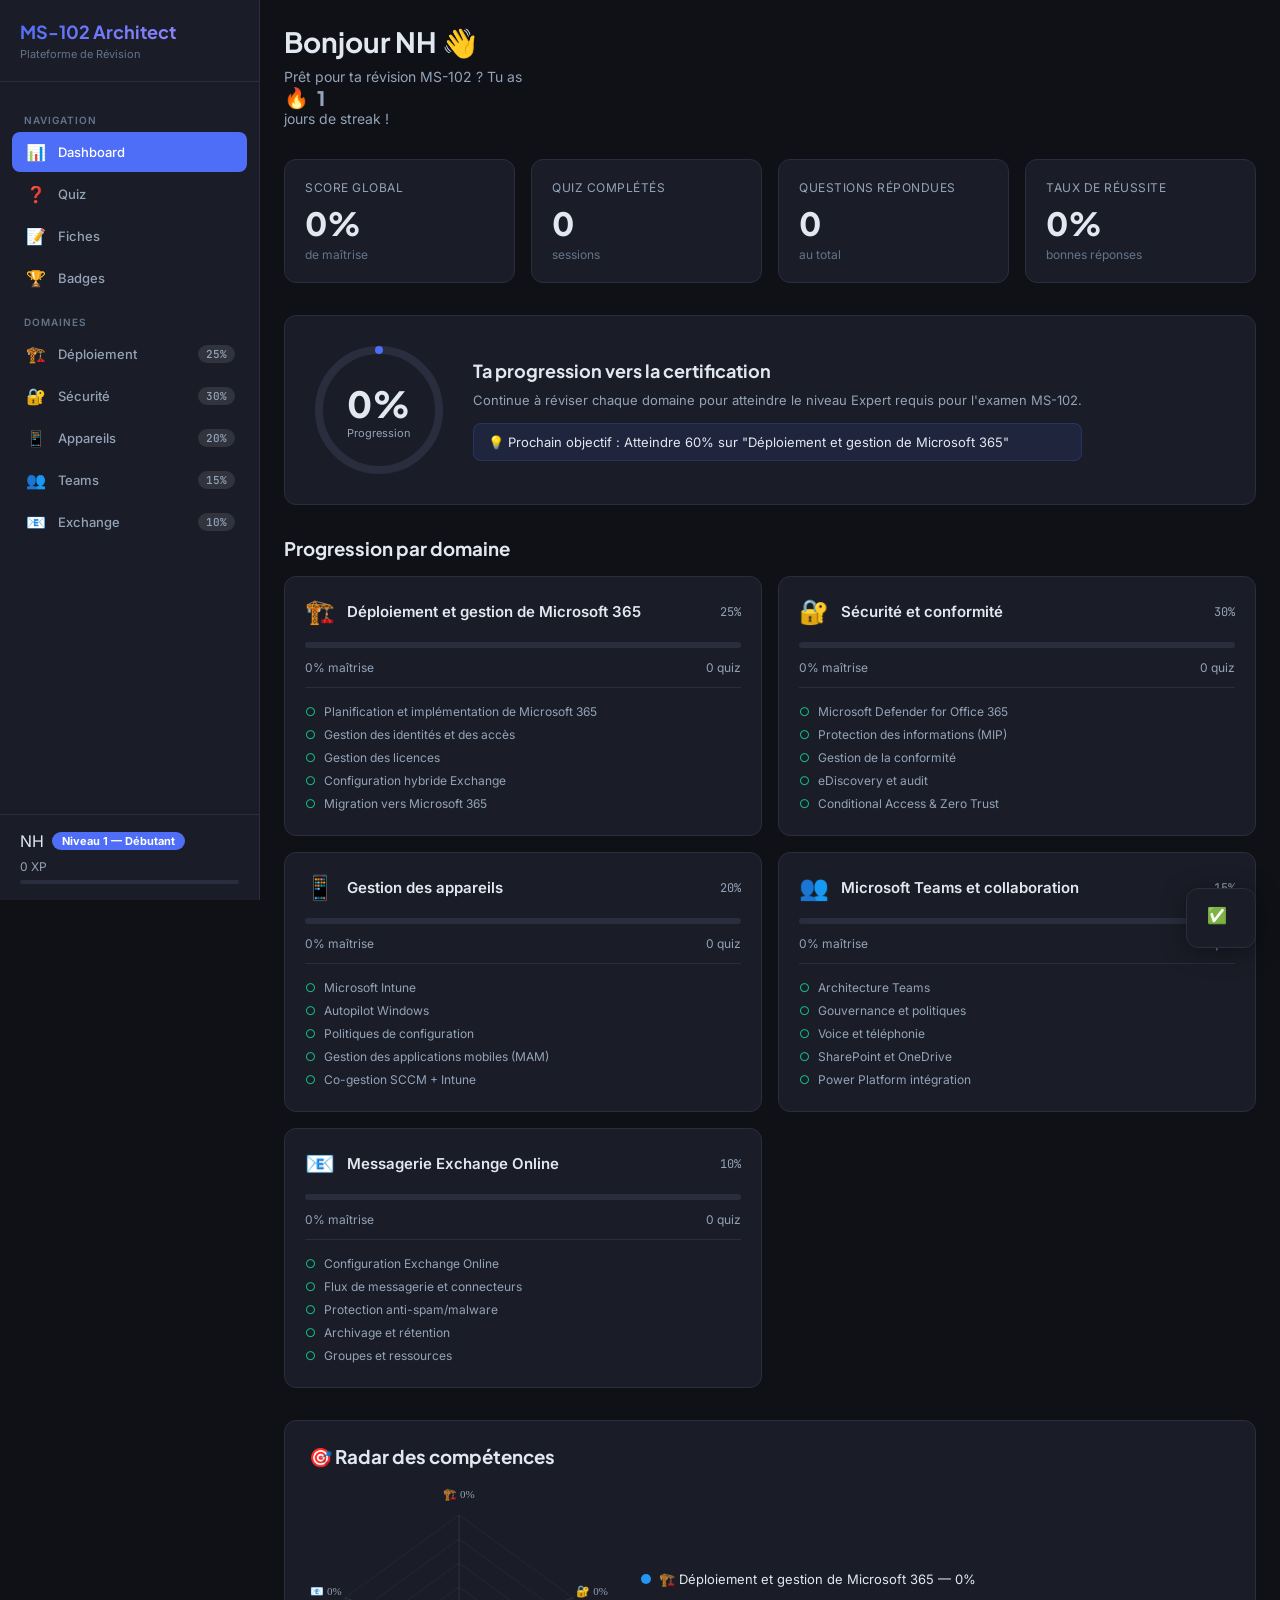
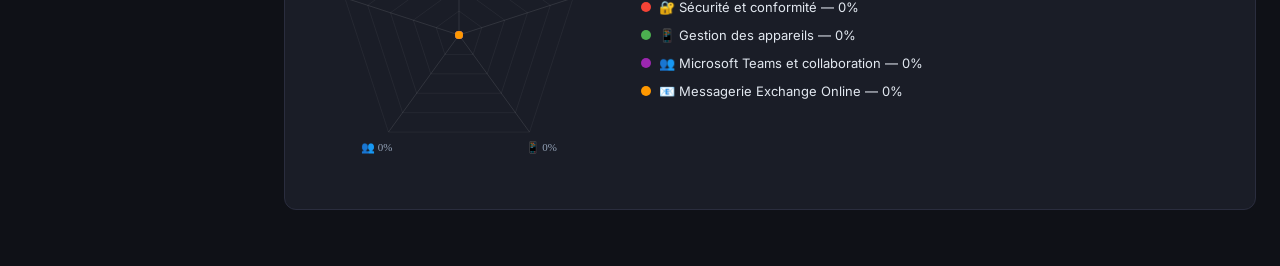
==== commit fecce04a: "feat: MS-102 Architect Expert — plateforme révision complète avec 50 questions" ====
--- a/index.html
+++ b/index.html
@@ -3,947 +3,949 @@
 <head>
 <meta charset="UTF-8">
 <meta name="viewport" content="width=device-width, initial-scale=1.0">
-<title>NewsFlow FR — Agrégateur RSS Temps Réel</title>
+<title>MS-102 Architect Expert — Plateforme de Révision</title>
 <link rel="preconnect" href="https://fonts.googleapis.com">
 <link rel="preconnect" href="https://fonts.gstatic.com" crossorigin>
-<link href="https://fonts.googleapis.com/css2?family=Inter:wght@300;400;500;600;700&family=JetBrains+Mono:wght@400;500&family=Space+Grotesk:wght@400;500;600;700&display=swap" rel="stylesheet">
+<link href="https://fonts.googleapis.com/css2?family=Inter:wght@300;400;500;600;700&family=JetBrains+Mono:wght@400;500&family=Plus+Jakarta+Sans:wght@400;500;600;700;800&display=swap" rel="stylesheet">
 <style>
 *,*::before,*::after{box-sizing:border-box;margin:0;padding:0}
 :root{
-  --bg-primary:#0A0E1A;--bg-card:#111827;--bg-card-hover:#1a2236;
-  --bg-ticker:#050810;--text-primary:#F9FAFB;--text-secondary:#9CA3AF;
-  --text-muted:#6B7280;--border-color:#1F2937;--border-glow:#374151;
-  --general:#2196F3;--finance:#4CAF50;--tech:#9C27B0;
-  --sport:#FF5722;--science:#00BCD4;--geopolitique:#F44336;
-  --radius:12px;--radius-sm:8px;--shadow:0 4px 24px rgba(0,0,0,.4);
+  --bg:#0F1117;--card:#1A1D27;--card-border:#2A2D3E;
+  --text:#E2E8F0;--text-muted:#94A3B8;--text-dim:#64748B;
+  --accent:#4F6EF7;--accent-hover:#6B8AFF;
+  --success:#10B981;--error:#EF4444;--warning:#F59E0B;
+  --d1:#2196F3;--d2:#F44336;--d3:#4CAF50;--d4:#9C27B0;--d5:#FF9800;
+  --radius:12px;--radius-sm:8px;
+  --shadow:0 4px 24px rgba(0,0,0,.4);
   --transition:all .3s cubic-bezier(.4,0,.2,1);
 }
 html{scroll-behavior:smooth}
-body{
-  font-family:'Inter',system-ui,sans-serif;background:var(--bg-primary);
-  color:var(--text-primary);line-height:1.6;min-height:100vh;
-  -webkit-font-smoothing:antialiased;
-}
-h1,h2,h3,h4,h5{font-family:'Space Grotesk',sans-serif;font-weight:600}
+body{font-family:'Inter',sans-serif;background:var(--bg);color:var(--text);min-height:100vh;-webkit-font-smoothing:antialiased}
+h1,h2,h3,h4,h5{font-family:'Plus Jakarta Sans',sans-serif;font-weight:700}
 a{color:inherit;text-decoration:none}
-img{max-width:100%;display:block}
-
-/* TICKER */
-.ticker-wrap{
-  background:var(--bg-ticker);border-bottom:1px solid var(--border-color);
-  overflow:hidden;height:40px;position:relative;z-index:100;
-}
-.ticker{
-  display:flex;align-items:center;height:100%;
-  animation:tickerScroll 60s linear infinite;white-space:nowrap;
-}
-.ticker:hover{animation-play-state:paused}
-.ticker-item{
-  display:inline-flex;align-items:center;gap:8px;
-  padding:0 32px;font-size:13px;font-weight:500;
-  color:var(--text-secondary);flex-shrink:0;
-}
-.ticker-item .dot{
-  width:6px;height:6px;border-radius:50%;flex-shrink:0;
-}
-.ticker-item .time{font-family:'JetBrains Mono',monospace;font-size:11px;color:var(--text-muted)}
-@keyframes tickerScroll{0%{transform:translateX(0)}100%{transform:translateX(-50%)}}
-
-/* NAVBAR */
-.navbar{
-  position:sticky;top:0;z-index:90;
-  background:rgba(10,14,26,.92);backdrop-filter:blur(20px);
-  border-bottom:1px solid var(--border-color);padding:0 24px;
-}
-.navbar-inner{
-  max-width:1440px;margin:0 auto;
-  display:flex;align-items:center;gap:16px;height:60px;
-}
-.navbar-brand{
-  font-family:'Space Grotesk',sans-serif;font-size:22px;font-weight:700;
-  background:linear-gradient(135deg,#60A5FA,#A78BFA);-webkit-background-clip:text;
-  -webkit-text-fill-color:transparent;flex-shrink:0;
-}
-.navbar-brand span{font-weight:400;opacity:.7}
-.nav-filters{
-  display:flex;gap:6px;flex:1;overflow-x:auto;
-  scrollbar-width:none;-ms-overflow-style:none;
-}
-.nav-filters::-webkit-scrollbar{display:none}
-.filter-btn{
-  padding:6px 14px;border-radius:20px;border:1px solid var(--border-color);
-  background:transparent;color:var(--text-secondary);font-size:13px;
-  font-weight:500;cursor:pointer;white-space:nowrap;transition:var(--transition);
-  font-family:'Inter',sans-serif;
-}
-.filter-btn:hover{border-color:var(--border-glow);color:var(--text-primary)}
-.filter-btn.active{color:#fff;border-color:transparent}
-.filter-btn .count{
-  display:inline-block;margin-left:4px;font-size:11px;
-  opacity:.7;font-family:'JetBrains Mono',monospace;
-}
-.nav-stats{
-  display:flex;align-items:center;gap:12px;flex-shrink:0;
-}
-.live-counter{
-  display:flex;align-items:center;gap:6px;
-  font-size:13px;color:var(--text-secondary);
-}
-.live-counter .pulse{
-  width:8px;height:8px;border-radius:50%;background:#EF4444;
-  animation:pulse 2s infinite;
-}
-@keyframes pulse{0%,100%{opacity:1;transform:scale(1)}50%{opacity:.5;transform:scale(1.3)}}
-.new-badge{
-  background:#EF4444;color:#fff;font-size:11px;font-weight:600;
-  padding:2px 8px;border-radius:10px;font-family:'JetBrains Mono',monospace;
-  animation:fadeIn .3s ease;
-}
-@keyframes fadeIn{from{opacity:0;transform:scale(.8)}to{opacity:1;transform:scale(1)}}
-
-/* SEARCH */
-.search-wrap{
-  position:relative;flex-shrink:0;
-}
-.search-input{
-  background:var(--bg-card);border:1px solid var(--border-color);
-  border-radius:20px;padding:7px 14px 7px 36px;color:var(--text-primary);
-  font-size:13px;width:200px;transition:var(--transition);
-  font-family:'Inter',sans-serif;
-}
-.search-input:focus{outline:none;border-color:var(--general);width:260px}
-.search-input::placeholder{color:var(--text-muted)}
-.search-icon{
-  position:absolute;left:12px;top:50%;transform:translateY(-50%);
-  color:var(--text-muted);font-size:14px;pointer-events:none;
-}
-
-/* MAIN LAYOUT */
-.main-container{
-  max-width:1440px;margin:0 auto;padding:24px;
-  display:grid;grid-template-columns:1fr 320px;gap:24px;
-}
-
-/* HERO */
-.hero-card{
-  position:relative;border-radius:var(--radius);overflow:hidden;
-  background:var(--bg-card);border:1px solid var(--border-color);
-  margin-bottom:24px;cursor:pointer;transition:var(--transition);
-}
-.hero-card:hover{border-color:var(--border-glow);transform:translateY(-2px);box-shadow:var(--shadow)}
-.hero-img{
-  width:100%;height:400px;object-fit:cover;
-  background:linear-gradient(135deg,#1a2236,#111827);
-}
-.hero-overlay{
-  position:absolute;bottom:0;left:0;right:0;
-  background:linear-gradient(transparent,rgba(0,0,0,.85));
-  padding:32px;
-}
-.hero-theme{
-  display:inline-block;padding:4px 12px;border-radius:4px;
-  font-size:12px;font-weight:600;color:#fff;margin-bottom:12px;
-}
-.hero-title{
-  font-size:28px;font-weight:700;line-height:1.3;margin-bottom:8px;
-}
-.hero-meta{
-  display:flex;align-items:center;gap:16px;
-  font-size:13px;color:var(--text-secondary);
-}
-.hero-meta .source{font-weight:600}
-.hero-meta .time{font-family:'JetBrains Mono',monospace}
-.live-badge{
-  display:inline-flex;align-items:center;gap:4px;
-  background:#EF4444;color:#fff;padding:2px 8px;
-  border-radius:4px;font-size:11px;font-weight:700;
-  animation:blink 1.5s infinite;text-transform:uppercase;
-}
-@keyframes blink{0%,100%{opacity:1}50%{opacity:.6}}
-
-/* MASONRY GRID */
-.articles-grid{
-  column-count:2;column-gap:20px;
-}
-.article-card{
-  break-inside:avoid;background:var(--bg-card);
-  border:1px solid var(--border-color);border-radius:var(--radius);
-  overflow:hidden;margin-bottom:20px;cursor:pointer;
-  transition:var(--transition);position:relative;
-}
-.article-card:hover{
-  border-color:var(--border-glow);transform:translateY(-3px);
-  box-shadow:var(--shadow);
-}
-.article-card:hover .card-glow{opacity:1}
-.card-glow{
-  position:absolute;inset:-1px;border-radius:var(--radius);
-  opacity:0;transition:opacity .3s;pointer-events:none;z-index:1;
-}
-.card-img{
-  width:100%;aspect-ratio:16/9;object-fit:cover;
-  background:linear-gradient(135deg,#1a2236,#111827);
-}
-.card-body{padding:16px;position:relative;z-index:2}
-.card-theme{
-  display:inline-block;padding:3px 10px;border-radius:4px;
-  font-size:11px;font-weight:600;color:#fff;margin-bottom:8px;
-}
-.card-title{
-  font-family:'Space Grotesk',sans-serif;font-size:16px;
-  font-weight:600;line-height:1.4;margin-bottom:8px;
-  display:-webkit-box;-webkit-line-clamp:3;-webkit-box-orient:vertical;overflow:hidden;
-}
-.card-desc{
-  font-size:13px;color:var(--text-secondary);line-height:1.5;
-  display:-webkit-box;-webkit-line-clamp:2;-webkit-box-orient:vertical;overflow:hidden;
-  margin-bottom:12px;
-}
-.card-footer{
-  display:flex;align-items:center;justify-content:space-between;
-  font-size:12px;color:var(--text-muted);
-}
-.card-source{font-weight:600;color:var(--text-secondary)}
-.card-time{font-family:'JetBrains Mono',monospace}
+button{font-family:'Inter',sans-serif;cursor:pointer;border:none;background:none;color:inherit}
+code,pre,.mono{font-family:'JetBrains Mono',monospace}
+
+/* LAYOUT */
+.app{display:flex;min-height:100vh}
+.sidebar{width:260px;background:var(--card);border-right:1px solid var(--card-border);padding:20px 0;position:fixed;height:100vh;overflow-y:auto;z-index:50;transition:var(--transition)}
+.sidebar.closed{transform:translateX(-100%)}
+.main{flex:1;margin-left:260px;padding:24px;transition:var(--transition)}
+.main.full{margin-left:0}
+
+/* SIDEBAR */
+.sidebar-brand{padding:0 20px 20px;border-bottom:1px solid var(--card-border);margin-bottom:16px}
+.sidebar-brand h1{font-size:18px;background:linear-gradient(135deg,var(--accent),#A78BFA);-webkit-background-clip:text;-webkit-text-fill-color:transparent}
+.sidebar-brand p{font-size:11px;color:var(--text-dim);margin-top:4px}
+.sidebar-nav{padding:0 12px}
+.nav-item{display:flex;align-items:center;gap:10px;padding:10px 12px;border-radius:var(--radius-sm);cursor:pointer;transition:var(--transition);font-size:13px;font-weight:500;color:var(--text-muted);margin-bottom:2px}
+.nav-item:hover{background:rgba(255,255,255,.05);color:var(--text)}
+.nav-item.active{background:var(--accent);color:#fff}
+.nav-item .icon{font-size:16px;width:24px;text-align:center}
+.nav-item .badge{margin-left:auto;background:rgba(255,255,255,.1);padding:2px 8px;border-radius:10px;font-size:11px;font-family:'JetBrains Mono',monospace}
+.nav-item.active .badge{background:rgba(255,255,255,.2)}
+.nav-section{font-size:10px;text-transform:uppercase;letter-spacing:1px;color:var(--text-dim);padding:16px 12px 6px;font-weight:600}
+
+/* USER CARD */
+.user-card{padding:16px 20px;border-top:1px solid var(--card-border);margin-top:auto;position:absolute;bottom:0;left:0;right:0;background:var(--card)}
+.user-level{display:flex;align-items:center;gap:8px;margin-bottom:8px}
+.user-level .level-badge{background:var(--accent);color:#fff;padding:2px 10px;border-radius:10px;font-size:11px;font-weight:700}
+.user-xp{font-size:12px;color:var(--text-muted)}
+.xp-bar{height:4px;background:var(--card-border);border-radius:2px;margin-top:6px;overflow:hidden}
+.xp-fill{height:100%;background:linear-gradient(90deg,var(--accent),#A78BFA);border-radius:2px;transition:width .5s ease}
+
+/* MOBILE TOGGLE */
+.menu-toggle{display:none;position:fixed;top:16px;left:16px;z-index:60;width:40px;height:40px;background:var(--card);border:1px solid var(--card-border);border-radius:var(--radius-sm);align-items:center;justify-content:center;font-size:18px}
+@media(max-width:768px){
+  .sidebar{transform:translateX(-100%)}
+  .sidebar.open{transform:translateX(0)}
+  .main{margin-left:0}
+  .menu-toggle{display:flex}
+}
+
+/* DASHBOARD */
+.dashboard{max-width:1200px;margin:0 auto}
+.page-title{font-size:28px;margin-bottom:8px}
+.page-subtitle{color:var(--text-muted);font-size:14px;margin-bottom:32px}
+
+/* STATS ROW */
+.stats-row{display:grid;grid-template-columns:repeat(auto-fit,minmax(200px,1fr));gap:16px;margin-bottom:32px}
+.stat-card{background:var(--card);border:1px solid var(--card-border);border-radius:var(--radius);padding:20px;transition:var(--transition)}
+.stat-card:hover{border-color:var(--accent);transform:translateY(-2px)}
+.stat-label{font-size:12px;color:var(--text-muted);margin-bottom:8px;text-transform:uppercase;letter-spacing:.5px}
+.stat-value{font-family:'Plus Jakarta Sans',sans-serif;font-size:32px;font-weight:800}
+.stat-sub{font-size:12px;color:var(--text-dim);margin-top:4px}
+
+/* PROGRESS RING */
+.progress-ring-container{display:flex;align-items:center;gap:24px;background:var(--card);border:1px solid var(--card-border);border-radius:var(--radius);padding:24px;margin-bottom:32px}
+.ring-wrap{position:relative;width:140px;height:140px;flex-shrink:0}
+.ring-svg{transform:rotate(-90deg)}
+.ring-bg{fill:none;stroke:var(--card-border);stroke-width:8}
+.ring-fill{fill:none;stroke:var(--accent);stroke-width:8;stroke-linecap:round;transition:stroke-dashoffset 1s ease}
+.ring-text{position:absolute;inset:0;display:flex;flex-direction:column;align-items:center;justify-content:center}
+.ring-percent{font-family:'Plus Jakarta Sans',sans-serif;font-size:36px;font-weight:800}
+.ring-label{font-size:11px;color:var(--text-muted)}
+.ring-info h3{font-size:18px;margin-bottom:8px}
+.ring-info p{color:var(--text-muted);font-size:13px;line-height:1.6}
+.ring-info .next-goal{margin-top:12px;padding:10px 14px;background:rgba(79,110,247,.1);border:1px solid rgba(79,110,247,.2);border-radius:var(--radius-sm);font-size:13px}
+
+/* DOMAIN PROGRESS */
+.domains-grid{display:grid;grid-template-columns:repeat(auto-fit,minmax(340px,1fr));gap:16px;margin-bottom:32px}
+.domain-card{background:var(--card);border:1px solid var(--card-border);border-radius:var(--radius);padding:20px;cursor:pointer;transition:var(--transition)}
+.domain-card:hover{transform:translateY(-2px);box-shadow:var(--shadow)}
+.domain-header{display:flex;align-items:center;gap:12px;margin-bottom:16px}
+.domain-icon{font-size:24px}
+.domain-name{font-size:15px;font-weight:600;flex:1}
+.domain-weight{font-size:12px;color:var(--text-muted);font-family:'JetBrains Mono',monospace}
+.domain-bar{height:6px;background:var(--card-border);border-radius:3px;overflow:hidden;margin-bottom:12px}
+.domain-fill{height:100%;border-radius:3px;transition:width .5s ease}
+.domain-stats{display:flex;justify-content:space-between;font-size:12px;color:var(--text-muted)}
+.domain-topics{margin-top:12px;padding-top:12px;border-top:1px solid var(--card-border)}
+.domain-topic{display:flex;align-items:center;gap:8px;padding:4px 0;font-size:12px;color:var(--text-muted)}
+.domain-topic .check{color:var(--success)}
+
+/* RADAR CHART */
+.radar-section{background:var(--card);border:1px solid var(--card-border);border-radius:var(--radius);padding:24px;margin-bottom:32px}
+.radar-section h3{margin-bottom:16px}
+.radar-wrap{display:flex;align-items:center;gap:32px;flex-wrap:wrap}
+.radar-canvas{flex-shrink:0}
+.radar-legend{flex:1;min-width:200px}
+.legend-item{display:flex;align-items:center;gap:8px;padding:6px 0;font-size:13px}
+.legend-dot{width:10px;height:10px;border-radius:50%}
+
+/* QUIZ */
+.quiz-container{max-width:800px;margin:0 auto}
+.quiz-header{display:flex;align-items:center;justify-content:space-between;margin-bottom:24px;flex-wrap:wrap;gap:12px}
+.quiz-progress{flex:1;min-width:200px}
+.quiz-progress-bar{height:6px;background:var(--card-border);border-radius:3px;overflow:hidden}
+.quiz-progress-fill{height:100%;background:var(--accent);border-radius:3px;transition:width .3s}
+.quiz-progress-text{font-size:12px;color:var(--text-muted);margin-top:4px}
+.quiz-timer{display:flex;align-items:center;gap:8px;font-family:'JetBrains Mono',monospace;font-size:18px;font-weight:600}
+.quiz-timer.warning{color:var(--warning)}
+.quiz-timer.danger{color:var(--error);animation:pulse 1s infinite}
+@keyframes pulse{0%,100%{opacity:1}50%{opacity:.5}}
+
+.quiz-card{background:var(--card);border:1px solid var(--card-border);border-radius:var(--radius);padding:32px;margin-bottom:24px}
+.quiz-domain-badge{display:inline-block;padding:4px 12px;border-radius:4px;font-size:11px;font-weight:600;color:#fff;margin-bottom:16px}
+.quiz-difficulty{display:inline-block;padding:2px 8px;border-radius:4px;font-size:10px;font-weight:600;margin-left:8px}
+.quiz-difficulty.easy{background:rgba(16,185,129,.2);color:var(--success)}
+.quiz-difficulty.medium{background:rgba(245,158,11,.2);color:var(--warning)}
+.quiz-difficulty.hard{background:rgba(239,68,68,.2);color:var(--error)}
+.quiz-question{font-size:18px;font-weight:600;line-height:1.5;margin-bottom:24px}
+.quiz-options{display:flex;flex-direction:column;gap:10px}
+.quiz-option{display:flex;align-items:flex-start;gap:12px;padding:14px 16px;border:1px solid var(--card-border);border-radius:var(--radius-sm);cursor:pointer;transition:var(--transition);font-size:14px;line-height:1.5}
+.quiz-option:hover{border-color:var(--accent);background:rgba(79,110,247,.05)}
+.quiz-option.selected{border-color:var(--accent);background:rgba(79,110,247,.1)}
+.quiz-option.correct{border-color:var(--success);background:rgba(16,185,129,.1)}
+.quiz-option.wrong{border-color:var(--error);background:rgba(239,68,68,.1)}
+.quiz-option .letter{width:28px;height:28px;border-radius:50%;border:2px solid var(--card-border);display:flex;align-items:center;justify-content:center;font-weight:700;font-size:12px;flex-shrink:0;transition:var(--transition)}
+.quiz-option.selected .letter{border-color:var(--accent);background:var(--accent);color:#fff}
+.quiz-option.correct .letter{border-color:var(--success);background:var(--success);color:#fff}
+.quiz-option.wrong .letter{border-color:var(--error);background:var(--error);color:#fff}
+
+.quiz-explanation{margin-top:20px;padding:20px;background:rgba(79,110,247,.05);border:1px solid rgba(79,110,247,.15);border-radius:var(--radius-sm);display:none}
+.quiz-explanation.show{display:block;animation:fadeIn .3s ease}
+.quiz-explanation h4{font-size:14px;margin-bottom:8px;color:var(--accent)}
+.quiz-explanation p{font-size:13px;line-height:1.6;color:var(--text-muted)}
+.quiz-explanation .tip{margin-top:12px;padding:10px;background:rgba(245,158,11,.1);border-radius:var(--radius-sm);font-size:12px;color:var(--warning)}
+.quiz-explanation .doc-link{margin-top:8px;font-size:12px}
+.quiz-explanation .doc-link a{color:var(--accent)}
+
+.quiz-actions{display:flex;gap:12px;margin-top:24px;justify-content:flex-end}
+
+/* BUTTONS */
+.btn{padding:10px 20px;border-radius:var(--radius-sm);font-weight:600;font-size:14px;transition:var(--transition);display:inline-flex;align-items:center;gap:8px}
+.btn-primary{background:var(--accent);color:#fff}
+.btn-primary:hover{background:var(--accent-hover)}
+.btn-secondary{background:var(--card);border:1px solid var(--card-border);color:var(--text)}
+.btn-secondary:hover{border-color:var(--accent)}
+.btn-success{background:var(--success);color:#fff}
+.btn-danger{background:var(--error);color:#fff}
+.btn:disabled{opacity:.5;cursor:not-allowed}
+
+/* FICHES */
+.fiches-grid{display:grid;grid-template-columns:repeat(auto-fit,minmax(320px,1fr));gap:16px}
+.fiche-card{background:var(--card);border:1px solid var(--card-border);border-radius:var(--radius);padding:20px;transition:var(--transition)}
+.fiche-card:hover{border-color:var(--accent);transform:translateY(-2px)}
+.fiche-header{display:flex;align-items:center;gap:10px;margin-bottom:16px}
+.fiche-title{font-size:15px;font-weight:600}
+.fiche-points{margin-bottom:16px}
+.fiche-point{display:flex;align-items:flex-start;gap:8px;padding:6px 0;font-size:13px;color:var(--text-muted);line-height:1.5}
+.fiche-point::before{content:"•";color:var(--accent);font-weight:bold}
+.fiche-traps{padding:12px;background:rgba(239,68,68,.05);border:1px solid rgba(239,68,68,.1);border-radius:var(--radius-sm);margin-bottom:12px}
+.fiche-traps h5{font-size:12px;color:var(--error);margin-bottom:6px}
+.fiche-traps p{font-size:12px;color:var(--text-muted);line-height:1.5}
+.fiche-powershell{background:#0d1117;border:1px solid #30363d;border-radius:var(--radius-sm);padding:12px;margin-bottom:12px}
+.fiche-powershell pre{font-size:12px;color:#7ee787;overflow-x:auto;white-space:pre-wrap}
+.fiche-link{font-size:12px;color:var(--accent)}
+
+/* MODAL */
+.modal-overlay{position:fixed;inset:0;background:rgba(0,0,0,.8);backdrop-filter:blur(8px);z-index:200;display:none;align-items:center;justify-content:center;padding:24px}
+.modal-overlay.active{display:flex}
+.modal{background:var(--card);border:1px solid var(--card-border);border-radius:var(--radius);max-width:600px;width:100%;max-height:90vh;overflow-y:auto;position:relative}
+.modal-close{position:sticky;top:0;float:right;margin:16px;background:rgba(0,0,0,.5);color:#fff;width:36px;height:36px;border-radius:50%;font-size:18px;z-index:10;transition:var(--transition)}
+.modal-close:hover{background:rgba(255,255,255,.1)}
+.modal-body{padding:32px}
+.modal-body h2{font-size:22px;margin-bottom:16px}
+.modal-body .score-big{font-family:'Plus Jakarta Sans',sans-serif;font-size:64px;font-weight:800;text-align:center;margin:24px 0}
+.modal-body .score-label{text-align:center;color:var(--text-muted);font-size:14px}
+.modal-body .results-grid{display:grid;grid-template-columns:1fr 1fr;gap:12px;margin:24px 0}
+.modal-body .result-item{background:rgba(255,255,255,.03);padding:12px;border-radius:var(--radius-sm);text-align:center}
+.modal-body .result-value{font-size:24px;font-weight:700}
+.modal-body .result-label{font-size:11px;color:var(--text-muted)}
+
+/* TOAST */
+.toast{position:fixed;bottom:24px;right:24px;background:var(--card);border:1px solid var(--card-border);border-radius:var(--radius);padding:16px 20px;z-index:300;max-width:360px;transform:translateY(120%);transition:transform .4s cubic-bezier(.4,0,.2,1);box-shadow:var(--shadow)}
+.toast.show{transform:translateY(0)}
+.toast.success{border-color:var(--success)}
+.toast.error{border-color:var(--error)}
+.toast-header{display:flex;align-items:center;gap:8px;margin-bottom:6px}
+.toast-title{font-size:14px;font-weight:600}
+
+/* CONFETTI */
+.confetti-container{position:fixed;inset:0;pointer-events:none;z-index:400;overflow:hidden}
+.confetti{position:absolute;width:10px;height:10px;top:-10px;animation:confettiFall 3s ease-in forwards}
+@keyframes confettiFall{0%{transform:translateY(0) rotate(0deg);opacity:1}100%{transform:translateY(100vh) rotate(720deg);opacity:0}}
+
+/* BADGES */
+.badges-grid{display:grid;grid-template-columns:repeat(auto-fit,minmax(140px,1fr));gap:12px}
+.badge-item{background:var(--card);border:1px solid var(--card-border);border-radius:var(--radius);padding:16px;text-align:center;transition:var(--transition)}
+.badge-item.unlocked{border-color:var(--accent);background:rgba(79,110,247,.05)}
+.badge-item.locked{opacity:.4;filter:grayscale(1)}
+.badge-icon{font-size:32px;margin-bottom:8px}
+.badge-name{font-size:12px;font-weight:600}
+.badge-desc{font-size:10px;color:var(--text-muted);margin-top:4px}
+
+/* STREAK */
+.streak-display{display:flex;align-items:center;gap:8px}
+.streak-fire{font-size:20px}
+.streak-count{font-family:'Plus Jakarta Sans',sans-serif;font-size:20px;font-weight:800}
 
 /* SKELETON */
-.skeleton{position:relative;overflow:hidden;background:var(--bg-card);
-  border:1px solid var(--border-color);border-radius:var(--radius);margin-bottom:20px;
-}
-.skeleton::after{
-  content:'';position:absolute;inset:0;
-  background:linear-gradient(90deg,transparent,rgba(255,255,255,.04),transparent);
-  animation:shimmer 1.5s infinite;
-}
+.skeleton{position:relative;overflow:hidden;background:var(--card-border);border-radius:var(--radius);margin-bottom:16px}
+.skeleton::after{content:'';position:absolute;inset:0;background:linear-gradient(90deg,transparent,rgba(255,255,255,.04),transparent);animation:shimmer 1.5s infinite}
 @keyframes shimmer{0%{transform:translateX(-100%)}100%{transform:translateX(100%)}}
-.skeleton-img{width:100%;aspect-ratio:16/9;background:#1a2236}
-.skeleton-body{padding:16px}
-.skeleton-line{height:14px;background:#1a2236;border-radius:4px;margin-bottom:10px}
-.skeleton-line.short{width:60%}
-.skeleton-line.medium{width:80%}
-
-/* SIDEBAR */
-.sidebar{position:sticky;top:84px;align-self:start}
-.sidebar-section{
-  background:var(--bg-card);border:1px solid var(--border-color);
-  border-radius:var(--radius);padding:20px;margin-bottom:20px;
-}
-.sidebar-title{
-  font-size:14px;font-weight:600;margin-bottom:16px;
-  display:flex;align-items:center;gap:8px;
-}
-.sidebar-title .icon{font-size:16px}
-.timeline{list-style:none;max-height:600px;overflow-y:auto;
-  scrollbar-width:thin;scrollbar-color:var(--border-color) transparent;
-}
-.timeline::-webkit-scrollbar{width:4px}
-.timeline::-webkit-scrollbar-thumb{background:var(--border-color);border-radius:2px}
-.timeline-item{
-  padding:10px 0;border-bottom:1px solid var(--border-color);
-  cursor:pointer;transition:var(--transition);
-}
-.timeline-item:last-child{border-bottom:none}
-.timeline-item:hover{padding-left:8px}
-.timeline-item .tl-theme{
-  display:inline-block;width:8px;height:8px;border-radius:2px;
-  margin-right:6px;vertical-align:middle;
-}
-.timeline-item .tl-title{
-  font-size:13px;font-weight:500;line-height:1.4;
-  display:-webkit-box;-webkit-line-clamp:2;-webkit-box-orient:vertical;overflow:hidden;
-}
-.timeline-item .tl-meta{
-  font-size:11px;color:var(--text-muted);margin-top:4px;
-  font-family:'JetBrains Mono',monospace;
-}
-
-/* STATS SIDEBAR */
-.stats-grid{display:grid;grid-template-columns:1fr 1fr;gap:10px}
-.stat-item{
-  background:rgba(255,255,255,.03);border-radius:var(--radius-sm);
-  padding:12px;text-align:center;
-}
-.stat-value{
-  font-family:'Space Grotesk',sans-serif;font-size:24px;font-weight:700;
-}
-.stat-label{font-size:11px;color:var(--text-muted);margin-top:2px}
-
-/* MODAL */
-.modal-overlay{
-  position:fixed;inset:0;background:rgba(0,0,0,.8);
-  backdrop-filter:blur(8px);z-index:200;display:none;
-  align-items:center;justify-content:center;padding:24px;
-}
-.modal-overlay.active{display:flex}
-.modal{
-  background:var(--bg-card);border:1px solid var(--border-color);
-  border-radius:var(--radius);max-width:800px;width:100%;
-  max-height:90vh;overflow-y:auto;position:relative;
-  scrollbar-width:thin;scrollbar-color:var(--border-color) transparent;
-}
-.modal::-webkit-scrollbar{width:6px}
-.modal::-webkit-scrollbar-thumb{background:var(--border-color);border-radius:3px}
-.modal-close{
-  position:sticky;top:0;float:right;margin:16px;
-  background:rgba(0,0,0,.5);border:none;color:#fff;
-  width:36px;height:36px;border-radius:50%;cursor:pointer;
-  font-size:18px;z-index:10;transition:var(--transition);
-}
-.modal-close:hover{background:rgba(255,255,255,.1)}
-.modal-img{width:100%;max-height:400px;object-fit:cover}
-.modal-body{padding:32px}
-.modal-theme{
-  display:inline-block;padding:4px 12px;border-radius:4px;
-  font-size:12px;font-weight:600;color:#fff;margin-bottom:16px;
-}
-.modal-title{font-size:24px;font-weight:700;line-height:1.3;margin-bottom:12px}
-.modal-meta{
-  display:flex;align-items:center;gap:16px;
-  font-size:13px;color:var(--text-secondary);margin-bottom:24px;
-  padding-bottom:24px;border-bottom:1px solid var(--border-color);
-}
-.modal-content{
-  font-size:15px;line-height:1.8;color:var(--text-secondary);
-}
-.modal-content p{margin-bottom:16px}
-.modal-link{
-  display:inline-flex;align-items:center;gap:8px;
-  margin-top:24px;padding:12px 24px;background:var(--general);
-  color:#fff;border-radius:var(--radius-sm);font-weight:600;
-  transition:var(--transition);
-}
-.modal-link:hover{opacity:.85}
-
-/* NOTIFICATION TOAST */
-.toast{
-  position:fixed;bottom:24px;right:24px;background:var(--bg-card);
-  border:1px solid var(--border-color);border-radius:var(--radius);
-  padding:16px 20px;z-index:300;max-width:360px;
-  transform:translateY(120%);transition:transform .4s cubic-bezier(.4,0,.2,1);
-  box-shadow:0 8px 32px rgba(0,0,0,.5);
-}
-.toast.show{transform:translateY(0)}
-.toast-header{display:flex;align-items:center;gap:8px;margin-bottom:8px}
-.toast-dot{width:8px;height:8px;border-radius:50%;background:#EF4444;animation:pulse 2s infinite}
-.toast-label{font-size:12px;font-weight:600;color:#EF4444;text-transform:uppercase}
-.toast-title{font-size:14px;font-weight:600;line-height:1.4}
-
-/* LOADING SPINNER */
-.loading-more{
-  text-align:center;padding:32px;color:var(--text-muted);
-  font-size:13px;
-}
-.spinner{
-  display:inline-block;width:24px;height:24px;
-  border:2px solid var(--border-color);border-top-color:var(--general);
-  border-radius:50%;animation:spin .8s linear infinite;margin-bottom:8px;
-}
-@keyframes spin{to{transform:rotate(360deg)}}
+
+/* ANIMATIONS */
+@keyframes fadeIn{from{opacity:0;transform:translateY(10px)}to{opacity:1;transform:translateY(0)}}
+@keyframes scaleIn{from{opacity:0;transform:scale(.9)}to{opacity:1;transform:scale(1)}}
+.fade-in{animation:fadeIn .3s ease}
+.scale-in{animation:scaleIn .3s ease}
 
 /* RESPONSIVE */
-@media(max-width:1024px){
-  .main-container{grid-template-columns:1fr}
-  .sidebar{position:static;display:grid;grid-template-columns:1fr 1fr;gap:20px}
-  .articles-grid{column-count:2}
-}
 @media(max-width:768px){
-  .navbar-inner{flex-wrap:wrap;height:auto;padding:12px 0}
-  .nav-filters{order:3;width:100%;padding-top:8px}
-  .search-input{width:140px}
-  .search-input:focus{width:180px}
-  .articles-grid{column-count:1}
-  .hero-img{height:260px}
-  .hero-title{font-size:20px}
-  .hero-overlay{padding:20px}
-  .sidebar{grid-template-columns:1fr}
-  .main-container{padding:16px}
+  .stats-row{grid-template-columns:1fr 1fr}
+  .domains-grid{grid-template-columns:1fr}
+  .progress-ring-container{flex-direction:column;text-align:center}
+  .radar-wrap{flex-direction:column}
+  .quiz-card{padding:20px}
+  .fiches-grid{grid-template-columns:1fr}
 }
 @media(max-width:480px){
-  .nav-stats{display:none}
-  .hero-card{margin-bottom:16px}
-}
-
-/* SCROLL TO TOP */
-.scroll-top{
-  position:fixed;bottom:24px;left:24px;width:44px;height:44px;
-  background:var(--bg-card);border:1px solid var(--border-color);
-  border-radius:50%;display:flex;align-items:center;justify-content:center;
-  cursor:pointer;opacity:0;transform:translateY(20px);
-  transition:var(--transition);z-index:50;font-size:18px;
-}
-.scroll-top.visible{opacity:1;transform:translateY(0)}
-.scroll-top:hover{border-color:var(--general);color:var(--general)}
+  .stats-row{grid-template-columns:1fr}
+  .main{padding:16px}
+}
+
+/* SCROLLBAR */
+::-webkit-scrollbar{width:6px}
+::-webkit-scrollbar-track{background:transparent}
+::-webkit-scrollbar-thumb{background:var(--card-border);border-radius:3px}
 </style>
 </head>
 <body>
-
-<!-- TICKER -->
-<div class="ticker-wrap">
-  <div class="ticker" id="ticker"></div>
+<div class="app">
+<!-- SIDEBAR -->
+<button class="menu-toggle" onclick="toggleSidebar()">☰</button>
+<aside class="sidebar" id="sidebar">
+  <div class="sidebar-brand">
+    <h1>MS-102 Architect</h1>
+    <p>Plateforme de Révision</p>
+  </div>
+  <nav class="sidebar-nav">
+    <div class="nav-section">Navigation</div>
+    <div class="nav-item active" onclick="showPage('dashboard')" data-page="dashboard">
+      <span class="icon">📊</span> Dashboard
+    </div>
+    <div class="nav-item" onclick="showPage('quiz')" data-page="quiz">
+      <span class="icon">❓</span> Quiz
+    </div>
+    <div class="nav-item" onclick="showPage('fiches')" data-page="fiches">
+      <span class="icon">📝</span> Fiches
+    </div>
+    <div class="nav-item" onclick="showPage('badges')" data-page="badges">
+      <span class="icon">🏆</span> Badges
+    </div>
+    <div class="nav-section">Domaines</div>
+    <div class="nav-item" onclick="startDomainQuiz('domain1')" style="--c:var(--d1)">
+      <span class="icon">🏗️</span> Déploiement <span class="badge">25%</span>
+    </div>
+    <div class="nav-item" onclick="startDomainQuiz('domain2')" style="--c:var(--d2)">
+      <span class="icon">🔐</span> Sécurité <span class="badge">30%</span>
+    </div>
+    <div class="nav-item" onclick="startDomainQuiz('domain3')" style="--c:var(--d3)">
+      <span class="icon">📱</span> Appareils <span class="badge">20%</span>
+    </div>
+    <div class="nav-item" onclick="startDomainQuiz('domain4')" style="--c:var(--d4)">
+      <span class="icon">👥</span> Teams <span class="badge">15%</span>
+    </div>
+    <div class="nav-item" onclick="startDomainQuiz('domain5')" style="--c:var(--d5)">
+      <span class="icon">📧</span> Exchange <span class="badge">10%</span>
+    </div>
+  </nav>
+  <div class="user-card">
+    <div class="user-level">
+      <span id="userName">NH</span>
+      <span class="level-badge" id="levelBadge">Niveau 1</span>
+    </div>
+    <div class="user-xp"><span id="xpValue">0</span> XP</div>
+    <div class="xp-bar"><div class="xp-fill" id="xpFill" style="width:0%"></div></div>
+  </div>
+</aside>
+
+<!-- MAIN -->
+<div class="main" id="mainContent">
+  <!-- DASHBOARD PAGE -->
+  <div class="page" id="page-dashboard">
+    <div class="dashboard">
+      <h1 class="page-title">Bonjour NH 👋</h1>
+      <p class="page-subtitle">Prêt pour ta révision MS-102 ? Tu as <span class="streak-display"><span class="streak-fire">🔥</span><span class="streak-count" id="streakCount">0</span></span> jours de streak !</p>
+
+      <!-- STATS -->
+      <div class="stats-row">
+        <div class="stat-card">
+          <div class="stat-label">Score Global</div>
+          <div class="stat-value" id="globalScore">0%</div>
+          <div class="stat-sub">de maîtrise</div>
+        </div>
+        <div class="stat-card">
+          <div class="stat-label">Quiz Complétés</div>
+          <div class="stat-value" id="quizCompleted">0</div>
+          <div class="stat-sub">sessions</div>
+        </div>
+        <div class="stat-card">
+          <div class="stat-label">Questions Répondues</div>
+          <div class="stat-value" id="questionsAnswered">0</div>
+          <div class="stat-sub">au total</div>
+        </div>
+        <div class="stat-card">
+          <div class="stat-label">Taux de Réussite</div>
+          <div class="stat-value" id="successRate">0%</div>
+          <div class="stat-sub">bonnes réponses</div>
+        </div>
+      </div>
+
+      <!-- PROGRESS RING -->
+      <div class="progress-ring-container">
+        <div class="ring-wrap">
+          <svg class="ring-svg" width="140" height="140" viewBox="0 0 140 140">
+            <circle class="ring-bg" cx="70" cy="70" r="60"/>
+            <circle class="ring-fill" id="mainRing" cx="70" cy="70" r="60" stroke-dasharray="377" stroke-dashoffset="377"/>
+          </svg>
+          <div class="ring-text">
+            <span class="ring-percent" id="ringPercent">0%</span>
+            <span class="ring-label">Progression</span>
+          </div>
+        </div>
+        <div class="ring-info">
+          <h3>Ta progression vers la certification</h3>
+          <p>Continue à réviser chaque domaine pour atteindre le niveau Expert requis pour l'examen MS-102.</p>
+          <div class="next-goal" id="nextGoal">💡 Prochain objectif : Compléter le domaine Sécurité et conformité</div>
+        </div>
+      </div>
+
+      <!-- DOMAINS -->
+      <h3 style="margin-bottom:16px">Progression par domaine</h3>
+      <div class="domains-grid" id="domainsGrid"></div>
+
+      <!-- RADAR -->
+      <div class="radar-section">
+        <h3>🎯 Radar des compétences</h3>
+        <div class="radar-wrap">
+          <canvas class="radar-canvas" id="radarCanvas" width="300" height="300"></canvas>
+          <div class="radar-legend" id="radarLegend"></div>
+        </div>
+      </div>
+    </div>
+  </div>
+
+  <!-- QUIZ PAGE -->
+  <div class="page" id="page-quiz" style="display:none">
+    <div class="quiz-container">
+      <div class="quiz-header">
+        <div class="quiz-progress">
+          <div class="quiz-progress-bar"><div class="quiz-progress-fill" id="quizProgressFill" style="width:0%"></div></div>
+          <div class="quiz-progress-text" id="quizProgressText">Question 1 / 10</div>
+        </div>
+        <div class="quiz-timer" id="quizTimer">⏱️ 45s</div>
+      </div>
+      <div id="quizContent"></div>
+      <div class="quiz-actions" id="quizActions"></div>
+    </div>
+  </div>
+
+  <!-- FICHES PAGE -->
+  <div class="page" id="page-fiches" style="display:none">
+    <h1 class="page-title">📝 Fiches de Révision</h1>
+    <p class="page-subtitle">Résumés clés par domaine pour réviser efficacement</p>
+    <div class="fiches-grid" id="fichesGrid"></div>
+  </div>
+
+  <!-- BADGES PAGE -->
+  <div class="page" id="page-badges" style="display:none">
+    <h1 class="page-title">🏆 Badges & Accomplissements</h1>
+    <p class="page-subtitle">Débloque des badges en progressant dans ta révision</p>
+    <div class="badges-grid" id="badgesGrid"></div>
+  </div>
 </div>
-
-<!-- NAVBAR -->
-<nav class="navbar">
-  <div class="navbar-inner">
-    <div class="navbar-brand">NewsFlow <span>FR</span></div>
-    <div class="nav-filters" id="navFilters"></div>
-    <div class="search-wrap">
-      <span class="search-icon">🔍</span>
-      <input type="text" class="search-input" id="searchInput" placeholder="Rechercher...">
-    </div>
-    <div class="nav-stats">
-      <div class="live-counter">
-        <span class="pulse"></span>
-        <span id="totalCounter">0</span> articles
-      </div>
-      <div class="new-badge" id="newBadge" style="display:none">+0</div>
-    </div>
-  </div>
-</nav>
-
-<!-- MAIN -->
-<div class="main-container">
-  <main>
-    <div id="heroCard"></div>
-    <div class="articles-grid" id="articlesGrid"></div>
-    <div class="loading-more" id="loadingMore" style="display:none">
-      <div class="spinner"></div>
-      <div>Chargement...</div>
-    </div>
-    <div id="sentinel" style="height:1px"></div>
-  </main>
-  <aside class="sidebar">
-    <div class="sidebar-section">
-      <div class="sidebar-title"><span class="icon">⚡</span> Dernières dépêches</div>
-      <ul class="timeline" id="timeline"></ul>
-    </div>
-    <div class="sidebar-section">
-      <div class="sidebar-title"><span class="icon">📊</span> Statistiques</div>
-      <div class="stats-grid" id="statsGrid"></div>
-    </div>
-  </aside>
 </div>
 
 <!-- MODAL -->
 <div class="modal-overlay" id="modalOverlay">
-  <div class="modal" id="modal">
-    <button class="modal-close" id="modalClose">✕</button>
-    <div id="modalContent"></div>
+  <div class="modal">
+    <button class="modal-close" onclick="closeModal()">✕</button>
+    <div class="modal-body" id="modalBody"></div>
   </div>
 </div>
 
 <!-- TOAST -->
 <div class="toast" id="toast">
-  <div class="toast-header">
-    <span class="toast-dot"></span>
-    <span class="toast-label">Breaking News</span>
-  </div>
-  <div class="toast-title" id="toastTitle"></div>
+  <div class="toast-header"><span id="toastIcon">✅</span><span class="toast-title" id="toastTitle"></span></div>
 </div>
 
-<!-- SCROLL TOP -->
-<button class="scroll-top" id="scrollTop">↑</button>
+<!-- CONFETTI -->
+<div class="confetti-container" id="confettiContainer"></div>
 
 <script>
 // ═══════════════════════════════════════════════════════════════
-// CONFIGURATION
-// ═══════════════════════════════════════════════════════════════
-const RSS_SOURCES = [
-  { name: "AFP",          url: "https://www.afp.com/fr/actus/afp_actualite/792,31,9,7,33/feed", theme: "general" },
-  { name: "Reuters FR",   url: "https://fr.reuters.com/rssFeed/topNews",                         theme: "general" },
-  { name: "AP France",    url: "https://rss.app/feeds/ap-france.xml",                            theme: "general" },
-  { name: "Bloomberg FR", url: "https://feeds.bloomberg.com/markets/news.rss",                   theme: "finance" },
-  { name: "Le Monde",     url: "https://www.lemonde.fr/rss/une.xml",                             theme: "general" },
-  { name: "Le Figaro",    url: "https://www.lefigaro.fr/rss/figaro_actualites.xml",              theme: "general" },
-  { name: "BFM TV",       url: "https://www.bfmtv.com/rss/news-flux-rss/",                      theme: "general" },
-  { name: "France 24",    url: "https://www.france24.com/fr/rss",                                theme: "general" },
-  { name: "LeMonde Tech", url: "https://www.lemonde.fr/pixels/rss_full.xml",                     theme: "tech" },
-  { name: "BFM Finance",  url: "https://www.bfmtv.com/economie/rss/",                           theme: "finance" },
-  { name: "L'Equipe",     url: "https://www.lequipe.fr/rss/actu_rss.xml",                       theme: "sport" },
-  { name: "France24 Géo", url: "https://www.france24.com/fr/europe/rss",                         theme: "geopolitique" },
-  { name: "Science&Vie",  url: "https://www.science-et-vie.com/feed",                            theme: "science" }
+// DATA — DOMAINS
+// ═══════════════════════════════════════════════════════════════
+const DOMAINS=[
+{id:"domain1",name:"Déploiement et gestion de Microsoft 365",weight:"25%",color:"#2196F3",icon:"🏗️",topics:["Planification et implémentation de Microsoft 365","Gestion des identités et des accès","Gestion des licences","Configuration hybride Exchange","Migration vers Microsoft 365"]},
+{id:"domain2",name:"Sécurité et conformité",weight:"30%",color:"#F44336",icon:"🔐",topics:["Microsoft Defender for Office 365","Protection des informations (MIP)","Gestion de la conformité","eDiscovery et audit","Conditional Access & Zero Trust"]},
+{id:"domain3",name:"Gestion des appareils",weight:"20%",color:"#4CAF50",icon:"📱",topics:["Microsoft Intune","Autopilot Windows","Politiques de configuration","Gestion des applications mobiles (MAM)","Co-gestion SCCM + Intune"]},
+{id:"domain4",name:"Microsoft Teams et collaboration",weight:"15%",color:"#9C27B0",icon:"👥",topics:["Architecture Teams","Gouvernance et politiques","Voice et téléphonie","SharePoint et OneDrive","Power Platform intégration"]},
+{id:"domain5",name:"Messagerie Exchange Online",weight:"10%",color:"#FF9800",icon:"📧",topics:["Configuration Exchange Online","Flux de messagerie et connecteurs","Protection anti-spam/malware","Archivage et rétention","Groupes et ressources"]}
 ];
-const CORS_PROXY = "https://api.allorigins.win/get?url=";
-const THEMES = {
-  general:      { label: "🌍 Général",      color: "#2196F3" },
-  finance:      { label: "💰 Finance",      color: "#4CAF50" },
-  tech:         { label: "⚡ Tech",         color: "#9C27B0" },
-  sport:        { label: "🏆 Sport",        color: "#FF5722" },
-  science:      { label: "🔬 Science",      color: "#00BCD4" },
-  geopolitique: { label: "🌐 Géopolitique", color: "#F44336" }
-};
-const REFRESH_INTERVAL = 120000; // 2 min
-const CACHE_TTL = 300000; // 5 min
-const ITEMS_PER_PAGE = 12;
+
+// ═══════════════════════════════════════════════════════════════
+// DATA — QUESTIONS (50+)
+// ═══════════════════════════════════════════════════════════════
+const QUESTIONS=[
+// DOMAIN 1 — Déploiement
+{id:1,domain:"domain1",topic:"Planification et implémentation de Microsoft 365",difficulty:"medium",type:"qcm_single",question:"Quel outil permet de vérifier la compatibilité d'un environnement avant une migration vers Microsoft 365 ?",options:["A. Microsoft 365 Compliance Manager","B. Microsoft Readiness Toolkit","C. Microsoft FastTrack","D. Microsoft Assessment and Planning Toolkit (MAP)"],correct:["D"],explanation:"Le MAP Toolkit analyse l'infrastructure existante et génère un rapport de compatibilité pour la migration.",microsoftDoc:"https://learn.microsoft.com/fr-fr/microsoft-365/enterprise/assess-readiness",tip:"⚠️ FastTrack est un service d'accompagnement, pas un outil d'analyse technique."},
+{id:2,domain:"domain1",topic:"Gestion des identités et des accès",difficulty:"easy",type:"qcm_single",question:"Quelle est la limite d'objets dans un tenant Azure AD gratuit ?",options:["A. 50 000 objets","B. 500 000 objets","C. Illimité","D. 10 000 objets"],correct:["A"],explanation:"Azure AD Free supporte jusqu'à 500 000 objets. Au-delà, une licence P1 ou P2 est requise.",tip:"⚠️ Ne pas confondre avec la limite de 50 000 utilisateurs pour Azure AD B2C."},
+{id:3,domain:"domain1",topic:"Gestion des licences",difficulty:"medium",type:"qcm_multiple",question:"Quelles licences incluent Azure AD Premium P1 ? (2 réponses)",options:["A. Microsoft 365 E3","B. Microsoft 365 Business Basic","C. Enterprise Mobility + Security E3","D. Office 365 E1"],correct:["A","C"],explanation:"Azure AD P1 est inclus dans M365 E3/E5 et EMS E3/E5. Office 365 E1 et Business Basic ne l'incluent pas."},
+{id:4,domain:"domain1",topic:"Configuration hybride Exchange",difficulty:"hard",type:"scenario",question:"Une entreprise a 5000 boîtes aux lettres sur Exchange 2019. Elle veut migrer progressivement vers Exchange Online. Quelle approche recommandez-vous ?",options:["A. Migration express (cutover)","B. Migration hybride avec coexistence","C. Migration PST export/import","D. Migration IMAP"],correct:["B"],explanation:"Pour 5000 utilisateurs, la migration hybride permet une coexistence progressive sans interruption de service. La migration cutover est limitée à 2000 boîtes.",tip:"⚠️ Piège exam : la migration cutover est limitée à 2000 utilisateurs maximum."},
+{id:5,domain:"domain1",topic:"Migration vers Microsoft 365",difficulty:"medium",type:"qcm_single",question:"Quel service Microsoft permet de migrer des fichiers depuis Google Workspace vers OneDrive ?",options:["A. SharePoint Migration Tool (SPMT)","B. Migration Manager","C. Microsoft FastTrack","D. Azure Data Box"],correct:["B"],explanation:"Migration Manager dans le centre d'administration SharePoint permet de migrer depuis Google Drive, Dropbox, file shares, etc.",tip:"⚠️ SPMT est uniquement pour les migrations SharePoint on-premises."},
+
+// DOMAIN 2 — Sécurité
+{id:6,domain:"domain2",topic:"Microsoft Defender for Office 365",difficulty:"medium",type:"qcm_single",question:"Quelle politique Defender permet de simuler des attaques de phishing pour former les utilisateurs ?",options:["A. Safe Links","B. Attack Simulator","C. Anti-phishing policy","D. Safe Attachments"],correct:["B"],explanation:"Attack Simulator permet de lancer des simulations de phishing, spear phishing, mot de passe évident, etc.",tip:"⚠️ Safe Links protège les liens, mais ne simule pas d'attaques."},
+{id:7,domain:"domain2",topic:"Protection des informations (MIP)",difficulty:"hard",type:"qcm_multiple",question:"Quels éléments peuvent être protégés par Azure Information Protection ? (3 réponses)",options:["A. Emails Exchange Online","B. Documents SharePoint","C. Messages Teams","D. Bases de données SQL"],correct:["A","B","C"],explanation:"AIP protège les emails, documents SharePoint/OneDrive et messages Teams. Les BDD SQL utilisent Always Encrypted."},
+{id:8,domain:"domain2",topic:"Gestion de la conformité",difficulty:"easy",type:"vrai_faux",question:"Microsoft 365 Compliance Manager peut automatiquement corriger les problèmes de conformité.",options:["Vrai","Faux"],correct:["Faux"],explanation:"Compliance Manager évalue et recommande, mais ne corrige pas automatiquement. L'administrateur doit appliquer les corrections manuellement.",tip:"⚠️ L'outil est passif — il évalue, il n'applique pas."},
+{id:9,domain:"domain2",topic:"eDiscovery et audit",difficulty:"medium",type:"qcm_single",question:"Quelle est la durée de rétention maximale des logs d'audit dans Microsoft 365 E5 ?",options:["A. 90 jours","B. 1 an","C. 10 ans","D. Illimitée"],correct:["C"],explanation:"Avec E5, les logs d'audit sont conservés 1 an par défaut, extensible jusqu'à 10 ans avec Audit Premium.",tip:"⚠️ E3 = 90 jours, E5 = 1 an (extensible à 10 ans)."},
+{id:10,domain:"domain2",topic:"Conditional Access & Zero Trust",difficulty:"hard",type:"scenario",question:"Un utilisateur se connecte depuis un appareil non conforme à Paris, puis 10 minutes plus tard depuis la Chine. Quelle politique Conditional Access détecte cette anomalie ?",options:["A. Location-based policy","B. Impossible Travel Risk Policy","C. Device Compliance Policy","D. Sign-in Risk Policy"],correct:["B"],explanation:"Impossible Travel détecte les connexions géographiquement impossibles en peu de temps. C'est une fonctionnalité d'Identity Protection.",tip:"⚠️ Location-based vérifie le pays, mais ne calcule pas la distance/temporalité."},
+{id:11,domain:"domain2",topic:"Conditional Access & Zero Trust",difficulty:"medium",type:"qcm_single",question:"Quel est le principe fondamental de Zero Trust ?",options:["A. Tout faire confiance dans le réseau interne","B. Ne jamais faire confiance, toujours vérifier","C. Utiliser uniquement le VPN","D. Bloquer tout le trafic externe"],correct:["B"],explanation:"Zero Trust repose sur 'Never Trust, Always Verify' — chaque accès est vérifié indépendamment de la localisation."},
+{id:12,domain:"domain2",topic:"Microsoft Defender for Office 365",difficulty:"medium",type:"qcm_single",question:"Quelle fonctionnalité de Safe Attachments analyse les pièces jointes dans un sandbox ?",options:["A. Block","B. Replace","C. Dynamic Delivery","D. Monitor"],correct:["C"],explanation:"Dynamic Delivery livre l'email immédiatement sans la pièce jointe, puis la délivre une fois l'analyse sandbox terminée."},
+
+// DOMAIN 3 — Appareils
+{id:13,domain:"domain3",topic:"Microsoft Intune",difficulty:"easy",type:"qcm_single",question:"Quel protocole Intune utilise-t-il pour gérer les appareils iOS ?",options:["A. OMA-DM","B. MDM Push Certificate","C. SCCM Agent","D. WinRM"],correct:["B"],explanation:"Intune utilise le MDM Push Certificate d'Apple pour gérer les appareils iOS/iPadOS via le protocole APNs.",tip:"⚠️ OMA-DM est utilisé pour Windows, pas iOS."},
+{id:14,domain:"domain3",topic:"Autopilot Windows",difficulty:"medium",type:"qcm_multiple",question:"Quelles sont les étapes obligatoires d'Autopilot ? (2 réponses)",options:["A. Enregistrement du hardware hash","B. Création d'un profil Autopilot","C. Installation manuelle de Windows","D. Configuration SCCM"],correct:["A","B"],explanation:"Autopilot nécessite l'enregistrement du hardware hash (via OEM ou script) et la création d'un profil de déploiement dans Intune."},
+{id:15,domain:"domain3",topic:"Politiques de configuration",difficulty:"medium",type:"qcm_single",question:"Quelle politique Intune permet de forcer le chiffrement BitLocker sur Windows 10/11 ?",options:["A. Device Configuration Profile","B. Device Compliance Policy","C. Endpoint Security Policy","D. App Protection Policy"],correct:["C"],explanation:"Endpoint Security > Disk Encryption permet de configurer BitLocker de manière centralisée.",tip:"⚠️ Device Compliance vérifie l'état, mais ne configure pas BitLocker."},
+{id:16,domain:"domain3",topic:"Gestion des applications mobiles (MAM)",difficulty:"easy",type:"vrai_faux",question:"Les politiques MAM sans inscription (MAM-WE) nécessitent que l'appareil soit inscrit dans Intune.",options:["Vrai","Faux"],correct:["Faux"],explanation:"MAM-WE (Without Enrollment) protège les applications sans inscription de l'appareil. Idéal pour BYOD."},
+{id:17,domain:"domain3",topic:"Co-gestion SCCM + Intune",difficulty:"hard",type:"qcm_single",question:"Quel workload peut être basculé de SCCM vers Intune en mode co-gestion ?",options:["A. Uniquement les mises à jour Windows","B. Tous les workloads progressivement","C. Uniquement les applications","D. Aucun, c'est l'un ou l'autre"],correct:["B"],explanation:"La co-gestion permet de basculer progressivement chaque workload (compliance, resource access, device configuration, Windows updates, apps) vers Intune."},
+
+// DOMAIN 4 — Teams
+{id:18,domain:"domain4",topic:"Architecture Teams",difficulty:"easy",type:"qcm_single",question:"Quel service backend héberge les fichiers partagés dans Teams ?",options:["A. SharePoint Online","B. OneDrive for Business","C. Azure Blob Storage","D. Teams Files Tab"],correct:["A"],explanation:"Les fichiers des canaux Teams sont stockés dans le SharePoint Online associé à l'équipe. Les fichiers des chats vont dans OneDrive.",tip:"⚠️ Fichiers canal = SharePoint, fichiers chat = OneDrive."},
+{id:19,domain:"domain4",topic:"Gouvernance et politiques",difficulty:"medium",type:"qcm_single",question:"Comment empêcher les utilisateurs de créer des équipes Teams de manière non contrôlée ?",options:["A. Désactiver Teams","B. Politique de création de groupes Azure AD","C. Bloquer le portail Teams","D. Retirer la licence Teams"],correct:["B"],explanation:"Une politique de création de groupes Azure AD permet de restreindre qui peut créer des groupes (et donc des équipes Teams)."},
+{id:20,domain:"domain4",topic:"Voice et téléphonie",difficulty:"hard",type:"qcm_single",question:"Quel composant Teams Phone permet de connecter un PBX on-premises à Teams ?",options:["A. Direct Routing","B. Calling Plans","C. Operator Connect","D. Audio Conferencing"],correct:["A"],explanation:"Direct Routing utilise un SBC (Session Border Controller) pour connecter un PBX ou opérateur SIP à Teams.",tip:"⚠️ Calling Plans = téléphonie Microsoft, Direct Routing = votre opérateur."},
+{id:21,domain:"domain4",topic:"SharePoint et OneDrive",difficulty:"medium",type:"qcm_single",question:"Quelle fonctionnalité SharePoint permet de verrouiller des fichiers pendant l'édition ?",options:["A. Check-out","B. Versioning","C. Co-authoring","D. IRM"],correct:["A"],explanation:"Le check-out verrouille un fichier pour empêcher les modifications simultanées. Le co-authoring permet l'édition collaborative."},
+{id:22,domain:"domain4",topic:"Power Platform intégration",difficulty:"medium",type:"qcm_single",question:"Comment intégrer un Power App dans Teams ?",options:["A. Via un onglet personnalisé","B. Via l'application Power Apps dans Teams","C. Via un webhook","D. Via SharePoint"],correct:["B"],explanation:"L'application Power Apps dans Teams permet de créer et intégrer des Power Apps directement dans les canaux et chats."},
+
+// DOMAIN 5 — Exchange
+{id:23,domain:"domain5",topic:"Configuration Exchange Online",difficulty:"easy",type:"qcm_single",question:"Quelle cmdlet PowerShell liste toutes les boîtes aux lettres Exchange Online ?",options:["A. Get-Mailbox","B. Get-Recipient","C. Get-MailUser","D. Get-InboxRule"],correct:["A"],explanation:"Get-Mailbox liste toutes les boîtes aux lettres. Get-Recipient liste tous les destinataires (y compris DL, contacts).",tip:"⚠️ Commande PowerShell de base à connaître absolument."},
+{id:24,domain:"domain5",topic:"Flux de messagerie et connecteurs",difficulty:"medium",type:"qcm_single",question:"Quel type de connecteur Exchange Online permet de chiffrer les emails sortants vers un partenaire ?",options:["A. Connecteur entrant","B. Connecteur sortant avec TLS","C. Transport Rule","D. Safe Links"],correct:["B"],explanation:"Un connecteur sortant configuré avec TLS obligatoire chiffre les emails envoyés vers un domaine partenaire spécifique."},
+{id:25,domain:"domain5",topic:"Protection anti-spam/malware",difficulty:"easy",type:"vrai_faux",question:"La protection anti-malware Exchange Online analyse uniquement les pièces jointes, pas le corps des emails.",options:["Vrai","Faux"],correct:["Faux"],explanation:"La protection anti-malware analyse à la fois le corps des emails et les pièces jointes pour détecter les menaces."},
+{id:26,domain:"domain5",topic:"Archivage et rétention",difficulty:"medium",type:"qcm_single",question:"Quelle est la taille maximale de la boîte aux lettres d'archivage Exchange Online (Plan 2) ?",options:["A. 50 Go","B. 100 Go","C. 1 To","D. Illimitée"],correct:["D"],explanation:"Avec Exchange Online Plan 2, l'archive est extensible automatiquement jusqu'à 1,5 To (auto-expanding archive).",tip:"⚠️ Plan 1 = 50 Go, Plan 2 = 100 Go extensible à 1,5 To."},
+{id:27,domain:"domain5",topic:"Groupes et ressources",difficulty:"easy",type:"qcm_single",question:"Quel type de groupe Microsoft 365 inclut automatiquement une boîte aux lettres partagée ?",options:["A. Groupe de sécurité","B. Groupe Microsoft 365","C. Groupe de distribution","D. Liste de diffusion"],correct:["B"],explanation:"Un groupe Microsoft 365 inclut une boîte aux lettres partagée, un site SharePoint, un notebook OneNote et un plan Planner."},
+
+// MORE QUESTIONS — Domain 1
+{id:28,domain:"domain1",topic:"Gestion des identités et des accès",difficulty:"medium",type:"qcm_single",question:"Quelle fonctionnalité Azure AD permet la synchronisation des identités on-premises ?",options:["A. Azure AD B2B","B. Azure AD Connect","C. Azure AD DS","D. Azure AD B2C"],correct:["B"],explanation:"Azure AD Connect synchronise les comptes on-premises AD vers Azure AD. B2B est pour les invités externes."},
+{id:29,domain:"domain1",topic:"Planification et implémentation de Microsoft 365",difficulty:"hard",type:"scenario",question:"Une entreprise de 500 utilisateurs veut migrer de G Suite vers M365. Elle a 2 To de données Google Drive. Quelle approche ?",options:["A. Migration manuelle par utilisateurs","B. Migration Manager avec connecteur Google","C. Export PST puis import","D. Azure Data Box"],correct:["B"],explanation:"Migration Manager supporte nativement Google Workspace et peut migrer les données Drive en bulk.",tip:"⚠️ Data Box est pour les migrations physiques > 40 To."},
+{id:30,domain:"domain1",topic:"Gestion des licences",difficulty:"easy",type:"vrai_faux",question:"Une licence Microsoft 365 E5 peut être rétrogradée vers E3 à tout moment.",options:["Vrai","Faux"],correct:["Faux"],explanation:"On ne peut pas rétrograder une licence. Il faut acheter E3 et désactiver E5, ce qui peut entraîner des coûts."},
+
+// MORE QUESTIONS — Domain 2
+{id:31,domain:"domain2",topic:"Conditional Access & Zero Trust",difficulty:"medium",type:"qcm_multiple",question:"Quelles conditions peuvent déclencher une politique Conditional Access ? (3 réponses)",options:["A. Localisation de l'utilisateur","B. Type d'appareil","C. Application utilisée","D. Taille de l'entreprise"],correct:["A","B","C"],explanation:"Les conditions CA incluent : utilisateur/groupe, localisation, appareil, application, risque de sign-in, risque utilisateur."},
+{id:32,domain:"domain2",topic:"Microsoft Defender for Office 365",difficulty:"hard",type:"qcm_single",question:"Quel rapport Defender montre les attaques de phishing qui ont atteint les boîtes aux lettres ?",options:["A. Threat Explorer","B. Secure Score","C. Compliance Report","D. Usage Report"],correct:["A"],explanation:"Threat Explorer permet de rechercher en temps réel les emails malveillants qui ont été délivrés dans les boîtes.",tip:"⚠️ Secure Score évalue la posture de sécurité, pas les incidents."},
+{id:33,domain:"domain2",topic:"Protection des informations (MIP)",difficulty:"medium",type:"qcm_single",question:"Quel est le prérequis pour appliquer des labels de sensibilité automatiquement ?",options:["A. Azure AD P1","B. Microsoft 365 E5 ou AIP P2","C. Exchange Online Plan 1","D. SharePoint Online Plan 1"],correct:["B"],explanation:"La classification automatique avec labels MIP nécessite M365 E5 ou Azure Information Protection P2."},
+
+// MORE QUESTIONS — Domain 3
+{id:34,domain:"domain3",topic:"Microsoft Intune",difficulty:"medium",type:"qcm_single",question:"Quel type de profil Intune permet de configurer le Wi-Fi sur les appareils gérés ?",options:["A. Device Compliance","B. Device Configuration","C. App Protection","D. Endpoint Security"],correct:["B"],explanation:"Device Configuration Profiles permettent de configurer Wi-Fi, VPN, certificats, restrictions, etc."},
+{id:35,domain:"domain3",topic:"Autopilot Windows",difficulty:"hard",type:"scenario",question:"Un utilisateur reçoit un PC neuf. Au premier démarrage, il voit l'écran OOBE standard au lieu du profil Autopilot. Quelle est la cause la plus probable ?",options:["A. Le profil Autopilot n'est pas assigné","B. Le PC n'est pas connecté à Internet","C. La licence Windows est invalide","D. Intune est en maintenance"],correct:["A"],explanation:"Si le hardware hash n'est pas enregistré ou le profil non assigné, Windows affiche l'OOBE standard.",tip:"⚠️ Toujours vérifier l'enregistrement du device dans Autopilot Devices."},
+{id:36,domain:"domain3",topic:"Gestion des applications mobiles (MAM)",difficulty:"medium",type:"qcm_single",question:"Quelle politique MAM empêche la copie de données depuis Outlook vers des apps non gérées ?",options:["A. Data relocation policy","B. Access policy","C. Compliance policy","D. Configuration policy"],correct:["A"],explanation:"La politique de relocalisation de données MAM contrôle le copier-coller, l'enregistrement, le partage vers des apps non autorisées."},
+
+// MORE QUESTIONS — Domain 4
+{id:37,domain:"domain4",topic:"Architecture Teams",difficulty:"medium",type:"qcm_single",question:"Quel protocole Teams utilise pour la signalisation des appels ?",options:["A. SIP","B. H.323","C. WebRTC","D. RTP"],correct:["A"],explanation:"Teams utilise SIP (Session Initiation Protocol) pour la signalisation et RTP/SRTP pour le média."},
+{id:38,domain:"domain4",topic:"Gouvernance et politiques",difficulty:"hard",type:"qcm_multiple",question:"Quelles politiques Teams permettent de contrôler les communications externes ? (2 réponses)",options:["A. Messaging policy","B. External access policy","C. Guest access policy","D. Meeting policy"],correct:["B","C"],explanation:"External Access (fédération) contrôle les communications avec d'autres organisations. Guest Access contrôle les invités dans les équipes."},
+{id:39,domain:"domain4",topic:"SharePoint et OneDrive",difficulty:"easy",type:"qcm_single",question:"Quelle est la taille maximale d'un fichier unique dans SharePoint Online ?",options:["A. 2 Go","B. 15 Go","C. 100 Go","D. 250 Go"],correct:["D"],explanation:"SharePoint Online supporte des fichiers jusqu'à 250 Go. La limite précédente de 15 Go a été augmentée."},
+
+// MORE QUESTIONS — Domain 5
+{id:40,domain:"domain5",topic:"Configuration Exchange Online",difficulty:"medium",type:"qcm_single",question:"Quelle cmdlet permet de configurer une règle de transport pour ajouter un disclaimer ?",options:["A. New-TransportRule","B. New-InboxRule","C. Set-Mailbox","D. New-DlpPolicy"],correct:["A"],explanation:"New-TransportRule crée des règles de transport qui s'appliquent à tous les emails transitant par Exchange.",tip:"⚠️ InboxRule = côté utilisateur, TransportRule = côté serveur."},
+{id:41,domain:"domain5",topic:"Flux de messagerie et connecteurs",difficulty:"hard",type:"scenario",question:"Les emails envoyés vers un partenaire sont rejetés avec l'erreur 'Certificate validation failed'. Quelle est la solution ?",options:["A. Désactiver TLS","B. Configurer le connecteur pour faire confiance au certificat du partenaire","C. Utiliser SMTP relay","D. Augmenter la taille des messages"],correct:["B"],explanation:"Le connecteur sortant doit être configuré pour faire confiance au certificat spécifique du partenaire ou utiliser un CA approuvé."},
+{id:42,domain:"domain5",topic:"Archivage et rétention",difficulty:"medium",type:"qcm_single",question:"Quelle est la différence entre une politique de rétention et un litigation hold ?",options:["A. Aucune différence","B. La rétention supprime après expiration, le hold préserve indéfiniment","C. Le hold est plus rapide","D. La rétention est gratuite"],correct:["B"],explanation:"Une politique de rétention applique des durées de conservation puis supprime. Un litigation hold préserve tout indéfiniment pour des raisons légales."},
+
+// ADDITIONAL QUESTIONS
+{id:43,domain:"domain1",topic:"Configuration hybride Exchange",difficulty:"medium",type:"qcm_single",question:"Quel assistant configure un environnement hybride Exchange ?",options:["A. Hybrid Configuration Wizard (HCW)","B. Exchange Admin Center","C. Azure AD Connect","D. PowerShell uniquement"],correct:["A"],explanation:"Le HCW (Hybrid Configuration Wizard) est l'outil principal pour configurer la coexistence Exchange on-premises/Online."},
+{id:44,domain:"domain2",topic:"eDiscovery et audit",difficulty:"medium",type:"qcm_single",question:"Quelle est la différence entre eDiscovery Standard et Premium ?",options:["A. Aucune","B. Premium ajoute la conservation légale et l'analyse prédictive","C. Standard est plus rapide","D. Premium est gratuit"],correct:["B"],explanation:"eDiscovery Premium ajoute la conservation légale, l'analyse prédictive (TAR), le review set et l'export avancé."},
+{id:45,domain:"domain3",topic:"Politiques de configuration",difficulty:"easy",type:"vrai_faux",question:"Une politique de conformité Intune peut désactiver un appareil non conforme.",options:["Vrai","Faux"],correct:["Vrai"],explanation:"Les actions de non-conformité incluent : email de notification, verrouillage de l'appareil, et même retrait de licences."},
+{id:46,domain:"domain4",topic:"Voice et téléphonie",difficulty:"medium",type:"qcm_single",question:"Combien de numéros de téléphone un utilisateur avec Calling Plans peut-il avoir ?",options:["A. 1","B. Jusqu'à 10","C. Illimité","D. 5"],correct:["B"],explanation:"Un utilisateur peut se voir attribuer jusqu'à 10 numéros de téléphone (principaux et d'appel simultané)."},
+{id:47,domain:"domain5",topic:"Protection anti-spam/malware",difficulty:"medium",type:"qcm_single",question:"Quel niveau de protection anti-spam est recommandé pour la plupart des organisations ?",options:["A. Standard","B. Strict","C. Aucune","D. Personnalisé"],correct:["B"],explanation:"Le niveau Strict est recommandé car il bloque davantage de spam avec peu de faux positifs. Standard est trop permissif."},
+{id:48,domain:"domain1",topic:"Migration vers Microsoft 365",difficulty:"easy",type:"qcm_single",question:"Quel outil migre les fichiers locaux vers OneDrive ?",options:["A. SharePoint Migration Tool","B. OneDrive Known Folder Move","C. Migration Manager","D. Azure Data Box"],correct:["B"],explanation:"Known Folder Move (KFM) redirige automatiquement les dossiers Bureau, Documents et Images vers OneDrive."},
+{id:49,domain:"domain2",topic:"Gestion de la conformité",difficulty:"hard",type:"qcm_single",question:"Quel framework de conformité Microsoft 365 couvre les exigences RGPD ?",options:["A. ISO 27001","B. EU GDPR","C. SOC 2","D. HIPAA"],correct:["B"],explanation:"Le framework EU GDPR dans Compliance Manager mappe les contrôles M365 aux exigences du RGPD européen."},
+{id:50,domain:"domain3",topic:"Co-gestion SCCM + Intune",difficulty:"medium",type:"qcm_single",question:"Quel est le prérequis pour activer la co-gestion ?",options:["A. Azure AD Connect","B. SCCM version 1710+","C. Intune standalone","D. Toutes les réponses"],correct:["D"],explanation:"La co-gestion nécessite Azure AD Connect, SCCM 1710+, et une licence Intune. Les appareils doivent être Azure AD joint."}
+];
+
+// ═══════════════════════════════════════════════════════════════
+// DATA — FICHES
+// ═══════════════════════════════════════════════════════════════
+const FICHES=[
+{domain:"domain1",title:"Migration Exchange Hybride",points:["HCW configure la coexistence","Limites : cutover = 2000 users max","Staged = 2000+ mais dépréciée","Hybride = recommandé pour 500+ users","MRS Proxy doit être activé sur Exchange on-prem"],traps:"⚠️ Piège : la migration IMAP ne migre pas les calendriers et contacts.",powershell:"New-MigrationEndpoint -ExchangeRemoteMove -RemoteServer mail.contoso.com",doc:"https://learn.microsoft.com/fr-fr/exchange/hybrid-deployment"},
+{domain:"domain2",title:"Conditional Access",points:["Conditions : user, location, device, app, risk","Grant : block, require MFA, require compliant device","Session : app enforced restrictions, sign-in frequency","Named Locations = géo-blocage","Always use location condition with trusted IPs"],traps:"⚠️ Piège : ne pas oublier d'exclure les comptes de rupture (break-glass).",powershell:"New-AzureADMSConditionalAccessPolicy -DisplayName 'CA-MFA' -State Enabled",doc:"https://learn.microsoft.com/fr-fr/azure/active-directory/conditional-access"},
+{domain:"domain3",title:"Intune App Protection",points:["MAM avec ou sans inscription","Politiques de relocalisation de données","Copier-coller contrôlé entre apps","PIN/biométrie pour accès aux apps managed","App Configuration Policies pour paramétrer les apps"],traps:"⚠️ Piège : MAM-WE ne protège pas l'appareil, seulement les apps.",powershell:"New-IntuneAppProtectionPolicy -DisplayName 'MAM-Outlook' -Platform iOS",doc:"https://learn.microsoft.com/fr-fr/mem/intune/apps/app-protection-policy"},
+{domain:"domain4",title:"Teams Phone System",points:["Calling Plans = téléphonie Microsoft","Direct Routing = votre SBC/opérateur","Operator Connect = opérateurs partenaires","Auto-attendant et call queues","Voicemail intégré"],traps:"⚠️ Piège : Direct Routing nécessite un SBC certifié par Microsoft.",powershell:"New-CsOnlineVoiceRoute -Identity 'Route-Local' -NumberPattern '^\+33'",doc:"https://learn.microsoft.com/fr-fr/microsoftteams/phone-system"},
+{domain:"domain5",title:"Rétention et Archivage",points:["Retention policies = durée puis suppression","Litigation Hold = préservation indéfinie","In-Place Archive = archive secondaire","Auto-expanding archive = jusqu'à 1,5 To","eDiscovery pour recherche légale"],traps:"⚠️ Piège : une politique de rétention supprime les données après expiration.",powershell:"Set-Mailbox -Identity user@contoso.com -LitigationHoldEnabled $true",doc:"https://learn.microsoft.com/fr-fr/exchange/policy-and-compliance/retention"}
+];
+
+// ═══════════════════════════════════════════════════════════════
+// DATA — BADGES
+// ═══════════════════════════════════════════════════════════════
+const BADGES=[
+{id:"first_quiz",name:"Premier Pas",icon:"🎯",desc:"Compléter ton premier quiz",condition:s=>s.quizCompleted>=1},
+{id:"streak_3",name:"Régulier",icon:"🔥",desc:"3 jours de streak",condition:s=>s.streak>=3},
+{id:"streak_7",name:"Persévérant",icon:"💪",desc:"7 jours de streak",condition:s=>s.streak>=7},
+{id:"domain1_master",name:"Architecte Déploiement",icon:"🏗️",desc:"80%+ sur le domaine 1",condition:s=>(s.progress.domain1||0)>=80},
+{id:"domain2_master",name:"Gardien Sécurité",icon:"🔐",desc:"80%+ sur le domaine 2",condition:s=>(s.progress.domain2||0)>=80},
+{id:"domain3_master",name:"Maître Intune",icon:"📱",desc:"80%+ sur le domaine 3",condition:s=>(s.progress.domain3||0)>=80},
+{id:"domain4_master",name:"Expert Teams",icon:"👥",desc:"80%+ sur le domaine 4",condition:s=>(s.progress.domain4||0)>=80},
+{id:"domain5_master",name:"Gourou Exchange",icon:"📧",desc:"80%+ sur le domaine 5",condition:s=>(s.progress.domain5||0)>=80},
+{id:"perfect_quiz",name:"Sans Faute",icon:"💯",desc:"100% sur un quiz",condition:s=>s.perfectQuiz},
+{id:"xp_500",name:"Montée en Niveau",icon:"⭐",desc:"Atteindre 500 XP",condition:s=>s.xp>=500},
+{id:"xp_1000",name:"Expert Confirmé",icon:"🌟",desc:"Atteindre 1000 XP",condition:s=>s.xp>=1000},
+{id:"all_domains",name:"Architecte Complet",icon:"👑",desc:"60%+ sur tous les domaines",condition:s=>{let ok=true;for(let i=1;i<=5;i++)if((s.progress['domain'+i]||0)<60)ok=false;return ok;}}
+];
 
 // ═══════════════════════════════════════════════════════════════
 // STATE
 // ═══════════════════════════════════════════════════════════════
-let allArticles = [];
-let filteredArticles = [];
-let displayedCount = 0;
-let activeFilter = 'all';
-let searchQuery = '';
-let visitStart = Date.now();
-let initialCount = 0;
-let newSinceVisit = 0;
-let isLoading = false;
+const DEFAULT_STATE={user:{name:"NH",level:1,xp:0,streak:0,lastSession:null},progress:{domain1:0,domain2:0,domain3:0,domain4:0,domain5:0},quizHistory:[],badges:[],questionsAnswered:0,correctAnswers:0,perfectQuiz:false,settings:{timer:45,difficulty:"mixed"}};
+let state=loadState();
+let quizState={questions:[],current:0,answers:[],timer:null,timeLeft:45,domain:null};
+
+function loadState(){try{const s=localStorage.getItem('ms102_state');return s?JSON.parse(s):{...DEFAULT_STATE}}catch{return{...DEFAULT_STATE}}}
+function saveState(){try{localStorage.setItem('ms102_state',JSON.stringify(state))}catch{}}
 
 // ═══════════════════════════════════════════════════════════════
 // UTILS
 // ═══════════════════════════════════════════════════════════════
-function escapeHtml(str) {
-  if (!str) return '';
-  const d = document.createElement('div');
-  d.textContent = str;
-  return d.innerHTML;
-}
-
-function stripHtml(html) {
-  if (!html) return '';
-  const d = document.createElement('div');
-  d.innerHTML = html;
-  return d.textContent || d.innerText || '';
-}
-
-function timeAgo(date) {
-  const s = Math.floor((Date.now() - date) / 1000);
-  if (s < 60) return "à l'instant";
-  if (s < 3600) return Math.floor(s / 60) + "min";
-  if (s < 86400) return Math.floor(s / 3600) + "h";
-  return Math.floor(s / 86400) + "j";
-}
-
-function isLive(date) {
-  return (Date.now() - date) < 1800000; // 30 min
-}
-
-function debounce(fn, ms) {
-  let t;
-  return (...a) => { clearTimeout(t); t = setTimeout(() => fn(...a), ms); };
-}
-
-function getCacheKey(url) { return 'nf_' + btoa(url).slice(0, 20); }
-
-function getCache(key) {
-  try {
-    const raw = localStorage.getItem(key);
-    if (!raw) return null;
-    const { data, ts } = JSON.parse(raw);
-    if (Date.now() - ts > CACHE_TTL) { localStorage.removeItem(key); return null; }
-    return data;
-  } catch { return null; }
-}
-
-function setCache(key, data) {
-  try { localStorage.setItem(key, JSON.stringify({ data, ts: Date.now() })); } catch {}
-}
-
-// ═══════════════════════════════════════════════════════════════
-// RSS PARSER
-// ═══════════════════════════════════════════════════════════════
-async function fetchRSS(source) {
-  const cacheKey = getCacheKey(source.url);
-  const cached = getCache(cacheKey);
-  if (cached) return cached;
-
-  try {
-    const resp = await fetch(CORS_PROXY + encodeURIComponent(source.url), { signal: AbortSignal.timeout(15000) });
-    if (!resp.ok) throw new Error(resp.status);
-    const json = await resp.json();
-    const xml = json.contents || '';
-    const doc = new DOMParser().parseFromString(xml, 'text/xml');
-    const items = doc.querySelectorAll('item');
-    const articles = [];
-
-    items.forEach((item, i) => {
-      if (i >= 20) return;
-      const title = item.querySelector('title')?.textContent?.trim() || '';
-      const link = item.querySelector('link')?.textContent?.trim() || '';
-      const desc = item.querySelector('description')?.textContent?.trim() || '';
-      const pubDate = item.querySelector('pubDate')?.textContent?.trim() || '';
-      const enclosure = item.querySelector('enclosure')?.getAttribute('url') || '';
-      const mediaContent = item.querySelector('content\\:url, media\\:content')?.getAttribute('url') || '';
-      const img = enclosure || mediaContent || '';
-
-      if (!title) return;
-
-      articles.push({
-        id: source.name + '_' + i + '_' + Date.now(),
-        title: escapeHtml(title),
-        link,
-        description: stripHtml(desc).slice(0, 300),
-        image: img,
-        pubDate: pubDate ? new Date(pubDate) : new Date(),
-        source: source.name,
-        theme: source.theme
-      });
-    });
-
-    setCache(cacheKey, articles);
-    return articles;
-  } catch (e) {
-    console.warn(`[RSS] Erreur ${source.name}:`, e.message);
-    return [];
+function shuffle(a){for(let i=a.length-1;i>0;i--){const j=Math.floor(Math.random()*(i+1));[a[i],a[j]]=[a[j],a[i]]}return a}
+function getLevel(xp){if(xp>=1000)return{name:"Architecte",level:5};if(xp>=500)return{name:"Expert",level:4};if(xp>=200)return{name:"Confirmé",level:3};if(xp>=50)return{name:"Junior",level:2};return{name:"Débutant",level:1}}
+function getDomainColor(id){return DOMAINS.find(d=>d.id===id)?.color||"#666"}
+function getDomainIcon(id){return DOMAINS.find(d=>d.id===id)?.icon||"📋"}
+
+// ═══════════════════════════════════════════════════════════════
+// NAVIGATION
+// ═══════════════════════════════════════════════════════════════
+function showPage(page){
+  document.querySelectorAll('.page').forEach(p=>p.style.display='none');
+  document.getElementById('page-'+page).style.display='block';
+  document.querySelectorAll('.nav-item[data-page]').forEach(n=>n.classList.remove('active'));
+  document.querySelector(`.nav-item[data-page="${page}"]`)?.classList.add('active');
+  if(page==='dashboard')renderDashboard();
+  if(page==='fiches')renderFiches();
+  if(page==='badges')renderBadges();
+  closeSidebar();
+}
+function toggleSidebar(){document.getElementById('sidebar').classList.toggle('open')}
+function closeSidebar(){document.getElementById('sidebar').classList.remove('open')}
+
+// ═══════════════════════════════════════════════════════════════
+// DASHBOARD
+// ═══════════════════════════════════════════════════════════════
+function renderDashboard(){
+  // Update streak
+  const today=new Date().toDateString();
+  if(state.user.lastSession){
+    const last=new Date(state.user.lastSession).toDateString();
+    const yesterday=new Date(Date.now()-86400000).toDateString();
+    if(last===yesterday){state.user.streak++;state.user.lastSession=today}
+    else if(last!==today){state.user.streak=1;state.user.lastSession=today}
+  }else{state.user.streak=1;state.user.lastSession=today}
+  saveState();
+
+  // Stats
+  const totalProgress=Object.values(state.progress).reduce((a,b)=>a+b,0)/5;
+  document.getElementById('globalScore').textContent=Math.round(totalProgress)+'%';
+  document.getElementById('quizCompleted').textContent=state.quizHistory.length;
+  document.getElementById('questionsAnswered').textContent=state.questionsAnswered;
+  document.getElementById('successRate').textContent=state.questionsAnswered?Math.round(state.correctAnswers/state.questionsAnswered*100)+'%':'0%';
+  document.getElementById('streakCount').textContent=state.user.streak;
+
+  // Level
+  const lvl=getLevel(state.user.xp);
+  state.user.level=lvl.level;
+  document.getElementById('levelBadge').textContent='Niveau '+lvl.level+' — '+lvl.name;
+  document.getElementById('xpValue').textContent=state.user.xp;
+  document.getElementById('xpFill').style.width=Math.min(state.user.xp/1000*100,100)+'%';
+
+  // Ring
+  const circumference=2*Math.PI*60;
+  const offset=circumference-(totalProgress/100)*circumference;
+  document.getElementById('mainRing').style.strokeDashoffset=offset;
+  document.getElementById('ringPercent').textContent=Math.round(totalProgress)+'%';
+
+  // Next goal
+  let minDomain=null,minVal=100;
+  DOMAINS.forEach(d=>{const v=state.progress[d.id]||0;if(v<minVal){minVal=v;minDomain=d}});
+  document.getElementById('nextGoal').textContent=minDomain?`💡 Prochain objectif : Atteindre 60% sur "${minDomain.name}"`:'💡 Tous les domaines sont au-dessus de 60% !';
+
+  // Domain cards
+  const grid=document.getElementById('domainsGrid');
+  grid.innerHTML=DOMAINS.map(d=>{
+    const prog=state.progress[d.id]||0;
+    const answered=state.quizHistory.filter(q=>q.domain===d.id).length;
+    return`<div class="domain-card" onclick="startDomainQuiz('${d.id}')">
+      <div class="domain-header"><span class="domain-icon">${d.icon}</span><span class="domain-name">${d.name}</span><span class="domain-weight">${d.weight}</span></div>
+      <div class="domain-bar"><div class="domain-fill" style="width:${prog}%;background:${d.color}"></div></div>
+      <div class="domain-stats"><span>${Math.round(prog)}% maîtrise</span><span>${answered} quiz</span></div>
+      <div class="domain-topics">${d.topics.map(t=>`<div class="domain-topic"><span class="check">○</span>${t}</div>`).join('')}</div>
+    </div>`;
+  }).join('');
+
+  // Radar
+  renderRadar();
+  saveState();
+}
+
+function renderRadar(){
+  const canvas=document.getElementById('radarCanvas');
+  const ctx=canvas.getContext('2d');
+  const cx=150,cy=150,r=120;
+  ctx.clearRect(0,0,300,300);
+
+  // Grid
+  for(let i=1;i<=5;i++){
+    ctx.beginPath();
+    ctx.strokeStyle='rgba(255,255,255,0.05)';
+    const rr=r*i/5;
+    for(let j=0;j<=5;j++){
+      const angle=(j*2*Math.PI/5)-Math.PI/2;
+      const x=cx+rr*Math.cos(angle),y=cy+rr*Math.sin(angle);
+      j===0?ctx.moveTo(x,y):ctx.lineTo(x,y);
+    }
+    ctx.closePath();ctx.stroke();
   }
-}
-
-async function fetchAllSources() {
-  const results = await Promise.allSettled(RSS_SOURCES.map(s => fetchRSS(s)));
-  const articles = [];
-  results.forEach(r => { if (r.status === 'fulfilled') articles.push(...r.value); });
-  articles.sort((a, b) => b.pubDate - a.pubDate);
-  // Deduplicate by title similarity
-  const seen = new Set();
-  return articles.filter(a => {
-    const key = a.title.toLowerCase().slice(0, 60);
-    if (seen.has(key)) return false;
-    seen.add(key);
-    return true;
+
+  // Axes
+  for(let i=0;i<5;i++){
+    const angle=(i*2*Math.PI/5)-Math.PI/2;
+    ctx.beginPath();ctx.moveTo(cx,cy);
+    ctx.lineTo(cx+r*Math.cos(angle),cy+r*Math.sin(angle));
+    ctx.strokeStyle='rgba(255,255,255,0.1)';ctx.stroke();
+  }
+
+  // Data
+  const values=DOMAINS.map(d=>(state.progress[d.id]||0)/100);
+  ctx.beginPath();
+  values.forEach((v,i)=>{
+    const angle=(i*2*Math.PI/5)-Math.PI/2;
+    const x=cx+r*v*Math.cos(angle),y=cy+r*v*Math.sin(angle);
+    i===0?ctx.moveTo(x,y):ctx.lineTo(x,y);
   });
-}
-
-// ═══════════════════════════════════════════════════════════════
-// RENDER
-// ═══════════════════════════════════════════════════════════════
-function renderTicker(articles) {
-  const el = document.getElementById('ticker');
-  const items = articles.slice(0, 30);
-  const html = items.map(a => {
-    const t = THEMES[a.theme] || THEMES.general;
-    return `<span class="ticker-item">
-      <span class="dot" style="background:${t.color}"></span>
-      ${a.title}
-      <span class="time">${timeAgo(a.pubDate)}</span>
-    </span>`;
-  }).join('');
-  el.innerHTML = html + html; // duplicate for seamless loop
-}
-
-function renderNavFilters() {
-  const el = document.getElementById('navFilters');
-  const counts = { all: allArticles.length };
-  Object.keys(THEMES).forEach(t => {
-    counts[t] = allArticles.filter(a => a.theme === t).length;
+  ctx.closePath();
+  ctx.fillStyle='rgba(79,110,247,0.2)';ctx.fill();
+  ctx.strokeStyle='#4F6EF7';ctx.lineWidth=2;ctx.stroke();
+
+  // Points & labels
+  values.forEach((v,i)=>{
+    const angle=(i*2*Math.PI/5)-Math.PI/2;
+    const x=cx+r*v*Math.cos(angle),y=cy+r*v*Math.sin(angle);
+    ctx.beginPath();ctx.arc(x,y,4,0,2*Math.PI);
+    ctx.fillStyle=DOMAINS[i].color;ctx.fill();
+
+    const lx=cx+(r+20)*Math.cos(angle),ly=cy+(r+20)*Math.sin(angle);
+    ctx.fillStyle='#94A3B8';ctx.font='11px Inter';ctx.textAlign='center';ctx.textBaseline='middle';
+    ctx.fillText(DOMAINS[i].icon+' '+Math.round(values[i]*100)+'%',lx,ly);
   });
 
-  let html = `<button class="filter-btn active" data-filter="all">Tous <span class="count">${counts.all}</span></button>`;
-  Object.entries(THEMES).forEach(([key, val]) => {
-    html += `<button class="filter-btn" data-filter="${key}" style="--c:${val.color}">${val.label} <span class="count">${counts[key]}</span></button>`;
-  });
-  el.innerHTML = html;
-
-  el.querySelectorAll('.filter-btn').forEach(btn => {
-    btn.addEventListener('click', () => {
-      el.querySelectorAll('.filter-btn').forEach(b => {
-        b.classList.remove('active');
-        b.style.background = '';
-        b.style.borderColor = '';
-        b.style.color = '';
-      });
-      btn.classList.add('active');
-      const f = btn.dataset.filter;
-      if (f !== 'all') {
-        const c = THEMES[f]?.color || '#666';
-        btn.style.background = c;
-        btn.style.borderColor = c;
-        btn.style.color = '#fff';
-      }
-      activeFilter = f;
-      applyFilters();
-    });
-  });
-}
-
-function renderHero(article) {
-  if (!article) { document.getElementById('heroCard').innerHTML = ''; return; }
-  const t = THEMES[article.theme] || THEMES.general;
-  const live = isLive(article.pubDate);
-  document.getElementById('heroCard').innerHTML = `
-    <div class="hero-card" onclick="openModal('${article.id}')">
-      ${article.image ? `<img class="hero-img" src="${article.image}" alt="" loading="lazy" onerror="this.style.display='none'">` : ''}
-      <div class="hero-overlay">
-        <span class="hero-theme" style="background:${t.color}">${t.label}</span>
-        ${live ? '<span class="live-badge">● LIVE</span>' : ''}
-        <h2 class="hero-title">${article.title}</h2>
-        <div class="hero-meta">
-          <span class="source">${article.source}</span>
-          <span class="time">${timeAgo(article.pubDate)}</span>
-        </div>
+  // Legend
+  document.getElementById('radarLegend').innerHTML=DOMAINS.map(d=>`<div class="legend-item"><span class="legend-dot" style="background:${d.color}"></span>${d.icon} ${d.name} — ${Math.round(state.progress[d.id]||0)}%</div>`).join('');
+}
+
+// ═══════════════════════════════════════════════════════════════
+// QUIZ ENGINE
+// ═══════════════════════════════════════════════════════════════
+function startDomainQuiz(domainId){
+  quizState.domain=domainId;
+  let pool=QUESTIONS.filter(q=>q.domain===domainId);
+  if(pool.length===0)pool=QUESTIONS;
+  quizState.questions=shuffle([...pool]).slice(0,10);
+  quizState.current=0;quizState.answers=[];
+  showPage('quiz');
+  renderQuizQuestion();
+}
+
+function startMixedQuiz(){
+  quizState.domain=null;
+  quizState.questions=shuffle([...QUESTIONS]).slice(0,10);
+  quizState.current=0;quizState.answers=[];
+  showPage('quiz');
+  renderQuizQuestion();
+}
+
+function startExamMode(){
+  quizState.domain=null;
+  quizState.questions=shuffle([...QUESTIONS]).slice(0,40);
+  quizState.current=0;quizState.answers=[];
+  state.settings.timer=135; // 90min/40q = ~135s per question
+  showPage('quiz');
+  renderQuizQuestion();
+}
+
+function renderQuizQuestion(){
+  const q=quizState.questions[quizState.current];
+  if(!q){finishQuiz();return}
+  const total=quizState.questions.length;
+  const idx=quizState.current+1;
+  const color=getDomainColor(q.domain);
+
+  document.getElementById('quizProgressFill').style.width=(idx/total*100)+'%';
+  document.getElementById('quizProgressText').textContent=`Question ${idx} / ${total}`;
+
+  // Timer
+  clearInterval(quizState.timer);
+  quizState.timeLeft=state.settings.timer;
+  updateTimerDisplay();
+  quizState.timer=setInterval(()=>{
+    quizState.timeLeft--;
+    updateTimerDisplay();
+    if(quizState.timeLeft<=0){clearInterval(quizState.timer);submitAnswer(null)}
+  },1000);
+
+  const diffClass=q.difficulty==='easy'?'easy':q.difficulty==='hard'?'hard':'medium';
+  const diffLabel=q.difficulty==='easy'?'Facile':q.difficulty==='hard'?'Difficile':'Moyen';
+
+  let optionsHtml='';
+  if(q.type==='vrai_faux'){
+    optionsHtml=q.options.map((o,i)=>`<div class="quiz-option" onclick="selectOption(this,${i})" data-idx="${i}"><span class="letter">${i===0?'V':'F'}</span><span>${o}</span></div>`).join('');
+  }else{
+    optionsHtml=q.options.map((o,i)=>`<div class="quiz-option" onclick="selectOption(this,${i})" data-idx="${i}"><span class="letter">${String.fromCharCode(65+i)}</span><span>${o}</span></div>`).join('');
+  }
+
+  document.getElementById('quizContent').innerHTML=`
+    <div class="quiz-card fade-in">
+      <span class="quiz-domain-badge" style="background:${color}">${getDomainIcon(q.domain)} ${DOMAINS.find(d=>d.id===q.domain)?.name||''}</span>
+      <span class="quiz-difficulty ${diffClass}">${diffLabel}</span>
+      <div class="quiz-question">${q.question}</div>
+      <div class="quiz-options">${optionsHtml}</div>
+      <div class="quiz-explanation" id="quizExplanation">
+        <h4>📖 Explication</h4>
+        <p>${q.explanation}</p>
+        ${q.tip?`<div class="tip">${q.tip}</div>`:''}
+        ${q.microsoftDoc?`<div class="doc-link">📚 <a href="${q.microsoftDoc}" target="_blank">Documentation Microsoft</a></div>`:''}
       </div>
     </div>`;
-}
-
-function renderSkeletons(count) {
-  let html = '';
-  for (let i = 0; i < count; i++) {
-    html += `<div class="skeleton">
-      <div class="skeleton-img"></div>
-      <div class="skeleton-body">
-        <div class="skeleton-line short"></div>
-        <div class="skeleton-line"></div>
-        <div class="skeleton-line medium"></div>
-      </div>
+
+  document.getElementById('quizActions').innerHTML=`
+    <button class="btn btn-primary" id="btnSubmit" onclick="submitAnswer()" disabled>Valider</button>
+    <button class="btn btn-secondary" onclick="skipQuestion()">Passer →</button>`;
+}
+
+function updateTimerDisplay(){
+  const el=document.getElementById('quizTimer');
+  const t=quizState.timeLeft;
+  el.textContent=`⏱️ ${t}s`;
+  el.className='quiz-timer'+(t<=10?' danger':t<=20?' warning':'');
+}
+
+function selectOption(el,idx){
+  document.querySelectorAll('.quiz-option').forEach(o=>o.classList.remove('selected'));
+  el.classList.add('selected');
+  document.getElementById('btnSubmit').disabled=false;
+}
+
+function submitAnswer(){
+  clearInterval(quizState.timer);
+  const q=quizState.questions[quizState.current];
+  const selected=document.querySelector('.quiz-option.selected');
+  const selectedIdx=selected?parseInt(selected.dataset.idx):-1;
+
+  let isCorrect=false;
+  if(selectedIdx>=0){
+    const selectedLetter=String.fromCharCode(65+selectedIdx);
+    isCorrect=q.correct.includes(selectedLetter)||(q.type==='vrai_faux'&&q.correct.includes(q.options[selectedIdx]));
+  }
+
+  // Show results
+  document.querySelectorAll('.quiz-option').forEach((o,i)=>{
+    o.style.pointerEvents='none';
+    const letter=String.fromCharCode(65+i);
+    if(q.correct.includes(letter))o.classList.add('correct');
+    else if(i===selectedIdx&&!isCorrect)o.classList.add('wrong');
+  });
+
+  document.getElementById('quizExplanation').classList.add('show');
+  state.questionsAnswered++;
+  if(isCorrect){state.correctAnswers++;state.user.xp+=10}
+  else{state.user.xp+=2}
+
+  quizState.answers.push({questionId:q.id,correct:isCorrect,domain:q.domain});
+
+  document.getElementById('quizActions').innerHTML=`
+    <button class="btn ${isCorrect?'btn-success':'btn-danger'}" disabled>${isCorrect?'✅ Correct !':'❌ Incorrect'}</button>
+    <button class="btn btn-primary" onclick="nextQuestion()">Suivant →</button>`;
+  saveState();
+}
+
+function skipQuestion(){
+  clearInterval(quizState.timer);
+  quizState.answers.push({questionId:quizState.questions[quizState.current].id,correct:false,domain:quizState.questions[quizState.current].domain});
+  state.questionsAnswered++;
+  nextQuestion();
+}
+
+function nextQuestion(){
+  quizState.current++;
+  renderQuizQuestion();
+}
+
+function finishQuiz(){
+  clearInterval(quizState.timer);
+  const correct=quizState.answers.filter(a=>a.correct).length;
+  const total=quizState.answers.length;
+  const pct=Math.round(correct/total*100);
+
+  // Update progress by domain
+  const domainScores={};
+  quizState.answers.forEach(a=>{
+    if(!domainScores[a.domain])domainScores[a.domain]={correct:0,total:0};
+    domainScores[a.domain].total++;
+    if(a.correct)domainScores[a.domain].correct++;
+  });
+  Object.entries(domainScores).forEach(([d,s])=>{
+    const current=state.progress[d]||0;
+    const newScore=Math.round(s.correct/s.total*100);
+    state.progress[d]=Math.round((current+newScore)/2);
+  });
+
+  // Perfect quiz
+  if(pct===100){state.perfectQuiz=true;showConfetti()}
+
+  // XP bonus
+  if(pct>=80)state.user.xp+=50;
+  else if(pct>=60)state.user.xp+=25;
+
+  // Save history
+  state.quizHistory.push({date:new Date().toISOString(),score:pct,domain:quizState.domain,correct,total});
+
+  // Check badges
+  checkBadges();
+  saveState();
+
+  // Show modal
+  const grade=pct>=80?'🎉 Excellent !':pct>=60?'👍 Bon travail !':'📚 Continue à réviser !';
+  document.getElementById('modalBody').innerHTML=`
+    <h2>${grade}</h2>
+    <div class="score-big" style="color:${pct>=80?'var(--success)':pct>=60?'var(--warning)':'var(--error)'}">${pct}%</div>
+    <div class="score-label">${correct} bonnes réponses sur ${total}</div>
+    <div class="results-grid">
+      <div class="result-item"><div class="result-value" style="color:var(--success)">${correct}</div><div class="result-label">Correctes</div></div>
+      <div class="result-item"><div class="result-value" style="color:var(--error)">${total-correct}</div><div class="result-label">Incorrectes</div></div>
+      <div class="result-item"><div class="result-value" style="color:var(--accent)">+${pct>=80?50:pct>=60?25:0}</div><div class="result-label">XP Bonus</div></div>
+      <div class="result-item"><div class="result-value">${state.user.xp}</div><div class="result-label">XP Total</div></div>
+    </div>
+    <div style="text-align:center;margin-top:24px">
+      <button class="btn btn-primary" onclick="closeModal();showPage('dashboard')">Retour Dashboard</button>
+      <button class="btn btn-secondary" onclick="closeModal();${quizState.domain?`startDomainQuiz('${quizState.domain}')`:'startMixedQuiz()'}">Rejouer</button>
     </div>`;
+  openModal();
+}
+
+// ═══════════════════════════════════════════════════════════════
+// FICHES
+// ═══════════════════════════════════════════════════════════════
+function renderFiches(){
+  document.getElementById('fichesGrid').innerHTML=FICHES.map(f=>{
+    const color=getDomainColor(f.domain);
+    return`<div class="fiche-card">
+      <div class="fiche-header"><span class="domain-icon">${getDomainIcon(f.domain)}</span><span class="fiche-title">${f.title}</span></div>
+      <div class="fiche-points">${f.points.map(p=>`<div class="fiche-point">${p}</div>`).join('')}</div>
+      <div class="fiche-traps"><h5>⚠️ Piège examen</h5><p>${f.traps}</p></div>
+      <div class="fiche-powershell"><pre>${f.powershell}</pre></div>
+      <a class="fiche-link" href="${f.doc}" target="_blank">📚 Documentation Microsoft →</a>
+    </div>`;
+  }).join('');
+}
+
+// ═══════════════════════════════════════════════════════════════
+// BADGES
+// ═══════════════════════════════════════════════════════════════
+function renderBadges(){
+  document.getElementById('badgesGrid').innerHTML=BADGES.map(b=>{
+    const unlocked=state.badges.includes(b.id);
+    return`<div class="badge-item ${unlocked?'unlocked':'locked'}">
+      <div class="badge-icon">${b.icon}</div>
+      <div class="badge-name">${b.name}</div>
+      <div class="badge-desc">${b.desc}</div>
+    </div>`;
+  }).join('');
+}
+
+function checkBadges(){
+  BADGES.forEach(b=>{
+    if(!state.badges.includes(b.id)&&b.condition(state)){
+      state.badges.push(b.id);
+      showToast('🏆 Badge débloqué : '+b.name,'success');
+    }
+  });
+}
+
+// ═══════════════════════════════════════════════════════════════
+// MODAL & TOAST
+// ═══════════════════════════════════════════════════════════════
+function openModal(){document.getElementById('modalOverlay').classList.add('active')}
+function closeModal(){document.getElementById('modalOverlay').classList.remove('active')}
+function showToast(msg,type='success'){
+  const t=document.getElementById('toast');
+  document.getElementById('toastIcon').textContent=type==='success'?'✅':'❌';
+  document.getElementById('toastTitle').textContent=msg;
+  t.className='toast show '+type;
+  setTimeout(()=>t.classList.remove('show'),4000);
+}
+
+// ═══════════════════════════════════════════════════════════════
+// CONFETTI
+// ═══════════════════════════════════════════════════════════════
+function showConfetti(){
+  const container=document.getElementById('confettiContainer');
+  const colors=['#4F6EF7','#10B981','#F59E0B','#EF4444','#A78BFA','#F472B6'];
+  for(let i=0;i<100;i++){
+    const c=document.createElement('div');
+    c.className='confetti';
+    c.style.left=Math.random()*100+'%';
+    c.style.background=colors[Math.floor(Math.random()*colors.length)];
+    c.style.animationDelay=Math.random()*2+'s';
+    c.style.width=Math.random()*8+4+'px';
+    c.style.height=Math.random()*8+4+'px';
+    c.style.borderRadius=Math.random()>.5?'50%':'0';
+    container.appendChild(c);
   }
-  return html;
-}
-
-function renderArticleCard(a) {
-  const t = THEMES[a.theme] || THEMES.general;
-  const live = isLive(a.pubDate);
-  return `<div class="article-card" onclick="openModal('${a.id}')">
-    <div class="card-glow" style="box-shadow:inset 0 0 0 1px ${t.color},0 0 20px ${t.color}22"></div>
-    ${a.image ? `<img class="card-img" src="${a.image}" alt="" loading="lazy" onerror="this.style.display='none'">` : ''}
-    <div class="card-body">
-      <span class="card-theme" style="background:${t.color}">${t.label}</span>
-      ${live ? '<span class="live-badge" style="margin-left:6px">● LIVE</span>' : ''}
-      <h3 class="card-title">${a.title}</h3>
-      ${a.description ? `<p class="card-desc">${escapeHtml(a.description)}</p>` : ''}
-      <div class="card-footer">
-        <span class="card-source">${a.source}</span>
-        <span class="card-time">${timeAgo(a.pubDate)}</span>
-      </div>
-    </div>
-  </div>`;
-}
-
-function renderArticles(reset = false) {
-  const grid = document.getElementById('articlesGrid');
-  if (reset) { grid.innerHTML = ''; displayedCount = 0; }
-
-  const end = Math.min(displayedCount + ITEMS_PER_PAGE, filteredArticles.length);
-  let html = '';
-  for (let i = displayedCount; i < end; i++) {
-    html += renderArticleCard(filteredArticles[i]);
-  }
-  grid.insertAdjacentHTML('beforeend', html);
-  displayedCount = end;
-
-  document.getElementById('loadingMore').style.display =
-    displayedCount < filteredArticles.length ? 'block' : 'none';
-}
-
-function renderTimeline() {
-  const el = document.getElementById('timeline');
-  const items = allArticles.slice(0, 20);
-  el.innerHTML = items.map(a => {
-    const t = THEMES[a.theme] || THEMES.general;
-    return `<li class="timeline-item" onclick="openModal('${a.id}')">
-      <span class="tl-theme" style="background:${t.color}"></span>
-      <span class="tl-title">${a.title}</span>
-      <div class="tl-meta">${a.source} · ${timeAgo(a.pubDate)}</div>
-    </li>`;
-  }).join('');
-}
-
-function renderStats() {
-  const el = document.getElementById('statsGrid');
-  const themeCounts = {};
-  Object.keys(THEMES).forEach(t => { themeCounts[t] = 0; });
-  allArticles.forEach(a => { if (themeCounts[a.theme] !== undefined) themeCounts[a.theme]++; });
-
-  el.innerHTML = `
-    <div class="stat-item"><div class="stat-value">${allArticles.length}</div><div class="stat-label">Total</div></div>
-    <div class="stat-item"><div class="stat-value">${RSS_SOURCES.length}</div><div class="stat-label">Sources</div></div>
-    ${Object.entries(THEMES).map(([k, v]) => `
-      <div class="stat-item"><div class="stat-value" style="color:${v.color}">${themeCounts[k]}</div><div class="stat-label">${v.label}</div></div>
-    `).join('')}
-  `;
-}
-
-function updateCounters() {
-  document.getElementById('totalCounter').textContent = allArticles.length;
-  document.title = `(${allArticles.length}) NewsFlow FR — Agrégateur RSS`;
-
-  const currentCount = allArticles.length;
-  if (initialCount > 0) {
-    newSinceVisit = currentCount - initialCount;
-    if (newSinceVisit > 0) {
-      const badge = document.getElementById('newBadge');
-      badge.textContent = '+' + newSinceVisit;
-      badge.style.display = 'inline-block';
-    }
-  }
-}
-
-// ═══════════════════════════════════════════════════════════════
-// FILTERS & SEARCH
-// ═══════════════════════════════════════════════════════════════
-function applyFilters() {
-  filteredArticles = allArticles.filter(a => {
-    const matchTheme = activeFilter === 'all' || a.theme === activeFilter;
-    const matchSearch = !searchQuery ||
-      a.title.toLowerCase().includes(searchQuery) ||
-      (a.description && a.description.toLowerCase().includes(searchQuery)) ||
-      a.source.toLowerCase().includes(searchQuery);
-    return matchTheme && matchSearch;
-  });
-
-  // Hero = first article
-  renderHero(filteredArticles[0] || null);
-
-  // Grid = rest
-  const gridArticles = filteredArticles.slice(1);
-  const grid = document.getElementById('articlesGrid');
-  grid.innerHTML = '';
-  displayedCount = 0;
-
-  // Temporarily swap for rendering
-  const origFiltered = filteredArticles;
-  filteredArticles = gridArticles;
-  renderArticles(true);
-  filteredArticles = origFiltered;
-}
-
-const handleSearch = debounce((val) => {
-  searchQuery = val.toLowerCase().trim();
-  applyFilters();
-}, 300);
-
-// ═══════════════════════════════════════════════════════════════
-// MODAL
-// ═══════════════════════════════════════════════════════════════
-function openModal(id) {
-  const article = allArticles.find(a => a.id === id);
-  if (!article) return;
-  const t = THEMES[article.theme] || THEMES.general;
-  const live = isLive(article.pubDate);
-
-  document.getElementById('modalContent').innerHTML = `
-    ${article.image ? `<img class="modal-img" src="${article.image}" alt="" onerror="this.style.display='none'">` : ''}
-    <div class="modal-body">
-      <span class="modal-theme" style="background:${t.color}">${t.label}</span>
-      ${live ? '<span class="live-badge" style="margin-left:8px">● LIVE</span>' : ''}
-      <h2 class="modal-title">${article.title}</h2>
-      <div class="modal-meta">
-        <span><strong>${article.source}</strong></span>
-        <span>${article.pubDate.toLocaleString('fr-FR')}</span>
-        <span>${timeAgo(article.pubDate)}</span>
-      </div>
-      <div class="modal-content">
-        ${article.description ? `<p>${escapeHtml(article.description)}</p>` : '<p>Aucun résumé disponible. Cliquez ci-dessous pour lire l\'article complet.</p>'}
-      </div>
-      ${article.link ? `<a class="modal-link" href="${article.link}" target="_blank" rel="noopener">Lire l'article complet →</a>` : ''}
-    </div>`;
-
-  document.getElementById('modalOverlay').classList.add('active');
-  document.body.style.overflow = 'hidden';
-}
-
-function closeModal() {
-  document.getElementById('modalOverlay').classList.remove('active');
-  document.body.style.overflow = '';
-}
-
-// ═══════════════════════════════════════════════════════════════
-// NOTIFICATIONS
-// ═══════════════════════════════════════════════════════════════
-function showToast(article) {
-  const toast = document.getElementById('toast');
-  document.getElementById('toastTitle').textContent = article.title;
-  toast.classList.add('show');
-  setTimeout(() => toast.classList.remove('show'), 6000);
-}
-
-async function requestNotificationPermission() {
-  if ('Notification' in window && Notification.permission === 'default') {
-    await Notification.requestPermission();
-  }
-}
-
-function sendBrowserNotification(article) {
-  if ('Notification' in window && Notification.permission === 'granted') {
-    new Notification('NewsFlow FR — Breaking', {
-      body: article.title,
-      icon: article.image || undefined,
-      tag: article.id
-    });
-  }
-}
-
-// ═══════════════════════════════════════════════════════════════
-// INFINITE SCROLL
-// ═══════════════════════════════════════════════════════════════
-function setupInfiniteScroll() {
-  const sentinel = document.getElementById('sentinel');
-  const observer = new IntersectionObserver(entries => {
-    if (entries[0].isIntersecting && !isLoading && displayedCount < filteredArticles.length) {
-      isLoading = true;
-      document.getElementById('loadingMore').style.display = 'block';
-      setTimeout(() => {
-        renderArticles();
-        isLoading = false;
-      }, 300);
-    }
-  }, { rootMargin: '200px' });
-  observer.observe(sentinel);
-}
-
-// ═══════════════════════════════════════════════════════════════
-// SCROLL TOP
-// ═══════════════════════════════════════════════════════════════
-function setupScrollTop() {
-  const btn = document.getElementById('scrollTop');
-  window.addEventListener('scroll', () => {
-    btn.classList.toggle('visible', window.scrollY > 600);
-  });
-  btn.addEventListener('click', () => window.scrollTo({ top: 0, behavior: 'smooth' }));
-}
-
-// ═══════════════════════════════════════════════════════════════
-// INIT & REFRESH
-// ═══════════════════════════════════════════════════════════════
-async function loadAll(showSkeleton = true) {
-  const grid = document.getElementById('articlesGrid');
-  if (showSkeleton && allArticles.length === 0) {
-    grid.innerHTML = renderSkeletons(6);
-  }
-
-  const articles = await fetchAllSources();
-  const prevFirst = allArticles[0]?.id;
-
-  allArticles = articles;
-  if (initialCount === 0) initialCount = articles.length;
-
-  renderNavFilters();
-  renderTicker(articles);
-  renderTimeline();
-  renderStats();
-  updateCounters();
-  applyFilters();
-
-  // Check for breaking news
-  if (prevFirst && articles[0] && articles[0].id !== prevFirst) {
-    const newArticle = articles[0];
-    if (isLive(newArticle.pubDate)) {
-      showToast(newArticle);
-      sendBrowserNotification(newArticle);
-    }
-  }
-}
-
-async function init() {
-  await requestNotificationPermission();
-  await loadAll(true);
-  setupInfiniteScroll();
-  setupScrollTop();
-
-  // Search
-  document.getElementById('searchInput').addEventListener('input', e => handleSearch(e.target.value));
-
-  // Modal close
-  document.getElementById('modalClose').addEventListener('click', closeModal);
-  document.getElementById('modalOverlay').addEventListener('click', e => {
-    if (e.target === e.currentTarget) closeModal();
-  });
-  document.addEventListener('keydown', e => { if (e.key === 'Escape') closeModal(); });
-
-  // Auto-refresh
-  setInterval(() => loadAll(false), REFRESH_INTERVAL);
-}
-
-init();
+  setTimeout(()=>container.innerHTML='',4000);
+}
+
+// ═══════════════════════════════════════════════════════════════
+// INIT
+// ═══════════════════════════════════════════════════════════════
+document.getElementById('userName').textContent=state.user.name;
+renderDashboard();
 </script>
 </body>
 </html>
